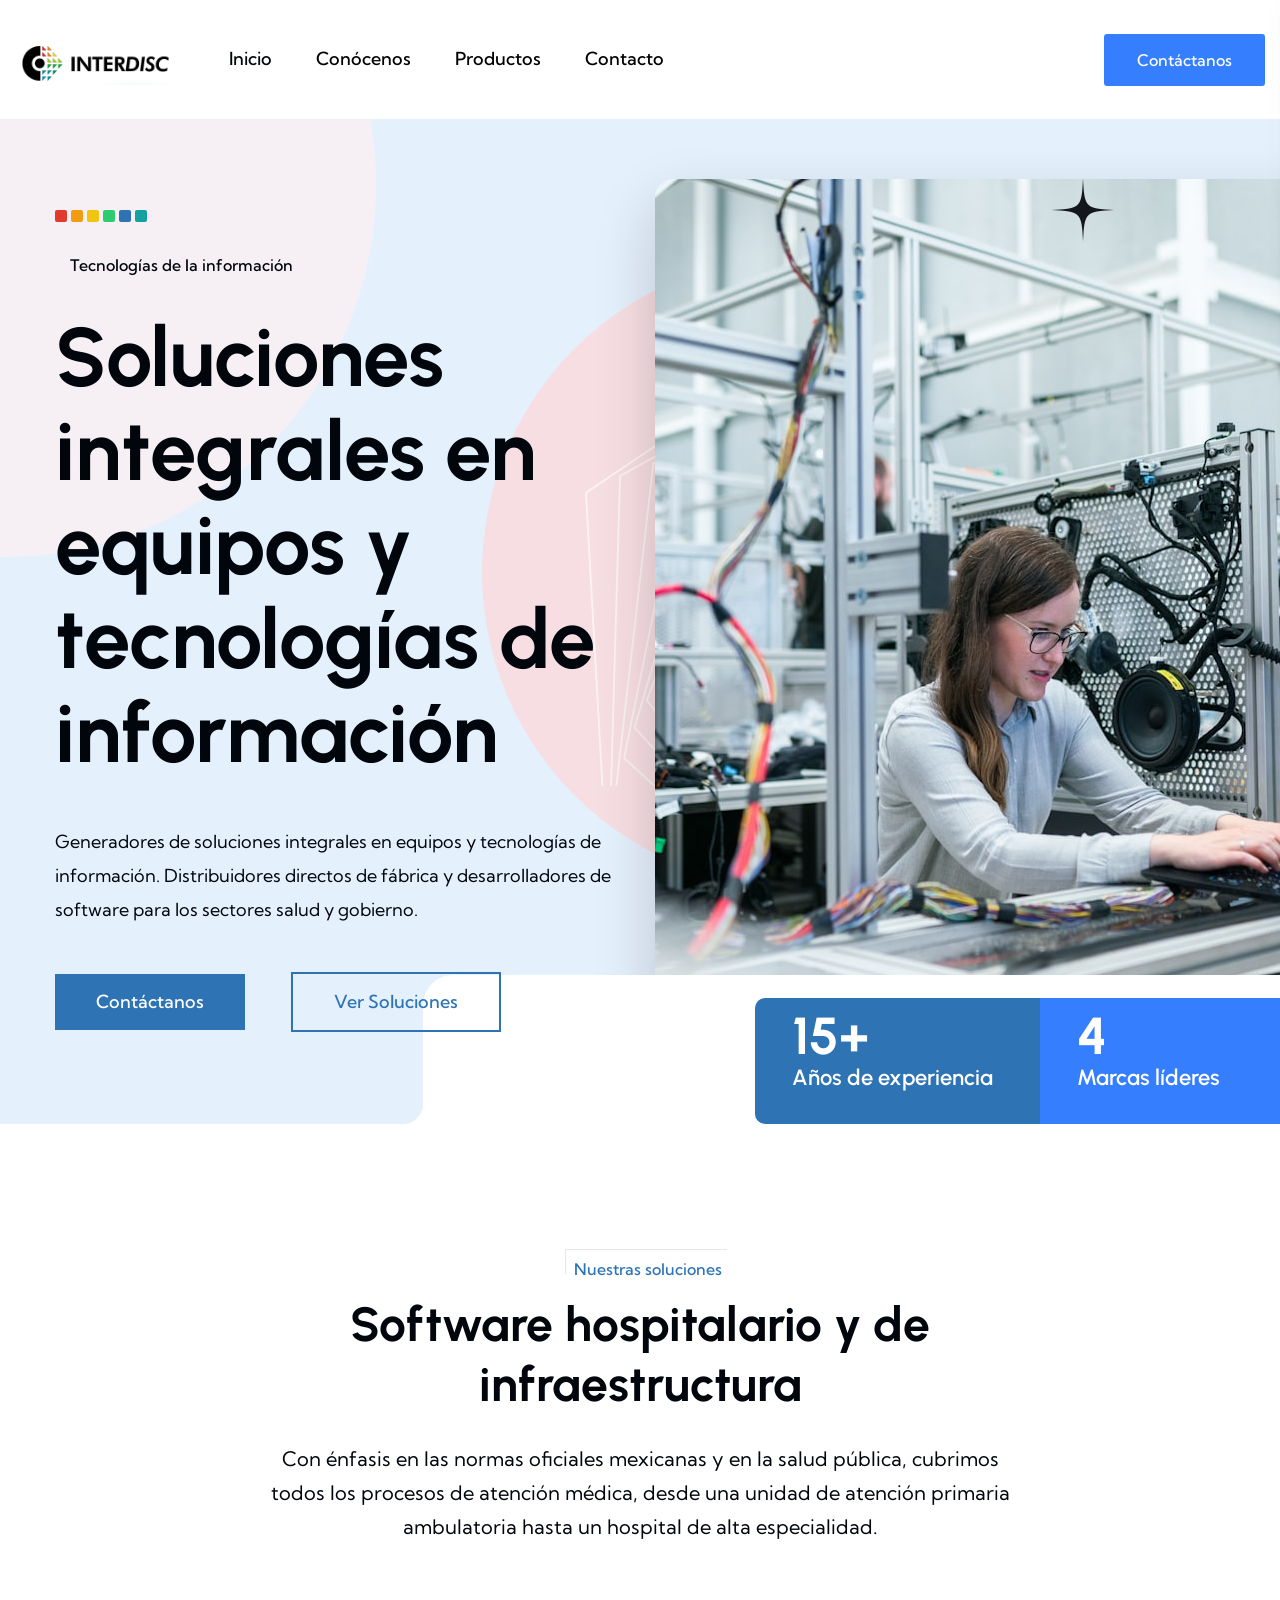
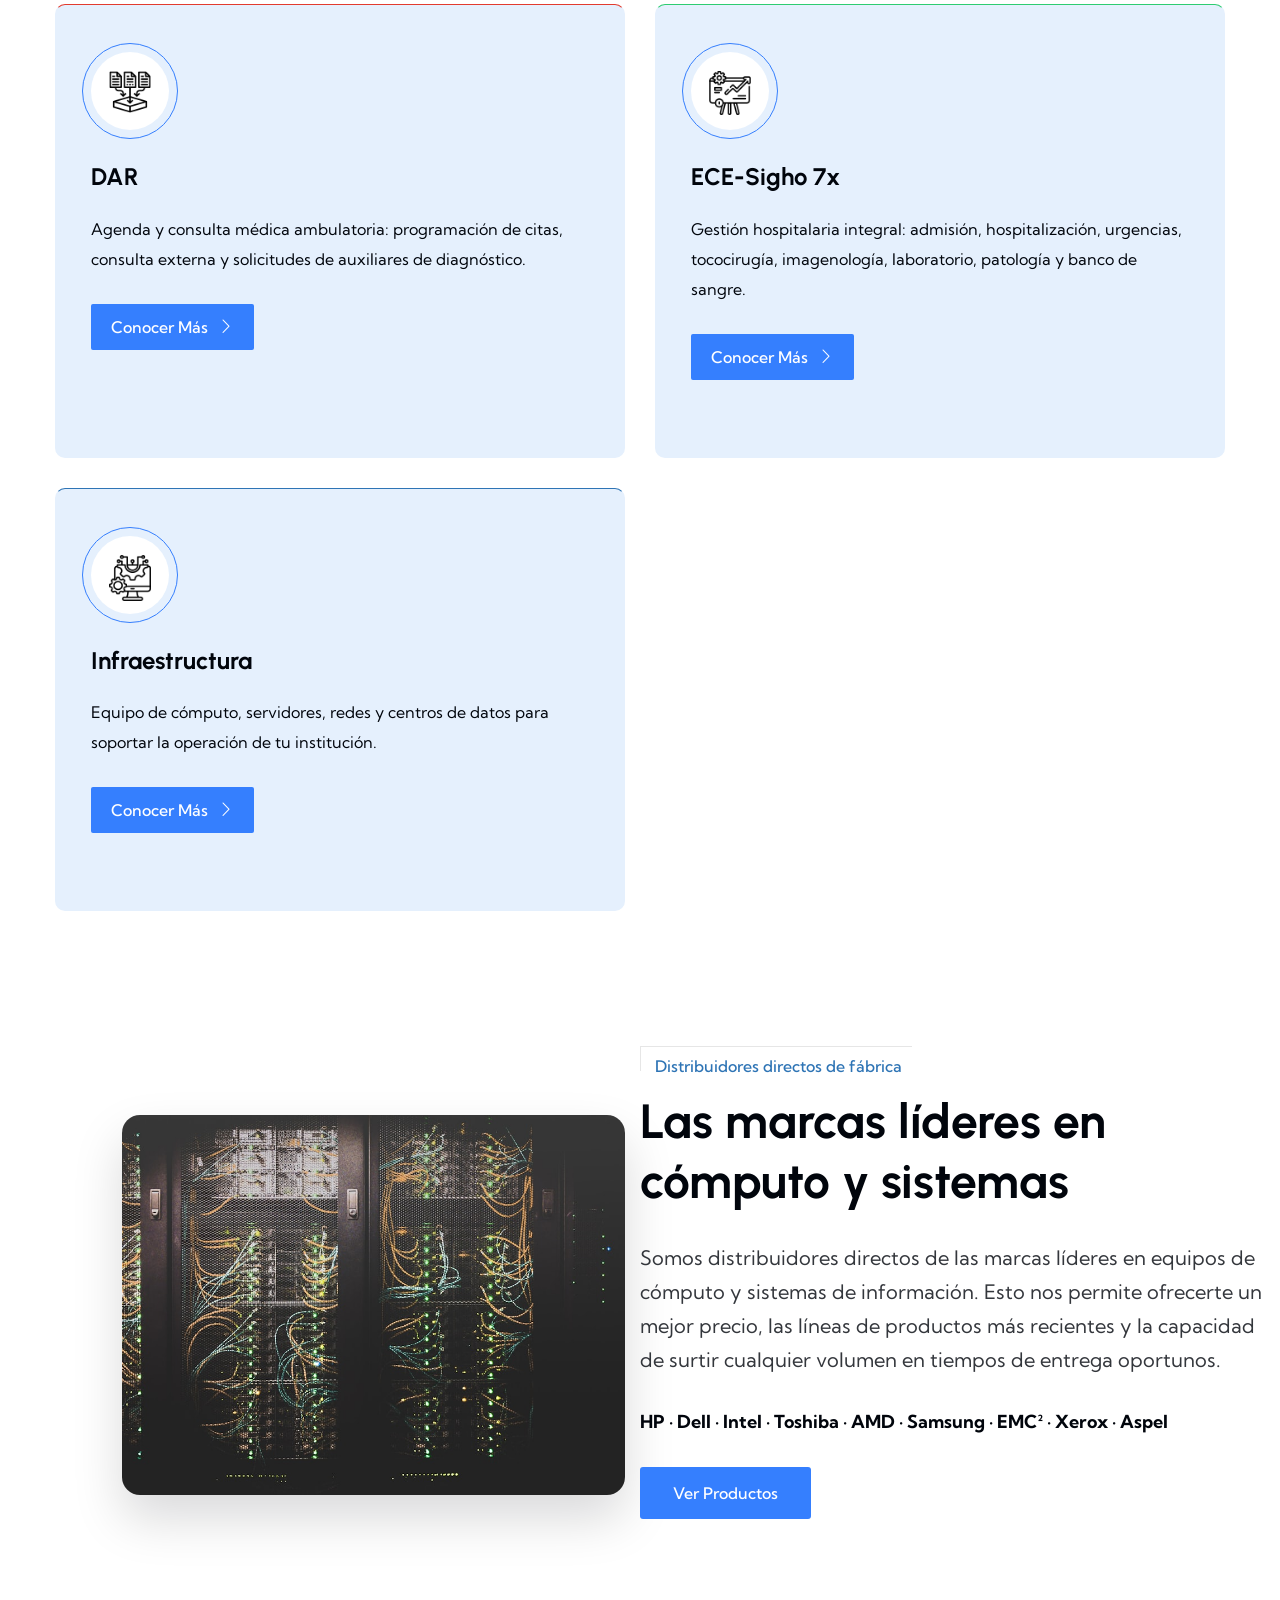
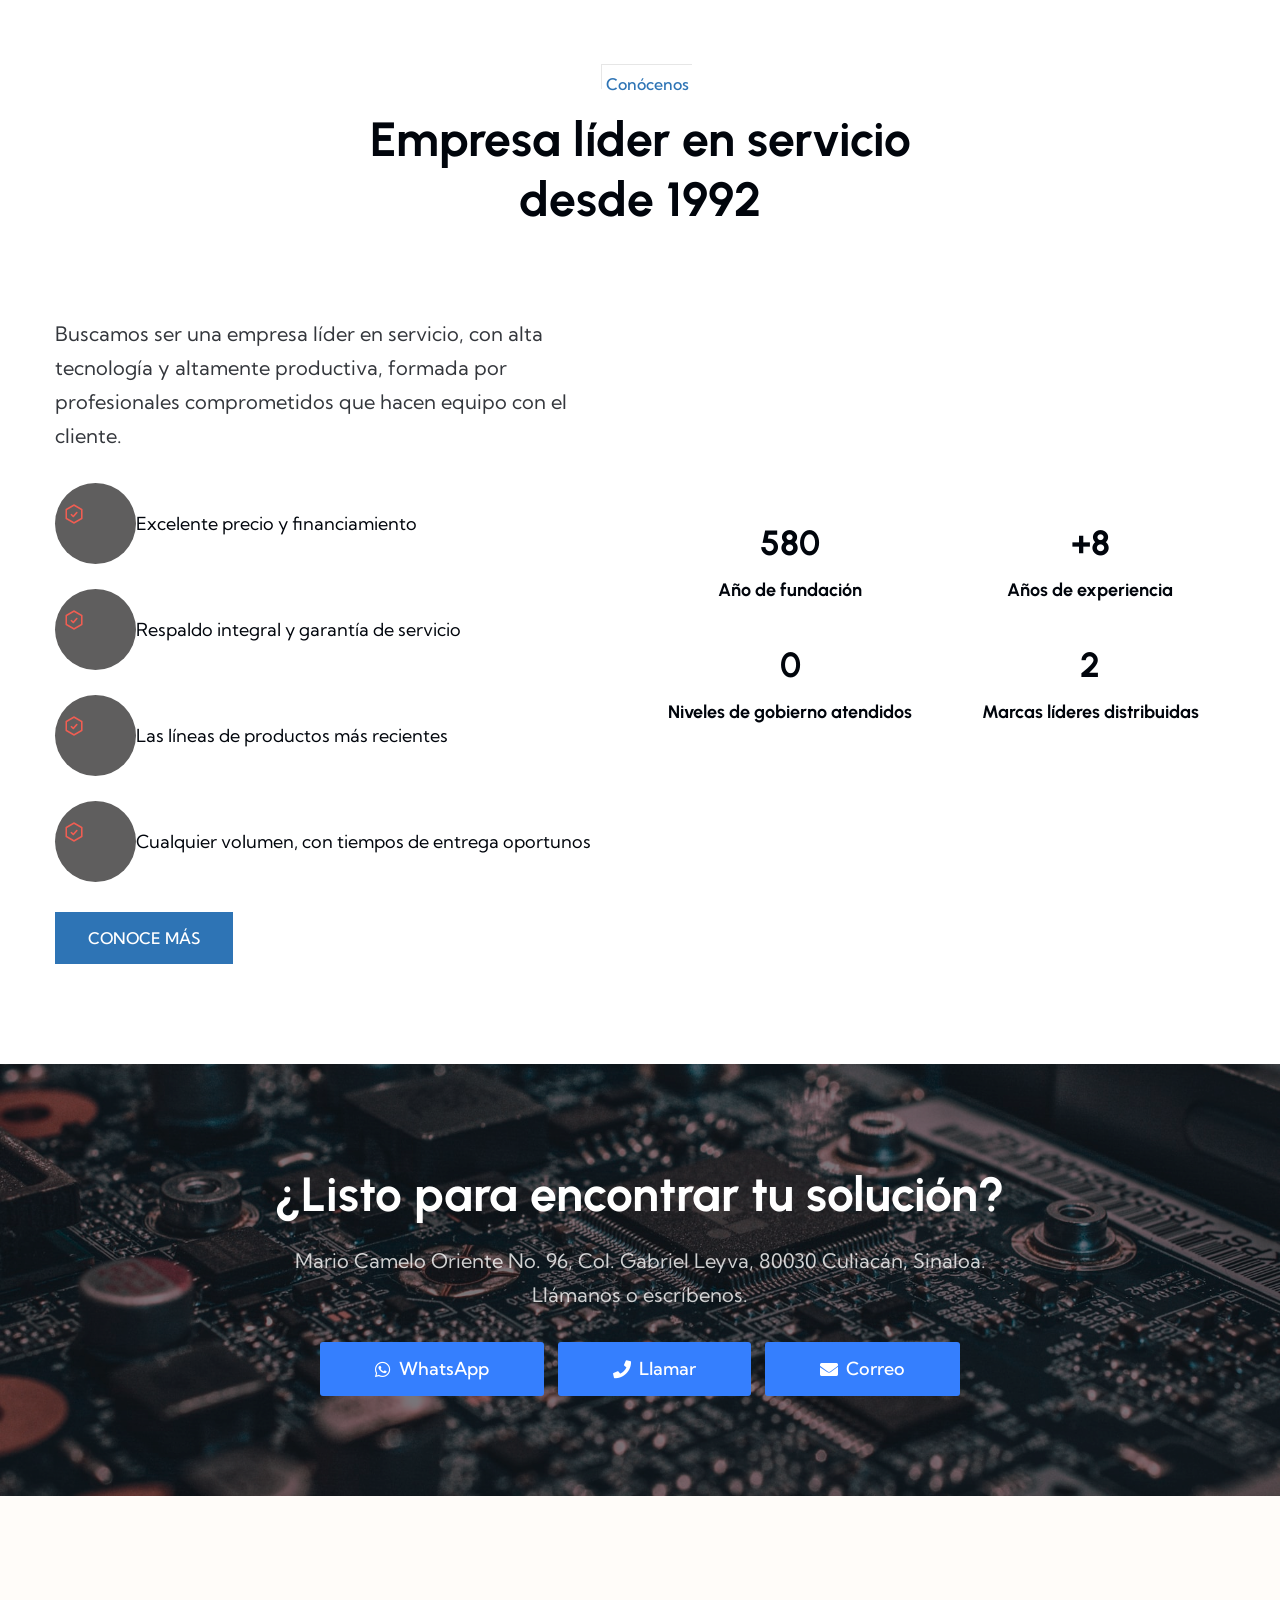
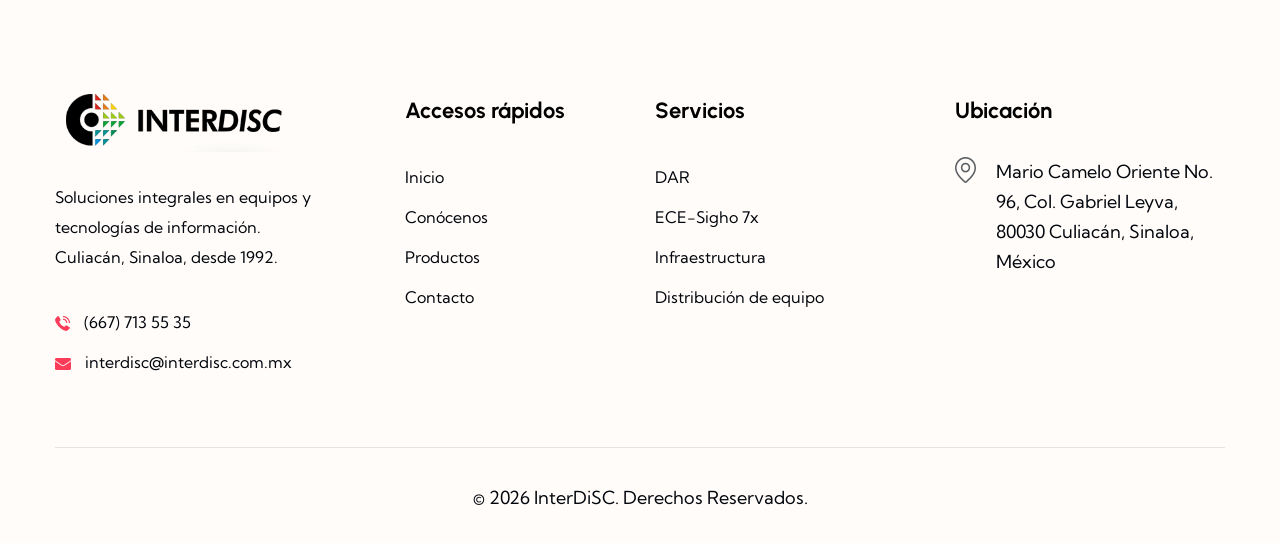
==== index.html @ 80133b86 "first commit" ====
<!DOCTYPE html>
<html class="no-js" lang="es-MX">

<head>
	<meta charset="utf-8">
	<meta http-equiv="x-ua-compatible" content="ie=edge">
	<meta name="keywords"
		content="interdisc, soluciones integrales, equipos de computo, software hospitalario, distribuidores, culiacan, sinaloa">
	<meta name="description"
		content="Distribuidores directos de fábrica y desarrolladores de software hospitalario para los sectores salud y gobierno. Culiacán, Sinaloa, desde 1992.">
	<title>InterDiSC — Soluciones integrales en equipos y tecnologías de información</title>
	<meta property="og:site_name" content="InterDiSC">
	<meta property="og:url" content="">
	<meta property="og:type" content="website">
	<meta property="og:title" content="InterDiSC — Soluciones integrales en equipos y tecnologías de información">
	<!-- For IE -->
	<meta http-equiv="X-UA-Compatible" content="IE=edge">
	<!-- For Responsive Device -->
	<meta name="viewport" content="width=device-width, initial-scale=1.0">
	<!-- For Window Tab Color -->
	<meta name="theme-color" content="#2e74b5">
	<meta name="msapplication-navbutton-color" content="#00040B">
	<meta name="apple-mobile-web-app-status-bar-style" content="#00040B">

	<link rel="shortcut icon" type="image/x-icon" href="assets/img/favicon.ico">

	<!-- CSS here -->
	<link rel="stylesheet" href="assets/css/bootstrap.min.css">
	<link rel="stylesheet" href="assets/fonts/bootstrap-icons/font-css.css">
	<link rel="stylesheet" href="assets/css/animate.min.css">
	<link rel="stylesheet" href="assets/css/swiper-bundle.min.css">
	<link rel="stylesheet" href="assets/css/slick.css">
	<link rel="stylesheet" href="assets/css/all.min.css">
	<link rel="stylesheet" href="assets/css/nice-select.css">
	<link rel="stylesheet" href="assets/css/magnific-popup.css">
	<link rel="stylesheet" href="assets/css/metisMenu.css">
	<link rel="stylesheet" href="assets/css/aos.css">
	<link rel="stylesheet" href="assets/css/spacing.css">
	<link rel="stylesheet" href="assets/css/main.css">
	<link rel="stylesheet" href="assets/css/interdisc.css">
</head>

<body>
	<!-- main-page-wrapper start -->
	<div class="main-page-wrapper">
		<!--[if lte IE 9]> <p class="browserupgrade"> Estás usando un navegador <strong>desactualizado</strong>. Por favor <a href="https://browsehappy.com/">actualiza tu navegador</a> para mejorar tu experiencia y seguridad. </p> <![endif]-->

		<!-- preloader -->
		<div id="preloader">
			<div class="preloader">
				<span></span>
				<span></span>
			</div>
		</div>
		<!-- preloader end  -->

		<!-- offcanvas start  -->
		<div class="offcanvas offcanvas-top theme-bg" tabindex="-1" id="offcanvasTop">
			<div class="offcanvas-header">
				<a data-bs-dismiss="offcanvas" aria-label="Cerrar">
					<i class="fas fa-times search-close" id="search-close"></i>
				</a>
			</div>
			<div class="offcanvas-body">
				<!-- Fullscreen search -->
				<div class="search-wrap">
					<form method="get">
						<input type="search" class="main-search-input" placeholder="Buscar...">
					</form>
				</div>
				<!-- end fullscreen search -->
			</div>
		</div>
		<!-- offcanvas end  -->

		<!-- slide-bar start -->
		<aside class="slide-bar">
			<div class="close-mobile-menu">
				<a href="javascript:void(0);">
					<i class="fas fa-times"></i>
				</a>
			</div>
			<!-- offset-sidebar start -->
			<div class="offset-sidebar">
				<div class="offset-widget offset-logo mb-30">
					<a href="index.html">
						<img src="assets/img/logo/interdisc-logo.png" alt="InterDiSC">
					</a>
				</div>
				<div class="mobile-menu"></div>
				<div class="offset-widget mb-40">
					<div class="info-widget">
						<h4 class="offset-title mb-20">InterDiSC</h4>
						<p class="mb-30">
							Soluciones integrales en equipos y tecnologías de información. Distribuidores directos de fábrica desde 1992.
						</p>
					</div>
				</div>
				<div class="offset-widget mb-30 pr-10">
					<div class="info-widget info-widget2">
						<h4 class="offset-title mb-20">Contacto</h4>
						<p>
							<i class="fal fa-address-book"></i>
							Mario Camelo Oriente No. 96, Col. Gabriel Leyva, 80030 Culiacán, Sinaloa, México</p>
						<p>
							<i class="fal fa-phone"></i>
							<a href="tel:+526677135535">(667) 713 55 35</a>
						</p>
						<p>
							<i class="fal fa-envelope-open"></i>
							<a href="mailto:interdisc@interdisc.com.mx">interdisc@interdisc.com.mx</a>
						</p>
					</div>
				</div>
			</div>
			<!-- offset-sidebar end -->
		</aside>
		<div class="body-overlay"></div>
		<!-- slide-bar end -->

		<!-- theme main menu start-->
		<header class="theme-main-menu theme-menu-one pt-10 pb-10 position-relative">
			<div class="main-header-area">
				<div class="container-fluid">
					<div class="row align-items-center">
						<div class="col-xxl-2 col-xl-2 d-none d-xl-inline-block">
							<div class="logo-area">
								<a class="front" href="index.html"><img src="assets/img/logo/interdisc-logo.png"
										alt="InterDiSC" style="max-height:54px"></a>
							</div>
						</div>
						<div class="col-xxl-5 col-xl-6 col-6 d-flex align-items-center">
							<div class="logo-area d-xl-none d-md-inline-block">
								<a class="front" href="index.html"><img src="assets/img/logo/interdisc-logo.png"
										alt="InterDiSC" style="max-height:48px"></a>
							</div>
							<div class="main-menu d-none d-xl-block">
								<nav id="mobile-menu">
									<ul class="menu-list ps-0">
										<li class="active">
											<a href="index.html">Inicio</a>
										</li>
										<li>
											<a href="conocenos.html">Conócenos</a>
										</li>
										<li>
											<a href="productos.html">Productos</a>
										</li>
										<li>
											<a href="contacto.html">Contacto</a>
										</li>
									</ul>
								</nav>
							</div>
						</div>
						<div class="col-xxl-5 col-xl-4 col-6 d-flex align-items-center justify-content-end">
							<div class="right-nav d-flex align-items-center justify-content-end">
								<div class="d-none d-xxl-inline-block">
									<div class="contact__info d-flex align-items-center">
										<div class="icon">
											<img src="assets/img/icon/header__icon__01.svg" alt="" class="">
										</div>
										<div class="info">
											<p>Llámanos</p>
											<a href="tel:+526677135535"><span>(667) 713 55 35</span></a>
										</div>
									</div>
								</div>
								<div class="quote__btn d-none d-xl-inline-block">
									<a href="contacto.html" class="ht_btn">
										<span>Contáctanos</span>
									</a>
								</div>
								<div class="hamburger-menu d-xl-none">
									<a class="round-menu" href="javascript:void(0);">
										<i class="far fa-bars"></i>
									</a>
								</div>
							</div>
						</div>
					</div>
				</div>
			</div>
			<!-- /.theme-main-menu -->
		</header>
		<!-- theme main menu end-->

		<main>
			<!-- Hero / theme__main__banner start -->
			<section class="theme__main__banner position-relative">
				<div class="swiper hero__slider__one" data-aos="fade-up">
					<div class="swiper-wrapper">
						<div class="swiper-slide">
							<div class="main__banner__bg">
								<div class="container-fluid position-relative">
									<div class="container">
										<div class="row align-items-center pt-60 pb-25">
											<div class="col-xl-6 pb-lg-40">
												<div class="theme__content text-xl-start text-lg-center">
													<div class="id-mosaic mb-10">
														<span></span><span></span><span></span><span></span><span></span><span></span>
													</div>
													<h5 class="section__sub__title mb-20">Tecnologías de la información</h5>
													<h1 class="banner__main__title mb-45">Soluciones integrales en equipos y tecnologías de información</h1>
													<div class="row">
														<div class="col-xxl-12">
															<p class="banner__description mb-45">Generadores de soluciones integrales en equipos y tecnologías de información. Distribuidores directos de fábrica y desarrolladores de software para los sectores salud y gobierno.</p>
														</div>
													</div>
													<div class="banner__button d-lg-flex align-items-center mb-45">
														<a href="contacto.html" class="ht_btn mb-md-30">
															<span>Contáctanos</span>
														</a>
														<a href="#soluciones" class="ht_btn ms-lg-3 ht_btn-outline">
															<span>Ver soluciones</span>
														</a>
													</div>
												</div>
											</div>
											<div class="col-xl-6">
												<div class="hero__img position-relative">
													<img src="assets/img/interdisc/hero.jpg" alt="Profesional de TI de InterDiSC">
													<div class="shapes developer__list d-lg-flex align-items-center">
														<div class="employer__list">
															<h4><span class="counter">30</span>+</h4>
															<h5>Años de experiencia</h5>
														</div>
														<div class="worker__list">
															<h4><span class="counter">9</span></h4>
															<h5>Marcas líderes</h5>
														</div>
													</div>
												</div>
											</div>
										</div>
									</div>
									<!-- badge decorativo del template (texto en inglés) eliminado -->
									<img src="assets/img/shape/home__02.svg" alt="" class="shapes shape__02">
									<img src="assets/img/shape/home__03.svg" alt="" class="shapes shape__03">
										<img src="assets/img/hero/hero__one__bg__02.png" alt="" class="shapes shape__05">
									<!-- placeholder decorativo eliminado -->
								</div>
							</div>
						</div>
					</div>
				</div>
			</section>
			<!-- Hero / theme__main__banner end -->

			<!-- Soluciones / offer__section start -->
			<section id="soluciones" class="offer__section pb-100 pb-lg-40 pt-120 pt-lg-40">
				<div class="offer__bg__wrapper" data-aos="fade-up">
					<div class="container">
						<div class="section__title mb-60">
							<div class="text-start text-lg-center">
								<h5 class="section__sub__title">Nuestras soluciones</h5>
								<div class="row">
									<div class="col-xl-7 col-lg-8 m-auto">
										<h2 class="section__title__main">Software hospitalario y de infraestructura</h2>
									</div>
								</div>
								<div class="row mt-20">
									<div class="col-xl-8 col-lg-10 m-auto">
										<p class="section__description">Con énfasis en las normas oficiales mexicanas y en la salud pública, cubrimos todos los procesos de atención médica, desde una unidad de atención primaria ambulatoria hasta un hospital de alta especialidad.</p>
									</div>
								</div>
							</div>
						</div>
						<div class="row align-items-stretch">
							<div class="col-xxl-4 col-xl-6 col-lg-6 mb-30">
								<div class="single__offer__box id-solution id-c1 h-100">
									<div class="icon mb-30">
										<img class="icon-front" src="assets/img/icon/offer__icon__01.svg" alt="icono">
									</div>
									<div class="offer__name">
										<h4 class="offer__title mb-20">DAR</h4>
										<p class="mb-30">Agenda y consulta médica ambulatoria: programación de citas, consulta externa y solicitudes de auxiliares de diagnóstico.</p>
										<a href="contacto.html" class="ht_btn">
											<span>Conocer más</span><i class="bi bi-chevron-right"></i>
										</a>
									</div>
								</div>
							</div>
							<div class="col-xxl-4 col-xl-6 col-lg-6 mb-30">
								<div class="single__offer__box id-solution id-c2 h-100">
									<div class="icon mb-30">
										<img class="icon-front" src="assets/img/icon/offer__icon__02.svg" alt="icono">
									</div>
									<div class="offer__name">
										<h4 class="offer__title mb-20">ECE-Sigho 7x</h4>
										<p class="mb-30">Gestión hospitalaria integral: admisión, hospitalización, urgencias, tococirugía, imagenología, laboratorio, patología y banco de sangre.</p>
										<a href="contacto.html" class="ht_btn">
											<span>Conocer más</span><i class="bi bi-chevron-right"></i>
										</a>
									</div>
								</div>
							</div>
							<div class="col-xxl-4 col-xl-6 col-lg-6 mb-30">
								<div class="single__offer__box id-solution id-c3 h-100">
									<div class="icon mb-30">
										<img class="icon-front" src="assets/img/icon/offer__icon__03.svg" alt="icono">
									</div>
									<div class="offer__name">
										<h4 class="offer__title mb-20">Infraestructura</h4>
										<p class="mb-30">Equipo de cómputo, servidores, redes y centros de datos para soportar la operación de tu institución.</p>
										<a href="contacto.html" class="ht_btn">
											<span>Conocer más</span><i class="bi bi-chevron-right"></i>
										</a>
									</div>
								</div>
							</div>
						</div>
					</div>
				</div>
				<img src="assets/img/bg/offer_bg__01.png" alt="" class="shapes offer_bg__01">
				<img src="assets/img/bg/offer_bg__02.png" alt="" class="shapes offer_bg__02">
			</section>
			<!-- Soluciones / offer__section end -->

			<!-- Distribuidores / choose__section start-->
			<section class="choose__section position-relative pb-60 pb-lg-40">
				<div class="container-fluid">
					<div class="row d-flex align-items-center" data-aos="fade-up">
						<div class="offset-xl-1 col-xl-5">
							<div class="choose__img__wrapper position-relative mb-30">
								<img class="choose__main__1" src="assets/img/interdisc/distribuidores.jpg" alt="Equipos y sistemas que distribuye InterDiSC">
								<!-- -->
								<!-- -->
								<!-- -->
								<!-- -->
							</div>
						</div>
						<div class="col-xl-6 ps-xl-0">
							<div class="container">
								<div class="row">
									<div class="col-xxl-8">
										<div class="choose__content__wrapper mb-80">
											<div class="section__title">
												<div class="text-start">
													<h5 class="section__sub__title">Distribuidores directos de fábrica</h5>
													<h2 class="section__title__main mb-30">Las marcas líderes en cómputo y sistemas</h2>
													<p class="section__description mb-30 opacity-8">Somos distribuidores directos de las marcas líderes en equipos de cómputo y sistemas de información. Esto nos permite ofrecerte un mejor precio, las líneas de productos más recientes y la capacidad de surtir cualquier volumen en tiempos de entrega oportunos.</p>
												</div>
											</div>
											<p class="mb-30"><strong>HP · Dell · Intel · Toshiba · AMD · Samsung · EMC² · Xerox · Aspel</strong></p>
											<div class="text-start">
												<div class="choose__btn position-relative">
													<a href="productos.html" class="ht_btn">
														<span>Ver productos</span>
													</a>
												</div>
											</div>
										</div>
									</div>
								</div>
							</div>
						</div>
					</div>
				</div>
				<!-- shape placeholder eliminado -->
			</section>
			<!-- Distribuidores / choose__section end -->

			<!-- Conócenos + contadores / about__section start -->
			<section class="project__section position-relative pb-100 pb-lg-40 id-about">
				<div class="container" data-aos="fade-up">
					<div class="section__title mb-60">
						<div class="text-start text-lg-center">
							<h5 class="section__sub__title">Conócenos</h5>
							<div class="row">
								<div class="col-xl-7 col-lg-8 m-auto">
									<h2 class="section__title__main">Empresa líder en servicio desde 1992</h2>
								</div>
							</div>
						</div>
					</div>
					<div class="row align-items-center pt-20">
						<div class="col-xl-6 pb-lg-40">
							<div class="section__title mb-30">
								<div class="text-start">
									<p class="section__description mb-30 opacity-8">Buscamos ser una empresa líder en servicio, con alta tecnología y altamente productiva, formada por profesionales comprometidos que hacen equipo con el cliente.</p>
								</div>
							</div>
							<ul class="mb-30">
								<li>
									<div class="choose__type mb-25 d-flex align-items-center">
										<div class="icon">
											<img src="assets/img/icon/choose__icon__01.svg" alt="icono">
										</div>
										<div class="choose__type__text">
											<p>Excelente precio y financiamiento</p>
										</div>
									</div>
								</li>
								<li>
									<div class="choose__type mb-25 d-flex align-items-center">
										<div class="icon">
											<img src="assets/img/icon/choose__icon__01.svg" alt="icono">
										</div>
										<div class="choose__type__text">
											<p>Respaldo integral y garantía de servicio</p>
										</div>
									</div>
								</li>
								<li>
									<div class="choose__type mb-25 d-flex align-items-center">
										<div class="icon">
											<img src="assets/img/icon/choose__icon__01.svg" alt="icono">
										</div>
										<div class="choose__type__text">
											<p>Las líneas de productos más recientes</p>
										</div>
									</div>
								</li>
								<li>
									<div class="choose__type mb-25 d-flex align-items-center">
										<div class="icon">
											<img src="assets/img/icon/choose__icon__01.svg" alt="icono">
										</div>
										<div class="choose__type__text">
											<p>Cualquier volumen, con tiempos de entrega oportunos</p>
										</div>
									</div>
								</li>
							</ul>
							<a href="conocenos.html" class="ht_btn">
								<span>Conoce más</span>
							</a>
						</div>
						<div class="col-xl-6">
							<div class="row">
								<div class="col-6 mb-30">
									<div class="single__offer__box text-center">
										<h2 class="mb-10"><span class="counter">1992</span></h2>
										<h5>Año de fundación</h5>
									</div>
								</div>
								<div class="col-6 mb-30">
									<div class="single__offer__box text-center">
										<h2 class="mb-10">+<span class="counter">30</span></h2>
										<h5>Años de experiencia</h5>
									</div>
								</div>
								<div class="col-6 mb-30">
									<div class="single__offer__box text-center">
										<h2 class="mb-10"><span class="counter">3</span></h2>
										<h5>Niveles de gobierno atendidos</h5>
									</div>
								</div>
								<div class="col-6 mb-30">
									<div class="single__offer__box text-center">
										<h2 class="mb-10"><span class="counter">9</span></h2>
										<h5>Marcas líderes distribuidas</h5>
									</div>
								</div>
							</div>
						</div>
					</div>
				</div>
			</section>
			<!-- Conócenos + contadores / about__section end -->

			<!-- CTA contacto / feature__section start-->
			<section class="feature__section position-relative">
				<div class="container" data-aos="fade-up">
					<div class="feature__rapper">
						<div class="text-start text-lg-center pt-100 pt-lg-30 pb-100 pb-lg-30">
							<div class="row">
								<div class="col-xl-8 col-lg-9 m-auto">
									<h2 class="section__title__main mb-20">¿Listo para encontrar tu solución?</h2>
									<p class="section__description mb-30 opacity-8">Mario Camelo Oriente No. 96, Col. Gabriel Leyva, 80030 Culiacán, Sinaloa. Llámanos o escríbenos.</p>
									<div class="id-contact-btns justify-content-center">
										<a href="https://wa.me/526677514421" class="ht_btn id-btn-whatsapp" target="_blank" rel="noopener">
											<i class="fab fa-whatsapp"></i> <span>WhatsApp</span>
										</a>
										<a href="tel:+526677135535" class="ht_btn">
											<i class="fas fa-phone"></i> <span>Llamar</span>
										</a>
										<a href="mailto:interdisc@interdisc.com.mx" class="ht_btn">
											<i class="fas fa-envelope"></i> <span>Correo</span>
										</a>
									</div>
								</div>
							</div>
						</div>
					</div>
				</div>
				<img src="assets/img/interdisc/cta.jpg" alt="" class="shapes feature__01">
			</section>
			<!-- CTA contacto / feature__section end -->

		</main>

		<!--footer-area start-->
		<footer class="footer-area">
			<div class="footer__bg__one">
				<div class="footer__wrapper__one position-relative pt-180 pt-lg-120">
					<img src="assets/img/shape/footer__01.png" alt="" class="shapes footer__01">
					<img src="assets/img/shape/footer__02.png" alt="" class="shapes footer__02">
					<img src="assets/img/footer/footer__one__bg__01.png" alt="" class="shapes footer__one__bg__01">
					<div class="container" data-aos="fade-up">
						<div class="row pb-35">
							<div class="col-xxl-3 col-xl-3 col-lg-3 col-md-6">
								<div class="footer__widget footer__widget__one mb-30">
									<a href="index.html" class="footer-logo d-inline-block mb-30">
										<img src="assets/img/logo/interdisc-logo.png" alt="InterDiSC">
									</a>
									<p class="mb-30">Soluciones integrales en equipos y tecnologías de información. Culiacán, Sinaloa, desde 1992.</p>
									<ul>
										<li>
											<a href="tel:+526677135535">
												<img src="assets/img/icon/call__icon.png" alt="" class="">
												<span>(667) 713 55 35</span>
											</a>
										</li>
										<li>
											<a href="mailto:interdisc@interdisc.com.mx">
												<img src="assets/img/icon/email__icon.png" alt="" class="">
												<span>interdisc@interdisc.com.mx</span>
											</a>
										</li>
									</ul>
								</div>
							</div>
							<div class="col-xxl-2 col-xl-2 col-lg-2 col-md-6 ms-auto">
								<div class="footer__widget mt-20">
									<h4 class="widget__title mb-30">Accesos rápidos</h4>
									<ul>
										<li>
											<a href="index.html">Inicio</a>
										</li>
										<li>
											<a href="conocenos.html">Conócenos</a>
										</li>
										<li>
											<a href="productos.html">Productos</a>
										</li>
										<li>
											<a href="contacto.html">Contacto</a>
										</li>
									</ul>
								</div>
							</div>
							<div class="col-xxl-3 col-xl-3 col-lg-3 col-md-6 ms-auto">
								<div class="footer__widget mt-20">
									<h4 class="widget__title mb-30">Servicios</h4>
									<ul>
										<li>
											<a href="index.html#soluciones">DAR</a>
										</li>
										<li>
											<a href="index.html#soluciones">ECE-Sigho 7x</a>
										</li>
										<li>
											<a href="index.html#soluciones">Infraestructura</a>
										</li>
										<li>
											<a href="productos.html">Distribución de equipo</a>
										</li>
									</ul>
								</div>
							</div>
							<div class="col-xxl-3 col-xl-3 col-lg-3 col-md-6">
								<div class="footer__widget footer__contact mb-30 mt-20">
									<h4 class="widget__title mb-30">Ubicación</h4>
									<div class="location">
										<img src="assets/img/icon/location__01.png" alt="" class="">
										<p>Mario Camelo Oriente No. 96, Col. Gabriel Leyva, 80030 Culiacán, Sinaloa, México</p>
									</div>
								</div>
							</div>
						</div>
						<div class="devider__line"></div>
						<div class="copyright__area pt-35">
							<div class="row">
								<div class="col-xl-12 text-center">
									<div class="copyright__text pb-30">
										<p>© 2026 InterDiSC. Derechos Reservados.</p>
									</div>
								</div>
							</div>
						</div>
					</div>
				</div>
			</div>
		</footer>
		<!--footer-area end-->

	</div>
	<!-- main-page-wrapper end -->

	<!-- JS here -->
	<script src="assets/js/vendor/jquery-2.2.4.min.js"></script>
	<script src="assets/js/vendor/popper.min.js"></script>
	<script src="assets/js/vendor/bootstrap.min.js"></script>
	<script src="assets/js/jquery.meanmenu.js"></script>
	<script src="assets/js/swiper-bundle.min.js"></script>
	<script src="assets/js/slick.min.js"></script>
	<script src="assets/js/jquery.easypiechart.min.js"></script>
	<script src="assets/js/jquery.counterup.min.js"></script>
	<script src="assets/js/jquery.magnific-popup.min.js"></script>
	<script src="assets/js/metisMenu.min.js"></script>
	<script src="assets/js/wow.min.js"></script>
	<script src="assets/js/jquery.waypoints.min.js"></script>
	<script src="assets/js/aos.js"></script>
	<script src="assets/js/jquery.nice-select.min.js"></script>
	<script src="assets/js/jquery-ui.js"></script>
	<script src="assets/js/jquery.scrollUp.min.js"></script>
	<script src="assets/js/plugins.js"></script>

	<!--Custom JS here -->
	<script src="assets/js/main.js"></script>

</body>

</html>
---- assets/fonts/bootstrap-icons/font-css.css ----
@font-face {
  font-family: "bootstrap-icons";
  src: url("fonts/bootstrap-icons.woff2") format("woff2"),
url("fonts/bootstrap-icons.woff") format("woff");
}

[class^="bi-"]::before,
[class*=" bi-"]::before {
  display: inline-block;
  font-family: bootstrap-icons !important;
  font-style: normal;
  font-weight: normal !important;
  font-variant: normal;
  text-transform: none;
  line-height: 1;
  vertical-align: -.125em;
  -webkit-font-smoothing: antialiased;
  -moz-osx-font-smoothing: grayscale;
}

.bi-alarm-fill::before { content: "\f101"; }
.bi-alarm::before { content: "\f102"; }
.bi-align-bottom::before { content: "\f103"; }
.bi-align-center::before { content: "\f104"; }
.bi-align-end::before { content: "\f105"; }
.bi-align-middle::before { content: "\f106"; }
.bi-align-start::before { content: "\f107"; }
.bi-align-top::before { content: "\f108"; }
.bi-alt::before { content: "\f109"; }
.bi-app-indicator::before { content: "\f10a"; }
.bi-app::before { content: "\f10b"; }
.bi-archive-fill::before { content: "\f10c"; }
.bi-archive::before { content: "\f10d"; }
.bi-arrow-90deg-down::before { content: "\f10e"; }
.bi-arrow-90deg-left::before { content: "\f10f"; }
.bi-arrow-90deg-right::before { content: "\f110"; }
.bi-arrow-90deg-up::before { content: "\f111"; }
.bi-arrow-bar-down::before { content: "\f112"; }
.bi-arrow-bar-left::before { content: "\f113"; }
.bi-arrow-bar-right::before { content: "\f114"; }
.bi-arrow-bar-up::before { content: "\f115"; }
.bi-arrow-clockwise::before { content: "\f116"; }
.bi-arrow-counterclockwise::before { content: "\f117"; }
.bi-arrow-down-circle-fill::before { content: "\f118"; }
.bi-arrow-down-circle::before { content: "\f119"; }
.bi-arrow-down-left-circle-fill::before { content: "\f11a"; }
.bi-arrow-down-left-circle::before { content: "\f11b"; }
.bi-arrow-down-left-square-fill::before { content: "\f11c"; }
.bi-arrow-down-left-square::before { content: "\f11d"; }
.bi-arrow-down-left::before { content: "\f11e"; }
.bi-arrow-down-right-circle-fill::before { content: "\f11f"; }
.bi-arrow-down-right-circle::before { content: "\f120"; }
.bi-arrow-down-right-square-fill::before { content: "\f121"; }
.bi-arrow-down-right-square::before { content: "\f122"; }
.bi-arrow-down-right::before { content: "\f123"; }
.bi-arrow-down-short::before { content: "\f124"; }
.bi-arrow-down-square-fill::before { content: "\f125"; }
.bi-arrow-down-square::before { content: "\f126"; }
.bi-arrow-down-up::before { content: "\f127"; }
.bi-arrow-down::before { content: "\f128"; }
.bi-arrow-left-circle-fill::before { content: "\f129"; }
.bi-arrow-left-circle::before { content: "\f12a"; }
.bi-arrow-left-right::before { content: "\f12b"; }
.bi-arrow-left-short::before { content: "\f12c"; }
.bi-arrow-left-square-fill::before { content: "\f12d"; }
.bi-arrow-left-square::before { content: "\f12e"; }
.bi-arrow-left::before { content: "\f12f"; }
.bi-arrow-repeat::before { content: "\f130"; }
.bi-arrow-return-left::before { content: "\f131"; }
.bi-arrow-return-right::before { content: "\f132"; }
.bi-arrow-right-circle-fill::before { content: "\f133"; }
.bi-arrow-right-circle::before { content: "\f134"; }
.bi-arrow-right-short::before { content: "\f135"; }
.bi-arrow-right-square-fill::before { content: "\f136"; }
.bi-arrow-right-square::before { content: "\f137"; }
.bi-arrow-right::before { content: "\f138"; }
.bi-arrow-up-circle-fill::before { content: "\f139"; }
.bi-arrow-up-circle::before { content: "\f13a"; }
.bi-arrow-up-left-circle-fill::before { content: "\f13b"; }
.bi-arrow-up-left-circle::before { content: "\f13c"; }
.bi-arrow-up-left-square-fill::before { content: "\f13d"; }
.bi-arrow-up-left-square::before { content: "\f13e"; }
.bi-arrow-up-left::before { content: "\f13f"; }
.bi-arrow-up-right-circle-fill::before { content: "\f140"; }
.bi-arrow-up-right-circle::before { content: "\f141"; }
.bi-arrow-up-right-square-fill::before { content: "\f142"; }
.bi-arrow-up-right-square::before { content: "\f143"; }
.bi-arrow-up-right::before { content: "\f144"; }
.bi-arrow-up-short::before { content: "\f145"; }
.bi-arrow-up-square-fill::before { content: "\f146"; }
.bi-arrow-up-square::before { content: "\f147"; }
.bi-arrow-up::before { content: "\f148"; }
.bi-arrows-angle-contract::before { content: "\f149"; }
.bi-arrows-angle-expand::before { content: "\f14a"; }
.bi-arrows-collapse::before { content: "\f14b"; }
.bi-arrows-expand::before { content: "\f14c"; }
.bi-arrows-fullscreen::before { content: "\f14d"; }
.bi-arrows-move::before { content: "\f14e"; }
.bi-aspect-ratio-fill::before { content: "\f14f"; }
.bi-aspect-ratio::before { content: "\f150"; }
.bi-asterisk::before { content: "\f151"; }
.bi-at::before { content: "\f152"; }
.bi-award-fill::before { content: "\f153"; }
.bi-award::before { content: "\f154"; }
.bi-back::before { content: "\f155"; }
.bi-backspace-fill::before { content: "\f156"; }
.bi-backspace-reverse-fill::before { content: "\f157"; }
.bi-backspace-reverse::before { content: "\f158"; }
.bi-backspace::before { content: "\f159"; }
.bi-badge-3d-fill::before { content: "\f15a"; }
.bi-badge-3d::before { content: "\f15b"; }
.bi-badge-4k-fill::before { content: "\f15c"; }
.bi-badge-4k::before { content: "\f15d"; }
.bi-badge-8k-fill::before { content: "\f15e"; }
.bi-badge-8k::before { content: "\f15f"; }
.bi-badge-ad-fill::before { content: "\f160"; }
.bi-badge-ad::before { content: "\f161"; }
.bi-badge-ar-fill::before { content: "\f162"; }
.bi-badge-ar::before { content: "\f163"; }
.bi-badge-cc-fill::before { content: "\f164"; }
.bi-badge-cc::before { content: "\f165"; }
.bi-badge-hd-fill::before { content: "\f166"; }
.bi-badge-hd::before { content: "\f167"; }
.bi-badge-tm-fill::before { content: "\f168"; }
.bi-badge-tm::before { content: "\f169"; }
.bi-badge-vo-fill::before { content: "\f16a"; }
.bi-badge-vo::before { content: "\f16b"; }
.bi-badge-vr-fill::before { content: "\f16c"; }
.bi-badge-vr::before { content: "\f16d"; }
.bi-badge-wc-fill::before { content: "\f16e"; }
.bi-badge-wc::before { content: "\f16f"; }
.bi-bag-check-fill::before { content: "\f170"; }
.bi-bag-check::before { content: "\f171"; }
.bi-bag-dash-fill::before { content: "\f172"; }
.bi-bag-dash::before { content: "\f173"; }
.bi-bag-fill::before { content: "\f174"; }
.bi-bag-plus-fill::before { content: "\f175"; }
.bi-bag-plus::before { content: "\f176"; }
.bi-bag-x-fill::before { content: "\f177"; }
.bi-bag-x::before { content: "\f178"; }
.bi-bag::before { content: "\f179"; }
.bi-bar-chart-fill::before { content: "\f17a"; }
.bi-bar-chart-line-fill::before { content: "\f17b"; }
.bi-bar-chart-line::before { content: "\f17c"; }
.bi-bar-chart-steps::before { content: "\f17d"; }
.bi-bar-chart::before { content: "\f17e"; }
.bi-basket-fill::before { content: "\f17f"; }
.bi-basket::before { content: "\f180"; }
.bi-basket2-fill::before { content: "\f181"; }
.bi-basket2::before { content: "\f182"; }
.bi-basket3-fill::before { content: "\f183"; }
.bi-basket3::before { content: "\f184"; }
.bi-battery-charging::before { content: "\f185"; }
.bi-battery-full::before { content: "\f186"; }
.bi-battery-half::before { content: "\f187"; }
.bi-battery::before { content: "\f188"; }
.bi-bell-fill::before { content: "\f189"; }
.bi-bell::before { content: "\f18a"; }
.bi-bezier::before { content: "\f18b"; }
.bi-bezier2::before { content: "\f18c"; }
.bi-bicycle::before { content: "\f18d"; }
.bi-binoculars-fill::before { content: "\f18e"; }
.bi-binoculars::before { content: "\f18f"; }
.bi-blockquote-left::before { content: "\f190"; }
.bi-blockquote-right::before { content: "\f191"; }
.bi-book-fill::before { content: "\f192"; }
.bi-book-half::before { content: "\f193"; }
.bi-book::before { content: "\f194"; }
.bi-bookmark-check-fill::before { content: "\f195"; }
.bi-bookmark-check::before { content: "\f196"; }
.bi-bookmark-dash-fill::before { content: "\f197"; }
.bi-bookmark-dash::before { content: "\f198"; }
.bi-bookmark-fill::before { content: "\f199"; }
.bi-bookmark-heart-fill::before { content: "\f19a"; }
.bi-bookmark-heart::before { content: "\f19b"; }
.bi-bookmark-plus-fill::before { content: "\f19c"; }
.bi-bookmark-plus::before { content: "\f19d"; }
.bi-bookmark-star-fill::before { content: "\f19e"; }
.bi-bookmark-star::before { content: "\f19f"; }
.bi-bookmark-x-fill::before { content: "\f1a0"; }
.bi-bookmark-x::before { content: "\f1a1"; }
.bi-bookmark::before { content: "\f1a2"; }
.bi-bookmarks-fill::before { content: "\f1a3"; }
.bi-bookmarks::before { content: "\f1a4"; }
.bi-bookshelf::before { content: "\f1a5"; }
.bi-bootstrap-fill::before { content: "\f1a6"; }
.bi-bootstrap-reboot::before { content: "\f1a7"; }
.bi-bootstrap::before { content: "\f1a8"; }
.bi-border-all::before { content: "\f1a9"; }
.bi-border-bottom::before { content: "\f1aa"; }
.bi-border-center::before { content: "\f1ab"; }
.bi-border-inner::before { content: "\f1ac"; }
.bi-border-left::before { content: "\f1ad"; }
.bi-border-middle::before { content: "\f1ae"; }
.bi-border-outer::before { content: "\f1af"; }
.bi-border-right::before { content: "\f1b0"; }
.bi-border-style::before { content: "\f1b1"; }
.bi-border-top::before { content: "\f1b2"; }
.bi-border-width::before { content: "\f1b3"; }
.bi-border::before { content: "\f1b4"; }
.bi-bounding-box-circles::before { content: "\f1b5"; }
.bi-bounding-box::before { content: "\f1b6"; }
.bi-box-arrow-down-left::before { content: "\f1b7"; }
.bi-box-arrow-down-right::before { content: "\f1b8"; }
.bi-box-arrow-down::before { content: "\f1b9"; }
.bi-box-arrow-in-down-left::before { content: "\f1ba"; }
.bi-box-arrow-in-down-right::before { content: "\f1bb"; }
.bi-box-arrow-in-down::before { content: "\f1bc"; }
.bi-box-arrow-in-left::before { content: "\f1bd"; }
.bi-box-arrow-in-right::before { content: "\f1be"; }
.bi-box-arrow-in-up-left::before { content: "\f1bf"; }
.bi-box-arrow-in-up-right::before { content: "\f1c0"; }
.bi-box-arrow-in-up::before { content: "\f1c1"; }
.bi-box-arrow-left::before { content: "\f1c2"; }
.bi-box-arrow-right::before { content: "\f1c3"; }
.bi-box-arrow-up-left::before { content: "\f1c4"; }
.bi-box-arrow-up-right::before { content: "\f1c5"; }
.bi-box-arrow-up::before { content: "\f1c6"; }
.bi-box-seam::before { content: "\f1c7"; }
.bi-box::before { content: "\f1c8"; }
.bi-braces::before { content: "\f1c9"; }
.bi-bricks::before { content: "\f1ca"; }
.bi-briefcase-fill::before { content: "\f1cb"; }
.bi-briefcase::before { content: "\f1cc"; }
.bi-brightness-alt-high-fill::before { content: "\f1cd"; }
.bi-brightness-alt-high::before { content: "\f1ce"; }
.bi-brightness-alt-low-fill::before { content: "\f1cf"; }
.bi-brightness-alt-low::before { content: "\f1d0"; }
.bi-brightness-high-fill::before { content: "\f1d1"; }
.bi-brightness-high::before { content: "\f1d2"; }
.bi-brightness-low-fill::before { content: "\f1d3"; }
.bi-brightness-low::before { content: "\f1d4"; }
.bi-broadcast-pin::before { content: "\f1d5"; }
.bi-broadcast::before { content: "\f1d6"; }
.bi-brush-fill::before { content: "\f1d7"; }
.bi-brush::before { content: "\f1d8"; }
.bi-bucket-fill::before { content: "\f1d9"; }
.bi-bucket::before { content: "\f1da"; }
.bi-bug-fill::before { content: "\f1db"; }
.bi-bug::before { content: "\f1dc"; }
.bi-building::before { content: "\f1dd"; }
.bi-bullseye::before { content: "\f1de"; }
.bi-calculator-fill::before { content: "\f1df"; }
.bi-calculator::before { content: "\f1e0"; }
.bi-calendar-check-fill::before { content: "\f1e1"; }
.bi-calendar-check::before { content: "\f1e2"; }
.bi-calendar-date-fill::before { content: "\f1e3"; }
.bi-calendar-date::before { content: "\f1e4"; }
.bi-calendar-day-fill::before { content: "\f1e5"; }
.bi-calendar-day::before { content: "\f1e6"; }
.bi-calendar-event-fill::before { content: "\f1e7"; }
.bi-calendar-event::before { content: "\f1e8"; }
.bi-calendar-fill::before { content: "\f1e9"; }
.bi-calendar-minus-fill::before { content: "\f1ea"; }
.bi-calendar-minus::before { content: "\f1eb"; }
.bi-calendar-month-fill::before { content: "\f1ec"; }
.bi-calendar-month::before { content: "\f1ed"; }
.bi-calendar-plus-fill::before { content: "\f1ee"; }
.bi-calendar-plus::before { content: "\f1ef"; }
.bi-calendar-range-fill::before { content: "\f1f0"; }
.bi-calendar-range::before { content: "\f1f1"; }
.bi-calendar-week-fill::before { content: "\f1f2"; }
.bi-calendar-week::before { content: "\f1f3"; }
.bi-calendar-x-fill::before { content: "\f1f4"; }
.bi-calendar-x::before { content: "\f1f5"; }
.bi-calendar::before { content: "\f1f6"; }
.bi-calendar2-check-fill::before { content: "\f1f7"; }
.bi-calendar2-check::before { content: "\f1f8"; }
.bi-calendar2-date-fill::before { content: "\f1f9"; }
.bi-calendar2-date::before { content: "\f1fa"; }
.bi-calendar2-day-fill::before { content: "\f1fb"; }
.bi-calendar2-day::before { content: "\f1fc"; }
.bi-calendar2-event-fill::before { content: "\f1fd"; }
.bi-calendar2-event::before { content: "\f1fe"; }
.bi-calendar2-fill::before { content: "\f1ff"; }
.bi-calendar2-minus-fill::before { content: "\f200"; }
.bi-calendar2-minus::before { content: "\f201"; }
.bi-calendar2-month-fill::before { content: "\f202"; }
.bi-calendar2-month::before { content: "\f203"; }
.bi-calendar2-plus-fill::before { content: "\f204"; }
.bi-calendar2-plus::before { content: "\f205"; }
.bi-calendar2-range-fill::before { content: "\f206"; }
.bi-calendar2-range::before { content: "\f207"; }
.bi-calendar2-week-fill::before { content: "\f208"; }
.bi-calendar2-week::before { content: "\f209"; }
.bi-calendar2-x-fill::before { content: "\f20a"; }
.bi-calendar2-x::before { content: "\f20b"; }
.bi-calendar2::before { content: "\f20c"; }
.bi-calendar3-event-fill::before { content: "\f20d"; }
.bi-calendar3-event::before { content: "\f20e"; }
.bi-calendar3-fill::before { content: "\f20f"; }
.bi-calendar3-range-fill::before { content: "\f210"; }
.bi-calendar3-range::before { content: "\f211"; }
.bi-calendar3-week-fill::before { content: "\f212"; }
.bi-calendar3-week::before { content: "\f213"; }
.bi-calendar3::before { content: "\f214"; }
.bi-calendar4-event::before { content: "\f215"; }
.bi-calendar4-range::before { content: "\f216"; }
.bi-calendar4-week::before { content: "\f217"; }
.bi-calendar4::before { content: "\f218"; }
.bi-camera-fill::before { content: "\f219"; }
.bi-camera-reels-fill::before { content: "\f21a"; }
.bi-camera-reels::before { content: "\f21b"; }
.bi-camera-video-fill::before { content: "\f21c"; }
.bi-camera-video-off-fill::before { content: "\f21d"; }
.bi-camera-video-off::before { content: "\f21e"; }
.bi-camera-video::before { content: "\f21f"; }
.bi-camera::before { content: "\f220"; }
.bi-camera2::before { content: "\f221"; }
.bi-capslock-fill::before { content: "\f222"; }
.bi-capslock::before { content: "\f223"; }
.bi-card-checklist::before { content: "\f224"; }
.bi-card-heading::before { content: "\f225"; }
.bi-card-image::before { content: "\f226"; }
.bi-card-list::before { content: "\f227"; }
.bi-card-text::before { content: "\f228"; }
.bi-caret-down-fill::before { content: "\f229"; }
.bi-caret-down-square-fill::before { content: "\f22a"; }
.bi-caret-down-square::before { content: "\f22b"; }
.bi-caret-down::before { content: "\f22c"; }
.bi-caret-left-fill::before { content: "\f22d"; }
.bi-caret-left-square-fill::before { content: "\f22e"; }
.bi-caret-left-square::before { content: "\f22f"; }
.bi-caret-left::before { content: "\f230"; }
.bi-caret-right-fill::before { content: "\f231"; }
.bi-caret-right-square-fill::before { content: "\f232"; }
.bi-caret-right-square::before { content: "\f233"; }
.bi-caret-right::before { content: "\f234"; }
.bi-caret-up-fill::before { content: "\f235"; }
.bi-caret-up-square-fill::before { content: "\f236"; }
.bi-caret-up-square::before { content: "\f237"; }
.bi-caret-up::before { content: "\f238"; }
.bi-cart-check-fill::before { content: "\f239"; }
.bi-cart-check::before { content: "\f23a"; }
.bi-cart-dash-fill::before { content: "\f23b"; }
.bi-cart-dash::before { content: "\f23c"; }
.bi-cart-fill::before { content: "\f23d"; }
.bi-cart-plus-fill::before { content: "\f23e"; }
.bi-cart-plus::before { content: "\f23f"; }
.bi-cart-x-fill::before { content: "\f240"; }
.bi-cart-x::before { content: "\f241"; }
.bi-cart::before { content: "\f242"; }
.bi-cart2::before { content: "\f243"; }
.bi-cart3::before { content: "\f244"; }
.bi-cart4::before { content: "\f245"; }
.bi-cash-stack::before { content: "\f246"; }
.bi-cash::before { content: "\f247"; }
.bi-cast::before { content: "\f248"; }
.bi-chat-dots-fill::before { content: "\f249"; }
.bi-chat-dots::before { content: "\f24a"; }
.bi-chat-fill::before { content: "\f24b"; }
.bi-chat-left-dots-fill::before { content: "\f24c"; }
.bi-chat-left-dots::before { content: "\f24d"; }
.bi-chat-left-fill::before { content: "\f24e"; }
.bi-chat-left-quote-fill::before { content: "\f24f"; }
.bi-chat-left-quote::before { content: "\f250"; }
.bi-chat-left-text-fill::before { content: "\f251"; }
.bi-chat-left-text::before { content: "\f252"; }
.bi-chat-left::before { content: "\f253"; }
.bi-chat-quote-fill::before { content: "\f254"; }
.bi-chat-quote::before { content: "\f255"; }
.bi-chat-right-dots-fill::before { content: "\f256"; }
.bi-chat-right-dots::before { content: "\f257"; }
.bi-chat-right-fill::before { content: "\f258"; }
.bi-chat-right-quote-fill::before { content: "\f259"; }
.bi-chat-right-quote::before { content: "\f25a"; }
.bi-chat-right-text-fill::before { content: "\f25b"; }
.bi-chat-right-text::before { content: "\f25c"; }
.bi-chat-right::before { content: "\f25d"; }
.bi-chat-square-dots-fill::before { content: "\f25e"; }
.bi-chat-square-dots::before { content: "\f25f"; }
.bi-chat-square-fill::before { content: "\f260"; }
.bi-chat-square-quote-fill::before { content: "\f261"; }
.bi-chat-square-quote::before { content: "\f262"; }
.bi-chat-square-text-fill::before { content: "\f263"; }
.bi-chat-square-text::before { content: "\f264"; }
.bi-chat-square::before { content: "\f265"; }
.bi-chat-text-fill::before { content: "\f266"; }
.bi-chat-text::before { content: "\f267"; }
.bi-chat::before { content: "\f268"; }
.bi-check-all::before { content: "\f269"; }
.bi-check-circle-fill::before { content: "\f26a"; }
.bi-check-circle::before { content: "\f26b"; }
.bi-check-square-fill::before { content: "\f26c"; }
.bi-check-square::before { content: "\f26d"; }
.bi-check::before { content: "\f26e"; }
.bi-check2-all::before { content: "\f26f"; }
.bi-check2-circle::before { content: "\f270"; }
.bi-check2-square::before { content: "\f271"; }
.bi-check2::before { content: "\f272"; }
.bi-chevron-bar-contract::before { content: "\f273"; }
.bi-chevron-bar-down::before { content: "\f274"; }
.bi-chevron-bar-expand::before { content: "\f275"; }
.bi-chevron-bar-left::before { content: "\f276"; }
.bi-chevron-bar-right::before { content: "\f277"; }
.bi-chevron-bar-up::before { content: "\f278"; }
.bi-chevron-compact-down::before { content: "\f279"; }
.bi-chevron-compact-left::before { content: "\f27a"; }
.bi-chevron-compact-right::before { content: "\f27b"; }
.bi-chevron-compact-up::before { content: "\f27c"; }
.bi-chevron-contract::before { content: "\f27d"; }
.bi-chevron-double-down::before { content: "\f27e"; }
.bi-chevron-double-left::before { content: "\f27f"; }
.bi-chevron-double-right::before { content: "\f280"; }
.bi-chevron-double-up::before { content: "\f281"; }
.bi-chevron-down::before { content: "\f282"; }
.bi-chevron-expand::before { content: "\f283"; }
.bi-chevron-left::before { content: "\f284"; }
.bi-chevron-right::before { content: "\f285"; }
.bi-chevron-up::before { content: "\f286"; }
.bi-circle-fill::before { content: "\f287"; }
.bi-circle-half::before { content: "\f288"; }
.bi-circle-square::before { content: "\f289"; }
.bi-circle::before { content: "\f28a"; }
.bi-clipboard-check::before { content: "\f28b"; }
.bi-clipboard-data::before { content: "\f28c"; }
.bi-clipboard-minus::before { content: "\f28d"; }
.bi-clipboard-plus::before { content: "\f28e"; }
.bi-clipboard-x::before { content: "\f28f"; }
.bi-clipboard::before { content: "\f290"; }
.bi-clock-fill::before { content: "\f291"; }
.bi-clock-history::before { content: "\f292"; }
.bi-clock::before { content: "\f293"; }
.bi-cloud-arrow-down-fill::before { content: "\f294"; }
.bi-cloud-arrow-down::before { content: "\f295"; }
.bi-cloud-arrow-up-fill::before { content: "\f296"; }
.bi-cloud-arrow-up::before { content: "\f297"; }
.bi-cloud-check-fill::before { content: "\f298"; }
.bi-cloud-check::before { content: "\f299"; }
.bi-cloud-download-fill::before { content: "\f29a"; }
.bi-cloud-download::before { content: "\f29b"; }
.bi-cloud-drizzle-fill::before { content: "\f29c"; }
.bi-cloud-drizzle::before { content: "\f29d"; }
.bi-cloud-fill::before { content: "\f29e"; }
.bi-cloud-fog-fill::before { content: "\f29f"; }
.bi-cloud-fog::before { content: "\f2a0"; }
.bi-cloud-fog2-fill::before { content: "\f2a1"; }
.bi-cloud-fog2::before { content: "\f2a2"; }
.bi-cloud-hail-fill::before { content: "\f2a3"; }
.bi-cloud-hail::before { content: "\f2a4"; }
.bi-cloud-haze-1::before { content: "\f2a5"; }
.bi-cloud-haze-fill::before { content: "\f2a6"; }
.bi-cloud-haze::before { content: "\f2a7"; }
.bi-cloud-haze2-fill::before { content: "\f2a8"; }
.bi-cloud-lightning-fill::before { content: "\f2a9"; }
.bi-cloud-lightning-rain-fill::before { content: "\f2aa"; }
.bi-cloud-lightning-rain::before { content: "\f2ab"; }
.bi-cloud-lightning::before { content: "\f2ac"; }
.bi-cloud-minus-fill::before { content: "\f2ad"; }
.bi-cloud-minus::before { content: "\f2ae"; }
.bi-cloud-moon-fill::before { content: "\f2af"; }
.bi-cloud-moon::before { content: "\f2b0"; }
.bi-cloud-plus-fill::before { content: "\f2b1"; }
.bi-cloud-plus::before { content: "\f2b2"; }
.bi-cloud-rain-fill::before { content: "\f2b3"; }
.bi-cloud-rain-heavy-fill::before { content: "\f2b4"; }
.bi-cloud-rain-heavy::before { content: "\f2b5"; }
.bi-cloud-rain::before { content: "\f2b6"; }
.bi-cloud-slash-fill::before { content: "\f2b7"; }
.bi-cloud-slash::before { content: "\f2b8"; }
.bi-cloud-sleet-fill::before { content: "\f2b9"; }
.bi-cloud-sleet::before { content: "\f2ba"; }
.bi-cloud-snow-fill::before { content: "\f2bb"; }
.bi-cloud-snow::before { content: "\f2bc"; }
.bi-cloud-sun-fill::before { content: "\f2bd"; }
.bi-cloud-sun::before { content: "\f2be"; }
.bi-cloud-upload-fill::before { content: "\f2bf"; }
.bi-cloud-upload::before { content: "\f2c0"; }
.bi-cloud::before { content: "\f2c1"; }
.bi-clouds-fill::before { content: "\f2c2"; }
.bi-clouds::before { content: "\f2c3"; }
.bi-cloudy-fill::before { content: "\f2c4"; }
.bi-cloudy::before { content: "\f2c5"; }
.bi-code-slash::before { content: "\f2c6"; }
.bi-code-square::before { content: "\f2c7"; }
.bi-code::before { content: "\f2c8"; }
.bi-collection-fill::before { content: "\f2c9"; }
.bi-collection-play-fill::before { content: "\f2ca"; }
.bi-collection-play::before { content: "\f2cb"; }
.bi-collection::before { content: "\f2cc"; }
.bi-columns-gap::before { content: "\f2cd"; }
.bi-columns::before { content: "\f2ce"; }
.bi-command::before { content: "\f2cf"; }
.bi-compass-fill::before { content: "\f2d0"; }
.bi-compass::before { content: "\f2d1"; }
.bi-cone-striped::before { content: "\f2d2"; }
.bi-cone::before { content: "\f2d3"; }
.bi-controller::before { content: "\f2d4"; }
.bi-cpu-fill::before { content: "\f2d5"; }
.bi-cpu::before { content: "\f2d6"; }
.bi-credit-card-2-back-fill::before { content: "\f2d7"; }
.bi-credit-card-2-back::before { content: "\f2d8"; }
.bi-credit-card-2-front-fill::before { content: "\f2d9"; }
.bi-credit-card-2-front::before { content: "\f2da"; }
.bi-credit-card-fill::before { content: "\f2db"; }
.bi-credit-card::before { content: "\f2dc"; }
.bi-crop::before { content: "\f2dd"; }
.bi-cup-fill::before { content: "\f2de"; }
.bi-cup-straw::before { content: "\f2df"; }
.bi-cup::before { content: "\f2e0"; }
.bi-cursor-fill::before { content: "\f2e1"; }
.bi-cursor-text::before { content: "\f2e2"; }
.bi-cursor::before { content: "\f2e3"; }
.bi-dash-circle-dotted::before { content: "\f2e4"; }
.bi-dash-circle-fill::before { content: "\f2e5"; }
.bi-dash-circle::before { content: "\f2e6"; }
.bi-dash-square-dotted::before { content: "\f2e7"; }
.bi-dash-square-fill::before { content: "\f2e8"; }
.bi-dash-square::before { content: "\f2e9"; }
.bi-dash::before { content: "\f2ea"; }
.bi-diagram-2-fill::before { content: "\f2eb"; }
.bi-diagram-2::before { content: "\f2ec"; }
.bi-diagram-3-fill::before { content: "\f2ed"; }
.bi-diagram-3::before { content: "\f2ee"; }
.bi-diamond-fill::before { content: "\f2ef"; }
.bi-diamond-half::before { content: "\f2f0"; }
.bi-diamond::before { content: "\f2f1"; }
.bi-dice-1-fill::before { content: "\f2f2"; }
.bi-dice-1::before { content: "\f2f3"; }
.bi-dice-2-fill::before { content: "\f2f4"; }
.bi-dice-2::before { content: "\f2f5"; }
.bi-dice-3-fill::before { content: "\f2f6"; }
.bi-dice-3::before { content: "\f2f7"; }
.bi-dice-4-fill::before { content: "\f2f8"; }
.bi-dice-4::before { content: "\f2f9"; }
.bi-dice-5-fill::before { content: "\f2fa"; }
.bi-dice-5::before { content: "\f2fb"; }
.bi-dice-6-fill::before { content: "\f2fc"; }
.bi-dice-6::before { content: "\f2fd"; }
.bi-disc-fill::before { content: "\f2fe"; }
.bi-disc::before { content: "\f2ff"; }
.bi-discord::before { content: "\f300"; }
.bi-display-fill::before { content: "\f301"; }
.bi-display::before { content: "\f302"; }
.bi-distribute-horizontal::before { content: "\f303"; }
.bi-distribute-vertical::before { content: "\f304"; }
.bi-door-closed-fill::before { content: "\f305"; }
.bi-door-closed::before { content: "\f306"; }
.bi-door-open-fill::before { content: "\f307"; }
.bi-door-open::before { content: "\f308"; }
.bi-dot::before { content: "\f309"; }
.bi-download::before { content: "\f30a"; }
.bi-droplet-fill::before { content: "\f30b"; }
.bi-droplet-half::before { content: "\f30c"; }
.bi-droplet::before { content: "\f30d"; }
.bi-earbuds::before { content: "\f30e"; }
.bi-easel-fill::before { content: "\f30f"; }
.bi-easel::before { content: "\f310"; }
.bi-egg-fill::before { content: "\f311"; }
.bi-egg-fried::before { content: "\f312"; }
.bi-egg::before { content: "\f313"; }
.bi-eject-fill::before { content: "\f314"; }
.bi-eject::before { content: "\f315"; }
.bi-emoji-angry-fill::before { content: "\f316"; }
.bi-emoji-angry::before { content: "\f317"; }
.bi-emoji-dizzy-fill::before { content: "\f318"; }
.bi-emoji-dizzy::before { content: "\f319"; }
.bi-emoji-expressionless-fill::before { content: "\f31a"; }
.bi-emoji-expressionless::before { content: "\f31b"; }
.bi-emoji-frown-fill::before { content: "\f31c"; }
.bi-emoji-frown::before { content: "\f31d"; }
.bi-emoji-heart-eyes-fill::before { content: "\f31e"; }
.bi-emoji-heart-eyes::before { content: "\f31f"; }
.bi-emoji-laughing-fill::before { content: "\f320"; }
.bi-emoji-laughing::before { content: "\f321"; }
.bi-emoji-neutral-fill::before { content: "\f322"; }
.bi-emoji-neutral::before { content: "\f323"; }
.bi-emoji-smile-fill::before { content: "\f324"; }
.bi-emoji-smile-upside-down-fill::before { content: "\f325"; }
.bi-emoji-smile-upside-down::before { content: "\f326"; }
.bi-emoji-smile::before { content: "\f327"; }
.bi-emoji-sunglasses-fill::before { content: "\f328"; }
.bi-emoji-sunglasses::before { content: "\f329"; }
.bi-emoji-wink-fill::before { content: "\f32a"; }
.bi-emoji-wink::before { content: "\f32b"; }
.bi-envelope-fill::before { content: "\f32c"; }
.bi-envelope-open-fill::before { content: "\f32d"; }
.bi-envelope-open::before { content: "\f32e"; }
.bi-envelope::before { content: "\f32f"; }
.bi-eraser-fill::before { content: "\f330"; }
.bi-eraser::before { content: "\f331"; }
.bi-exclamation-circle-fill::before { content: "\f332"; }
.bi-exclamation-circle::before { content: "\f333"; }
.bi-exclamation-diamond-fill::before { content: "\f334"; }
.bi-exclamation-diamond::before { content: "\f335"; }
.bi-exclamation-octagon-fill::before { content: "\f336"; }
.bi-exclamation-octagon::before { content: "\f337"; }
.bi-exclamation-square-fill::before { content: "\f338"; }
.bi-exclamation-square::before { content: "\f339"; }
.bi-exclamation-triangle-fill::before { content: "\f33a"; }
.bi-exclamation-triangle::before { content: "\f33b"; }
.bi-exclamation::before { content: "\f33c"; }
.bi-exclude::before { content: "\f33d"; }
.bi-eye-fill::before { content: "\f33e"; }
.bi-eye-slash-fill::before { content: "\f33f"; }
.bi-eye-slash::before { content: "\f340"; }
.bi-eye::before { content: "\f341"; }
.bi-eyedropper::before { content: "\f342"; }
.bi-eyeglasses::before { content: "\f343"; }
.bi-facebook::before { content: "\f344"; }
.bi-file-arrow-down-fill::before { content: "\f345"; }
.bi-file-arrow-down::before { content: "\f346"; }
.bi-file-arrow-up-fill::before { content: "\f347"; }
.bi-file-arrow-up::before { content: "\f348"; }
.bi-file-bar-graph-fill::before { content: "\f349"; }
.bi-file-bar-graph::before { content: "\f34a"; }
.bi-file-binary-fill::before { content: "\f34b"; }
.bi-file-binary::before { content: "\f34c"; }
.bi-file-break-fill::before { content: "\f34d"; }
.bi-file-break::before { content: "\f34e"; }
.bi-file-check-fill::before { content: "\f34f"; }
.bi-file-check::before { content: "\f350"; }
.bi-file-code-fill::before { content: "\f351"; }
.bi-file-code::before { content: "\f352"; }
.bi-file-diff-fill::before { content: "\f353"; }
.bi-file-diff::before { content: "\f354"; }
.bi-file-earmark-arrow-down-fill::before { content: "\f355"; }
.bi-file-earmark-arrow-down::before { content: "\f356"; }
.bi-file-earmark-arrow-up-fill::before { content: "\f357"; }
.bi-file-earmark-arrow-up::before { content: "\f358"; }
.bi-file-earmark-bar-graph-fill::before { content: "\f359"; }
.bi-file-earmark-bar-graph::before { content: "\f35a"; }
.bi-file-earmark-binary-fill::before { content: "\f35b"; }
.bi-file-earmark-binary::before { content: "\f35c"; }
.bi-file-earmark-break-fill::before { content: "\f35d"; }
.bi-file-earmark-break::before { content: "\f35e"; }
.bi-file-earmark-check-fill::before { content: "\f35f"; }
.bi-file-earmark-check::before { content: "\f360"; }
.bi-file-earmark-code-fill::before { content: "\f361"; }
.bi-file-earmark-code::before { content: "\f362"; }
.bi-file-earmark-diff-fill::before { content: "\f363"; }
.bi-file-earmark-diff::before { content: "\f364"; }
.bi-file-earmark-easel-fill::before { content: "\f365"; }
.bi-file-earmark-easel::before { content: "\f366"; }
.bi-file-earmark-excel-fill::before { content: "\f367"; }
.bi-file-earmark-excel::before { content: "\f368"; }
.bi-file-earmark-fill::before { content: "\f369"; }
.bi-file-earmark-font-fill::before { content: "\f36a"; }
.bi-file-earmark-font::before { content: "\f36b"; }
.bi-file-earmark-image-fill::before { content: "\f36c"; }
.bi-file-earmark-image::before { content: "\f36d"; }
.bi-file-earmark-lock-fill::before { content: "\f36e"; }
.bi-file-earmark-lock::before { content: "\f36f"; }
.bi-file-earmark-lock2-fill::before { content: "\f370"; }
.bi-file-earmark-lock2::before { content: "\f371"; }
.bi-file-earmark-medical-fill::before { content: "\f372"; }
.bi-file-earmark-medical::before { content: "\f373"; }
.bi-file-earmark-minus-fill::before { content: "\f374"; }
.bi-file-earmark-minus::before { content: "\f375"; }
.bi-file-earmark-music-fill::before { content: "\f376"; }
.bi-file-earmark-music::before { content: "\f377"; }
.bi-file-earmark-person-fill::before { content: "\f378"; }
.bi-file-earmark-person::before { content: "\f379"; }
.bi-file-earmark-play-fill::before { content: "\f37a"; }
.bi-file-earmark-play::before { content: "\f37b"; }
.bi-file-earmark-plus-fill::before { content: "\f37c"; }
.bi-file-earmark-plus::before { content: "\f37d"; }
.bi-file-earmark-post-fill::before { content: "\f37e"; }
.bi-file-earmark-post::before { content: "\f37f"; }
.bi-file-earmark-ppt-fill::before { content: "\f380"; }
.bi-file-earmark-ppt::before { content: "\f381"; }
.bi-file-earmark-richtext-fill::before { content: "\f382"; }
.bi-file-earmark-richtext::before { content: "\f383"; }
.bi-file-earmark-ruled-fill::before { content: "\f384"; }
.bi-file-earmark-ruled::before { content: "\f385"; }
.bi-file-earmark-slides-fill::before { content: "\f386"; }
.bi-file-earmark-slides::before { content: "\f387"; }
.bi-file-earmark-spreadsheet-fill::before { content: "\f388"; }
.bi-file-earmark-spreadsheet::before { content: "\f389"; }
.bi-file-earmark-text-fill::before { content: "\f38a"; }
.bi-file-earmark-text::before { content: "\f38b"; }
.bi-file-earmark-word-fill::before { content: "\f38c"; }
.bi-file-earmark-word::before { content: "\f38d"; }
.bi-file-earmark-x-fill::before { content: "\f38e"; }
.bi-file-earmark-x::before { content: "\f38f"; }
.bi-file-earmark-zip-fill::before { content: "\f390"; }
.bi-file-earmark-zip::before { content: "\f391"; }
.bi-file-earmark::before { content: "\f392"; }
.bi-file-easel-fill::before { content: "\f393"; }
.bi-file-easel::before { content: "\f394"; }
.bi-file-excel-fill::before { content: "\f395"; }
.bi-file-excel::before { content: "\f396"; }
.bi-file-fill::before { content: "\f397"; }
.bi-file-font-fill::before { content: "\f398"; }
.bi-file-font::before { content: "\f399"; }
.bi-file-image-fill::before { content: "\f39a"; }
.bi-file-image::before { content: "\f39b"; }
.bi-file-lock-fill::before { content: "\f39c"; }
.bi-file-lock::before { content: "\f39d"; }
.bi-file-lock2-fill::before { content: "\f39e"; }
.bi-file-lock2::before { content: "\f39f"; }
.bi-file-medical-fill::before { content: "\f3a0"; }
.bi-file-medical::before { content: "\f3a1"; }
.bi-file-minus-fill::before { content: "\f3a2"; }
.bi-file-minus::before { content: "\f3a3"; }
.bi-file-music-fill::before { content: "\f3a4"; }
.bi-file-music::before { content: "\f3a5"; }
.bi-file-person-fill::before { content: "\f3a6"; }
.bi-file-person::before { content: "\f3a7"; }
.bi-file-play-fill::before { content: "\f3a8"; }
.bi-file-play::before { content: "\f3a9"; }
.bi-file-plus-fill::before { content: "\f3aa"; }
.bi-file-plus::before { content: "\f3ab"; }
.bi-file-post-fill::before { content: "\f3ac"; }
.bi-file-post::before { content: "\f3ad"; }
.bi-file-ppt-fill::before { content: "\f3ae"; }
.bi-file-ppt::before { content: "\f3af"; }
.bi-file-richtext-fill::before { content: "\f3b0"; }
.bi-file-richtext::before { content: "\f3b1"; }
.bi-file-ruled-fill::before { content: "\f3b2"; }
.bi-file-ruled::before { content: "\f3b3"; }
.bi-file-slides-fill::before { content: "\f3b4"; }
.bi-file-slides::before { content: "\f3b5"; }
.bi-file-spreadsheet-fill::before { content: "\f3b6"; }
.bi-file-spreadsheet::before { content: "\f3b7"; }
.bi-file-text-fill::before { content: "\f3b8"; }
.bi-file-text::before { content: "\f3b9"; }
.bi-file-word-fill::before { content: "\f3ba"; }
.bi-file-word::before { content: "\f3bb"; }
.bi-file-x-fill::before { content: "\f3bc"; }
.bi-file-x::before { content: "\f3bd"; }
.bi-file-zip-fill::before { content: "\f3be"; }
.bi-file-zip::before { content: "\f3bf"; }
.bi-file::before { content: "\f3c0"; }
.bi-files-alt::before { content: "\f3c1"; }
.bi-files::before { content: "\f3c2"; }
.bi-film::before { content: "\f3c3"; }
.bi-filter-circle-fill::before { content: "\f3c4"; }
.bi-filter-circle::before { content: "\f3c5"; }
.bi-filter-left::before { content: "\f3c6"; }
.bi-filter-right::before { content: "\f3c7"; }
.bi-filter-square-fill::before { content: "\f3c8"; }
.bi-filter-square::before { content: "\f3c9"; }
.bi-filter::before { content: "\f3ca"; }
.bi-flag-fill::before { content: "\f3cb"; }
.bi-flag::before { content: "\f3cc"; }
.bi-flower1::before { content: "\f3cd"; }
.bi-flower2::before { content: "\f3ce"; }
.bi-flower3::before { content: "\f3cf"; }
.bi-folder-check::before { content: "\f3d0"; }
.bi-folder-fill::before { content: "\f3d1"; }
.bi-folder-minus::before { content: "\f3d2"; }
.bi-folder-plus::before { content: "\f3d3"; }
.bi-folder-symlink-fill::before { content: "\f3d4"; }
.bi-folder-symlink::before { content: "\f3d5"; }
.bi-folder-x::before { content: "\f3d6"; }
.bi-folder::before { content: "\f3d7"; }
.bi-folder2-open::before { content: "\f3d8"; }
.bi-folder2::before { content: "\f3d9"; }
.bi-fonts::before { content: "\f3da"; }
.bi-forward-fill::before { content: "\f3db"; }
.bi-forward::before { content: "\f3dc"; }
.bi-front::before { content: "\f3dd"; }
.bi-fullscreen-exit::before { content: "\f3de"; }
.bi-fullscreen::before { content: "\f3df"; }
.bi-funnel-fill::before { content: "\f3e0"; }
.bi-funnel::before { content: "\f3e1"; }
.bi-gear-fill::before { content: "\f3e2"; }
.bi-gear-wide-connected::before { content: "\f3e3"; }
.bi-gear-wide::before { content: "\f3e4"; }
.bi-gear::before { content: "\f3e5"; }
.bi-gem::before { content: "\f3e6"; }
.bi-geo-alt-fill::before { content: "\f3e7"; }
.bi-geo-alt::before { content: "\f3e8"; }
.bi-geo-fill::before { content: "\f3e9"; }
.bi-geo::before { content: "\f3ea"; }
.bi-gift-fill::before { content: "\f3eb"; }
.bi-gift::before { content: "\f3ec"; }
.bi-github::before { content: "\f3ed"; }
.bi-globe::before { content: "\f3ee"; }
.bi-globe2::before { content: "\f3ef"; }
.bi-google::before { content: "\f3f0"; }
.bi-graph-down::before { content: "\f3f1"; }
.bi-graph-up::before { content: "\f3f2"; }
.bi-grid-1x2-fill::before { content: "\f3f3"; }
.bi-grid-1x2::before { content: "\f3f4"; }
.bi-grid-3x2-gap-fill::before { content: "\f3f5"; }
.bi-grid-3x2-gap::before { content: "\f3f6"; }
.bi-grid-3x2::before { content: "\f3f7"; }
.bi-grid-3x3-gap-fill::before { content: "\f3f8"; }
.bi-grid-3x3-gap::before { content: "\f3f9"; }
.bi-grid-3x3::before { content: "\f3fa"; }
.bi-grid-fill::before { content: "\f3fb"; }
.bi-grid::before { content: "\f3fc"; }
.bi-grip-horizontal::before { content: "\f3fd"; }
.bi-grip-vertical::before { content: "\f3fe"; }
.bi-hammer::before { content: "\f3ff"; }
.bi-hand-index-fill::before { content: "\f400"; }
.bi-hand-index-thumb-fill::before { content: "\f401"; }
.bi-hand-index-thumb::before { content: "\f402"; }
.bi-hand-index::before { content: "\f403"; }
.bi-hand-thumbs-down-fill::before { content: "\f404"; }
.bi-hand-thumbs-down::before { content: "\f405"; }
.bi-hand-thumbs-up-fill::before { content: "\f406"; }
.bi-hand-thumbs-up::before { content: "\f407"; }
.bi-handbag-fill::before { content: "\f408"; }
.bi-handbag::before { content: "\f409"; }
.bi-hash::before { content: "\f40a"; }
.bi-hdd-fill::before { content: "\f40b"; }
.bi-hdd-network-fill::before { content: "\f40c"; }
.bi-hdd-network::before { content: "\f40d"; }
.bi-hdd-rack-fill::before { content: "\f40e"; }
.bi-hdd-rack::before { content: "\f40f"; }
.bi-hdd-stack-fill::before { content: "\f410"; }
.bi-hdd-stack::before { content: "\f411"; }
.bi-hdd::before { content: "\f412"; }
.bi-headphones::before { content: "\f413"; }
.bi-headset::before { content: "\f414"; }
.bi-heart-fill::before { content: "\f415"; }
.bi-heart-half::before { content: "\f416"; }
.bi-heart::before { content: "\f417"; }
.bi-heptagon-fill::before { content: "\f418"; }
.bi-heptagon-half::before { content: "\f419"; }
.bi-heptagon::before { content: "\f41a"; }
.bi-hexagon-fill::before { content: "\f41b"; }
.bi-hexagon-half::before { content: "\f41c"; }
.bi-hexagon::before { content: "\f41d"; }
.bi-hourglass-bottom::before { content: "\f41e"; }
.bi-hourglass-split::before { content: "\f41f"; }
.bi-hourglass-top::before { content: "\f420"; }
.bi-hourglass::before { content: "\f421"; }
.bi-house-door-fill::before { content: "\f422"; }
.bi-house-door::before { content: "\f423"; }
.bi-house-fill::before { content: "\f424"; }
.bi-house::before { content: "\f425"; }
.bi-hr::before { content: "\f426"; }
.bi-hurricane::before { content: "\f427"; }
.bi-image-alt::before { content: "\f428"; }
.bi-image-fill::before { content: "\f429"; }
.bi-image::before { content: "\f42a"; }
.bi-images::before { content: "\f42b"; }
.bi-inbox-fill::before { content: "\f42c"; }
.bi-inbox::before { content: "\f42d"; }
.bi-inboxes-fill::before { content: "\f42e"; }
.bi-inboxes::before { content: "\f42f"; }
.bi-info-circle-fill::before { content: "\f430"; }
.bi-info-circle::before { content: "\f431"; }
.bi-info-square-fill::before { content: "\f432"; }
.bi-info-square::before { content: "\f433"; }
.bi-info::before { content: "\f434"; }
.bi-input-cursor-text::before { content: "\f435"; }
.bi-input-cursor::before { content: "\f436"; }
.bi-instagram::before { content: "\f437"; }
.bi-intersect::before { content: "\f438"; }
.bi-journal-album::before { content: "\f439"; }
.bi-journal-arrow-down::before { content: "\f43a"; }
.bi-journal-arrow-up::before { content: "\f43b"; }
.bi-journal-bookmark-fill::before { content: "\f43c"; }
.bi-journal-bookmark::before { content: "\f43d"; }
.bi-journal-check::before { content: "\f43e"; }
.bi-journal-code::before { content: "\f43f"; }
.bi-journal-medical::before { content: "\f440"; }
.bi-journal-minus::before { content: "\f441"; }
.bi-journal-plus::before { content: "\f442"; }
.bi-journal-richtext::before { content: "\f443"; }
.bi-journal-text::before { content: "\f444"; }
.bi-journal-x::before { content: "\f445"; }
.bi-journal::before { content: "\f446"; }
.bi-journals::before { content: "\f447"; }
.bi-joystick::before { content: "\f448"; }
.bi-justify-left::before { content: "\f449"; }
.bi-justify-right::before { content: "\f44a"; }
.bi-justify::before { content: "\f44b"; }
.bi-kanban-fill::before { content: "\f44c"; }
.bi-kanban::before { content: "\f44d"; }
.bi-key-fill::before { content: "\f44e"; }
.bi-key::before { content: "\f44f"; }
.bi-keyboard-fill::before { content: "\f450"; }
.bi-keyboard::before { content: "\f451"; }
.bi-ladder::before { content: "\f452"; }
.bi-lamp-fill::before { content: "\f453"; }
.bi-lamp::before { content: "\f454"; }
.bi-laptop-fill::before { content: "\f455"; }
.bi-laptop::before { content: "\f456"; }
.bi-layer-backward::before { content: "\f457"; }
.bi-layer-forward::before { content: "\f458"; }
.bi-layers-fill::before { content: "\f459"; }
.bi-layers-half::before { content: "\f45a"; }
.bi-layers::before { content: "\f45b"; }
.bi-layout-sidebar-inset-reverse::before { content: "\f45c"; }
.bi-layout-sidebar-inset::before { content: "\f45d"; }
.bi-layout-sidebar-reverse::before { content: "\f45e"; }
.bi-layout-sidebar::before { content: "\f45f"; }
.bi-layout-split::before { content: "\f460"; }
.bi-layout-text-sidebar-reverse::before { content: "\f461"; }
.bi-layout-text-sidebar::before { content: "\f462"; }
.bi-layout-text-window-reverse::before { content: "\f463"; }
.bi-layout-text-window::before { content: "\f464"; }
.bi-layout-three-columns::before { content: "\f465"; }
.bi-layout-wtf::before { content: "\f466"; }
.bi-life-preserver::before { content: "\f467"; }
.bi-lightbulb-fill::before { content: "\f468"; }
.bi-lightbulb-off-fill::before { content: "\f469"; }
.bi-lightbulb-off::before { content: "\f46a"; }
.bi-lightbulb::before { content: "\f46b"; }
.bi-lightning-charge-fill::before { content: "\f46c"; }
.bi-lightning-charge::before { content: "\f46d"; }
.bi-lightning-fill::before { content: "\f46e"; }
.bi-lightning::before { content: "\f46f"; }
.bi-link-45deg::before { content: "\f470"; }
.bi-link::before { content: "\f471"; }
.bi-linkedin::before { content: "\f472"; }
.bi-list-check::before { content: "\f473"; }
.bi-list-nested::before { content: "\f474"; }
.bi-list-ol::before { content: "\f475"; }
.bi-list-stars::before { content: "\f476"; }
.bi-list-task::before { content: "\f477"; }
.bi-list-ul::before { content: "\f478"; }
.bi-list::before { content: "\f479"; }
.bi-lock-fill::before { content: "\f47a"; }
.bi-lock::before { content: "\f47b"; }
.bi-mailbox::before { content: "\f47c"; }
.bi-mailbox2::before { content: "\f47d"; }
.bi-map-fill::before { content: "\f47e"; }
.bi-map::before { content: "\f47f"; }
.bi-markdown-fill::before { content: "\f480"; }
.bi-markdown::before { content: "\f481"; }
.bi-mask::before { content: "\f482"; }
.bi-megaphone-fill::before { content: "\f483"; }
.bi-megaphone::before { content: "\f484"; }
.bi-menu-app-fill::before { content: "\f485"; }
.bi-menu-app::before { content: "\f486"; }
.bi-menu-button-fill::before { content: "\f487"; }
.bi-menu-button-wide-fill::before { content: "\f488"; }
.bi-menu-button-wide::before { content: "\f489"; }
.bi-menu-button::before { content: "\f48a"; }
.bi-menu-down::before { content: "\f48b"; }
.bi-menu-up::before { content: "\f48c"; }
.bi-mic-fill::before { content: "\f48d"; }
.bi-mic-mute-fill::before { content: "\f48e"; }
.bi-mic-mute::before { content: "\f48f"; }
.bi-mic::before { content: "\f490"; }
.bi-minecart-loaded::before { content: "\f491"; }
.bi-minecart::before { content: "\f492"; }
.bi-moisture::before { content: "\f493"; }
.bi-moon-fill::before { content: "\f494"; }
.bi-moon-stars-fill::before { content: "\f495"; }
.bi-moon-stars::before { content: "\f496"; }
.bi-moon::before { content: "\f497"; }
.bi-mouse-fill::before { content: "\f498"; }
.bi-mouse::before { content: "\f499"; }
.bi-mouse2-fill::before { content: "\f49a"; }
.bi-mouse2::before { content: "\f49b"; }
.bi-mouse3-fill::before { content: "\f49c"; }
.bi-mouse3::before { content: "\f49d"; }
.bi-music-note-beamed::before { content: "\f49e"; }
.bi-music-note-list::before { content: "\f49f"; }
.bi-music-note::before { content: "\f4a0"; }
.bi-music-player-fill::before { content: "\f4a1"; }
.bi-music-player::before { content: "\f4a2"; }
.bi-newspaper::before { content: "\f4a3"; }
.bi-node-minus-fill::before { content: "\f4a4"; }
.bi-node-minus::before { content: "\f4a5"; }
.bi-node-plus-fill::before { content: "\f4a6"; }
.bi-node-plus::before { content: "\f4a7"; }
.bi-nut-fill::before { content: "\f4a8"; }
.bi-nut::before { content: "\f4a9"; }
.bi-octagon-fill::before { content: "\f4aa"; }
.bi-octagon-half::before { content: "\f4ab"; }
.bi-octagon::before { content: "\f4ac"; }
.bi-option::before { content: "\f4ad"; }
.bi-outlet::before { content: "\f4ae"; }
.bi-paint-bucket::before { content: "\f4af"; }
.bi-palette-fill::before { content: "\f4b0"; }
.bi-palette::before { content: "\f4b1"; }
.bi-palette2::before { content: "\f4b2"; }
.bi-paperclip::before { content: "\f4b3"; }
.bi-paragraph::before { content: "\f4b4"; }
.bi-patch-check-fill::before { content: "\f4b5"; }
.bi-patch-check::before { content: "\f4b6"; }
.bi-patch-exclamation-fill::before { content: "\f4b7"; }
.bi-patch-exclamation::before { content: "\f4b8"; }
.bi-patch-minus-fill::before { content: "\f4b9"; }
.bi-patch-minus::before { content: "\f4ba"; }
.bi-patch-plus-fill::before { content: "\f4bb"; }
.bi-patch-plus::before { content: "\f4bc"; }
.bi-patch-question-fill::before { content: "\f4bd"; }
.bi-patch-question::before { content: "\f4be"; }
.bi-pause-btn-fill::before { content: "\f4bf"; }
.bi-pause-btn::before { content: "\f4c0"; }
.bi-pause-circle-fill::before { content: "\f4c1"; }
.bi-pause-circle::before { content: "\f4c2"; }
.bi-pause-fill::before { content: "\f4c3"; }
.bi-pause::before { content: "\f4c4"; }
.bi-peace-fill::before { content: "\f4c5"; }
.bi-peace::before { content: "\f4c6"; }
.bi-pen-fill::before { content: "\f4c7"; }
.bi-pen::before { content: "\f4c8"; }
.bi-pencil-fill::before { content: "\f4c9"; }
.bi-pencil-square::before { content: "\f4ca"; }
.bi-pencil::before { content: "\f4cb"; }
.bi-pentagon-fill::before { content: "\f4cc"; }
.bi-pentagon-half::before { content: "\f4cd"; }
.bi-pentagon::before { content: "\f4ce"; }
.bi-people-fill::before { content: "\f4cf"; }
.bi-people::before { content: "\f4d0"; }
.bi-percent::before { content: "\f4d1"; }
.bi-person-badge-fill::before { content: "\f4d2"; }
.bi-person-badge::before { content: "\f4d3"; }
.bi-person-bounding-box::before { content: "\f4d4"; }
.bi-person-check-fill::before { content: "\f4d5"; }
.bi-person-check::before { content: "\f4d6"; }
.bi-person-circle::before { content: "\f4d7"; }
.bi-person-dash-fill::before { content: "\f4d8"; }
.bi-person-dash::before { content: "\f4d9"; }
.bi-person-fill::before { content: "\f4da"; }
.bi-person-lines-fill::before { content: "\f4db"; }
.bi-person-plus-fill::before { content: "\f4dc"; }
.bi-person-plus::before { content: "\f4dd"; }
.bi-person-square::before { content: "\f4de"; }
.bi-person-x-fill::before { content: "\f4df"; }
.bi-person-x::before { content: "\f4e0"; }
.bi-person::before { content: "\f4e1"; }
.bi-phone-fill::before { content: "\f4e2"; }
.bi-phone-landscape-fill::before { content: "\f4e3"; }
.bi-phone-landscape::before { content: "\f4e4"; }
.bi-phone-vibrate-fill::before { content: "\f4e5"; }
.bi-phone-vibrate::before { content: "\f4e6"; }
.bi-phone::before { content: "\f4e7"; }
.bi-pie-chart-fill::before { content: "\f4e8"; }
.bi-pie-chart::before { content: "\f4e9"; }
.bi-pin-angle-fill::before { content: "\f4ea"; }
.bi-pin-angle::before { content: "\f4eb"; }
.bi-pin-fill::before { content: "\f4ec"; }
.bi-pin::before { content: "\f4ed"; }
.bi-pip-fill::before { content: "\f4ee"; }
.bi-pip::before { content: "\f4ef"; }
.bi-play-btn-fill::before { content: "\f4f0"; }
.bi-play-btn::before { content: "\f4f1"; }
.bi-play-circle-fill::before { content: "\f4f2"; }
.bi-play-circle::before { content: "\f4f3"; }
.bi-play-fill::before { content: "\f4f4"; }
.bi-play::before { content: "\f4f5"; }
.bi-plug-fill::before { content: "\f4f6"; }
.bi-plug::before { content: "\f4f7"; }
.bi-plus-circle-dotted::before { content: "\f4f8"; }
.bi-plus-circle-fill::before { content: "\f4f9"; }
.bi-plus-circle::before { content: "\f4fa"; }
.bi-plus-square-dotted::before { content: "\f4fb"; }
.bi-plus-square-fill::before { content: "\f4fc"; }
.bi-plus-square::before { content: "\f4fd"; }
.bi-plus::before { content: "\f4fe"; }
.bi-power::before { content: "\f4ff"; }
.bi-printer-fill::before { content: "\f500"; }
.bi-printer::before { content: "\f501"; }
.bi-puzzle-fill::before { content: "\f502"; }
.bi-puzzle::before { content: "\f503"; }
.bi-question-circle-fill::before { content: "\f504"; }
.bi-question-circle::before { content: "\f505"; }
.bi-question-diamond-fill::before { content: "\f506"; }
.bi-question-diamond::before { content: "\f507"; }
.bi-question-octagon-fill::before { content: "\f508"; }
.bi-question-octagon::before { content: "\f509"; }
.bi-question-square-fill::before { content: "\f50a"; }
.bi-question-square::before { content: "\f50b"; }
.bi-question::before { content: "\f50c"; }
.bi-rainbow::before { content: "\f50d"; }
.bi-receipt-cutoff::before { content: "\f50e"; }
.bi-receipt::before { content: "\f50f"; }
.bi-reception-0::before { content: "\f510"; }
.bi-reception-1::before { content: "\f511"; }
.bi-reception-2::before { content: "\f512"; }
.bi-reception-3::before { content: "\f513"; }
.bi-reception-4::before { content: "\f514"; }
.bi-record-btn-fill::before { content: "\f515"; }
.bi-record-btn::before { content: "\f516"; }
.bi-record-circle-fill::before { content: "\f517"; }
.bi-record-circle::before { content: "\f518"; }
.bi-record-fill::before { content: "\f519"; }
.bi-record::before { content: "\f51a"; }
.bi-record2-fill::before { content: "\f51b"; }
.bi-record2::before { content: "\f51c"; }
.bi-reply-all-fill::before { content: "\f51d"; }
.bi-reply-all::before { content: "\f51e"; }
.bi-reply-fill::before { content: "\f51f"; }
.bi-reply::before { content: "\f520"; }
.bi-rss-fill::before { content: "\f521"; }
.bi-rss::before { content: "\f522"; }
.bi-rulers::before { content: "\f523"; }
.bi-save-fill::before { content: "\f524"; }
.bi-save::before { content: "\f525"; }
.bi-save2-fill::before { content: "\f526"; }
.bi-save2::before { content: "\f527"; }
.bi-scissors::before { content: "\f528"; }
.bi-screwdriver::before { content: "\f529"; }
.bi-search::before { content: "\f52a"; }
.bi-segmented-nav::before { content: "\f52b"; }
.bi-server::before { content: "\f52c"; }
.bi-share-fill::before { content: "\f52d"; }
.bi-share::before { content: "\f52e"; }
.bi-shield-check::before { content: "\f52f"; }
.bi-shield-exclamation::before { content: "\f530"; }
.bi-shield-fill-check::before { content: "\f531"; }
.bi-shield-fill-exclamation::before { content: "\f532"; }
.bi-shield-fill-minus::before { content: "\f533"; }
.bi-shield-fill-plus::before { content: "\f534"; }
.bi-shield-fill-x::before { content: "\f535"; }
.bi-shield-fill::before { content: "\f536"; }
.bi-shield-lock-fill::before { content: "\f537"; }
.bi-shield-lock::before { content: "\f538"; }
.bi-shield-minus::before { content: "\f539"; }
.bi-shield-plus::before { content: "\f53a"; }
.bi-shield-shaded::before { content: "\f53b"; }
.bi-shield-slash-fill::before { content: "\f53c"; }
.bi-shield-slash::before { content: "\f53d"; }
.bi-shield-x::before { content: "\f53e"; }
.bi-shield::before { content: "\f53f"; }
.bi-shift-fill::before { content: "\f540"; }
.bi-shift::before { content: "\f541"; }
.bi-shop-window::before { content: "\f542"; }
.bi-shop::before { content: "\f543"; }
.bi-shuffle::before { content: "\f544"; }
.bi-signpost-2-fill::before { content: "\f545"; }
.bi-signpost-2::before { content: "\f546"; }
.bi-signpost-fill::before { content: "\f547"; }
.bi-signpost-split-fill::before { content: "\f548"; }
.bi-signpost-split::before { content: "\f549"; }
.bi-signpost::before { content: "\f54a"; }
.bi-sim-fill::before { content: "\f54b"; }
.bi-sim::before { content: "\f54c"; }
.bi-skip-backward-btn-fill::before { content: "\f54d"; }
.bi-skip-backward-btn::before { content: "\f54e"; }
.bi-skip-backward-circle-fill::before { content: "\f54f"; }
.bi-skip-backward-circle::before { content: "\f550"; }
.bi-skip-backward-fill::before { content: "\f551"; }
.bi-skip-backward::before { content: "\f552"; }
.bi-skip-end-btn-fill::before { content: "\f553"; }
.bi-skip-end-btn::before { content: "\f554"; }
.bi-skip-end-circle-fill::before { content: "\f555"; }
.bi-skip-end-circle::before { content: "\f556"; }
.bi-skip-end-fill::before { content: "\f557"; }
.bi-skip-end::before { content: "\f558"; }
.bi-skip-forward-btn-fill::before { content: "\f559"; }
.bi-skip-forward-btn::before { content: "\f55a"; }
.bi-skip-forward-circle-fill::before { content: "\f55b"; }
.bi-skip-forward-circle::before { content: "\f55c"; }
.bi-skip-forward-fill::before { content: "\f55d"; }
.bi-skip-forward::before { content: "\f55e"; }
.bi-skip-start-btn-fill::before { content: "\f55f"; }
.bi-skip-start-btn::before { content: "\f560"; }
.bi-skip-start-circle-fill::before { content: "\f561"; }
.bi-skip-start-circle::before { content: "\f562"; }
.bi-skip-start-fill::before { content: "\f563"; }
.bi-skip-start::before { content: "\f564"; }
.bi-slack::before { content: "\f565"; }
.bi-slash-circle-fill::before { content: "\f566"; }
.bi-slash-circle::before { content: "\f567"; }
.bi-slash-square-fill::before { content: "\f568"; }
.bi-slash-square::before { content: "\f569"; }
.bi-slash::before { content: "\f56a"; }
.bi-sliders::before { content: "\f56b"; }
.bi-smartwatch::before { content: "\f56c"; }
.bi-snow::before { content: "\f56d"; }
.bi-snow2::before { content: "\f56e"; }
.bi-snow3::before { content: "\f56f"; }
.bi-sort-alpha-down-alt::before { content: "\f570"; }
.bi-sort-alpha-down::before { content: "\f571"; }
.bi-sort-alpha-up-alt::before { content: "\f572"; }
.bi-sort-alpha-up::before { content: "\f573"; }
.bi-sort-down-alt::before { content: "\f574"; }
.bi-sort-down::before { content: "\f575"; }
.bi-sort-numeric-down-alt::before { content: "\f576"; }
.bi-sort-numeric-down::before { content: "\f577"; }
.bi-sort-numeric-up-alt::before { content: "\f578"; }
.bi-sort-numeric-up::before { content: "\f579"; }
.bi-sort-up-alt::before { content: "\f57a"; }
.bi-sort-up::before { content: "\f57b"; }
.bi-soundwave::before { content: "\f57c"; }
.bi-speaker-fill::before { content: "\f57d"; }
.bi-speaker::before { content: "\f57e"; }
.bi-speedometer::before { content: "\f57f"; }
.bi-speedometer2::before { content: "\f580"; }
.bi-spellcheck::before { content: "\f581"; }
.bi-square-fill::before { content: "\f582"; }
.bi-square-half::before { content: "\f583"; }
.bi-square::before { content: "\f584"; }
.bi-stack::before { content: "\f585"; }
.bi-star-fill::before { content: "\f586"; }
.bi-star-half::before { content: "\f587"; }
.bi-star::before { content: "\f588"; }
.bi-stars::before { content: "\f589"; }
.bi-stickies-fill::before { content: "\f58a"; }
.bi-stickies::before { content: "\f58b"; }
.bi-sticky-fill::before { content: "\f58c"; }
.bi-sticky::before { content: "\f58d"; }
.bi-stop-btn-fill::before { content: "\f58e"; }
.bi-stop-btn::before { content: "\f58f"; }
.bi-stop-circle-fill::before { content: "\f590"; }
.bi-stop-circle::before { content: "\f591"; }
.bi-stop-fill::before { content: "\f592"; }
.bi-stop::before { content: "\f593"; }
.bi-stoplights-fill::before { content: "\f594"; }
.bi-stoplights::before { content: "\f595"; }
.bi-stopwatch-fill::before { content: "\f596"; }
.bi-stopwatch::before { content: "\f597"; }
.bi-subtract::before { content: "\f598"; }
.bi-suit-club-fill::before { content: "\f599"; }
.bi-suit-club::before { content: "\f59a"; }
.bi-suit-diamond-fill::before { content: "\f59b"; }
.bi-suit-diamond::before { content: "\f59c"; }
.bi-suit-heart-fill::before { content: "\f59d"; }
.bi-suit-heart::before { content: "\f59e"; }
.bi-suit-spade-fill::before { content: "\f59f"; }
.bi-suit-spade::before { content: "\f5a0"; }
.bi-sun-fill::before { content: "\f5a1"; }
.bi-sun::before { content: "\f5a2"; }
.bi-sunglasses::before { content: "\f5a3"; }
.bi-sunrise-fill::before { content: "\f5a4"; }
.bi-sunrise::before { content: "\f5a5"; }
.bi-sunset-fill::before { content: "\f5a6"; }
.bi-sunset::before { content: "\f5a7"; }
.bi-symmetry-horizontal::before { content: "\f5a8"; }
.bi-symmetry-vertical::before { content: "\f5a9"; }
.bi-table::before { content: "\f5aa"; }
.bi-tablet-fill::before { content: "\f5ab"; }
.bi-tablet-landscape-fill::before { content: "\f5ac"; }
.bi-tablet-landscape::before { content: "\f5ad"; }
.bi-tablet::before { content: "\f5ae"; }
.bi-tag-fill::before { content: "\f5af"; }
.bi-tag::before { content: "\f5b0"; }
.bi-tags-fill::before { content: "\f5b1"; }
.bi-tags::before { content: "\f5b2"; }
.bi-telegram::before { content: "\f5b3"; }
.bi-telephone-fill::before { content: "\f5b4"; }
.bi-telephone-forward-fill::before { content: "\f5b5"; }
.bi-telephone-forward::before { content: "\f5b6"; }
.bi-telephone-inbound-fill::before { content: "\f5b7"; }
.bi-telephone-inbound::before { content: "\f5b8"; }
.bi-telephone-minus-fill::before { content: "\f5b9"; }
.bi-telephone-minus::before { content: "\f5ba"; }
.bi-telephone-outbound-fill::before { content: "\f5bb"; }
.bi-telephone-outbound::before { content: "\f5bc"; }
.bi-telephone-plus-fill::before { content: "\f5bd"; }
.bi-telephone-plus::before { content: "\f5be"; }
.bi-telephone-x-fill::before { content: "\f5bf"; }
.bi-telephone-x::before { content: "\f5c0"; }
.bi-telephone::before { content: "\f5c1"; }
.bi-terminal-fill::before { content: "\f5c2"; }
.bi-terminal::before { content: "\f5c3"; }
.bi-text-center::before { content: "\f5c4"; }
.bi-text-indent-left::before { content: "\f5c5"; }
.bi-text-indent-right::before { content: "\f5c6"; }
.bi-text-left::before { content: "\f5c7"; }
.bi-text-paragraph::before { content: "\f5c8"; }
.bi-text-right::before { content: "\f5c9"; }
.bi-textarea-resize::before { content: "\f5ca"; }
.bi-textarea-t::before { content: "\f5cb"; }
.bi-textarea::before { content: "\f5cc"; }
.bi-thermometer-half::before { content: "\f5cd"; }
.bi-thermometer-high::before { content: "\f5ce"; }
.bi-thermometer-low::before { content: "\f5cf"; }
.bi-thermometer-snow::before { content: "\f5d0"; }
.bi-thermometer-sun::before { content: "\f5d1"; }
.bi-thermometer::before { content: "\f5d2"; }
.bi-three-dots-vertical::before { content: "\f5d3"; }
.bi-three-dots::before { content: "\f5d4"; }
.bi-toggle-off::before { content: "\f5d5"; }
.bi-toggle-on::before { content: "\f5d6"; }
.bi-toggle2-off::before { content: "\f5d7"; }
.bi-toggle2-on::before { content: "\f5d8"; }
.bi-toggles::before { content: "\f5d9"; }
.bi-toggles2::before { content: "\f5da"; }
.bi-tools::before { content: "\f5db"; }
.bi-tornado::before { content: "\f5dc"; }
.bi-trash-fill::before { content: "\f5dd"; }
.bi-trash::before { content: "\f5de"; }
.bi-trash2-fill::before { content: "\f5df"; }
.bi-trash2::before { content: "\f5e0"; }
.bi-tree-fill::before { content: "\f5e1"; }
.bi-tree::before { content: "\f5e2"; }
.bi-triangle-fill::before { content: "\f5e3"; }
.bi-triangle-half::before { content: "\f5e4"; }
.bi-triangle::before { content: "\f5e5"; }
.bi-trophy-fill::before { content: "\f5e6"; }
.bi-trophy::before { content: "\f5e7"; }
.bi-tropical-storm::before { content: "\f5e8"; }
.bi-truck-flatbed::before { content: "\f5e9"; }
.bi-truck::before { content: "\f5ea"; }
.bi-tsunami::before { content: "\f5eb"; }
.bi-tv-fill::before { content: "\f5ec"; }
.bi-tv::before { content: "\f5ed"; }
.bi-twitch::before { content: "\f5ee"; }
.bi-twitter::before { content: "\f5ef"; }
.bi-type-bold::before { content: "\f5f0"; }
.bi-type-h1::before { content: "\f5f1"; }
.bi-type-h2::before { content: "\f5f2"; }
.bi-type-h3::before { content: "\f5f3"; }
.bi-type-italic::before { content: "\f5f4"; }
.bi-type-strikethrough::before { content: "\f5f5"; }
.bi-type-underline::before { content: "\f5f6"; }
.bi-type::before { content: "\f5f7"; }
.bi-ui-checks-grid::before { content: "\f5f8"; }
.bi-ui-checks::before { content: "\f5f9"; }
.bi-ui-radios-grid::before { content: "\f5fa"; }
.bi-ui-radios::before { content: "\f5fb"; }
.bi-umbrella-fill::before { content: "\f5fc"; }
.bi-umbrella::before { content: "\f5fd"; }
.bi-union::before { content: "\f5fe"; }
.bi-unlock-fill::before { content: "\f5ff"; }
.bi-unlock::before { content: "\f600"; }
.bi-upc-scan::before { content: "\f601"; }
.bi-upc::before { content: "\f602"; }
.bi-upload::before { content: "\f603"; }
.bi-vector-pen::before { content: "\f604"; }
.bi-view-list::before { content: "\f605"; }
.bi-view-stacked::before { content: "\f606"; }
.bi-vinyl-fill::before { content: "\f607"; }
.bi-vinyl::before { content: "\f608"; }
.bi-voicemail::before { content: "\f609"; }
.bi-volume-down-fill::before { content: "\f60a"; }
.bi-volume-down::before { content: "\f60b"; }
.bi-volume-mute-fill::before { content: "\f60c"; }
.bi-volume-mute::before { content: "\f60d"; }
.bi-volume-off-fill::before { content: "\f60e"; }
.bi-volume-off::before { content: "\f60f"; }
.bi-volume-up-fill::before { content: "\f610"; }
.bi-volume-up::before { content: "\f611"; }
.bi-vr::before { content: "\f612"; }
.bi-wallet-fill::before { content: "\f613"; }
.bi-wallet::before { content: "\f614"; }
.bi-wallet2::before { content: "\f615"; }
.bi-watch::before { content: "\f616"; }
.bi-water::before { content: "\f617"; }
.bi-whatsapp::before { content: "\f618"; }
.bi-wifi-1::before { content: "\f619"; }
.bi-wifi-2::before { content: "\f61a"; }
.bi-wifi-off::before { content: "\f61b"; }
.bi-wifi::before { content: "\f61c"; }
.bi-wind::before { content: "\f61d"; }
.bi-window-dock::before { content: "\f61e"; }
.bi-window-sidebar::before { content: "\f61f"; }
.bi-window::before { content: "\f620"; }
.bi-wrench::before { content: "\f621"; }
.bi-x-circle-fill::before { content: "\f622"; }
.bi-x-circle::before { content: "\f623"; }
.bi-x-diamond-fill::before { content: "\f624"; }
.bi-x-diamond::before { content: "\f625"; }
.bi-x-octagon-fill::before { content: "\f626"; }
.bi-x-octagon::before { content: "\f627"; }
.bi-x-square-fill::before { content: "\f628"; }
.bi-x-square::before { content: "\f629"; }
.bi-x::before { content: "\f62a"; }
.bi-youtube::before { content: "\f62b"; }
.bi-zoom-in::before { content: "\f62c"; }
.bi-zoom-out::before { content: "\f62d"; }
.bi-bank::before { content: "\f62e"; }
.bi-bank2::before { content: "\f62f"; }
.bi-bell-slash-fill::before { content: "\f630"; }
.bi-bell-slash::before { content: "\f631"; }
.bi-cash-coin::before { content: "\f632"; }
.bi-check-lg::before { content: "\f633"; }
.bi-coin::before { content: "\f634"; }
.bi-currency-bitcoin::before { content: "\f635"; }
.bi-currency-dollar::before { content: "\f636"; }
.bi-currency-euro::before { content: "\f637"; }
.bi-currency-exchange::before { content: "\f638"; }
.bi-currency-pound::before { content: "\f639"; }
.bi-currency-yen::before { content: "\f63a"; }
.bi-dash-lg::before { content: "\f63b"; }
.bi-exclamation-lg::before { content: "\f63c"; }
.bi-file-earmark-pdf-fill::before { content: "\f63d"; }
.bi-file-earmark-pdf::before { content: "\f63e"; }
.bi-file-pdf-fill::before { content: "\f63f"; }
.bi-file-pdf::before { content: "\f640"; }
.bi-gender-ambiguous::before { content: "\f641"; }
.bi-gender-female::before { content: "\f642"; }
.bi-gender-male::before { content: "\f643"; }
.bi-gender-trans::before { content: "\f644"; }
.bi-headset-vr::before { content: "\f645"; }
.bi-info-lg::before { content: "\f646"; }
.bi-mastodon::before { content: "\f647"; }
.bi-messenger::before { content: "\f648"; }
.bi-piggy-bank-fill::before { content: "\f649"; }
.bi-piggy-bank::before { content: "\f64a"; }
.bi-pin-map-fill::before { content: "\f64b"; }
.bi-pin-map::before { content: "\f64c"; }
.bi-plus-lg::before { content: "\f64d"; }
.bi-question-lg::before { content: "\f64e"; }
.bi-recycle::before { content: "\f64f"; }
.bi-reddit::before { content: "\f650"; }
.bi-safe-fill::before { content: "\f651"; }
.bi-safe2-fill::before { content: "\f652"; }
.bi-safe2::before { content: "\f653"; }
.bi-sd-card-fill::before { content: "\f654"; }
.bi-sd-card::before { content: "\f655"; }
.bi-skype::before { content: "\f656"; }
.bi-slash-lg::before { content: "\f657"; }
.bi-translate::before { content: "\f658"; }
.bi-x-lg::before { content: "\f659"; }
.bi-safe::before { content: "\f65a"; }
---- assets/css/metisMenu.css ----
.metismenu .arrow {
  float: right;
  line-height: 1.42857;
}
*[dir="rtl"] .metismenu .arrow {
  float: left;
}

/*
 * Require Bootstrap 3.x
 * https://github.com/twbs/bootstrap
*/

.metismenu .glyphicon.arrow:before {
  content: "\e079";
}
.metismenu .mm-active > a > .glyphicon.arrow:before {
  content: "\e114";
}

/*
 * Require Font-Awesome
 * http://fortawesome.github.io/Font-Awesome/
*/

.metismenu .fa.arrow:before {
  content: "\f104";
}
.metismenu .mm-active > a > .fa.arrow:before {
  content: "\f107";
}

/*
 * Require Ionicons
 * http://ionicons.com/
*/

.metismenu .ion.arrow:before {
  content: "\f3d2"
}
.metismenu .mm-active > a > .ion.arrow:before {
  content: "\f3d0";
}
.metismenu .plus-times {
  float: right;
}
*[dir="rtl"] .metismenu .plus-times {
  float: left;
}
.metismenu .fa.plus-times:before {
  content: "\f067";
}
.metismenu .mm-active > a > .fa.plus-times {
  transform: rotate(45deg);
}
.metismenu .plus-minus {
  float: right;
}
*[dir="rtl"] .metismenu .plus-minus {
  float: left;
}
.metismenu .fa.plus-minus:before {
  content: "\f067";
}
.metismenu .mm-active > a > .fa.plus-minus:before {
  content: "\f068";
}
.metismenu .mm-collapse:not(.mm-show) {
  display: none;
}

.metismenu .mm-collapsing {
  position: relative;
  height: 0;
  overflow: hidden;
  transition-timing-function: ease;
  transition-duration: .35s;
  transition-property: height, visibility;
}

.metismenu .has-arrow {
  position: relative;
}

.metismenu .has-arrow::after {
  position: absolute;
  content: '';
  width: .5em;
  height: .5em;
  border-width: 1px 0 0 1px;
  border-style: solid;
  border-color: initial;
  right: 1em;
  transform: rotate(-45deg) translate(0, -50%);
  transform-origin: top;
  top: 50%;
  transition: all .3s ease-out;
}

*[dir="rtl"] .metismenu .has-arrow::after {
  right: auto;
  left: 1em;
  transform: rotate(135deg) translate(0, -50%);
}

.metismenu .mm-active > .has-arrow::after,
.metismenu .has-arrow[aria-expanded="true"]::after {
  transform: rotate(-135deg) translate(0, -50%);
}

*[dir="rtl"] .metismenu .mm-active > .has-arrow::after,
*[dir="rtl"] .metismenu .has-arrow[aria-expanded="true"]::after {
  transform: rotate(225deg) translate(0, -50%);
}
---- assets/css/spacing.css ----
/* Margin Top */
.mt-5 {
  margin-top: 5px;
}

.mt-10 {
  margin-top: 10px;
}

.mt-15 {
  margin-top: 15px;
}

.mt-20 {
  margin-top: 20px;
}

.mt-25 {
  margin-top: 25px;
}

.mt-30 {
  margin-top: 30px;
}

.mt-35 {
  margin-top: 35px;
}

.mt-40 {
  margin-top: 40px;
}

.mt-45 {
  margin-top: 45px;
}

.mt-50 {
  margin-top: 50px;
}

.mt-55 {
  margin-top: 55px;
}

.mt-60 {
  margin-top: 60px;
}

.mt-65 {
  margin-top: 65px;
}

.mt-70 {
  margin-top: 70px;
}

.mt-75 {
  margin-top: 75px;
}

.mt-80 {
  margin-top: 80px;
}

.mt-85 {
  margin-top: 85px;
}

.mt-90 {
  margin-top: 90px;
}

.mt-95 {
  margin-top: 95px;
}

.mt-100 {
  margin-top: 100px;
}

.mt-105 {
  margin-top: 105px;
}

.mt-110 {
  margin-top: 110px;
}

.mt-115 {
  margin-top: 115px;
}

.mt-120 {
  margin-top: 120px;
}

.mt-125 {
  margin-top: 125px;
}

.mt-130 {
  margin-top: 130px;
}

.mt-135 {
  margin-top: 135px;
}

.mt-140 {
  margin-top: 140px;
}

.mt-145 {
  margin-top: 145px;
}

.mt-150 {
  margin-top: 150px;
}

.mt-155 {
  margin-top: 155px;
}

.mt-160 {
  margin-top: 160px;
}

.mt-165 {
  margin-top: 165px;
}

.mt-170 {
  margin-top: 170px;
}

.mt-175 {
  margin-top: 175px;
}

.mt-180 {
  margin-top: 180px;
}

.mt-185 {
  margin-top: 185px;
}

.mt-190 {
  margin-top: 190px;
}

.mt-195 {
  margin-top: 195px;
}

.mt-200 {
  margin-top: 200px;
}

.mt-205 {
  margin-top: 205px;
}

.mt-210 {
  margin-top: 210px;
}

.mt-215 {
  margin-top: 215px;
}

.mt-220 {
  margin-top: 220px;
}

.mt-225 {
  margin-top: 225px;
}

.mt-230 {
  margin-top: 230px;
}

.mt-235 {
  margin-top: 235px;
}

.mt-240 {
  margin-top: 240px;
}

.mt-245 {
  margin-top: 245px;
}

.mt-250 {
  margin-top: 250px;
}

.mt-255 {
  margin-top: 255px;
}

.mt-260 {
  margin-top: 260px;
}

.mt-265 {
  margin-top: 265px;
}

.mt-270 {
  margin-top: 270px;
}

.mt-275 {
  margin-top: 275px;
}

.mt-280 {
  margin-top: 280px;
}

.mt-285 {
  margin-top: 285px;
}

.mt-290 {
  margin-top: 290px;
}

.mt-295 {
  margin-top: 295px;
}

.mt-300 {
  margin-top: 300px;
}

.mt-305 {
  margin-top: 305px;
}

.mt-310 {
  margin-top: 310px;
}

.mt-315 {
  margin-top: 315px;
}

.mt-320 {
  margin-top: 320px;
}

.mt-325 {
  margin-top: 325px;
}

.mt--5 {
  margin-top: -5px;
}

.mt--10 {
  margin-top: -10px;
}

.mt--15 {
  margin-top: -15px;
}

.mt--20 {
  margin-top: -20px;
}

.mt--25 {
  margin-top: -25px;
}

.mt--30 {
  margin-top: -30px;
}

.mt--35 {
  margin-top: -35px;
}

.mt--40 {
  margin-top: -40px;
}

.mt--45 {
  margin-top: -45px;
}

.mt--50 {
  margin-top: -50px;
}

.mt--55 {
  margin-top: -55px;
}

.mt--60 {
  margin-top: -60px;
}

.mt--65 {
  margin-top: -65px;
}

.mt--70 {
  margin-top: -70px;
}

.mt--75 {
  margin-top: -75px;
}

.mt--80 {
  margin-top: -80px;
}

.mt--85 {
  margin-top: -85px;
}

.mt--90 {
  margin-top: -90px;
}

.mt--95 {
  margin-top: -95px;
}

.mt--100 {
  margin-top: -100px;
}

.mt--105 {
  margin-top: -105px;
}

.mt--110 {
  margin-top: -110px;
}

.mt--115 {
  margin-top: -115px;
}

.mt--120 {
  margin-top: -120px;
}

.mt--125 {
  margin-top: -125px;
}

.mt--130 {
  margin-top: -130px;
}

.mt--135 {
  margin-top: -135px;
}

.mt--140 {
  margin-top: -140px;
}

.mt--145 {
  margin-top: -145px;
}

.mt--150 {
  margin-top: -150px;
}

.mt--155 {
  margin-top: -155px;
}

.mt--160 {
  margin-top: -160px;
}

.mt--165 {
  margin-top: -165px;
}

.mt--170 {
  margin-top: -170px;
}

.mt--175 {
  margin-top: -175px;
}

.mt--180 {
  margin-top: -180px;
}

.mt--185 {
  margin-top: -185px;
}

.mt--190 {
  margin-top: -190px;
}

.mt--195 {
  margin-top: -195px;
}

.mt--200 {
  margin-top: -200px;
}

.mt--205 {
  margin-top: -205px;
}

.mt--210 {
  margin-top: -210px;
}

.mt--215 {
  margin-top: -215px;
}

.mt--220 {
  margin-top: -220px;
}

.mt--225 {
  margin-top: -225px;
}

.mt--230 {
  margin-top: -230px;
}

.mt--235 {
  margin-top: -235px;
}

.mt--240 {
  margin-top: -240px;
}

.mt--245 {
  margin-top: -245px;
}

.mt--250 {
  margin-top: -250px;
}

.mt--255 {
  margin-top: -255px;
}

.mt--260 {
  margin-top: -260px;
}

.mt--265 {
  margin-top: -265px;
}

.mt--270 {
  margin-top: -270px;
}

.mt--275 {
  margin-top: -275px;
}

.mt--280 {
  margin-top: -280px;
}

.mt--285 {
  margin-top: -285px;
}

.mt--290 {
  margin-top: -290px;
}

.mt--295 {
  margin-top: -295px;
}

.mt--300 {
  margin-top: -300px;
}

.mt--305 {
  margin-top: -305px;
}

.mt--310 {
  margin-top: -310px;
}

.mt--315 {
  margin-top: -315px;
}

.mt--320 {
  margin-top: -320px;
}

.mt--325 {
  margin-top: -325px;
}

/* Margin Bottom */
.mb-5 {
  margin-bottom: 5px;
}

.mb-10 {
  margin-bottom: 10px;
}

.mb-15 {
  margin-bottom: 15px;
}

.mb-20 {
  margin-bottom: 20px;
}

.mb-25 {
  margin-bottom: 25px;
}

.mb-30 {
  margin-bottom: 30px;
}

.mb-35 {
  margin-bottom: 35px;
}

.mb-40 {
  margin-bottom: 40px;
}

.mb-45 {
  margin-bottom: 45px;
}

.mb-50 {
  margin-bottom: 50px;
}

.mb-55 {
  margin-bottom: 55px;
}

.mb-60 {
  margin-bottom: 60px;
}

.mb-65 {
  margin-bottom: 65px;
}

.mb-70 {
  margin-bottom: 70px;
}

.mb-75 {
  margin-bottom: 75px;
}

.mb-80 {
  margin-bottom: 80px;
}

.mb-85 {
  margin-bottom: 85px;
}

.mb-90 {
  margin-bottom: 90px;
}

.mb-95 {
  margin-bottom: 95px;
}

.mb-100 {
  margin-bottom: 100px;
}

.mb-105 {
  margin-bottom: 105px;
}

.mb-110 {
  margin-bottom: 110px;
}

.mb-115 {
  margin-bottom: 115px;
}

.mb-120 {
  margin-bottom: 120px;
}

.mb-125 {
  margin-bottom: 125px;
}

.mb-130 {
  margin-bottom: 130px;
}

.mb-135 {
  margin-bottom: 135px;
}

.mb-140 {
  margin-bottom: 140px;
}

.mb-145 {
  margin-bottom: 145px;
}

.mb-150 {
  margin-bottom: 150px;
}

.mb-155 {
  margin-bottom: 155px;
}

.mb-160 {
  margin-bottom: 160px;
}

.mb-165 {
  margin-bottom: 165px;
}

.mb-170 {
  margin-bottom: 170px;
}

.mb-175 {
  margin-bottom: 175px;
}

.mb-180 {
  margin-bottom: 180px;
}

.mb-185 {
  margin-bottom: 185px;
}

.mb-190 {
  margin-bottom: 190px;
}

.mb-195 {
  margin-bottom: 195px;
}

.mb-200 {
  margin-bottom: 200px;
}

.mb-205 {
  margin-bottom: 205px;
}

.mb-210 {
  margin-bottom: 210px;
}

.mb-215 {
  margin-bottom: 215px;
}

.mb-220 {
  margin-bottom: 220px;
}

.mb-225 {
  margin-bottom: 225px;
}

.mb-230 {
  margin-bottom: 230px;
}

.mb-235 {
  margin-bottom: 235px;
}

.mb-240 {
  margin-bottom: 240px;
}

.mb-245 {
  margin-bottom: 245px;
}

.mb-250 {
  margin-bottom: 250px;
}

.mb-255 {
  margin-bottom: 255px;
}

.mb-260 {
  margin-bottom: 260px;
}

.mb-265 {
  margin-bottom: 265px;
}

.mb-270 {
  margin-bottom: 270px;
}

.mb-275 {
  margin-bottom: 275px;
}

.mb-280 {
  margin-bottom: 280px;
}

.mb-285 {
  margin-bottom: 285px;
}

.mb-290 {
  margin-bottom: 290px;
}

.mb-295 {
  margin-bottom: 295px;
}

.mb-300 {
  margin-bottom: 300px;
}

.mb-305 {
  margin-bottom: 305px;
}

.mb-310 {
  margin-bottom: 310px;
}

.mb-315 {
  margin-bottom: 315px;
}

.mb-320 {
  margin-bottom: 320px;
}

.mb-325 {
  margin-bottom: 325px;
}

.mb--5 {
  margin-bottom: -5px;
}

.mb--10 {
  margin-bottom: -10px;
}

.mb--15 {
  margin-bottom: -15px;
}

.mb--20 {
  margin-bottom: -20px;
}

.mb--25 {
  margin-bottom: -25px;
}

/* Margin Left */
.ml-5 {
  margin-left: 5px;
}

.ml-10 {
  margin-left: 10px;
}

.ml-15 {
  margin-left: 15px;
}

.ml-20 {
  margin-left: 20px;
}

.ml-25 {
  margin-left: 25px;
}

.ml-30 {
  margin-left: 30px;
}

.ml-35 {
  margin-left: 35px;
}

.ml-40 {
  margin-left: 40px;
}

.ml-45 {
  margin-left: 45px;
}

.ml-50 {
  margin-left: 50px;
}

.ml-55 {
  margin-left: 55px;
}

.ml-60 {
  margin-left: 60px;
}

.ml-65 {
  margin-left: 65px;
}

.ml-70 {
  margin-left: 70px;
}

.ml-75 {
  margin-left: 75px;
}

.ml-80 {
  margin-left: 80px;
}

.ml-85 {
  margin-left: 85px;
}

.ml-90 {
  margin-left: 90px;
}

.ml-95 {
  margin-left: 95px;
}

.ml-100 {
  margin-left: 100px;
}

.ml-105 {
  margin-left: 105px;
}

.ml-110 {
  margin-left: 110px;
}

.ml-115 {
  margin-left: 115px;
}

.ml-120 {
  margin-left: 120px;
}

.ml-125 {
  margin-left: 125px;
}

.ml-130 {
  margin-left: 130px;
}

.ml-135 {
  margin-left: 135px;
}

.ml-140 {
  margin-left: 140px;
}

.ml-145 {
  margin-left: 145px;
}

.ml-150 {
  margin-left: 150px;
}

.ml-155 {
  margin-left: 155px;
}

.ml-160 {
  margin-left: 160px;
}

.ml-165 {
  margin-left: 165px;
}

.ml-170 {
  margin-left: 170px;
}

.ml-175 {
  margin-left: 175px;
}

.ml-180 {
  margin-left: 180px;
}

.ml-185 {
  margin-left: 185px;
}

.ml-190 {
  margin-left: 190px;
}

.ml-195 {
  margin-left: 195px;
}

.ml-200 {
  margin-left: 200px;
}

.ml-205 {
  margin-left: 205px;
}

.ml-210 {
  margin-left: 210px;
}

.ml-215 {
  margin-left: 215px;
}

.ml-220 {
  margin-left: 220px;
}

.ml-225 {
  margin-left: 225px;
}

.ml-230 {
  margin-left: 230px;
}

.ml-235 {
  margin-left: 235px;
}

.ml-240 {
  margin-left: 240px;
}

.ml-245 {
  margin-left: 245px;
}

.ml-250 {
  margin-left: 250px;
}

.ml-255 {
  margin-left: 255px;
}

.ml-260 {
  margin-left: 260px;
}

.ml-265 {
  margin-left: 265px;
}

.ml-270 {
  margin-left: 270px;
}

.ml-275 {
  margin-left: 275px;
}

.ml-280 {
  margin-left: 280px;
}

.ml-285 {
  margin-left: 285px;
}

.ml-290 {
  margin-left: 290px;
}

.ml-295 {
  margin-left: 295px;
}

.ml-300 {
  margin-left: 300px;
}

.ml-305 {
  margin-left: 305px;
}

.ml-310 {
  margin-left: 310px;
}

.ml-315 {
  margin-left: 315px;
}

.ml-320 {
  margin-left: 320px;
}

.ml-325 {
  margin-left: 325px;
}

/* Margin Right */
.mr-5 {
  margin-right: 5px;
}

.mr-10 {
  margin-right: 10px;
}

.mr-15 {
  margin-right: 15px;
}

.mr-20 {
  margin-right: 20px;
}

.mr-25 {
  margin-right: 25px;
}

.mr-30 {
  margin-right: 30px;
}

.mr-35 {
  margin-right: 35px;
}

.mr-40 {
  margin-right: 40px;
}

.mr-45 {
  margin-right: 45px;
}

.mr-50 {
  margin-right: 50px;
}

.mr-55 {
  margin-right: 55px;
}

.mr-60 {
  margin-right: 60px;
}

.mr-65 {
  margin-right: 65px;
}

.mr-70 {
  margin-right: 70px;
}

.mr-75 {
  margin-right: 75px;
}

.mr-80 {
  margin-right: 80px;
}

.mr-85 {
  margin-right: 85px;
}

.mr-90 {
  margin-right: 90px;
}

.mr-95 {
  margin-right: 95px;
}

.mr-100 {
  margin-right: 100px;
}

.mr-105 {
  margin-right: 105px;
}

.mr-110 {
  margin-right: 110px;
}

.mr-115 {
  margin-right: 115px;
}

.mr-120 {
  margin-right: 120px;
}

.mr-125 {
  margin-right: 125px;
}

.mr-130 {
  margin-right: 130px;
}

.mr-135 {
  margin-right: 135px;
}

.mr-140 {
  margin-right: 140px;
}

.mr-145 {
  margin-right: 145px;
}

.mr-150 {
  margin-right: 150px;
}

.mr-155 {
  margin-right: 155px;
}

.mr-160 {
  margin-right: 160px;
}

.mr-165 {
  margin-right: 165px;
}

.mr-170 {
  margin-right: 170px;
}

.mr-175 {
  margin-right: 175px;
}

.mr-180 {
  margin-right: 180px;
}

.mr-185 {
  margin-right: 185px;
}

.mr-190 {
  margin-right: 190px;
}

.mr-195 {
  margin-right: 195px;
}

.mr-200 {
  margin-right: 200px;
}

.mr-205 {
  margin-right: 205px;
}

.mr-210 {
  margin-right: 210px;
}

.mr-215 {
  margin-right: 215px;
}

.mr-220 {
  margin-right: 220px;
}

.mr-225 {
  margin-right: 225px;
}

.mr-230 {
  margin-right: 230px;
}

.mr-235 {
  margin-right: 235px;
}

.mr-240 {
  margin-right: 240px;
}

.mr-245 {
  margin-right: 245px;
}

.mr-250 {
  margin-right: 250px;
}

.mr-255 {
  margin-right: 255px;
}

.mr-260 {
  margin-right: 260px;
}

.mr-265 {
  margin-right: 265px;
}

.mr-270 {
  margin-right: 270px;
}

.mr-275 {
  margin-right: 275px;
}

.mr-280 {
  margin-right: 280px;
}

.mr-285 {
  margin-right: 285px;
}

.mr-290 {
  margin-right: 290px;
}

.mr-295 {
  margin-right: 295px;
}

.mr-300 {
  margin-right: 300px;
}

.mr-305 {
  margin-right: 305px;
}

.mr-310 {
  margin-right: 310px;
}

.mr-315 {
  margin-right: 315px;
}

.mr-320 {
  margin-right: 320px;
}

.mr-325 {
  margin-right: 325px;
}

/* Padding Top */
.pt-5 {
  padding-top: 5px;
}

.pt-10 {
  padding-top: 10px;
}

.pt-15 {
  padding-top: 15px;
}

.pt-20 {
  padding-top: 20px;
}

.pt-25 {
  padding-top: 25px;
}

.pt-30 {
  padding-top: 30px;
}

.pt-35 {
  padding-top: 35px;
}

.pt-40 {
  padding-top: 40px;
}

.pt-45 {
  padding-top: 45px;
}

.pt-50 {
  padding-top: 50px;
}

.pt-55 {
  padding-top: 55px;
}

.pt-60 {
  padding-top: 60px;
}

.pt-65 {
  padding-top: 65px;
}

.pt-70 {
  padding-top: 70px;
}

.pt-75 {
  padding-top: 75px;
}

.pt-80 {
  padding-top: 80px;
}

.pt-85 {
  padding-top: 85px;
}

.pt-90 {
  padding-top: 90px;
}

.pt-95 {
  padding-top: 95px;
}

.pt-100 {
  padding-top: 100px;
}

.pt-105 {
  padding-top: 105px;
}

.pt-110 {
  padding-top: 110px;
}

.pt-115 {
  padding-top: 115px;
}

.pt-120 {
  padding-top: 120px;
}

.pt-125 {
  padding-top: 125px;
}

.pt-130 {
  padding-top: 130px;
}

.pt-135 {
  padding-top: 135px;
}

.pt-140 {
  padding-top: 140px;
}

.pt-145 {
  padding-top: 145px;
}

.pt-150 {
  padding-top: 150px;
}

.pt-155 {
  padding-top: 155px;
}

.pt-160 {
  padding-top: 160px;
}

.pt-165 {
  padding-top: 165px;
}

.pt-170 {
  padding-top: 170px;
}

.pt-175 {
  padding-top: 175px;
}

.pt-180 {
  padding-top: 180px;
}

.pt-185 {
  padding-top: 185px;
}

.pt-190 {
  padding-top: 190px;
}

.pt-195 {
  padding-top: 195px;
}

.pt-200 {
  padding-top: 200px;
}

.pt-205 {
  padding-top: 205px;
}

.pt-210 {
  padding-top: 210px;
}

.pt-215 {
  padding-top: 215px;
}

.pt-220 {
  padding-top: 220px;
}

.pt-225 {
  padding-top: 225px;
}

.pt-230 {
  padding-top: 230px;
}

.pt-235 {
  padding-top: 235px;
}

.pt-240 {
  padding-top: 240px;
}

.pt-245 {
  padding-top: 245px;
}

.pt-250 {
  padding-top: 250px;
}

.pt-255 {
  padding-top: 255px;
}

.pt-260 {
  padding-top: 260px;
}

.pt-265 {
  padding-top: 265px;
}

.pt-270 {
  padding-top: 270px;
}

.pt-275 {
  padding-top: 275px;
}

.pt-280 {
  padding-top: 280px;
}

.pt-285 {
  padding-top: 285px;
}

.pt-290 {
  padding-top: 290px;
}

.pt-295 {
  padding-top: 295px;
}

.pt-300 {
  padding-top: 300px;
}

.pt-305 {
  padding-top: 305px;
}

.pt-310 {
  padding-top: 310px;
}

.pt-315 {
  padding-top: 315px;
}

.pt-320 {
  padding-top: 320px;
}

.pt-325 {
  padding-top: 325px;
}

.pt-330 {
  padding-top: 330px;
}

.pt-335 {
  padding-top: 335px;
}

.pt-340 {
  padding-top: 340px;
}

.pt-345 {
  padding-top: 345px;
}

.pt-350 {
  padding-top: 350px;
}

.pt-355 {
  padding-top: 355px;
}

.pt-360 {
  padding-top: 360px;
}

.pt-365 {
  padding-top: 365px;
}

.pt-370 {
  padding-top: 370px;
}

.pt-375 {
  padding-top: 375px;
}

.pt-380 {
  padding-top: 380px;
}

.pt-385 {
  padding-top: 385px;
}

.pt-390 {
  padding-top: 390px;
}

.pt-395 {
  padding-top: 395px;
}

.pt-400 {
  padding-top: 400px;
}

.pt-405 {
  padding-top: 405px;
}

.pt-410 {
  padding-top: 410px;
}

.pt-415 {
  padding-top: 415px;
}

.pt-420 {
  padding-top: 420px;
}

.pt-425 {
  padding-top: 425px;
}

.pt-430 {
  padding-top: 430px;
}

.pt-435 {
  padding-top: 435px;
}

.pt-440 {
  padding-top: 440px;
}

.pt-445 {
  padding-top: 445px;
}

.pt-450 {
  padding-top: 450px;
}

.pt-455 {
  padding-top: 455px;
}

.pt-460 {
  padding-top: 460px;
}

.pt-465 {
  padding-top: 465px;
}

.pt-470 {
  padding-top: 470px;
}

.pt-475 {
  padding-top: 475px;
}

.pt-480 {
  padding-top: 480px;
}

.pt-485 {
  padding-top: 485px;
}

.pt-490 {
  padding-top: 490px;
}

.pt-495 {
  padding-top: 495px;
}

.pt-500 {
  padding-top: 500px;
}

.pt--5 {
  padding-top: -5px;
}

.pt--10 {
  padding-top: -10px;
}

.pt--15 {
  padding-top: -15px;
}

.pt--20 {
  padding-top: -20px;
}

.pt--25 {
  padding-top: -25px;
}

/* Padding Bottom */
.pb-5 {
  padding-bottom: 5px;
}

.pb-10 {
  padding-bottom: 10px;
}

.pb-15 {
  padding-bottom: 15px;
}

.pb-20 {
  padding-bottom: 20px;
}

.pb-25 {
  padding-bottom: 25px;
}

.pb-30 {
  padding-bottom: 30px;
}

.pb-35 {
  padding-bottom: 35px;
}

.pb-40 {
  padding-bottom: 40px;
}

.pb-45 {
  padding-bottom: 45px;
}

.pb-50 {
  padding-bottom: 50px;
}

.pb-55 {
  padding-bottom: 55px;
}

.pb-60 {
  padding-bottom: 60px;
}

.pb-65 {
  padding-bottom: 65px;
}

.pb-70 {
  padding-bottom: 70px;
}

.pb-75 {
  padding-bottom: 75px;
}

.pb-80 {
  padding-bottom: 80px;
}

.pb-85 {
  padding-bottom: 85px;
}

.pb-90 {
  padding-bottom: 90px;
}

.pb-95 {
  padding-bottom: 95px;
}

.pb-100 {
  padding-bottom: 100px;
}

.pb-105 {
  padding-bottom: 105px;
}

.pb-110 {
  padding-bottom: 110px;
}

.pb-115 {
  padding-bottom: 115px;
}

.pb-120 {
  padding-bottom: 120px;
}

.pb-125 {
  padding-bottom: 125px;
}

.pb-130 {
  padding-bottom: 130px;
}

.pb-135 {
  padding-bottom: 135px;
}

.pb-140 {
  padding-bottom: 140px;
}

.pb-145 {
  padding-bottom: 145px;
}

.pb-150 {
  padding-bottom: 150px;
}

.pb-155 {
  padding-bottom: 155px;
}

.pb-160 {
  padding-bottom: 160px;
}

.pb-165 {
  padding-bottom: 165px;
}

.pb-170 {
  padding-bottom: 170px;
}

.pb-175 {
  padding-bottom: 175px;
}

.pb-180 {
  padding-bottom: 180px;
}

.pb-185 {
  padding-bottom: 185px;
}

.pb-190 {
  padding-bottom: 190px;
}

.pb-195 {
  padding-bottom: 195px;
}

.pb-200 {
  padding-bottom: 200px;
}

.pb-205 {
  padding-bottom: 205px;
}

.pb-210 {
  padding-bottom: 210px;
}

.pb-215 {
  padding-bottom: 215px;
}

.pb-220 {
  padding-bottom: 220px;
}

.pb-225 {
  padding-bottom: 225px;
}

.pb-230 {
  padding-bottom: 230px;
}

.pb-235 {
  padding-bottom: 235px;
}

.pb-240 {
  padding-bottom: 240px;
}

.pb-245 {
  padding-bottom: 245px;
}

.pb-250 {
  padding-bottom: 250px;
}

.pb-255 {
  padding-bottom: 255px;
}

.pb-260 {
  padding-bottom: 260px;
}

.pb-265 {
  padding-bottom: 265px;
}

.pb-270 {
  padding-bottom: 270px;
}

.pb-275 {
  padding-bottom: 275px;
}

.pb-280 {
  padding-bottom: 280px;
}

.pb-285 {
  padding-bottom: 285px;
}

.pb-290 {
  padding-bottom: 290px;
}

.pb-295 {
  padding-bottom: 295px;
}

.pb-300 {
  padding-bottom: 300px;
}

.pb-305 {
  padding-bottom: 305px;
}

.pb-310 {
  padding-bottom: 310px;
}

.pb-315 {
  padding-bottom: 315px;
}

.pb-320 {
  padding-bottom: 320px;
}

.pb-325 {
  padding-bottom: 325px;
}

.pb-330 {
  padding-bottom: 330px;
}

.pb-335 {
  padding-bottom: 335px;
}

.pb-340 {
  padding-bottom: 340px;
}

.pb-345 {
  padding-bottom: 345px;
}

.pb-350 {
  padding-bottom: 350px;
}

.pb-355 {
  padding-bottom: 355px;
}

.pb-360 {
  padding-bottom: 360px;
}

.pb-365 {
  padding-bottom: 365px;
}

.pb-370 {
  padding-bottom: 370px;
}

.pb-375 {
  padding-bottom: 375px;
}

.pb-380 {
  padding-bottom: 380px;
}

.pb-385 {
  padding-bottom: 385px;
}

.pb-390 {
  padding-bottom: 390px;
}

.pb-395 {
  padding-bottom: 395px;
}

.pb-400 {
  padding-bottom: 400px;
}

.pb-405 {
  padding-bottom: 405px;
}

.pb-410 {
  padding-bottom: 410px;
}

.pb-415 {
  padding-bottom: 415px;
}

.pb-420 {
  padding-bottom: 420px;
}

.pb-425 {
  padding-bottom: 425px;
}

.pb-430 {
  padding-bottom: 430px;
}

.pb-435 {
  padding-bottom: 435px;
}

.pb-440 {
  padding-bottom: 440px;
}

.pb-445 {
  padding-bottom: 445px;
}

.pb-450 {
  padding-bottom: 450px;
}

.pb-455 {
  padding-bottom: 455px;
}

.pb-460 {
  padding-bottom: 460px;
}

.pb-465 {
  padding-bottom: 465px;
}

.pb-470 {
  padding-bottom: 470px;
}

.pb-475 {
  padding-bottom: 475px;
}

.pb-480 {
  padding-bottom: 480px;
}

.pb-485 {
  padding-bottom: 485px;
}

.pb-490 {
  padding-bottom: 490px;
}

.pb-495 {
  padding-bottom: 495px;
}

.pb-500 {
  padding-bottom: 500px;
}

.pb--5 {
  padding-bottom: -5px;
}

.pb--10 {
  padding-bottom: -10px;
}

.pb--15 {
  padding-bottom: -15px;
}

.pb--20 {
  padding-bottom: -20px;
}

.pb--25 {
  padding-bottom: -25px;
}

/* Padding Left */
.pl-5 {
  padding-left: 5px;
}

.pl-5 {
  padding-left: 5px;
}

.pl-10 {
  padding-left: 10px;
}

.pl-10 {
  padding-left: 10px;
}

.pl-15 {
  padding-left: 15px;
}

.pl-15 {
  padding-left: 15px;
}

.pl-20 {
  padding-left: 20px;
}

.pl-20 {
  padding-left: 20px;
}

.pl-25 {
  padding-left: 25px;
}

.pl-25 {
  padding-left: 25px;
}

.pl-30 {
  padding-left: 30px;
}

.pl-30 {
  padding-left: 30px;
}

.pl-35 {
  padding-left: 35px;
}

.pl-35 {
  padding-left: 35px;
}

.pl-40 {
  padding-left: 40px;
}

.pl-40 {
  padding-left: 40px;
}

.pl-45 {
  padding-left: 45px;
}

.pl-45 {
  padding-left: 45px;
}

.pl-50 {
  padding-left: 50px;
}

.pl-50 {
  padding-left: 50px;
}

.pl-55 {
  padding-left: 55px;
}

.pl-55 {
  padding-left: 55px;
}

.pl-60 {
  padding-left: 60px;
}

.pl-60 {
  padding-left: 60px;
}

.pl-65 {
  padding-left: 65px;
}

.pl-65 {
  padding-left: 65px;
}

.pl-70 {
  padding-left: 70px;
}

.pl-70 {
  padding-left: 70px;
}

.pl-75 {
  padding-left: 75px;
}

.pl-75 {
  padding-left: 75px;
}

.pl-80 {
  padding-left: 80px;
}

.pl-80 {
  padding-left: 80px;
}

.pl-85 {
  padding-left: 85px;
}

.pl-85 {
  padding-left: 85px;
}

.pl-90 {
  padding-left: 90px;
}

.pl-90 {
  padding-left: 90px;
}

.pl-95 {
  padding-left: 95px;
}

.pl-95 {
  padding-left: 95px;
}

.pl-100 {
  padding-left: 100px;
}

.pl-100 {
  padding-left: 100px;
}

.pl-105 {
  padding-left: 105px;
}

.pl-105 {
  padding-left: 105px;
}

.pl-110 {
  padding-left: 110px;
}

.pl-110 {
  padding-left: 110px;
}

.pl-115 {
  padding-left: 115px;
}

.pl-115 {
  padding-left: 115px;
}

.pl-120 {
  padding-left: 120px;
}

.pl-120 {
  padding-left: 120px;
}

.pl-125 {
  padding-left: 125px;
}

.pl-125 {
  padding-left: 125px;
}

.pl-130 {
  padding-left: 130px;
}

.pl-130 {
  padding-left: 130px;
}

.pl-135 {
  padding-left: 135px;
}

.pl-135 {
  padding-left: 135px;
}

.pl-140 {
  padding-left: 140px;
}

.pl-140 {
  padding-left: 140px;
}

.pl-145 {
  padding-left: 145px;
}

.pl-145 {
  padding-left: 145px;
}

.pl-150 {
  padding-left: 150px;
}

.pl-150 {
  padding-left: 150px;
}

.pl-155 {
  padding-left: 155px;
}

.pl-155 {
  padding-left: 155px;
}

.pl-160 {
  padding-left: 160px;
}

.pl-160 {
  padding-left: 160px;
}

.pl-165 {
  padding-left: 165px;
}

.pl-165 {
  padding-left: 165px;
}

.pl-170 {
  padding-left: 170px;
}

.pl-170 {
  padding-left: 170px;
}

.pl-175 {
  padding-left: 175px;
}

.pl-175 {
  padding-left: 175px;
}

.pl-180 {
  padding-left: 180px;
}

.pl-180 {
  padding-left: 180px;
}

.pl-185 {
  padding-left: 185px;
}

.pl-185 {
  padding-left: 185px;
}

.pl-190 {
  padding-left: 190px;
}

.pl-190 {
  padding-left: 190px;
}

.pl-195 {
  padding-left: 195px;
}

.pl-195 {
  padding-left: 195px;
}

.pl-200 {
  padding-left: 200px;
}

.pl-200 {
  padding-left: 200px;
}

.pl-205 {
  padding-left: 205px;
}

.pl-205 {
  padding-left: 205px;
}

.pl-210 {
  padding-left: 210px;
}

.pl-210 {
  padding-left: 210px;
}

.pl-215 {
  padding-left: 215px;
}

.pl-215 {
  padding-left: 215px;
}

.pl-220 {
  padding-left: 220px;
}

.pl-220 {
  padding-left: 220px;
}

.pl-225 {
  padding-left: 225px;
}

.pl-225 {
  padding-left: 225px;
}

.pl-230 {
  padding-left: 230px;
}

.pl-230 {
  padding-left: 230px;
}

.pl-235 {
  padding-left: 235px;
}

.pl-235 {
  padding-left: 235px;
}

.pl-240 {
  padding-left: 240px;
}

.pl-240 {
  padding-left: 240px;
}

.pl-245 {
  padding-left: 245px;
}

.pl-245 {
  padding-left: 245px;
}

.pl-250 {
  padding-left: 250px;
}

.pl-250 {
  padding-left: 250px;
}

.pl-255 {
  padding-left: 255px;
}

.pl-255 {
  padding-left: 255px;
}

.pl-260 {
  padding-left: 260px;
}

.pl-260 {
  padding-left: 260px;
}

.pl-265 {
  padding-left: 265px;
}

.pl-265 {
  padding-left: 265px;
}

.pl-270 {
  padding-left: 270px;
}

.pl-270 {
  padding-left: 270px;
}

.pl-275 {
  padding-left: 275px;
}

.pl-275 {
  padding-left: 275px;
}

.pl-280 {
  padding-left: 280px;
}

.pl-280 {
  padding-left: 280px;
}

.pl-285 {
  padding-left: 285px;
}

.pl-285 {
  padding-left: 285px;
}

.pl-290 {
  padding-left: 290px;
}

.pl-290 {
  padding-left: 290px;
}

.pl-295 {
  padding-left: 295px;
}

.pl-295 {
  padding-left: 295px;
}

.pl-300 {
  padding-left: 300px;
}

.pl-300 {
  padding-left: 300px;
}

.pl-305 {
  padding-left: 305px;
}

.pl-305 {
  padding-left: 305px;
}

.pl-310 {
  padding-left: 310px;
}

.pl-310 {
  padding-left: 310px;
}

.pl-315 {
  padding-left: 315px;
}

.pl-315 {
  padding-left: 315px;
}

.pl-320 {
  padding-left: 320px;
}

.pl-320 {
  padding-left: 320px;
}

.pl-325 {
  padding-left: 325px;
}

.pl-325 {
  padding-left: 325px;
}

/* Padding Right */
.pr-5 {
  padding-right: 5px;
}

.pr-5 {
  padding-right: 5px;
}

.pr-10 {
  padding-right: 10px;
}

.pr-10 {
  padding-right: 10px;
}

.pr-15 {
  padding-right: 15px;
}

.pr-15 {
  padding-right: 15px;
}

.pr-20 {
  padding-right: 20px;
}

.pr-20 {
  padding-right: 20px;
}

.pr-25 {
  padding-right: 25px;
}

.pr-25 {
  padding-right: 25px;
}

.pr-30 {
  padding-right: 30px;
}

.pr-30 {
  padding-right: 30px;
}

.pr-35 {
  padding-right: 35px;
}

.pr-35 {
  padding-right: 35px;
}

.pr-40 {
  padding-right: 40px;
}

.pr-40 {
  padding-right: 40px;
}

.pr-45 {
  padding-right: 45px;
}

.pr-45 {
  padding-right: 45px;
}

.pr-50 {
  padding-right: 50px;
}

.pr-50 {
  padding-right: 50px;
}

.pr-55 {
  padding-right: 55px;
}

.pr-55 {
  padding-right: 55px;
}

.pr-60 {
  padding-right: 60px;
}

.pr-60 {
  padding-right: 60px;
}

.pr-65 {
  padding-right: 65px;
}

.pr-65 {
  padding-right: 65px;
}

.pr-70 {
  padding-right: 70px;
}

.pr-70 {
  padding-right: 70px;
}

.pr-75 {
  padding-right: 75px;
}

.pr-75 {
  padding-right: 75px;
}

.pr-80 {
  padding-right: 80px;
}

.pr-80 {
  padding-right: 80px;
}

.pr-85 {
  padding-right: 85px;
}

.pr-85 {
  padding-right: 85px;
}

.pr-90 {
  padding-right: 90px;
}

.pr-90 {
  padding-right: 90px;
}

.pr-95 {
  padding-right: 95px;
}

.pr-95 {
  padding-right: 95px;
}

.pr-100 {
  padding-right: 100px;
}

.pr-100 {
  padding-right: 100px;
}

.pr-105 {
  padding-right: 105px;
}

.pr-105 {
  padding-right: 105px;
}

.pr-110 {
  padding-right: 110px;
}

.pr-110 {
  padding-right: 110px;
}

.pr-115 {
  padding-right: 115px;
}

.pr-115 {
  padding-right: 115px;
}

.pr-120 {
  padding-right: 120px;
}

.pr-120 {
  padding-right: 120px;
}

.pr-125 {
  padding-right: 125px;
}

.pr-125 {
  padding-right: 125px;
}

.pr-130 {
  padding-right: 130px;
}

.pr-130 {
  padding-right: 130px;
}

.pr-135 {
  padding-right: 135px;
}

.pr-135 {
  padding-right: 135px;
}

.pr-140 {
  padding-right: 140px;
}

.pr-140 {
  padding-right: 140px;
}

.pr-145 {
  padding-right: 145px;
}

.pr-145 {
  padding-right: 145px;
}

.pr-150 {
  padding-right: 150px;
}

.pr-150 {
  padding-right: 150px;
}

.pr-155 {
  padding-right: 155px;
}

.pr-155 {
  padding-right: 155px;
}

.pr-160 {
  padding-right: 160px;
}

.pr-160 {
  padding-right: 160px;
}

.pr-165 {
  padding-right: 165px;
}

.pr-165 {
  padding-right: 165px;
}

.pr-170 {
  padding-right: 170px;
}

.pr-170 {
  padding-right: 170px;
}

.pr-175 {
  padding-right: 175px;
}

.pr-175 {
  padding-right: 175px;
}

.pr-180 {
  padding-right: 180px;
}

.pr-180 {
  padding-right: 180px;
}

.pr-185 {
  padding-right: 185px;
}

.pr-185 {
  padding-right: 185px;
}

.pr-190 {
  padding-right: 190px;
}

.pr-190 {
  padding-right: 190px;
}

.pr-195 {
  padding-right: 195px;
}

.pr-195 {
  padding-right: 195px;
}

.pr-200 {
  padding-right: 200px;
}

.pr-200 {
  padding-right: 200px;
}

.pr-205 {
  padding-right: 205px;
}

.pr-205 {
  padding-right: 205px;
}

.pr-210 {
  padding-right: 210px;
}

.pr-210 {
  padding-right: 210px;
}

.pr-215 {
  padding-right: 215px;
}

.pr-215 {
  padding-right: 215px;
}

.pr-220 {
  padding-right: 220px;
}

.pr-220 {
  padding-right: 220px;
}

.pr-225 {
  padding-right: 225px;
}

.pr-225 {
  padding-right: 225px;
}

.pr-230 {
  padding-right: 230px;
}

.pr-230 {
  padding-right: 230px;
}

.pr-235 {
  padding-right: 235px;
}

.pr-235 {
  padding-right: 235px;
}

.pr-240 {
  padding-right: 240px;
}

.pr-240 {
  padding-right: 240px;
}

.pr-245 {
  padding-right: 245px;
}

.pr-245 {
  padding-right: 245px;
}

.pr-250 {
  padding-right: 250px;
}

.pr-250 {
  padding-right: 250px;
}

.pr-255 {
  padding-right: 255px;
}

.pr-255 {
  padding-right: 255px;
}

.pr-260 {
  padding-right: 260px;
}

.pr-260 {
  padding-right: 260px;
}

.pr-265 {
  padding-right: 265px;
}

.pr-265 {
  padding-right: 265px;
}

.pr-270 {
  padding-right: 270px;
}

.pr-270 {
  padding-right: 270px;
}

.pr-275 {
  padding-right: 275px;
}

.pr-275 {
  padding-right: 275px;
}

.pr-280 {
  padding-right: 280px;
}

.pr-280 {
  padding-right: 280px;
}

.pr-285 {
  padding-right: 285px;
}

.pr-285 {
  padding-right: 285px;
}

.pr-290 {
  padding-right: 290px;
}

.pr-290 {
  padding-right: 290px;
}

.pr-295 {
  padding-right: 295px;
}

.pr-295 {
  padding-right: 295px;
}

.pr-300 {
  padding-right: 300px;
}

.pr-300 {
  padding-right: 300px;
}

.pr-305 {
  padding-right: 305px;
}

.pr-305 {
  padding-right: 305px;
}

.pr-310 {
  padding-right: 310px;
}

.pr-310 {
  padding-right: 310px;
}

.pr-315 {
  padding-right: 315px;
}

.pr-315 {
  padding-right: 315px;
}

.pr-320 {
  padding-right: 320px;
}

.pr-320 {
  padding-right: 320px;
}

.pr-325 {
  padding-right: 325px;
}

.pr-325 {
  padding-right: 325px;
}

/* Margin + Padding LG */
@media (max-width: 1200px) {
  .mt-lg-5 {
    margin-top: 5px;
  }

  .mt-lg-10 {
    margin-top: 10px;
  }

  .mt-lg-15 {
    margin-top: 15px;
  }

  .mt-lg-20 {
    margin-top: 20px;
  }

  .mt-lg-25 {
    margin-top: 25px;
  }

  .mt-lg-30 {
    margin-top: 30px;
  }

  .mt-lg-35 {
    margin-top: 35px;
  }

  .mt-lg-40 {
    margin-top: 40px;
  }

  .mt-lg-45 {
    margin-top: 45px;
  }

  .mt-lg-50 {
    margin-top: 50px;
  }

  .mt-lg-55 {
    margin-top: 55px;
  }

  .mt-lg-60 {
    margin-top: 60px;
  }

  .mt-lg-65 {
    margin-top: 65px;
  }

  .mt-lg-70 {
    margin-top: 70px;
  }

  .mt-lg-75 {
    margin-top: 75px;
  }

  .mt-lg-80 {
    margin-top: 80px;
  }

  .mt-lg-85 {
    margin-top: 85px;
  }

  .mt-lg-90 {
    margin-top: 90px;
  }

  .mt-lg-95 {
    margin-top: 95px;
  }

  .mt-lg-100 {
    margin-top: 100px;
  }

  .mt-lg-105 {
    margin-top: 105px;
  }

  .mt-lg-110 {
    margin-top: 110px;
  }

  .mt-lg-115 {
    margin-top: 115px;
  }

  .mt-lg-120 {
    margin-top: 120px;
  }

  .mt-lg-125 {
    margin-top: 125px;
  }

  .mt-lg-130 {
    margin-top: 130px;
  }

  .mt-lg-135 {
    margin-top: 135px;
  }

  .mt-lg-140 {
    margin-top: 140px;
  }

  .mt-lg-145 {
    margin-top: 145px;
  }

  .mt-lg-150 {
    margin-top: 150px;
  }

  .mt-lg-155 {
    margin-top: 155px;
  }

  .mt-lg-160 {
    margin-top: 160px;
  }

  .mt-lg-165 {
    margin-top: 165px;
  }

  .mt-lg-170 {
    margin-top: 170px;
  }

  .mt-lg-175 {
    margin-top: 175px;
  }

  .mt-lg-180 {
    margin-top: 180px;
  }

  .mt-lg-185 {
    margin-top: 185px;
  }

  .mt-lg-190 {
    margin-top: 190px;
  }

  .mt-lg-195 {
    margin-top: 195px;
  }

  .mt-lg-200 {
    margin-top: 200px;
  }

  .mt-lg-205 {
    margin-top: 205px;
  }

  .mt-lg-210 {
    margin-top: 210px;
  }

  .mt-lg-215 {
    margin-top: 215px;
  }

  .mt-lg-220 {
    margin-top: 220px;
  }

  .mt-lg-225 {
    margin-top: 225px;
  }

  .mt-lg-230 {
    margin-top: 230px;
  }

  .mt-lg-235 {
    margin-top: 235px;
  }

  .mt-lg-240 {
    margin-top: 240px;
  }

  .mt-lg-245 {
    margin-top: 245px;
  }

  .mt-lg-250 {
    margin-top: 250px;
  }

  .mt-lg-255 {
    margin-top: 255px;
  }

  .mt-lg-260 {
    margin-top: 260px;
  }

  .mt-lg-265 {
    margin-top: 265px;
  }

  .mt-lg-270 {
    margin-top: 270px;
  }

  .mt-lg-275 {
    margin-top: 275px;
  }

  .mt-lg-280 {
    margin-top: 280px;
  }

  .mt-lg-285 {
    margin-top: 285px;
  }

  .mt-lg-290 {
    margin-top: 290px;
  }

  .mt-lg-295 {
    margin-top: 295px;
  }

  .mt-lg-300 {
    margin-top: 300px;
  }

  .mt-lg-305 {
    margin-top: 305px;
  }

  .mt-lg-310 {
    margin-top: 310px;
  }

  .mt-lg-315 {
    margin-top: 315px;
  }

  .mt-lg-320 {
    margin-top: 320px;
  }

  .mt-lg-325 {
    margin-top: 325px;
  }

  .mb-lg-5 {
    margin-bottom: 5px;
  }

  .mb-lg-10 {
    margin-bottom: 10px;
  }

  .mb-lg-15 {
    margin-bottom: 15px;
  }

  .mb-lg-20 {
    margin-bottom: 20px;
  }

  .mb-lg-25 {
    margin-bottom: 25px;
  }

  .mb-lg-30 {
    margin-bottom: 30px;
  }

  .mb-lg-35 {
    margin-bottom: 35px;
  }

  .mb-lg-40 {
    margin-bottom: 40px;
  }

  .mb-lg-45 {
    margin-bottom: 45px;
  }

  .mb-lg-50 {
    margin-bottom: 50px;
  }

  .mb-lg-55 {
    margin-bottom: 55px;
  }

  .mb-lg-60 {
    margin-bottom: 60px;
  }

  .mb-lg-65 {
    margin-bottom: 65px;
  }

  .mb-lg-70 {
    margin-bottom: 70px;
  }

  .mb-lg-75 {
    margin-bottom: 75px;
  }

  .mb-lg-80 {
    margin-bottom: 80px;
  }

  .mb-lg-85 {
    margin-bottom: 85px;
  }

  .mb-lg-90 {
    margin-bottom: 90px;
  }

  .mb-lg-95 {
    margin-bottom: 95px;
  }

  .mb-lg-100 {
    margin-bottom: 100px;
  }

  .mb-lg-105 {
    margin-bottom: 105px;
  }

  .mb-lg-110 {
    margin-bottom: 110px;
  }

  .mb-lg-115 {
    margin-bottom: 115px;
  }

  .mb-lg-120 {
    margin-bottom: 120px;
  }

  .mb-lg-125 {
    margin-bottom: 125px;
  }

  .mb-lg-130 {
    margin-bottom: 130px;
  }

  .mb-lg-135 {
    margin-bottom: 135px;
  }

  .mb-lg-140 {
    margin-bottom: 140px;
  }

  .mb-lg-145 {
    margin-bottom: 145px;
  }

  .mb-lg-150 {
    margin-bottom: 150px;
  }

  .mb-lg-155 {
    margin-bottom: 155px;
  }

  .mb-lg-160 {
    margin-bottom: 160px;
  }

  .mb-lg-165 {
    margin-bottom: 165px;
  }

  .mb-lg-170 {
    margin-bottom: 170px;
  }

  .mb-lg-175 {
    margin-bottom: 175px;
  }

  .mb-lg-180 {
    margin-bottom: 180px;
  }

  .mb-lg-185 {
    margin-bottom: 185px;
  }

  .mb-lg-190 {
    margin-bottom: 190px;
  }

  .mb-lg-195 {
    margin-bottom: 195px;
  }

  .mb-lg-200 {
    margin-bottom: 200px;
  }

  .mb-lg-205 {
    margin-bottom: 205px;
  }

  .mb-lg-210 {
    margin-bottom: 210px;
  }

  .mb-lg-215 {
    margin-bottom: 215px;
  }

  .mb-lg-220 {
    margin-bottom: 220px;
  }

  .mb-lg-225 {
    margin-bottom: 225px;
  }

  .mb-lg-230 {
    margin-bottom: 230px;
  }

  .mb-lg-235 {
    margin-bottom: 235px;
  }

  .mb-lg-240 {
    margin-bottom: 240px;
  }

  .mb-lg-245 {
    margin-bottom: 245px;
  }

  .mb-lg-250 {
    margin-bottom: 250px;
  }

  .mb-lg-255 {
    margin-bottom: 255px;
  }

  .mb-lg-260 {
    margin-bottom: 260px;
  }

  .mb-lg-265 {
    margin-bottom: 265px;
  }

  .mb-lg-270 {
    margin-bottom: 270px;
  }

  .mb-lg-275 {
    margin-bottom: 275px;
  }

  .mb-lg-280 {
    margin-bottom: 280px;
  }

  .mb-lg-285 {
    margin-bottom: 285px;
  }

  .mb-lg-290 {
    margin-bottom: 290px;
  }

  .mb-lg-295 {
    margin-bottom: 295px;
  }

  .mb-lg-300 {
    margin-bottom: 300px;
  }

  .mb-lg-305 {
    margin-bottom: 305px;
  }

  .mb-lg-310 {
    margin-bottom: 310px;
  }

  .mb-lg-315 {
    margin-bottom: 315px;
  }

  .mb-lg-320 {
    margin-bottom: 320px;
  }

  .mb-lg-325 {
    margin-bottom: 325px;
  }

  .ml-lg-5 {
    margin-left: 5px;
  }

  .ml-lg-10 {
    margin-left: 10px;
  }

  .ml-lg-15 {
    margin-left: 15px;
  }

  .ml-lg-20 {
    margin-left: 20px;
  }

  .ml-lg-25 {
    margin-left: 25px;
  }

  .ml-lg-30 {
    margin-left: 30px;
  }

  .ml-lg-35 {
    margin-left: 35px;
  }

  .ml-lg-40 {
    margin-left: 40px;
  }

  .ml-lg-45 {
    margin-left: 45px;
  }

  .ml-lg-50 {
    margin-left: 50px;
  }

  .ml-lg-55 {
    margin-left: 55px;
  }

  .ml-lg-60 {
    margin-left: 60px;
  }

  .ml-lg-65 {
    margin-left: 65px;
  }

  .ml-lg-70 {
    margin-left: 70px;
  }

  .ml-lg-75 {
    margin-left: 75px;
  }

  .ml-lg-80 {
    margin-left: 80px;
  }

  .ml-lg-85 {
    margin-left: 85px;
  }

  .ml-lg-90 {
    margin-left: 90px;
  }

  .ml-lg-95 {
    margin-left: 95px;
  }

  .ml-lg-100 {
    margin-left: 100px;
  }

  .ml-lg-105 {
    margin-left: 105px;
  }

  .ml-lg-110 {
    margin-left: 110px;
  }

  .ml-lg-115 {
    margin-left: 115px;
  }

  .ml-lg-120 {
    margin-left: 120px;
  }

  .ml-lg-125 {
    margin-left: 125px;
  }

  .ml-lg-130 {
    margin-left: 130px;
  }

  .ml-lg-135 {
    margin-left: 135px;
  }

  .ml-lg-140 {
    margin-left: 140px;
  }

  .ml-lg-145 {
    margin-left: 145px;
  }

  .ml-lg-150 {
    margin-left: 150px;
  }

  .ml-lg-155 {
    margin-left: 155px;
  }

  .ml-lg-160 {
    margin-left: 160px;
  }

  .ml-lg-165 {
    margin-left: 165px;
  }

  .ml-lg-170 {
    margin-left: 170px;
  }

  .ml-lg-175 {
    margin-left: 175px;
  }

  .ml-lg-180 {
    margin-left: 180px;
  }

  .ml-lg-185 {
    margin-left: 185px;
  }

  .ml-lg-190 {
    margin-left: 190px;
  }

  .ml-lg-195 {
    margin-left: 195px;
  }

  .ml-lg-200 {
    margin-left: 200px;
  }

  .mr-lg-5 {
    margin-right: 5px;
  }

  .mr-lg-10 {
    margin-right: 10px;
  }

  .mr-lg-15 {
    margin-right: 15px;
  }

  .mr-lg-20 {
    margin-right: 20px;
  }

  .mr-lg-25 {
    margin-right: 25px;
  }

  .mr-lg-30 {
    margin-right: 30px;
  }

  .mr-lg-35 {
    margin-right: 35px;
  }

  .mr-lg-40 {
    margin-right: 40px;
  }

  .mr-lg-45 {
    margin-right: 45px;
  }

  .mr-lg-50 {
    margin-right: 50px;
  }

  .mr-lg-55 {
    margin-right: 55px;
  }

  .mr-lg-60 {
    margin-right: 60px;
  }

  .mr-lg-65 {
    margin-right: 65px;
  }

  .mr-lg-70 {
    margin-right: 70px;
  }

  .mr-lg-75 {
    margin-right: 75px;
  }

  .mr-lg-80 {
    margin-right: 80px;
  }

  .mr-lg-85 {
    margin-right: 85px;
  }

  .mr-lg-90 {
    margin-right: 90px;
  }

  .mr-lg-95 {
    margin-right: 95px;
  }

  .mr-lg-100 {
    margin-right: 100px;
  }

  .mr-lg-105 {
    margin-right: 105px;
  }

  .mr-lg-110 {
    margin-right: 110px;
  }

  .mr-lg-115 {
    margin-right: 115px;
  }

  .mr-lg-120 {
    margin-right: 120px;
  }

  .mr-lg-125 {
    margin-right: 125px;
  }

  .mr-lg-130 {
    margin-right: 130px;
  }

  .mr-lg-135 {
    margin-right: 135px;
  }

  .mr-lg-140 {
    margin-right: 140px;
  }

  .mr-lg-145 {
    margin-right: 145px;
  }

  .mr-lg-150 {
    margin-right: 150px;
  }

  .mr-lg-155 {
    margin-right: 155px;
  }

  .mr-lg-160 {
    margin-right: 160px;
  }

  .mr-lg-165 {
    margin-right: 165px;
  }

  .mr-lg-170 {
    margin-right: 170px;
  }

  .mr-lg-175 {
    margin-right: 175px;
  }

  .mr-lg-180 {
    margin-right: 180px;
  }

  .mr-lg-185 {
    margin-right: 185px;
  }

  .mr-lg-190 {
    margin-right: 190px;
  }

  .mr-lg-195 {
    margin-right: 195px;
  }

  .mr-lg-200 {
    margin-right: 200px;
  }

  .mt-lg-0 {
    margin-top: 0;
  }

  .mb-lg-0 {
    margin-bottom: 0;
  }

  .ml-lg-0 {
    margin-left: 0;
  }

  .mr-lg-0 {
    margin-right: 0;
  }

  .pt-lg-5 {
    padding-top: 5px;
  }

  .pt-lg-10 {
    padding-top: 10px;
  }

  .pt-lg-15 {
    padding-top: 15px;
  }

  .pt-lg-20 {
    padding-top: 20px;
  }

  .pt-lg-25 {
    padding-top: 25px;
  }

  .pt-lg-30 {
    padding-top: 30px;
  }

  .pt-lg-35 {
    padding-top: 35px;
  }

  .pt-lg-40 {
    padding-top: 40px;
  }

  .pt-lg-45 {
    padding-top: 45px;
  }

  .pt-lg-50 {
    padding-top: 50px;
  }

  .pt-lg-55 {
    padding-top: 55px;
  }

  .pt-lg-60 {
    padding-top: 60px;
  }

  .pt-lg-65 {
    padding-top: 65px;
  }

  .pt-lg-70 {
    padding-top: 70px;
  }

  .pt-lg-75 {
    padding-top: 75px;
  }

  .pt-lg-80 {
    padding-top: 80px;
  }

  .pt-lg-85 {
    padding-top: 85px;
  }

  .pt-lg-90 {
    padding-top: 90px;
  }

  .pt-lg-95 {
    padding-top: 95px;
  }

  .pt-lg-100 {
    padding-top: 100px;
  }

  .pt-lg-105 {
    padding-top: 105px;
  }

  .pt-lg-110 {
    padding-top: 110px;
  }

  .pt-lg-115 {
    padding-top: 115px;
  }

  .pt-lg-120 {
    padding-top: 120px;
  }

  .pt-lg-125 {
    padding-top: 125px;
  }

  .pt-lg-130 {
    padding-top: 130px;
  }

  .pt-lg-135 {
    padding-top: 135px;
  }

  .pt-lg-140 {
    padding-top: 140px;
  }

  .pt-lg-145 {
    padding-top: 145px;
  }

  .pt-lg-150 {
    padding-top: 150px;
  }

  .pt-lg-155 {
    padding-top: 155px;
  }

  .pt-lg-160 {
    padding-top: 160px;
  }

  .pt-lg-165 {
    padding-top: 165px;
  }

  .pt-lg-170 {
    padding-top: 170px;
  }

  .pt-lg-175 {
    padding-top: 175px;
  }

  .pt-lg-180 {
    padding-top: 180px;
  }

  .pt-lg-185 {
    padding-top: 185px;
  }

  .pt-lg-190 {
    padding-top: 190px;
  }

  .pt-lg-195 {
    padding-top: 195px;
  }

  .pt-lg-200 {
    padding-top: 200px;
  }

  .pt-lg-205 {
    padding-top: 205px;
  }

  .pt-lg-210 {
    padding-top: 210px;
  }

  .pt-lg-215 {
    padding-top: 215px;
  }

  .pt-lg-220 {
    padding-top: 220px;
  }

  .pt-lg-225 {
    padding-top: 225px;
  }

  .pt-lg-230 {
    padding-top: 230px;
  }

  .pt-lg-235 {
    padding-top: 235px;
  }

  .pt-lg-240 {
    padding-top: 240px;
  }

  .pt-lg-245 {
    padding-top: 245px;
  }

  .pt-lg-250 {
    padding-top: 250px;
  }

  .pt-lg-255 {
    padding-top: 255px;
  }

  .pt-lg-260 {
    padding-top: 260px;
  }

  .pt-lg-265 {
    padding-top: 265px;
  }

  .pt-lg-270 {
    padding-top: 270px;
  }

  .pt-lg-275 {
    padding-top: 275px;
  }

  .pt-lg-280 {
    padding-top: 280px;
  }

  .pt-lg-285 {
    padding-top: 285px;
  }

  .pt-lg-290 {
    padding-top: 290px;
  }

  .pt-lg-295 {
    padding-top: 295px;
  }

  .pt-lg-300 {
    padding-top: 300px;
  }

  .pt-lg-305 {
    padding-top: 305px;
  }

  .pt-lg-310 {
    padding-top: 310px;
  }

  .pt-lg-315 {
    padding-top: 315px;
  }

  .pt-lg-320 {
    padding-top: 320px;
  }

  .pt-lg-325 {
    padding-top: 325px;
  }

  .pb-lg-5 {
    padding-bottom: 5px;
  }

  .pb-lg-10 {
    padding-bottom: 10px;
  }

  .pb-lg-15 {
    padding-bottom: 15px;
  }

  .pb-lg-20 {
    padding-bottom: 20px;
  }

  .pb-lg-25 {
    padding-bottom: 25px;
  }

  .pb-lg-30 {
    padding-bottom: 30px;
  }

  .pb-lg-35 {
    padding-bottom: 35px;
  }

  .pb-lg-40 {
    padding-bottom: 40px;
  }

  .pb-lg-45 {
    padding-bottom: 45px;
  }

  .pb-lg-50 {
    padding-bottom: 50px;
  }

  .pb-lg-55 {
    padding-bottom: 55px;
  }

  .pb-lg-60 {
    padding-bottom: 60px;
  }

  .pb-lg-65 {
    padding-bottom: 65px;
  }

  .pb-lg-70 {
    padding-bottom: 70px;
  }

  .pb-lg-75 {
    padding-bottom: 75px;
  }

  .pb-lg-80 {
    padding-bottom: 80px;
  }

  .pb-lg-85 {
    padding-bottom: 85px;
  }

  .pb-lg-90 {
    padding-bottom: 90px;
  }

  .pb-lg-95 {
    padding-bottom: 95px;
  }

  .pb-lg-100 {
    padding-bottom: 100px;
  }

  .pb-lg-105 {
    padding-bottom: 105px;
  }

  .pb-lg-110 {
    padding-bottom: 110px;
  }

  .pb-lg-115 {
    padding-bottom: 115px;
  }

  .pb-lg-120 {
    padding-bottom: 120px;
  }

  .pb-lg-125 {
    padding-bottom: 125px;
  }

  .pb-lg-130 {
    padding-bottom: 130px;
  }

  .pb-lg-135 {
    padding-bottom: 135px;
  }

  .pb-lg-140 {
    padding-bottom: 140px;
  }

  .pb-lg-145 {
    padding-bottom: 145px;
  }

  .pb-lg-150 {
    padding-bottom: 150px;
  }

  .pb-lg-155 {
    padding-bottom: 155px;
  }

  .pb-lg-160 {
    padding-bottom: 160px;
  }

  .pb-lg-165 {
    padding-bottom: 165px;
  }

  .pb-lg-170 {
    padding-bottom: 170px;
  }

  .pb-lg-175 {
    padding-bottom: 175px;
  }

  .pb-lg-180 {
    padding-bottom: 180px;
  }

  .pb-lg-185 {
    padding-bottom: 185px;
  }

  .pb-lg-190 {
    padding-bottom: 190px;
  }

  .pb-lg-195 {
    padding-bottom: 195px;
  }

  .pb-lg-200 {
    padding-bottom: 200px;
  }

  .pb-lg-205 {
    padding-bottom: 205px;
  }

  .pb-lg-210 {
    padding-bottom: 210px;
  }

  .pb-lg-215 {
    padding-bottom: 215px;
  }

  .pb-lg-220 {
    padding-bottom: 220px;
  }

  .pb-lg-225 {
    padding-bottom: 225px;
  }

  .pb-lg-230 {
    padding-bottom: 230px;
  }

  .pb-lg-235 {
    padding-bottom: 235px;
  }

  .pb-lg-240 {
    padding-bottom: 240px;
  }

  .pb-lg-245 {
    padding-bottom: 245px;
  }

  .pb-lg-250 {
    padding-bottom: 250px;
  }

  .pb-lg-255 {
    padding-bottom: 255px;
  }

  .pb-lg-260 {
    padding-bottom: 260px;
  }

  .pb-lg-265 {
    padding-bottom: 265px;
  }

  .pb-lg-270 {
    padding-bottom: 270px;
  }

  .pb-lg-275 {
    padding-bottom: 275px;
  }

  .pb-lg-280 {
    padding-bottom: 280px;
  }

  .pb-lg-285 {
    padding-bottom: 285px;
  }

  .pb-lg-290 {
    padding-bottom: 290px;
  }

  .pb-lg-295 {
    padding-bottom: 295px;
  }

  .pb-lg-300 {
    padding-bottom: 300px;
  }

  .pb-lg-305 {
    padding-bottom: 305px;
  }

  .pb-lg-310 {
    padding-bottom: 310px;
  }

  .pb-lg-315 {
    padding-bottom: 315px;
  }

  .pb-lg-320 {
    padding-bottom: 320px;
  }

  .pb-lg-325 {
    padding-bottom: 325px;
  }

  .pl-lg-5 {
    padding-left: 5px;
  }

  .pl-lg-10 {
    padding-left: 10px;
  }

  .pl-lg-15 {
    padding-left: 15px;
  }

  .pl-lg-20 {
    padding-left: 20px;
  }

  .pl-lg-25 {
    padding-left: 25px;
  }

  .pl-lg-30 {
    padding-left: 30px;
  }

  .pl-lg-35 {
    padding-left: 35px;
  }

  .pl-lg-40 {
    padding-left: 40px;
  }

  .pl-lg-45 {
    padding-left: 45px;
  }

  .pl-lg-50 {
    padding-left: 50px;
  }

  .pl-lg-55 {
    padding-left: 55px;
  }

  .pl-lg-60 {
    padding-left: 60px;
  }

  .pl-lg-65 {
    padding-left: 65px;
  }

  .pl-lg-70 {
    padding-left: 70px;
  }

  .pl-lg-75 {
    padding-left: 75px;
  }

  .pl-lg-80 {
    padding-left: 80px;
  }

  .pl-lg-85 {
    padding-left: 85px;
  }

  .pl-lg-90 {
    padding-left: 90px;
  }

  .pl-lg-95 {
    padding-left: 95px;
  }

  .pl-lg-100 {
    padding-left: 100px;
  }

  .pl-lg-105 {
    padding-left: 105px;
  }

  .pl-lg-110 {
    padding-left: 110px;
  }

  .pl-lg-115 {
    padding-left: 115px;
  }

  .pl-lg-120 {
    padding-left: 120px;
  }

  .pl-lg-125 {
    padding-left: 125px;
  }

  .pl-lg-130 {
    padding-left: 130px;
  }

  .pl-lg-135 {
    padding-left: 135px;
  }

  .pl-lg-140 {
    padding-left: 140px;
  }

  .pl-lg-145 {
    padding-left: 145px;
  }

  .pl-lg-150 {
    padding-left: 150px;
  }

  .pl-lg-155 {
    padding-left: 155px;
  }

  .pl-lg-160 {
    padding-left: 160px;
  }

  .pl-lg-165 {
    padding-left: 165px;
  }

  .pl-lg-170 {
    padding-left: 170px;
  }

  .pl-lg-175 {
    padding-left: 175px;
  }

  .pl-lg-180 {
    padding-left: 180px;
  }

  .pl-lg-185 {
    padding-left: 185px;
  }

  .pl-lg-190 {
    padding-left: 190px;
  }

  .pl-lg-195 {
    padding-left: 195px;
  }

  .pl-lg-200 {
    padding-left: 200px;
  }

  .pr-lg-5 {
    padding-right: 5px;
  }

  .pr-lg-10 {
    padding-right: 10px;
  }

  .pr-lg-15 {
    padding-right: 15px;
  }

  .pr-lg-20 {
    padding-right: 20px;
  }

  .pr-lg-25 {
    padding-right: 25px;
  }

  .pr-lg-30 {
    padding-right: 30px;
  }

  .pr-lg-35 {
    padding-right: 35px;
  }

  .pr-lg-40 {
    padding-right: 40px;
  }

  .pr-lg-45 {
    padding-right: 45px;
  }

  .pr-lg-50 {
    padding-right: 50px;
  }

  .pr-lg-55 {
    padding-right: 55px;
  }

  .pr-lg-60 {
    padding-right: 60px;
  }

  .pr-lg-65 {
    padding-right: 65px;
  }

  .pr-lg-70 {
    padding-right: 70px;
  }

  .pr-lg-75 {
    padding-right: 75px;
  }

  .pr-lg-80 {
    padding-right: 80px;
  }

  .pr-lg-85 {
    padding-right: 85px;
  }

  .pr-lg-90 {
    padding-right: 90px;
  }

  .pr-lg-95 {
    padding-right: 95px;
  }

  .pr-lg-100 {
    padding-right: 100px;
  }

  .pr-lg-105 {
    padding-right: 105px;
  }

  .pr-lg-110 {
    padding-right: 110px;
  }

  .pr-lg-115 {
    padding-right: 115px;
  }

  .pr-lg-120 {
    padding-right: 120px;
  }

  .pr-lg-125 {
    padding-right: 125px;
  }

  .pr-lg-130 {
    padding-right: 130px;
  }

  .pr-lg-135 {
    padding-right: 135px;
  }

  .pr-lg-140 {
    padding-right: 140px;
  }

  .pr-lg-145 {
    padding-right: 145px;
  }

  .pr-lg-150 {
    padding-right: 150px;
  }

  .pr-lg-155 {
    padding-right: 155px;
  }

  .pr-lg-160 {
    padding-right: 160px;
  }

  .pr-lg-165 {
    padding-right: 165px;
  }

  .pr-lg-170 {
    padding-right: 170px;
  }

  .pr-lg-175 {
    padding-right: 175px;
  }

  .pr-lg-180 {
    padding-right: 180px;
  }

  .pr-lg-185 {
    padding-right: 185px;
  }

  .pr-lg-190 {
    padding-right: 190px;
  }

  .pr-lg-195 {
    padding-right: 195px;
  }

  .pr-lg-200 {
    padding-right: 200px;
  }

  .pt-lg-0 {
    padding-top: 0;
  }

  .pb-lg-0 {
    padding-bottom: 0;
  }

  .pl-lg-0 {
    padding-left: 0;
  }

  .pr-lg-0 {
    padding-right: 0;
  }
}
/* Margin + Padding MD */
@media (max-width: 991.98px) {
  .mt-md-5 {
    margin-top: 5px;
  }

  .mt-md-10 {
    margin-top: 10px;
  }

  .mt-md-15 {
    margin-top: 15px;
  }

  .mt-md-20 {
    margin-top: 20px;
  }

  .mt-md-25 {
    margin-top: 25px;
  }

  .mt-md-30 {
    margin-top: 30px;
  }

  .mt-md-35 {
    margin-top: 35px;
  }

  .mt-md-40 {
    margin-top: 40px;
  }

  .mt-md-45 {
    margin-top: 45px;
  }

  .mt-md-50 {
    margin-top: 50px;
  }

  .mt-md-55 {
    margin-top: 55px;
  }

  .mt-md-60 {
    margin-top: 60px;
  }

  .mt-md-65 {
    margin-top: 65px;
  }

  .mt-md-70 {
    margin-top: 70px;
  }

  .mt-md-75 {
    margin-top: 75px;
  }

  .mt-md-80 {
    margin-top: 80px;
  }

  .mt-md-85 {
    margin-top: 85px;
  }

  .mt-md-90 {
    margin-top: 90px;
  }

  .mt-md-95 {
    margin-top: 95px;
  }

  .mt-md-100 {
    margin-top: 100px;
  }

  .mt-md-105 {
    margin-top: 105px;
  }

  .mt-md-110 {
    margin-top: 110px;
  }

  .mt-md-115 {
    margin-top: 115px;
  }

  .mt-md-120 {
    margin-top: 120px;
  }

  .mt-md-125 {
    margin-top: 125px;
  }

  .mt-md-130 {
    margin-top: 130px;
  }

  .mt-md-135 {
    margin-top: 135px;
  }

  .mt-md-140 {
    margin-top: 140px;
  }

  .mt-md-145 {
    margin-top: 145px;
  }

  .mt-md-150 {
    margin-top: 150px;
  }

  .mt-md-155 {
    margin-top: 155px;
  }

  .mt-md-160 {
    margin-top: 160px;
  }

  .mt-md-165 {
    margin-top: 165px;
  }

  .mt-md-170 {
    margin-top: 170px;
  }

  .mt-md-175 {
    margin-top: 175px;
  }

  .mt-md-180 {
    margin-top: 180px;
  }

  .mt-md-185 {
    margin-top: 185px;
  }

  .mt-md-190 {
    margin-top: 190px;
  }

  .mt-md-195 {
    margin-top: 195px;
  }

  .mt-md-200 {
    margin-top: 200px;
  }

  .mb-md-5 {
    margin-bottom: 5px;
  }

  .mb-md-10 {
    margin-bottom: 10px;
  }

  .mb-md-15 {
    margin-bottom: 15px;
  }

  .mb-md-20 {
    margin-bottom: 20px;
  }

  .mb-md-25 {
    margin-bottom: 25px;
  }

  .mb-md-30 {
    margin-bottom: 30px;
  }

  .mb-md-35 {
    margin-bottom: 35px;
  }

  .mb-md-40 {
    margin-bottom: 40px;
  }

  .mb-md-45 {
    margin-bottom: 45px;
  }

  .mb-md-50 {
    margin-bottom: 50px;
  }

  .mb-md-55 {
    margin-bottom: 55px;
  }

  .mb-md-60 {
    margin-bottom: 60px;
  }

  .mb-md-65 {
    margin-bottom: 65px;
  }

  .mb-md-70 {
    margin-bottom: 70px;
  }

  .mb-md-75 {
    margin-bottom: 75px;
  }

  .mb-md-80 {
    margin-bottom: 80px;
  }

  .mb-md-85 {
    margin-bottom: 85px;
  }

  .mb-md-90 {
    margin-bottom: 90px;
  }

  .mb-md-95 {
    margin-bottom: 95px;
  }

  .mb-md-100 {
    margin-bottom: 100px;
  }

  .mb-md-105 {
    margin-bottom: 105px;
  }

  .mb-md-110 {
    margin-bottom: 110px;
  }

  .mb-md-115 {
    margin-bottom: 115px;
  }

  .mb-md-120 {
    margin-bottom: 120px;
  }

  .mb-md-125 {
    margin-bottom: 125px;
  }

  .mb-md-130 {
    margin-bottom: 130px;
  }

  .mb-md-135 {
    margin-bottom: 135px;
  }

  .mb-md-140 {
    margin-bottom: 140px;
  }

  .mb-md-145 {
    margin-bottom: 145px;
  }

  .mb-md-150 {
    margin-bottom: 150px;
  }

  .mb-md-155 {
    margin-bottom: 155px;
  }

  .mb-md-160 {
    margin-bottom: 160px;
  }

  .mb-md-165 {
    margin-bottom: 165px;
  }

  .mb-md-170 {
    margin-bottom: 170px;
  }

  .mb-md-175 {
    margin-bottom: 175px;
  }

  .mb-md-180 {
    margin-bottom: 180px;
  }

  .mb-md-185 {
    margin-bottom: 185px;
  }

  .mb-md-190 {
    margin-bottom: 190px;
  }

  .mb-md-195 {
    margin-bottom: 195px;
  }

  .mb-md-200 {
    margin-bottom: 200px;
  }

  .ml-md-5 {
    margin-left: 5px;
  }

  .ml-md-10 {
    margin-left: 10px;
  }

  .ml-md-15 {
    margin-left: 15px;
  }

  .ml-md-20 {
    margin-left: 20px;
  }

  .ml-md-25 {
    margin-left: 25px;
  }

  .ml-md-30 {
    margin-left: 30px;
  }

  .ml-md-35 {
    margin-left: 35px;
  }

  .ml-md-40 {
    margin-left: 40px;
  }

  .ml-md-45 {
    margin-left: 45px;
  }

  .ml-md-50 {
    margin-left: 50px;
  }

  .ml-md-55 {
    margin-left: 55px;
  }

  .ml-md-60 {
    margin-left: 60px;
  }

  .ml-md-65 {
    margin-left: 65px;
  }

  .ml-md-70 {
    margin-left: 70px;
  }

  .ml-md-75 {
    margin-left: 75px;
  }

  .ml-md-80 {
    margin-left: 80px;
  }

  .ml-md-85 {
    margin-left: 85px;
  }

  .ml-md-90 {
    margin-left: 90px;
  }

  .ml-md-95 {
    margin-left: 95px;
  }

  .ml-md-100 {
    margin-left: 100px;
  }

  .mr-md-5 {
    margin-right: 5px;
  }

  .mr-md-10 {
    margin-right: 10px;
  }

  .mr-md-15 {
    margin-right: 15px;
  }

  .mr-md-20 {
    margin-right: 20px;
  }

  .mr-md-25 {
    margin-right: 25px;
  }

  .mr-md-30 {
    margin-right: 30px;
  }

  .mr-md-35 {
    margin-right: 35px;
  }

  .mr-md-40 {
    margin-right: 40px;
  }

  .mr-md-45 {
    margin-right: 45px;
  }

  .mr-md-50 {
    margin-right: 50px;
  }

  .mr-md-55 {
    margin-right: 55px;
  }

  .mr-md-60 {
    margin-right: 60px;
  }

  .mr-md-65 {
    margin-right: 65px;
  }

  .mr-md-70 {
    margin-right: 70px;
  }

  .mr-md-75 {
    margin-right: 75px;
  }

  .mr-md-80 {
    margin-right: 80px;
  }

  .mr-md-85 {
    margin-right: 85px;
  }

  .mr-md-90 {
    margin-right: 90px;
  }

  .mr-md-95 {
    margin-right: 95px;
  }

  .mr-md-100 {
    margin-right: 100px;
  }

  .mt-md-0 {
    margin-top: 0;
  }

  .mb-md-0 {
    margin-bottom: 0;
  }

  .ml-md-0 {
    margin-left: 0;
  }

  .mr-md-0 {
    margin-right: 0;
  }

  .pt-md-5 {
    padding-top: 5px;
  }

  .pt-md-10 {
    padding-top: 10px;
  }

  .pt-md-15 {
    padding-top: 15px;
  }

  .pt-md-20 {
    padding-top: 20px;
  }

  .pt-md-25 {
    padding-top: 25px;
  }

  .pt-md-30 {
    padding-top: 30px;
  }

  .pt-md-35 {
    padding-top: 35px;
  }

  .pt-md-40 {
    padding-top: 40px;
  }

  .pt-md-45 {
    padding-top: 45px;
  }

  .pt-md-50 {
    padding-top: 50px;
  }

  .pt-md-55 {
    padding-top: 55px;
  }

  .pt-md-60 {
    padding-top: 60px;
  }

  .pt-md-65 {
    padding-top: 65px;
  }

  .pt-md-70 {
    padding-top: 70px;
  }

  .pt-md-75 {
    padding-top: 75px;
  }

  .pt-md-80 {
    padding-top: 80px;
  }

  .pt-md-85 {
    padding-top: 85px;
  }

  .pt-md-90 {
    padding-top: 90px;
  }

  .pt-md-95 {
    padding-top: 95px;
  }

  .pt-md-100 {
    padding-top: 100px;
  }

  .pt-md-105 {
    padding-top: 105px;
  }

  .pt-md-110 {
    padding-top: 110px;
  }

  .pt-md-115 {
    padding-top: 115px;
  }

  .pt-md-120 {
    padding-top: 120px;
  }

  .pt-md-125 {
    padding-top: 125px;
  }

  .pt-md-130 {
    padding-top: 130px;
  }

  .pt-md-135 {
    padding-top: 135px;
  }

  .pt-md-140 {
    padding-top: 140px;
  }

  .pt-md-145 {
    padding-top: 145px;
  }

  .pt-md-150 {
    padding-top: 150px;
  }

  .pt-md-155 {
    padding-top: 155px;
  }

  .pt-md-160 {
    padding-top: 160px;
  }

  .pt-md-165 {
    padding-top: 165px;
  }

  .pt-md-170 {
    padding-top: 170px;
  }

  .pt-md-175 {
    padding-top: 175px;
  }

  .pt-md-180 {
    padding-top: 180px;
  }

  .pt-md-185 {
    padding-top: 185px;
  }

  .pt-md-190 {
    padding-top: 190px;
  }

  .pt-md-195 {
    padding-top: 195px;
  }

  .pt-md-200 {
    padding-top: 200px;
  }

  .pb-md-5 {
    padding-bottom: 5px;
  }

  .pb-md-10 {
    padding-bottom: 10px;
  }

  .pb-md-15 {
    padding-bottom: 15px;
  }

  .pb-md-20 {
    padding-bottom: 20px;
  }

  .pb-md-25 {
    padding-bottom: 25px;
  }

  .pb-md-30 {
    padding-bottom: 30px;
  }

  .pb-md-35 {
    padding-bottom: 35px;
  }

  .pb-md-40 {
    padding-bottom: 40px;
  }

  .pb-md-45 {
    padding-bottom: 45px;
  }

  .pb-md-50 {
    padding-bottom: 50px;
  }

  .pb-md-55 {
    padding-bottom: 55px;
  }

  .pb-md-60 {
    padding-bottom: 60px;
  }

  .pb-md-65 {
    padding-bottom: 65px;
  }

  .pb-md-70 {
    padding-bottom: 70px;
  }

  .pb-md-75 {
    padding-bottom: 75px;
  }

  .pb-md-80 {
    padding-bottom: 80px;
  }

  .pb-md-85 {
    padding-bottom: 85px;
  }

  .pb-md-90 {
    padding-bottom: 90px;
  }

  .pb-md-95 {
    padding-bottom: 95px;
  }

  .pb-md-100 {
    padding-bottom: 100px;
  }

  .pb-md-105 {
    padding-bottom: 105px;
  }

  .pb-md-110 {
    padding-bottom: 110px;
  }

  .pb-md-115 {
    padding-bottom: 115px;
  }

  .pb-md-120 {
    padding-bottom: 120px;
  }

  .pb-md-125 {
    padding-bottom: 125px;
  }

  .pb-md-130 {
    padding-bottom: 130px;
  }

  .pb-md-135 {
    padding-bottom: 135px;
  }

  .pb-md-140 {
    padding-bottom: 140px;
  }

  .pb-md-145 {
    padding-bottom: 145px;
  }

  .pb-md-150 {
    padding-bottom: 150px;
  }

  .pb-md-155 {
    padding-bottom: 155px;
  }

  .pb-md-160 {
    padding-bottom: 160px;
  }

  .pb-md-165 {
    padding-bottom: 165px;
  }

  .pb-md-170 {
    padding-bottom: 170px;
  }

  .pb-md-175 {
    padding-bottom: 175px;
  }

  .pb-md-180 {
    padding-bottom: 180px;
  }

  .pb-md-185 {
    padding-bottom: 185px;
  }

  .pb-md-190 {
    padding-bottom: 190px;
  }

  .pb-md-195 {
    padding-bottom: 195px;
  }

  .pb-md-200 {
    padding-bottom: 200px;
  }

  .pl-md-5 {
    padding-left: 5px;
  }

  .pl-md-10 {
    padding-left: 10px;
  }

  .pl-md-15 {
    padding-left: 15px;
  }

  .pl-md-20 {
    padding-left: 20px;
  }

  .pl-md-25 {
    padding-left: 25px;
  }

  .pl-md-30 {
    padding-left: 30px;
  }

  .pl-md-35 {
    padding-left: 35px;
  }

  .pl-md-40 {
    padding-left: 40px;
  }

  .pl-md-45 {
    padding-left: 45px;
  }

  .pl-md-50 {
    padding-left: 50px;
  }

  .pl-md-55 {
    padding-left: 55px;
  }

  .pl-md-60 {
    padding-left: 60px;
  }

  .pl-md-65 {
    padding-left: 65px;
  }

  .pl-md-70 {
    padding-left: 70px;
  }

  .pl-md-75 {
    padding-left: 75px;
  }

  .pl-md-80 {
    padding-left: 80px;
  }

  .pl-md-85 {
    padding-left: 85px;
  }

  .pl-md-90 {
    padding-left: 90px;
  }

  .pl-md-95 {
    padding-left: 95px;
  }

  .pl-md-100 {
    padding-left: 100px;
  }

  .pr-md-5 {
    padding-right: 5px;
  }

  .pr-md-10 {
    padding-right: 10px;
  }

  .pr-md-15 {
    padding-right: 15px;
  }

  .pr-md-20 {
    padding-right: 20px;
  }

  .pr-md-25 {
    padding-right: 25px;
  }

  .pr-md-30 {
    padding-right: 30px;
  }

  .pr-md-35 {
    padding-right: 35px;
  }

  .pr-md-40 {
    padding-right: 40px;
  }

  .pr-md-45 {
    padding-right: 45px;
  }

  .pr-md-50 {
    padding-right: 50px;
  }

  .pr-md-55 {
    padding-right: 55px;
  }

  .pr-md-60 {
    padding-right: 60px;
  }

  .pr-md-65 {
    padding-right: 65px;
  }

  .pr-md-70 {
    padding-right: 70px;
  }

  .pr-md-75 {
    padding-right: 75px;
  }

  .pr-md-80 {
    padding-right: 80px;
  }

  .pr-md-85 {
    padding-right: 85px;
  }

  .pr-md-90 {
    padding-right: 90px;
  }

  .pr-md-95 {
    padding-right: 95px;
  }

  .pr-md-100 {
    padding-right: 100px;
  }

  .pt-md-0 {
    padding-top: 0;
  }

  .pb-md-0 {
    padding-bottom: 0;
  }

  .pl-md-0 {
    padding-left: 0;
  }

  .pr-md-0 {
    padding-right: 0;
  }
}
/* Margin XS */
@media (max-width: 767.98px) {
  .mt-sm-5 {
    margin-top: 5px;
  }

  .mt-sm-10 {
    margin-top: 10px;
  }

  .mt-sm-15 {
    margin-top: 15px;
  }

  .mt-sm-20 {
    margin-top: 20px;
  }

  .mt-sm-25 {
    margin-top: 25px;
  }

  .mt-sm-30 {
    margin-top: 30px;
  }

  .mt-sm-35 {
    margin-top: 35px;
  }

  .mt-sm-40 {
    margin-top: 40px;
  }

  .mt-sm-45 {
    margin-top: 45px;
  }

  .mt-sm-50 {
    margin-top: 50px;
  }

  .mt-sm-55 {
    margin-top: 55px;
  }

  .mt-sm-60 {
    margin-top: 60px;
  }

  .mt-sm-65 {
    margin-top: 65px;
  }

  .mt-sm-70 {
    margin-top: 70px;
  }

  .mt-sm-75 {
    margin-top: 75px;
  }

  .mt-sm-80 {
    margin-top: 80px;
  }

  .mt-sm-85 {
    margin-top: 85px;
  }

  .mt-sm-90 {
    margin-top: 90px;
  }

  .mt-sm-95 {
    margin-top: 95px;
  }

  .mt-sm-100 {
    margin-top: 100px;
  }

  .mt-sm-105 {
    margin-top: 105px;
  }

  .mt-sm-110 {
    margin-top: 110px;
  }

  .mt-sm-115 {
    margin-top: 115px;
  }

  .mt-sm-120 {
    margin-top: 120px;
  }

  .mt-sm-125 {
    margin-top: 125px;
  }

  .mt-sm-130 {
    margin-top: 130px;
  }

  .mt-sm-135 {
    margin-top: 135px;
  }

  .mt-sm-140 {
    margin-top: 140px;
  }

  .mt-sm-145 {
    margin-top: 145px;
  }

  .mt-sm-150 {
    margin-top: 150px;
  }

  .mb-sm-5 {
    margin-bottom: 5px;
  }

  .mb-sm-10 {
    margin-bottom: 10px;
  }

  .mb-sm-15 {
    margin-bottom: 15px;
  }

  .mb-sm-20 {
    margin-bottom: 20px;
  }

  .mb-sm-25 {
    margin-bottom: 25px;
  }

  .mb-sm-30 {
    margin-bottom: 30px;
  }

  .mb-sm-35 {
    margin-bottom: 35px;
  }

  .mb-sm-40 {
    margin-bottom: 40px;
  }

  .mb-sm-45 {
    margin-bottom: 45px;
  }

  .mb-sm-50 {
    margin-bottom: 50px;
  }

  .mb-sm-55 {
    margin-bottom: 55px;
  }

  .mb-sm-60 {
    margin-bottom: 60px;
  }

  .mb-sm-65 {
    margin-bottom: 65px;
  }

  .mb-sm-70 {
    margin-bottom: 70px;
  }

  .mb-sm-75 {
    margin-bottom: 75px;
  }

  .mb-sm-80 {
    margin-bottom: 80px;
  }

  .mb-sm-85 {
    margin-bottom: 85px;
  }

  .mb-sm-90 {
    margin-bottom: 90px;
  }

  .mb-sm-95 {
    margin-bottom: 95px;
  }

  .mb-sm-100 {
    margin-bottom: 100px;
  }

  .mb-sm-105 {
    margin-bottom: 105px;
  }

  .mb-sm-110 {
    margin-bottom: 110px;
  }

  .mb-sm-115 {
    margin-bottom: 115px;
  }

  .mb-sm-120 {
    margin-bottom: 120px;
  }

  .mb-sm-125 {
    margin-bottom: 125px;
  }

  .mb-sm-130 {
    margin-bottom: 130px;
  }

  .mb-sm-135 {
    margin-bottom: 135px;
  }

  .mb-sm-140 {
    margin-bottom: 140px;
  }

  .mb-sm-145 {
    margin-bottom: 145px;
  }

  .mb-sm-150 {
    margin-bottom: 150px;
  }

  .ml-sm-5 {
    margin-left: 5px;
  }

  .ml-sm-10 {
    margin-left: 10px;
  }

  .ml-sm-15 {
    margin-left: 15px;
  }

  .ml-sm-20 {
    margin-left: 20px;
  }

  .ml-sm-25 {
    margin-left: 25px;
  }

  .ml-sm-30 {
    margin-left: 30px;
  }

  .ml-sm-35 {
    margin-left: 35px;
  }

  .ml-sm-40 {
    margin-left: 40px;
  }

  .ml-sm-45 {
    margin-left: 45px;
  }

  .ml-sm-50 {
    margin-left: 50px;
  }

  .mr-sm-5 {
    margin-right: 5px;
  }

  .mr-sm-10 {
    margin-right: 10px;
  }

  .mr-sm-15 {
    margin-right: 15px;
  }

  .mr-sm-20 {
    margin-right: 20px;
  }

  .mr-sm-25 {
    margin-right: 25px;
  }

  .mr-sm-30 {
    margin-right: 30px;
  }

  .mr-sm-35 {
    margin-right: 35px;
  }

  .mr-sm-40 {
    margin-right: 40px;
  }

  .mr-sm-45 {
    margin-right: 45px;
  }

  .mr-sm-50 {
    margin-right: 50px;
  }

  .mt-sm-0 {
    margin-top: 0;
  }

  .mb-sm-0 {
    margin-bottom: 0;
  }

  .ml-sm-0 {
    margin-left: 0;
  }

  .mr-sm-0 {
    margin-right: 0;
  }

  .pt-sm-5 {
    padding-top: 5px;
  }

  .pt-sm-10 {
    padding-top: 10px;
  }

  .pt-sm-15 {
    padding-top: 15px;
  }

  .pt-sm-20 {
    padding-top: 20px;
  }

  .pt-sm-25 {
    padding-top: 25px;
  }

  .pt-sm-30 {
    padding-top: 30px;
  }

  .pt-sm-35 {
    padding-top: 35px;
  }

  .pt-sm-40 {
    padding-top: 40px;
  }

  .pt-sm-45 {
    padding-top: 45px;
  }

  .pt-sm-50 {
    padding-top: 50px;
  }

  .pt-sm-55 {
    padding-top: 55px;
  }

  .pt-sm-60 {
    padding-top: 60px;
  }

  .pt-sm-65 {
    padding-top: 65px;
  }

  .pt-sm-70 {
    padding-top: 70px;
  }

  .pt-sm-75 {
    padding-top: 75px;
  }

  .pt-sm-80 {
    padding-top: 80px;
  }

  .pt-sm-85 {
    padding-top: 85px;
  }

  .pt-sm-90 {
    padding-top: 90px;
  }

  .pt-sm-95 {
    padding-top: 95px;
  }

  .pt-sm-100 {
    padding-top: 100px;
  }

  .pt-sm-105 {
    padding-top: 105px;
  }

  .pt-sm-110 {
    padding-top: 110px;
  }

  .pt-sm-115 {
    padding-top: 115px;
  }

  .pt-sm-120 {
    padding-top: 120px;
  }

  .pt-sm-125 {
    padding-top: 125px;
  }

  .pt-sm-130 {
    padding-top: 130px;
  }

  .pt-sm-135 {
    padding-top: 135px;
  }

  .pt-sm-140 {
    padding-top: 140px;
  }

  .pt-sm-145 {
    padding-top: 145px;
  }

  .pt-sm-150 {
    padding-top: 150px;
  }

  .pb-sm-5 {
    padding-bottom: 5px;
  }

  .pb-sm-10 {
    padding-bottom: 10px;
  }

  .pb-sm-15 {
    padding-bottom: 15px;
  }

  .pb-sm-20 {
    padding-bottom: 20px;
  }

  .pb-sm-25 {
    padding-bottom: 25px;
  }

  .pb-sm-30 {
    padding-bottom: 30px;
  }

  .pb-sm-35 {
    padding-bottom: 35px;
  }

  .pb-sm-40 {
    padding-bottom: 40px;
  }

  .pb-sm-45 {
    padding-bottom: 45px;
  }

  .pb-sm-50 {
    padding-bottom: 50px;
  }

  .pb-sm-55 {
    padding-bottom: 55px;
  }

  .pb-sm-60 {
    padding-bottom: 60px;
  }

  .pb-sm-65 {
    padding-bottom: 65px;
  }

  .pb-sm-70 {
    padding-bottom: 70px;
  }

  .pb-sm-75 {
    padding-bottom: 75px;
  }

  .pb-sm-80 {
    padding-bottom: 80px;
  }

  .pb-sm-85 {
    padding-bottom: 85px;
  }

  .pb-sm-90 {
    padding-bottom: 90px;
  }

  .pb-sm-95 {
    padding-bottom: 95px;
  }

  .pb-sm-100 {
    padding-bottom: 100px;
  }

  .pb-sm-105 {
    padding-bottom: 105px;
  }

  .pb-sm-110 {
    padding-bottom: 110px;
  }

  .pb-sm-115 {
    padding-bottom: 115px;
  }

  .pb-sm-120 {
    padding-bottom: 120px;
  }

  .pb-sm-125 {
    padding-bottom: 125px;
  }

  .pb-sm-130 {
    padding-bottom: 130px;
  }

  .pb-sm-135 {
    padding-bottom: 135px;
  }

  .pb-sm-140 {
    padding-bottom: 140px;
  }

  .pb-sm-145 {
    padding-bottom: 145px;
  }

  .pb-sm-150 {
    padding-bottom: 150px;
  }

  .pl-sm-5 {
    padding-left: 5px;
  }

  .pl-sm-10 {
    padding-left: 10px;
  }

  .pl-sm-15 {
    padding-left: 15px;
  }

  .pl-sm-20 {
    padding-left: 20px;
  }

  .pl-sm-25 {
    padding-left: 25px;
  }

  .pl-sm-30 {
    padding-left: 30px;
  }

  .pl-sm-35 {
    padding-left: 35px;
  }

  .pl-sm-40 {
    padding-left: 40px;
  }

  .pl-sm-45 {
    padding-left: 45px;
  }

  .pl-sm-50 {
    padding-left: 50px;
  }

  .pr-sm-5 {
    padding-right: 5px;
  }

  .pr-sm-10 {
    padding-right: 10px;
  }

  .pr-sm-15 {
    padding-right: 15px;
  }

  .pr-sm-20 {
    padding-right: 20px;
  }

  .pr-sm-25 {
    padding-right: 25px;
  }

  .pr-sm-30 {
    padding-right: 30px;
  }

  .pr-sm-35 {
    padding-right: 35px;
  }

  .pr-sm-40 {
    padding-right: 40px;
  }

  .pr-sm-45 {
    padding-right: 45px;
  }

  .pr-sm-50 {
    padding-right: 50px;
  }

  .pt-sm-0 {
    padding-top: 0;
  }

  .pb-sm-0 {
    padding-bottom: 0;
  }

  .pl-sm-0 {
    padding-left: 0;
  }

  .pr-xs-0 {
    padding-right: 0;
  }
}
@media (max-width: 575.98px) {
  .mt-xs-5 {
    margin-top: 5px;
  }

  .mt-xs-10 {
    margin-top: 10px;
  }

  .mt-xs-15 {
    margin-top: 15px;
  }

  .mt-xs-20 {
    margin-top: 20px;
  }

  .mt-xs-25 {
    margin-top: 25px;
  }

  .mt-xs-30 {
    margin-top: 30px;
  }

  .mt-xs-35 {
    margin-top: 35px;
  }

  .mt-xs-40 {
    margin-top: 40px;
  }

  .mt-xs-45 {
    margin-top: 45px;
  }

  .mt-xs-50 {
    margin-top: 50px;
  }

  .mt-xs-55 {
    margin-top: 55px;
  }

  .mt-xs-60 {
    margin-top: 60px;
  }

  .mt-xs-65 {
    margin-top: 65px;
  }

  .mt-xs-70 {
    margin-top: 70px;
  }

  .mt-xs-75 {
    margin-top: 75px;
  }

  .mt-xs-80 {
    margin-top: 80px;
  }

  .mt-xs-85 {
    margin-top: 85px;
  }

  .mt-xs-90 {
    margin-top: 90px;
  }

  .mt-xs-95 {
    margin-top: 95px;
  }

  .mt-xs-100 {
    margin-top: 100px;
  }

  .mt-xs-105 {
    margin-top: 105px;
  }

  .mt-xs-110 {
    margin-top: 110px;
  }

  .mt-xs-115 {
    margin-top: 115px;
  }

  .mt-xs-120 {
    margin-top: 120px;
  }

  .mt-xs-125 {
    margin-top: 125px;
  }

  .mt-xs-130 {
    margin-top: 130px;
  }

  .mt-xs-135 {
    margin-top: 135px;
  }

  .mt-xs-140 {
    margin-top: 140px;
  }

  .mt-xs-145 {
    margin-top: 145px;
  }

  .mt-xs-150 {
    margin-top: 150px;
  }

  .mb-xs-5 {
    margin-bottom: 5px;
  }

  .mb-xs-10 {
    margin-bottom: 10px;
  }

  .mb-xs-15 {
    margin-bottom: 15px;
  }

  .mb-xs-20 {
    margin-bottom: 20px;
  }

  .mb-xs-25 {
    margin-bottom: 25px;
  }

  .mb-xs-30 {
    margin-bottom: 30px;
  }

  .mb-xs-35 {
    margin-bottom: 35px;
  }

  .mb-xs-40 {
    margin-bottom: 40px;
  }

  .mb-xs-45 {
    margin-bottom: 45px;
  }

  .mb-xs-50 {
    margin-bottom: 50px;
  }

  .mb-xs-55 {
    margin-bottom: 55px;
  }

  .mb-xs-60 {
    margin-bottom: 60px;
  }

  .mb-xs-65 {
    margin-bottom: 65px;
  }

  .mb-xs-70 {
    margin-bottom: 70px;
  }

  .mb-xs-75 {
    margin-bottom: 75px;
  }

  .mb-xs-80 {
    margin-bottom: 80px;
  }

  .mb-xs-85 {
    margin-bottom: 85px;
  }

  .mb-xs-90 {
    margin-bottom: 90px;
  }

  .mb-xs-95 {
    margin-bottom: 95px;
  }

  .mb-xs-100 {
    margin-bottom: 100px;
  }

  .mb-xs-105 {
    margin-bottom: 105px;
  }

  .mb-xs-110 {
    margin-bottom: 110px;
  }

  .mb-xs-115 {
    margin-bottom: 115px;
  }

  .mb-xs-120 {
    margin-bottom: 120px;
  }

  .mb-xs-125 {
    margin-bottom: 125px;
  }

  .mb-xs-130 {
    margin-bottom: 130px;
  }

  .mb-xs-135 {
    margin-bottom: 135px;
  }

  .mb-xs-140 {
    margin-bottom: 140px;
  }

  .mb-xs-145 {
    margin-bottom: 145px;
  }

  .mb-xs-150 {
    margin-bottom: 150px;
  }

  .ml-xs-5 {
    margin-left: 5px;
  }

  .ml-xs-10 {
    margin-left: 10px;
  }

  .ml-xs-15 {
    margin-left: 15px;
  }

  .ml-xs-20 {
    margin-left: 20px;
  }

  .ml-xs-25 {
    margin-left: 25px;
  }

  .ml-xs-30 {
    margin-left: 30px;
  }

  .ml-xs-35 {
    margin-left: 35px;
  }

  .ml-xs-40 {
    margin-left: 40px;
  }

  .ml-xs-45 {
    margin-left: 45px;
  }

  .ml-xs-50 {
    margin-left: 50px;
  }

  .mr-xs-5 {
    margin-right: 5px;
  }

  .mr-xs-10 {
    margin-right: 10px;
  }

  .mr-xs-15 {
    margin-right: 15px;
  }

  .mr-xs-20 {
    margin-right: 20px;
  }

  .mr-xs-25 {
    margin-right: 25px;
  }

  .mr-xs-30 {
    margin-right: 30px;
  }

  .mr-xs-35 {
    margin-right: 35px;
  }

  .mr-xs-40 {
    margin-right: 40px;
  }

  .mr-xs-45 {
    margin-right: 45px;
  }

  .mr-xs-50 {
    margin-right: 50px;
  }

  .mt-xs-0 {
    margin-top: 0;
  }

  .mb-xs-0 {
    margin-bottom: 0;
  }

  .ml-xs-0 {
    margin-left: 0;
  }

  .mr-xs-0 {
    margin-right: 0;
  }

  .pt-xs-5 {
    padding-top: 5px;
  }

  .pt-xs-10 {
    padding-top: 10px;
  }

  .pt-xs-15 {
    padding-top: 15px;
  }

  .pt-xs-20 {
    padding-top: 20px;
  }

  .pt-xs-25 {
    padding-top: 25px;
  }

  .pt-xs-30 {
    padding-top: 30px;
  }

  .pt-xs-35 {
    padding-top: 35px;
  }

  .pt-xs-40 {
    padding-top: 40px;
  }

  .pt-xs-45 {
    padding-top: 45px;
  }

  .pt-xs-50 {
    padding-top: 50px;
  }

  .pt-xs-55 {
    padding-top: 55px;
  }

  .pt-xs-60 {
    padding-top: 60px;
  }

  .pt-xs-65 {
    padding-top: 65px;
  }

  .pt-xs-70 {
    padding-top: 70px;
  }

  .pt-xs-75 {
    padding-top: 75px;
  }

  .pt-xs-80 {
    padding-top: 80px;
  }

  .pt-xs-85 {
    padding-top: 85px;
  }

  .pt-xs-90 {
    padding-top: 90px;
  }

  .pt-xs-95 {
    padding-top: 95px;
  }

  .pt-xs-100 {
    padding-top: 100px;
  }

  .pt-xs-105 {
    padding-top: 105px;
  }

  .pt-xs-110 {
    padding-top: 110px;
  }

  .pt-xs-115 {
    padding-top: 115px;
  }

  .pt-xs-120 {
    padding-top: 120px;
  }

  .pt-xs-125 {
    padding-top: 125px;
  }

  .pt-xs-130 {
    padding-top: 130px;
  }

  .pt-xs-135 {
    padding-top: 135px;
  }

  .pt-xs-140 {
    padding-top: 140px;
  }

  .pt-xs-145 {
    padding-top: 145px;
  }

  .pt-xs-150 {
    padding-top: 150px;
  }

  .pb-xs-5 {
    padding-bottom: 5px;
  }

  .pb-xs-10 {
    padding-bottom: 10px;
  }

  .pb-xs-15 {
    padding-bottom: 15px;
  }

  .pb-xs-20 {
    padding-bottom: 20px;
  }

  .pb-xs-25 {
    padding-bottom: 25px;
  }

  .pb-xs-30 {
    padding-bottom: 30px;
  }

  .pb-xs-35 {
    padding-bottom: 35px;
  }

  .pb-xs-40 {
    padding-bottom: 40px;
  }

  .pb-xs-45 {
    padding-bottom: 45px;
  }

  .pb-xs-50 {
    padding-bottom: 50px;
  }

  .pb-xs-55 {
    padding-bottom: 55px;
  }

  .pb-xs-60 {
    padding-bottom: 60px;
  }

  .pb-xs-65 {
    padding-bottom: 65px;
  }

  .pb-xs-70 {
    padding-bottom: 70px;
  }

  .pb-xs-75 {
    padding-bottom: 75px;
  }

  .pb-xs-80 {
    padding-bottom: 80px;
  }

  .pb-xs-85 {
    padding-bottom: 85px;
  }

  .pb-xs-90 {
    padding-bottom: 90px;
  }

  .pb-xs-95 {
    padding-bottom: 95px;
  }

  .pb-xs-100 {
    padding-bottom: 100px;
  }

  .pb-xs-105 {
    padding-bottom: 105px;
  }

  .pb-xs-110 {
    padding-bottom: 110px;
  }

  .pb-xs-115 {
    padding-bottom: 115px;
  }

  .pb-xs-120 {
    padding-bottom: 120px;
  }

  .pb-xs-125 {
    padding-bottom: 125px;
  }

  .pb-xs-130 {
    padding-bottom: 130px;
  }

  .pb-xs-135 {
    padding-bottom: 135px;
  }

  .pb-xs-140 {
    padding-bottom: 140px;
  }

  .pb-xs-145 {
    padding-bottom: 145px;
  }

  .pb-xs-150 {
    padding-bottom: 150px;
  }

  .pl-xs-5 {
    padding-left: 5px;
  }

  .pl-xs-10 {
    padding-left: 10px;
  }

  .pl-xs-15 {
    padding-left: 15px;
  }

  .pl-xs-20 {
    padding-left: 20px;
  }

  .pl-xs-25 {
    padding-left: 25px;
  }

  .pl-xs-30 {
    padding-left: 30px;
  }

  .pl-xs-35 {
    padding-left: 35px;
  }

  .pl-xs-40 {
    padding-left: 40px;
  }

  .pl-xs-45 {
    padding-left: 45px;
  }

  .pl-xs-50 {
    padding-left: 50px;
  }

  .pr-xs-5 {
    padding-right: 5px;
  }

  .pr-xs-10 {
    padding-right: 10px;
  }

  .pr-xs-15 {
    padding-right: 15px;
  }

  .pr-xs-20 {
    padding-right: 20px;
  }

  .pr-xs-25 {
    padding-right: 25px;
  }

  .pr-xs-30 {
    padding-right: 30px;
  }

  .pr-xs-35 {
    padding-right: 35px;
  }

  .pr-xs-40 {
    padding-right: 40px;
  }

  .pr-xs-45 {
    padding-right: 45px;
  }

  .pr-xs-50 {
    padding-right: 50px;
  }

  .pt-xs-0 {
    padding-top: 0;
  }

  .pb-xs-0 {
    padding-bottom: 0;
  }

  .pl-xs-0 {
    padding-left: 0;
  }

  .pr-xs-0 {
    padding-right: 0;
  }
}
---- assets/css/main.css ----
/*-----------------------------------------------------------------------------------

    Template Name :  Ntec - Saas & Software HTML5 Template 
    Author : template_mr
    Developed By :sayfurrahaman265@gmail.com
    Version : 1.0
    Created on   : 29/02/2024.

-----------------------------------------------------------------------------------

    CSS INDEX
    ===================

    01. Theme default CSS
	02. variables
    03. mixins
    04. common
    05. overlay
    06. header
    07. breadcrumb 
    08. mean-menu
    09. mobile-menu
    10. typography
    11. search
    12. custom-animation
    13. btn
    14. section-title
    15. theme-banner
    16. slider-nav
    17. about
    18. service
    19. chose
    20. counter
    21. video
    22. case
    23. work-process
    24. faq
    25. blog
    26. testimonial
    27. widget
    28. brand
    29. team
    30. price
    31. contact
    32. footer

-----------------------------------------------------------------------------------*/
/*----------------------------------------*/
/*  01. Theme default font
/*----------------------------------------*/
@import url("https://fonts.googleapis.com/css2?family=Kumbh+Sans:wght@300;400;500;600;700;800;900&display=swap");
@import url("https://fonts.googleapis.com/css2?family=Urbanist:wght@400;500;600;700;800;900&display=swap");
/* 1. Theme default css */
body {
  font-family: "Kumbh Sans", sans-serif;
  font-size: 18px;
  line-height: 30px;
  font-weight: 500;
  font-style: normal;
  color: #01050c;
}

.main-page-wrapper {
  overflow-x: hidden;
}

@media (min-width: 1200px) {
  .container,
  .container-lg,
  .container-md,
  .container-sm,
  .container-xl,
  .container-xxl {
    max-width: 1170px;
    padding-left: 0;
    padding-right: 0;
  }
}
.img, img {
  max-width: 100%;
  -webkit-transition: all 0.3s ease 0s;
  -moz-transition: all 0.3s ease 0s;
  -ms-transition: all 0.3s ease 0s;
  -o-transition: all 0.3s ease 0s;
  transition: all 0.3s ease 0s;
}

.fix {
  overflow: hidden;
}

a,
.button {
  -webkit-transition: all 0.3s ease 0s;
  -moz-transition: all 0.3s ease 0s;
  -ms-transition: all 0.3s ease 0s;
  -o-transition: all 0.3s ease 0s;
  transition: all 0.3s ease 0s;
}

a:focus,
.button:focus {
  text-decoration: none;
  outline: none;
}

a:focus,
a:hover {
  color: inherit;
  text-decoration: none;
}

a,
button {
  color: inherit;
  outline: medium none;
  text-decoration: none;
}

ul, li {
  list-style: none;
  padding: 0;
  margin: 0;
}

button:focus,
input:focus,
input:focus,
textarea,
textarea:focus {
  outline: 0;
}

.uppercase {
  text-transform: uppercase;
}

.capitalize {
  text-transform: capitalize;
}

h1,
.h1,
h2,
.h2,
h3,
.h3,
h4,
.h4,
h5,
.h5,
h6,
.h6 {
  font-family: "Urbanist", sans-serif;
  color: #01050c;
  line-height: 1.4;
  font-style: normal;
  font-weight: 700;
  text-transform: normal;
}

h1 a,
h2 a,
h3 a,
h4 a,
h5 a,
h6 a {
  color: inherit;
  text-decoration: none;
}

h1 {
  font-size: 40px;
}

h2 {
  font-size: 35px;
}

h3 {
  font-size: 28px;
}

h4 {
  font-size: 22px;
}

h5 {
  font-size: 18px;
}

h6 {
  font-size: 16px;
}

.list-none {
  margin: 0px;
  padding: 0px;
}

p {
  font-size: 18px;
  font-weight: 400;
  line-height: 30px;
  color: #01050c;
  margin-bottom: 0;
}

.opacity-8 {
  opacity: 0.8;
}

.opacity-7 {
  opacity: 0.7;
}

.opacity-6 {
  opacity: 0.6;
}

.opacity-5 {
  opacity: 0.5;
}

.pe-0 {
  padding-right: 1px !important;
}

.ps-0 {
  padding-left: 1px !important;
}

hr {
  border-bottom: 1px solid rgba(0, 0, 0, 0.1);
  border-top: 0 none;
  margin: 30px 0;
  padding: 0;
}

label {
  cursor: pointer;
  font-size: 18px;
  font-weight: 500;
  color: #01050c;
}

*::-moz-selection {
  background: black;
  color: white;
  text-shadow: none;
}

::-moz-selection {
  background: black;
  color: white;
  text-shadow: none;
}

::selection {
  background: black;
  color: white;
  text-shadow: none;
}

/*--
    - Input Placeholder
-----------------------------------------*/
*::-moz-placeholder {
  color: black;
  font-size: 14px;
  opacity: 1;
}

*::placeholder {
  color: black;
  font-size: 14px;
  opacity: 1;
}

/*--
    - Common Classes
-----------------------------------------*/
.fix {
  overflow: hidden;
}

.clear {
  clear: both;
}

.overlay-bg {
  position: relative;
  z-index: 2;
}
.overlay-bg::before {
  content: "";
  position: absolute;
  z-index: -1;
  left: 0;
  top: 0;
  width: 100%;
  height: 100%;
}

.devider__line {
  width: 100%;
  height: 1px;
  background: rgba(0, 0, 0, 0.1);
}

.watch__video {
  position: absolute;
  right: 40px;
  bottom: 40px;
}
.watch__video span {
  color: white;
  font-size: 20px;
  font-weight: 700;
  line-height: 24px;
  margin-right: 20px;
}

.popup-video {
  color: #2e74b5;
  background: white;
  border-radius: 50%;
  font-size: 24px;
  line-height: 70px;
  display: inline-block;
  width: 75px;
  height: 75px;
  text-align: center;
  -webkit-transition: all 0.4s ease-out 0s;
  -moz-transition: all 0.4s ease-out 0s;
  -ms-transition: all 0.4s ease-out 0s;
  -o-transition: all 0.4s ease-out 0s;
  transition: all 0.4s ease-out 0s;
  position: relative;
  z-index: 1;
  animation: pulseBig infinite 5s linear;
}
.popup-video:hover {
  color: white;
  background: #357ffe;
}

.dark #preloader {
  background-color: #232323;
}

#preloader {
  position: fixed;
  top: 0;
  left: 0;
  right: 0;
  bottom: 0;
  background-color: #f7f7f7;
  z-index: 999999;
}

.preloader {
  width: 50px;
  height: 50px;
  display: inline-block;
  padding: 0px;
  text-align: left;
  box-sizing: border-box;
  position: absolute;
  top: 50%;
  left: 50%;
  margin-left: -25px;
  margin-top: -25px;
}

.preloader span {
  position: absolute;
  display: inline-block;
  width: 50px;
  height: 50px;
  border-radius: 100%;
  background: #2e74b5;
  -webkit-animation: preloader 1.3s linear infinite;
  animation: preloader 1.3s linear infinite;
}

.preloader span:last-child {
  animation-delay: -0.8s;
  -webkit-animation-delay: -0.8s;
}

@keyframes preloader {
  0% {
    transform: scale(0, 0);
    opacity: 0.5;
  }

  100% {
    transform: scale(1, 1);
    opacity: 0;
  }
}
@-webkit-keyframes preloader {
  0% {
    -webkit-transform: scale(0, 0);
    opacity: 0.5;
  }

  100% {
    -webkit-transform: scale(1, 1);
    opacity: 0;
  }
}
#scrollUp {
  background: #2e74b5;
  width: 40px;
  height: 40px;
  position: absolute;
  right: 20px;
  bottom: 40px;
  border-radius: 50%;
  line-height: 40px;
  text-align: center;
}
#scrollUp i {
  color: white;
}

.shapes {
  position: absolute;
}

/*--
    - Overlay
------------------------------------------*/
.overlay-soft {
  position: relative;
  z-index: 1;
}
.overlay-soft::after {
  content: '';
  position: absolute;
  background: rgba(0, 0, 0, 0.2);
  height: 100%;
  width: 100%;
  left: 0;
  top: 0;
  z-index: -1;
}

[data-overlay] {
  position: relative;
  background-size: cover;
  background-repeat: no-repeat;
  background-position: center center;
}
[data-overlay]::before {
  position: absolute;
  left: 0;
  top: 0;
  right: 0;
  bottom: 0;
  content: "";
}

/*-- Overlay Color --*/
[data-overlay="light"]::before {
  background-color: white;
}

[data-overlay="dark"]::before {
  background-color: #2e74b5;
}

/*-- Overlay Opacity --*/
[data-opacity="1"]::before {
  opacity: 0.1;
}

[data-opacity="2"]::before {
  opacity: 0.2;
}

[data-opacity="3"]::before {
  opacity: 0.3;
}

[data-opacity="4"]::before {
  opacity: 0.4;
}

[data-opacity="5"]::before {
  opacity: 0.5;
}

[data-opacity="6"]::before {
  opacity: 0.6;
}

[data-opacity="7"]::before {
  opacity: 0.7;
}

[data-opacity="8"]::before {
  opacity: 0.8;
}

[data-opacity="9"]::before {
  opacity: 0.9;
}

.header-custom-container {
  max-width: 1480px;
}

.main-header-area {
  position: relative;
  width: 100%;
  left: 0;
  z-index: 999;
}

.logo-area img {
  max-width: 100%;
}
.logo-area .front {
  display: inline-block;
  -webkit-transition: all 0.3s ease 0s;
  -moz-transition: all 0.3s ease 0s;
  -ms-transition: all 0.3s ease 0s;
  -o-transition: all 0.3s ease 0s;
  transition: all 0.3s ease 0s;
}
.logo-area .back {
  display: none;
  transform: scale(0);
  -webkit-transform: scale(0);
  -moz-transform: scale(0);
  -ms-transform: scale(0);
  -o-transform: scale(0);
  width: 0;
  -webkit-transition: all 0.3s ease 0s;
  -moz-transition: all 0.3s ease 0s;
  -ms-transition: all 0.3s ease 0s;
  -o-transition: all 0.3s ease 0s;
  transition: all 0.3s ease 0s;
}

.contact__info {
  margin-right: 30px;
}
.contact__info .nav__shape {
  width: 1px;
  height: 50px;
  background: black;
  opacity: 0.2;
}
.contact__info .icon {
  width: 57px;
  height: 57px;
  background: #F7F5F5;
  text-align: center;
  line-height: 3;
  margin-right: 20px;
  border-radius: 50%;
  -webkit-transition: all 0.3s ease 0s;
  -moz-transition: all 0.3s ease 0s;
  -ms-transition: all 0.3s ease 0s;
  -o-transition: all 0.3s ease 0s;
  transition: all 0.3s ease 0s;
}
.contact__info .icon:hover {
  background: #2e74b5;
}
.contact__info .icon:hover img {
  -webkit-transition: all 0.3s ease 0s;
  -moz-transition: all 0.3s ease 0s;
  -ms-transition: all 0.3s ease 0s;
  -o-transition: all 0.3s ease 0s;
  transition: all 0.3s ease 0s;
  filter: invert(100%);
}
.contact__info p {
  font-size: 15px;
  line-height: 26px;
}
.contact__info span {
  font-size: 17px;
  line-height: 26px;
  font-weight: 700;
}

/* Hamburger-menu */
.hamburger-menu {
  display: inline-block;
}

.round-menu {
  display: inline-block;
  border: 2px solid #ff471a;
  width: 46px;
  height: 46px;
  border-radius: 50%;
  text-align: center;
  position: relative;
  line-height: 42px;
}
.round-menu i {
  color: #2e74b5;
}

.offset-sidebar {
  display: block;
  margin-top: 30px;
}

.main-menu {
  position: relative;
  z-index: 11;
}
.main-menu ul {
  padding: 0;
  margin: 0;
}
.main-menu ul li {
  list-style: none;
  position: relative;
  z-index: 1;
  display: inline-block;
}
.main-menu ul li:last-child a {
  margin-right: 0;
}
.main-menu ul li:last-child a:before {
  display: none;
}
.main-menu ul li.active {
  color: #01050c;
}
.main-menu ul li.active a {
  color: #01050c;
}
.main-menu ul li a {
  color: black;
  font-family: "Kumbh Sans", sans-serif;
  font-size: 18px;
  font-weight: 500;
  line-height: 50px;
  display: inline-block;
  position: relative;
  margin: 0 55px 0 0;
  padding: 19px 0 20px 0;
}
@media only screen and (max-width: 1600px) {
  .main-menu ul li a {
    margin: 0 40px 0 0;
  }
}
.main-menu ul li:hover > a {
  color: #2e74b5;
}
.main-menu ul li ul.sub-menu {
  border: 0;
  position: absolute;
  z-index: 5;
  background-color: #fff;
  border-radius: 0 15px 15px 15px;
  display: block;
  right: 0;
  left: 0;
  padding: 0 30px;
  top: 85%;
  visibility: hidden;
  transform: scaleY(0);
  opacity: 0;
  min-width: 223px;
  box-shadow: 0px 30px 70px 0px rgba(0, 0, 0, 0.05);
  margin: 0;
  transform-origin: 0 0;
  -webkit-transition: all 0.3s ease-in-out;
  -moz-transition: all 0.3s ease-in-out;
  -ms-transition: all 0.3s ease-in-out;
  -o-transition: all 0.3s ease-in-out;
  transition: all 0.3s ease-in-out;
}
.main-menu ul li ul.sub-menu li {
  display: block;
  position: relative;
  border-bottom: 1px solid #d7d8d9;
}
.main-menu ul li ul.sub-menu li:last-child {
  border: none;
}
.main-menu ul li ul.sub-menu li ul.sub-menu {
  position: absolute;
  right: 0;
  left: 100%;
  top: 0;
}
.main-menu ul li ul.sub-menu li a {
  color: #01050c;
  font-size: 16px;
  position: relative;
  font-family: "Kumbh Sans", sans-serif;
  font-weight: 500;
  padding: 10px 0 10px 20px;
  display: block;
  transition: all 0.3s ease-in-out;
  width: 100%;
}
.main-menu ul li ul.sub-menu li a::before {
  content: "\2022";
  font-weight: bold;
  display: inline-block;
  position: absolute;
  font-size: 50px;
  left: 0px;
  top: 10px;
}
.main-menu ul li ul.sub-menu li a .sub-menu-arrow {
  float: right;
}
.main-menu ul li ul.sub-menu li a:hover, .main-menu ul li ul.sub-menu li a.active {
  color: #2e74b5;
  background-color: transparent;
}
.main-menu ul li:hover > .sub-menu {
  opacity: 1;
  visibility: visible;
  transform: scale(1);
  -webkit-transform: scale(1);
  -moz-transform: scale(1);
  -ms-transform: scale(1);
  -o-transform: scale(1);
}

.sticky-menu {
  position: fixed;
  background: white;
  top: 0;
  animation: 300ms ease-in-out 0s normal none 1 running fadeInDown;
  box-shadow: 0 0 10px 3px rgba(0, 0, 0, 0.05);
  padding-top: 0;
  padding-bottom: 0;
  z-index: 999999;
}
.sticky-menu .hamburger-menu {
  top: 17px;
}
@media only screen and (min-width: 768px) and (max-width: 991px) {
  .sticky-menu .hamburger-menu {
    top: 35px;
  }
}

.theme-menu-one {
  position: absolute;
  left: 0;
  right: 0;
  margin: 0 auto;
  top: 0;
  z-index: 111;
}
.theme-menu-one .custom-container-header {
  max-width: 1480px;
}
.theme-menu-one .main-menu ul li a {
  padding: 24px 0 25px 0;
}
.theme-menu-one .main-menu ul li a::before {
  top: 25px;
}
@media only screen and (max-width: 1200px) {
  .theme-menu-one .main-menu ul li a {
    margin-right: 25px;
  }
}
.theme-menu-one .sticky-menu {
  padding: 15px 0;
}
.theme-menu-one .sticky-menu .menu-list {
  margin: 0;
}
.theme-menu-one .header-info {
  position: relative;
  z-index: 1010;
}
.theme-menu-one .main-header-area {
  padding-left: 75px;
  padding-right: 75px;
}
.theme-menu-one .quote__btn .ht_btn {
  background: #357ffe;
  color: white;
  text-transform: capitalize;
  border-radius: 3px;
}
.theme-menu-one .quote__btn .nav__two__btn {
  border: 1px solid black;
  background: none;
  color: black;
  -webkit-transition: all 0.3s ease 0s;
  -moz-transition: all 0.3s ease 0s;
  -ms-transition: all 0.3s ease 0s;
  -o-transition: all 0.3s ease 0s;
  transition: all 0.3s ease 0s;
}
.theme-menu-one .quote__btn .nav__two__btn::before {
  background: #2e74b5;
}
.theme-menu-one .quote__btn .nav__two__btn:hover {
  color: white;
  border: 1px solid transparent;
}
@media only screen and (min-width: 1601px) and (max-width: 1800px) {
  .theme-menu-one .main-header-area {
    padding-left: 0;
    padding-right: 0;
  }
}
@media only screen and (max-width: 1600px) {
  .theme-menu-one .main-header-area {
    padding-left: 0;
    padding-right: 0;
  }
}
@media only screen and (max-width: 1200px) {
  .theme-menu-one .main-header-area {
    padding: 20px 0;
  }
  .theme-menu-one .logo-area img {
    max-width: 90%;
  }
}
@media only screen and (min-width: 1200px) and (max-width: 1600px) {
  .theme-menu-one .right-nav {
    justify-content: start;
  }
}
.theme-menu-one .sticky-menu .quote__btn::before {
  display: none;
}

.header__info-box {
  display: flex;
  align-items: center;
}
.header__info-box .icon {
  margin-right: 15px;
}
.header__info-box .text-content span {
  color: white;
  font-size: 14px;
  font-weight: 400;
  font-family: "Kumbh Sans", sans-serif;
}
.header__info-box .text-content h6 {
  color: white;
  font-size: 16px;
  line-height: 16px;
  font-family: "Kumbh Sans", sans-serif;
}
.header__info-box .right-language .language-btn {
  font-size: 16px;
}
.header__info-box .right-language .language-btn::after {
  display: none;
}
.header__info-box.location__info {
  padding-left: 100px;
  padding-right: 100px;
  position: relative;
  z-index: 1;
}
.header__info-box.location__info::before {
  content: "";
  position: absolute;
  background: rgba(255, 255, 255, 0.3);
  width: 3px;
  height: 100%;
  z-index: 1;
  left: 50px;
  top: 0;
}
.header__info-box.location__info::after {
  content: "";
  position: absolute;
  background: rgba(255, 255, 255, 0.3);
  width: 3px;
  height: 100%;
  z-index: 1;
  right: 50px;
  top: 0;
}
@media only screen and (max-width: 1600px) {
  .header__info-box .icon {
    margin-right: 5px;
  }
  .header__info-box.location__info {
    padding-left: 50px;
    padding-right: 50px;
  }
  .header__info-box.location__info::before {
    display: none;
  }
  .header__info-box.location__info::after {
    display: none;
  }
}
@media only screen and (max-width: 991.98px) {
  .header__info-box .icon {
    margin-right: 5px;
  }
}

.right-language .dropdown {
  line-height: 1;
}
.right-language .language-btn {
  color: white;
  font-size: 18px;
  font-weight: 700;
  line-height: 18px;
}
.right-language .language-btn i {
  color: white;
  font-size: 14px;
  font-weight: 300;
}
.right-language .language-btn::after {
  color: #01050c;
}
.right-language .dropdown-menu {
  min-width: 170px;
  padding: 10px 0;
  background: white;
  box-shadow: 0px 25px 50px 0px rgba(213, 216, 223, 0.5);
  border: 1px solid #f8f8f8;
  border-radius: 0;
  top: 20px;
  text-align: left;
}
.right-language .dropdown-menu li {
  display: block;
}
.right-language .dropdown-menu li a {
  display: block;
  padding: 0 15px;
  font-size: 15px;
  color: #01050c;
  line-height: 35px;
  text-transform: uppercase;
}
.right-language .dropdown-menu li a:hover {
  color: white;
  background: #2e74b5;
}

.social_media a {
  color: white;
  font-size: 18px;
  line-height: 45px;
  text-align: center;
  display: inline-block;
  margin-left: 5px;
  width: 45px;
  height: 45px;
  border-radius: 50%;
  background: #357ffe;
  -webkit-transition: all 0.3s ease 0s;
  -moz-transition: all 0.3s ease 0s;
  -ms-transition: all 0.3s ease 0s;
  -o-transition: all 0.3s ease 0s;
  transition: all 0.3s ease 0s;
}
.social_media a:nth-child(1) {
  background: #55ACEE;
}
.social_media a:nth-child(2) {
  background: #BD081C;
}
.social_media a:nth-child(3) {
  background: #3B5999;
}
.social_media a:nth-child(4) {
  background: #EA4C89;
}
.social_media a:hover {
  color: white;
  background: #2e74b5;
}
@media only screen and (max-width: 1200px) {
  .social_media a {
    margin-bottom: 10px;
  }
}

.top__header {
  background: #F6F6F6;
  padding: 16px 75px;
}
.top__header .top__left__header ul {
  display: inline-block;
}
.top__header .top__left__header ul li {
  margin-right: 20px;
  display: inline-block;
}
.top__header .top__left__header ul li a {
  -webkit-transition: all 0.3s ease 0s;
  -moz-transition: all 0.3s ease 0s;
  -ms-transition: all 0.3s ease 0s;
  -o-transition: all 0.3s ease 0s;
  transition: all 0.3s ease 0s;
}
.top__header .top__left__header ul li a:hover {
  color: #357ffe;
}
.top__header .top__left__header .ht_btn {
  background: black;
  color: white;
  border-radius: 5px;
  padding: 10px 22px;
  text-transform: capitalize;
}
.top__header .top__left__header .ht_btn::before {
  background: #2e74b5;
}
.top__header .top__left__header .ht_btn:hover {
  color: white;
}
.top__header .top__left__header ul li i {
  margin-right: 10px;
}
.top__header .top__left__header p {
  font-size: 14px;
  font-weight: 500;
  color: black;
  padding: 9px 21px;
  background: #F3F7FF;
  border: 1px solid #CCD3DF;
}
.top__header .top__left__header span {
  font-size: 15px;
  font-weight: 400;
}
.top__header .top__right__header ul {
  display: inline-block;
}
.top__header .top__right__header ul li {
  margin-left: 20px;
  display: inline-block;
  -webkit-transition: all 0.3s ease 0s;
  -moz-transition: all 0.3s ease 0s;
  -ms-transition: all 0.3s ease 0s;
  -o-transition: all 0.3s ease 0s;
  transition: all 0.3s ease 0s;
}
.top__header .top__right__header ul li:hover {
  color: #357ffe;
}
.top__header .top__right__header ul li img {
  margin-right: 10px;
}
.top__header .top__right__header .border-left {
  width: 1px;
  height: 24px;
  background: #EAEAEA;
}
.top__header .top__right__header span {
  font-size: 15px;
  font-weight: 400;
}

.theme-menu-two {
  background: linear-gradient(135deg, #181818 0.7%, rgba(24, 24, 24, 0.7) 100%);
  position: absolute;
  width: 100%;
  top: 0;
  left: 0;
  right: 0;
  margin: 0 auto;
  z-index: 111;
}
.theme-menu-two .custom-container-header {
  max-width: 1480px;
}
.theme-menu-two .main-header-area {
  border-top: 2px solid rgba(255, 255, 255, 0.2);
  border-bottom: 2px solid rgba(255, 255, 255, 0.2);
}
.theme-menu-two .sticky-menu {
  padding-top: 10px;
  padding-bottom: 5px;
}
@media only screen and (max-width: 1200px) {
  .theme-menu-two .main-menu ul li a {
    margin: 0 30px 0 0;
  }
}

.theme-menu-three .main-header-area {
  border-bottom: 2px solid rgba(24, 24, 24, 0.05);
}
.theme-menu-three .sticky-menu {
  background: white;
  padding-top: 10px;
  padding-bottom: 10px;
}
.theme-menu-three .main-menu {
  padding-left: 65px;
}
.theme-menu-three .main-menu ul li:last-child a {
  margin-right: 0;
}
.theme-menu-three .main-menu ul li a {
  color: #01050c;
}
@media only screen and (max-width: 1200px) {
  .theme-menu-three .main-menu ul li a {
    margin-right: 30px;
  }
}
@media only screen and (max-width: 1600px) {
  .theme-menu-three .main-menu {
    padding-left: 0;
  }
}
.theme-menu-three .round-menu {
  border: 2px solid #01050c;
  width: 40px;
  height: 40px;
  line-height: 37px;
}
.theme-menu-three .round-menu i {
  color: #01050c;
}
.theme-menu-three .quote__btn {
  position: relative;
  z-index: 1;
  margin-right: 50px;
}
.theme-menu-three .quote__btn::before {
  content: "";
  position: absolute;
  z-index: 1;
  width: 2px;
  height: 106px;
  display: inline-block;
  right: -50px;
  top: -27%;
  background: rgba(24, 24, 24, 0.05);
}
.theme-menu-three .quote__btn .ht_btn::before {
  background: #01050c;
}
@media only screen and (max-width: 1600px) {
  .theme-menu-three .quote__btn {
    display: none;
  }
}

/*! #######################################################################

	MeanMenu 2.0.7
	--------

	To be used with jquery.meanmenu.js by Chris Wharton (http://www.meanthemes.com/plugins/meanmenu/)

####################################################################### */
/* hide the link until viewport size is reached */
a.meanmenu-reveal {
  display: none;
}

/* when under viewport size, .mean-container is added to body */
.mean-container .mean-bar {
  float: left;
  width: 100%;
  position: relative;
  background: none;
  padding: 4px 0;
  min-height: 42px;
  z-index: 999999;
}

.mean-container a.meanmenu-reveal {
  width: 22px;
  height: 22px;
  padding: 13px 13px 11px 13px;
  position: absolute;
  top: 0;
  right: 0;
  cursor: pointer;
  color: #fff;
  text-decoration: none;
  font-size: 16px;
  text-indent: -9999em;
  line-height: 22px;
  font-size: 1px;
  display: none !important;
  font-family: Arial, Helvetica, sans-serif;
  font-weight: 700;
}

.mean-container a.meanmenu-reveal span {
  display: block;
  background: #fff;
  height: 3px;
  margin-top: 3px;
}

.mean-container .mean-nav {
  float: left;
  width: 100%;
  background: none;
  margin-top: 0;
}

.mean-container .mean-nav > ul {
  padding: 0;
  margin: 0;
  width: 100%;
  list-style-type: none;
  display: block !important;
}

.mean-container .mean-nav ul li {
  position: relative;
  float: left;
  width: 100%;
  list-style: none;
}

.mean-container .mean-nav ul li a {
  display: block;
  float: left;
  width: 90%;
  padding: 1em 5%;
  margin: 0;
  text-align: left;
  color: #fff;
  /* border-top: 1px solid #383838;
  border-top: 1px solid rgba(255, 255, 255, 0.5); */
  text-decoration: none;
  text-transform: uppercase;
}

.mean-container .mean-nav ul li li a {
  width: 80%;
  padding: 0.5em 4%;
  border-top: 1px solid #f1f1f1;
  border-top: 1px solid rgba(255, 255, 255, 0.25);
  opacity: 0.75;
  /* filter: alpha(opacity=75);
  text-shadow: none !important; */
  visibility: visible;
  font-size: 16px;
}

.mean-container .mean-nav ul li.mean-last a {
  border-bottom: none;
  margin-bottom: 0;
}

.mean-container .mean-nav ul li li li a {
  width: 70%;
  padding: 1em 15%;
}

.mean-container .mean-nav ul li li li li a {
  width: 60%;
  padding: 1em 20%;
}

.mean-container .mean-nav ul li li li li li a {
  width: 50%;
  padding: 1em 25%;
}

.mean-container .mean-nav ul li a:hover {
  background: #252525;
  background: rgba(255, 255, 255, 0.1);
}

.mean-container .mean-nav ul li a.mean-expand {
  margin-top: 1px;
  width: 26px;
  height: 32px;
  padding: 12px !important;
  text-align: center;
  position: absolute;
  right: 0;
  top: 0;
  z-index: 2;
  font-weight: 700;
  background: rgba(255, 255, 255, 0.1);
  border: none !important;
  /* border-left: 1px solid rgba(255, 255, 255, 0.4) !important;
  border-bottom: 1px solid rgba(255, 255, 255, 0.2) !important; */
}

.mean-container .mean-nav ul li a.mean-expand:hover {
  background: rgba(0, 0, 0, 0.9);
}

.mean-container .mean-push {
  float: left;
  width: 100%;
  padding: 0;
  margin: 0;
  clear: both;
}

.mean-nav .wrapper {
  width: 100%;
  padding: 0;
  margin: 0;
}

/* Fix for box sizing on Foundation Framework etc. */
.mean-container .mean-bar,
.mean-container .mean-bar * {
  -webkit-box-sizing: content-box;
  -moz-box-sizing: content-box;
  box-sizing: content-box;
}

.mean-remove {
  display: none !important;
}

.slide-bar {
  position: fixed;
  overflow-y: auto;
  top: 0;
  right: -370px;
  width: 350px;
  padding: 25px 30px;
  height: 100%;
  display: block;
  background-color: #01050c;
  z-index: 1900;
  -webkit-transition: all 600ms cubic-bezier(0.785, 0.135, 0.15, 0.86);
  -moz-transition: all 600ms cubic-bezier(0.785, 0.135, 0.15, 0.86);
  transition: all 600ms cubic-bezier(0.785, 0.135, 0.15, 0.86);
  box-shadow: -5px 0 20px -5px rgba(0, 0, 0, 0.5);
}
@media only screen and (min-width: 576px) and (max-width: 767px) {
  .slide-bar {
    width: 350px;
  }
}
@media (max-width: 767px) {
  .slide-bar {
    width: 310px;
    padding: 25px 20px;
  }
}

.slide-bar.show {
  right: 0;
}

.open-mobile-menu {
  display: inline-block;
}
.open-mobile-menu a {
  display: block;
  width: 50px;
  height: 50px;
  background: #212121;
  text-align: center;
  line-height: 50px;
  font-size: 20px;
  margin-left: 20px;
  color: #fff;
}
.open-mobile-menu a:hover {
  background: #2e74b5;
}
.open-mobile-menu a.active {
  background: #2e74b5;
}

.close-mobile-menu a {
  color: white;
  position: relative;
  z-index: 2;
  font-size: 16px;
  top: -10px;
  left: 0;
}
.close-mobile-menu a:hover {
  color: #ff0000;
}

.on-side {
  overflow: hidden;
}

.body-overlay {
  background-color: rgba(0, 0, 0, 0.5);
  height: 100%;
  width: 100%;
  position: fixed;
  top: 0;
  z-index: 1010;
  left: 0;
  opacity: 0;
  display: none;
  -webkit-transition: all 0.3s ease 0s;
  -moz-transition: all 0.3s ease 0s;
  -ms-transition: all 0.3s ease 0s;
  -o-transition: all 0.3s ease 0s;
  transition: all 0.3s ease 0s;
}

.body-overlay.active {
  opacity: 1;
  display: block;
}

.offset-widget.offset-logo {
  border-bottom: 1px solid #eeecec;
  padding-bottom: 20px;
}
.offset-widget .info-widget .offset-title {
  font-size: 20px;
  font-weight: 800;
  color: white;
}
.offset-widget .info-widget p {
  color: white;
}
.offset-widget .info-widget.info-widget2 p {
  margin-bottom: 15px;
}
.offset-widget .info-widget.info-widget2 p i {
  margin-right: 7px;
  color: white;
}

.fw-exbold {
  font-weight: 800;
}

.fw-bold {
  font-weight: 700;
}

.fw-semi {
  font-weight: 600;
}

.fw-medium {
  font-weight: 500;
}

.fw-normal {
  font-weight: 400;
}

.fw-light {
  font-weight: 300;
}

.fw-thin {
  font-weight: 100;
}

.fs-20 {
  font-size: 20px;
}

.fs-18 {
  font-size: 18px;
}

.fs-17 {
  font-size: 17px !important;
}

.fs-14 {
  font-size: 14px;
}

.fs-13 {
  font-size: 13px;
}

.fs-12 {
  font-size: 12px;
}

/*--
    - Background color
-----------------------------------------*/
.grey-bg {
  background: #f4e9eb;
}

.white-bg {
  background: white;
}

.black-bg {
  background: #01050c;
}

.heding-bg {
  background: #01050c;
}

.theme-bg {
  background: #2e74b5;
}

/*--
    - color
-----------------------------------------*/
.text-white {
  color: white;
}

.text-prime {
  color: #2e74b5;
}

.text-black {
  color: black;
}

.text-theme {
  color: #2e74b5;
}

.text-body {
  color: #01050c;
}

.text-heding {
  color: #01050c;
}

/*--
    - fonts
-----------------------------------------*/
.body-font {
  font-family: "Kumbh Sans", sans-serif;
}

.heding-font {
  font-family: "Urbanist", sans-serif;
}

.uppercase {
  text-transform: uppercase;
}

.capitalize {
  text-transform: capitalize;
}

.capitalize {
  text-transform: lowercase;
}

.bg-none {
  background: none;
}

.subscribe__section {
  position: relative;
  top: 100px;
  z-index: 4;
}
@media only screen and (max-width: 1200px) {
  .subscribe__section {
    top: 40px;
  }
}
.subscribe__section .subscriber__rapper {
  overflow: hidden;
  background: #FFE0E5;
  padding: 30px 0;
  border-radius: 3px;
}
.subscribe__section .subscriber__rapper h3 {
  color: black;
  font-size: 34px;
  font-weight: 600;
  line-height: 43px;
}
@media only screen and (max-width: 1200px) {
  .subscribe__section .subscriber__rapper h3 {
    font-size: 25px;
  }
}
.subscribe__section .subscriber__rapper h5 {
  font-size: 22px;
  font-weight: 500;
  line-height: 43px;
  color: black;
}
.subscribe__section .subscriber__rapper p {
  font-size: 16px;
  color: black;
}
.subscribe__section .subscriber__rapper span {
  font-size: 24px;
  line-height: 43px;
  font-weight: 600;
  color: black;
}
@media only screen and (max-width: 1200px) {
  .subscribe__section .subscriber__rapper span {
    font-size: 20px;
  }
}
.subscribe__section .review__text {
  margin-left: 30px;
}
@media only screen and (max-width: 1200px) {
  .subscribe__section .review__text {
    margin-left: 0px;
  }
}
.subscribe__section .main__content {
  z-index: 2;
  padding: 0px 20px;
}
.subscribe__section .subscribe__01 {
  border: 5px solid white;
}
@media only screen and (max-width: 1200px) {
  .subscribe__section .subscribe__01 {
    display: none;
  }
}
.subscribe__section .footer__03 {
  top: 36px;
  left: 36%;
  -webkit-transition: all 0.3s ease 0s;
  -moz-transition: all 0.3s ease 0s;
  -ms-transition: all 0.3s ease 0s;
  -o-transition: all 0.3s ease 0s;
  transition: all 0.3s ease 0s;
  animation: scale-up-one 1s ease-in-out 0s infinite alternate-reverse both;
}
@media only screen and (max-width: 1800px) {
  .subscribe__section .footer__03 {
    display: none;
  }
}
.subscribe__section .subscribe__02 {
  bottom: -65px;
  left: 65px;
  z-index: 1;
}
@media only screen and (max-width: 1800px) {
  .subscribe__section .subscribe__02 {
    display: none;
  }
}

.subscribe__section__two .subscriber__rapper {
  background: #2e74b5;
  z-index: 1;
}
.subscribe__section__two .subscriber__rapper h3 {
  color: white;
  font-size: 34px;
  font-weight: 700;
  line-height: normal;
}
@media only screen and (max-width: 1200px) {
  .subscribe__section__two .subscriber__rapper h3 {
    font-size: 25px;
  }
}
.subscribe__section__two .subscriber__rapper h5 {
  font-size: 22px;
  font-weight: 500;
  line-height: normal;
  color: white;
}
.subscribe__section__two .subscriber__rapper p {
  font-size: 16px;
  color: white;
}
.subscribe__section__two .subscriber__rapper span {
  font-size: 24px;
  line-height: normal;
  font-weight: 600;
  color: white;
}
@media only screen and (max-width: 1200px) {
  .subscribe__section__two .subscriber__rapper span {
    font-size: 20px;
  }
}
.subscribe__section__two .user__review {
  z-index: 3;
}
.subscribe__section__two .user__review::before {
  position: absolute;
  content: '';
  width: 372px;
  height: 372px;
  background: #ff506a;
  z-index: -1;
  left: -66px;
  border-radius: 50%;
}
@media only screen and (max-width: 1800px) {
  .subscribe__section__two .user__review::before {
    display: none;
  }
}
.subscribe__section__two .review__text {
  background: #f42e4c;
  margin-left: -34px;
  position: relative;
  z-index: -1;
  padding: 20px 53px;
}
@media only screen and (max-width: 1200px) {
  .subscribe__section__two .review__text {
    background: none;
  }
}
.subscribe__section__two .subscribe__01 {
  border: 10px solid #ff5c75;
}
.subscribe__section__two .user__form::before {
  position: absolute;
  content: '';
  width: 108px;
  height: 108px;
  border-radius: 50%;
  background: #357ffe;
  right: -90px;
  top: -100px;
}
@media only screen and (max-width: 1800px) {
  .subscribe__section__two .user__form::before {
    display: none;
  }
}
.subscribe__section__two .user__form::after {
  position: absolute;
  content: '';
  width: 108px;
  height: 108px;
  border-radius: 50%;
  background: #fcd2d7;
  right: -90px;
  bottom: -125px;
}
@media only screen and (max-width: 1800px) {
  .subscribe__section__two .user__form::after {
    display: none;
  }
}
.subscribe__section__two .subscribe__form input {
  color: rgba(255, 255, 255, 0.7) !important;
  border: 1px solid white;
  background: transparent;
}
.subscribe__section__two .subscribe__form input::-moz-placeholder {
  color: rgba(255, 255, 255, 0.7) !important;
}
.subscribe__section__two .subscribe__form input::-o-placeholder {
  color: rgba(255, 255, 255, 0.7) !important;
}
.subscribe__section__two .subscribe__form input::-ms-placeholder {
  color: rgba(255, 255, 255, 0.7) !important;
}
.subscribe__section__two .subscribe__form input::-webkit-placeholder {
  color: rgba(255, 255, 255, 0.7) !important;
}
.subscribe__section__two .subscribe__form input::placeholder {
  color: rgba(255, 255, 255, 0.7) !important;
}
.subscribe__section__two .subscribe__form .submit-btn {
  background: white;
  color: black;
  font-weight: 700;
  position: absolute;
  top: 4px;
  right: 4px;
  height: 52px;
  display: inline-block;
  line-height: 52px;
  border: 0;
  padding: 0 25px;
  border-radius: 5px;
  -webkit-transition: all 0.3s ease 0s;
  -moz-transition: all 0.3s ease 0s;
  -ms-transition: all 0.3s ease 0s;
  -o-transition: all 0.3s ease 0s;
  transition: all 0.3s ease 0s;
}
.subscribe__section__two .subscribe__form .submit-btn::before {
  background: black;
}
.subscribe__section__two .subscribe__form .submit-btn:hover {
  color: white;
}
@media only screen and (max-width: 991.98px) {
  .subscribe__section__two .subscribe__form .submit-btn {
    display: none;
  }
}

.subscribe__section__three .subscriber__rapper {
  background: #fff6f7;
  z-index: 1;
}
.subscribe__section__three .subscriber__rapper h5, .subscribe__section__three .subscriber__rapper h3, .subscribe__section__three .subscriber__rapper p, .subscribe__section__three .subscriber__rapper span {
  color: black;
}
.subscribe__section__three .user__review::before {
  display: none;
}
.subscribe__section__three .subscribe__01 {
  border: 10px solid rgba(255, 255, 255, 0.5);
}
.subscribe__section__three .review__text {
  background: none;
}
.subscribe__section__three .subscribe__form input {
  color: rgba(0, 0, 0, 0.7) !important;
  border: 1px solid black;
  background: transparent;
}
.subscribe__section__three .subscribe__form input::-moz-placeholder {
  color: rgba(0, 0, 0, 0.7) !important;
}
.subscribe__section__three .subscribe__form input::-o-placeholder {
  color: rgba(0, 0, 0, 0.7) !important;
}
.subscribe__section__three .subscribe__form input::-ms-placeholder {
  color: rgba(0, 0, 0, 0.7) !important;
}
.subscribe__section__three .subscribe__form input::-webkit-placeholder {
  color: rgba(0, 0, 0, 0.7) !important;
}
.subscribe__section__three .subscribe__form input::placeholder {
  color: rgba(0, 0, 0, 0.7) !important;
}
.subscribe__section__three .subscribe__form .submit-btn {
  background: black;
  color: white;
  font-weight: 700;
  position: absolute;
  top: 4px;
  right: 4px;
  display: inline-block;
  line-height: 52px;
  height: 52px;
  border: 0;
  padding: 0 25px;
  border-radius: 5px;
  -webkit-transition: all 0.3s ease 0s;
  -moz-transition: all 0.3s ease 0s;
  -ms-transition: all 0.3s ease 0s;
  -o-transition: all 0.3s ease 0s;
  transition: all 0.3s ease 0s;
}
.subscribe__section__three .subscribe__form .submit-btn::before {
  background: #2e74b5;
}
.subscribe__section__three .subscribe__form .submit-btn:hover {
  color: white;
}
@media only screen and (max-width: 991.98px) {
  .subscribe__section__three .subscribe__form .submit-btn {
    display: none;
  }
}

@keyframes progress-forward-one {
  0% {
    width: 0%;
  }

  50% {
    width: 88%;
  }
}
@keyframes progress-forward-two {
  0% {
    width: 0%;
  }

  75% {
    width: 80%;
  }
}
@keyframes progress-forward-three {
  0% {
    width: 0%;
  }

  100% {
    width: 95%;
  }
}
@-webkit-keyframes rotated {
  0% {
    -webkit-transform: rotateY(0);
    transform: rotateY(0);
  }

  100% {
    -webkit-transform: rotateY(360deg);
    transform: rotateY(360deg);
  }
}
@keyframes rotated {
  0% {
    -webkit-transform: rotateY(0);
    transform: rotateY(0);
  }

  100% {
    -webkit-transform: rotateY(360deg);
    transform: rotateY(360deg);
  }
}
@-webkit-keyframes rotatedHalf {
  0% {
    -webkit-transform: rotate(0);
    transform: rotate(0);
  }

  50% {
    -webkit-transform: rotate(90deg);
    transform: rotate(90deg);
  }

  100% {
    -webkit-transform: rotate(0);
    transform: rotate(0);
  }
}
@keyframes rotatedHalf {
  0% {
    -webkit-transform: rotate(0);
    transform: rotate(0);
  }

  50% {
    -webkit-transform: rotate(90deg);
    transform: rotate(90deg);
  }

  100% {
    -webkit-transform: rotate(0);
    transform: rotate(0);
  }
}
@-webkit-keyframes rotatedHalfTwo {
  0% {
    -webkit-transform: rotate(-90deg);
    transform: rotate(-90deg);
  }

  100% {
    -webkit-transform: rotate(90deg);
    transform: rotate(90deg);
  }
}
@keyframes rotatedHalfTwo {
  0% {
    -webkit-transform: rotate(-90deg);
    transform: rotate(-90deg);
  }

  100% {
    -webkit-transform: rotate(90deg);
    transform: rotate(90deg);
  }
}
@-webkit-keyframes scale-upOne {
  0% {
    -webkit-transform: scale(1);
    transform: scale(1);
  }

  100% {
    -webkit-transform: scale(0.2);
    transform: scale(0.2);
  }
}
@keyframes scale-upOne {
  0% {
    -webkit-transform: scale(1);
    transform: scale(1);
  }

  100% {
    -webkit-transform: scale(0.2);
    transform: scale(0.2);
  }
}
@-webkit-keyframes scale-right {
  0% {
    -webkit-transform: translateX(-50%);
    transform: translateX(-50%);
  }

  50% {
    -webkit-transform: translateX(50%);
    transform: translateX(50%);
  }

  100% {
    -webkit-transform: translateX(-50%);
    transform: translateX(-50%);
  }
}
@keyframes scale-right {
  0% {
    -webkit-transform: translateX(-50%);
    transform: translateX(-50%);
  }

  50% {
    -webkit-transform: translateX(50%);
    transform: translateX(50%);
  }

  100% {
    -webkit-transform: translateX(-50%);
    transform: translateX(-50%);
  }
}
@-webkit-keyframes fade-in {
  0% {
    opacity: 0.5;
  }

  40% {
    opacity: 1;
  }

  100% {
    opacity: 0.7;
  }
}
@keyframes fade-in {
  0% {
    opacity: 0.5;
  }

  40% {
    opacity: 1;
  }

  100% {
    opacity: 0.7;
  }
}
@keyframes hvr-ripple-out {
  0% {
    top: 0px;
    right: 0px;
    bottom: 0px;
    left: 0px;
    opacity: 1;
  }

  100% {
    top: -6px;
    right: -6px;
    bottom: -6px;
    left: -6px;
    opacity: 0;
  }
}
@keyframes hvr-ripple-out-two {
  0% {
    top: 0;
    right: 0;
    bottom: 0;
    left: 0;
    opacity: 1;
  }

  100% {
    top: -12px;
    right: -12px;
    bottom: -12px;
    left: -12px;
    opacity: 0;
  }
}
@-webkit-keyframes scale-up-one {
  0% {
    -webkit-transform: scale(1);
    transform: scale(1);
  }

  40% {
    -webkit-transform: scale(0.5);
    transform: scale(0.5);
  }

  100% {
    -webkit-transform: scale(1);
    transform: scale(1);
  }
}
@keyframes scale-up-one {
  0% {
    -webkit-transform: scale(1);
    transform: scale(1);
  }

  40% {
    -webkit-transform: scale(0.5);
    transform: scale(0.5);
  }

  100% {
    -webkit-transform: scale(1);
    transform: scale(1);
  }
}
@-webkit-keyframes scale-up-one-1 {
  0% {
    -webkit-transform: scale(1);
    transform: scale(1);
  }

  40% {
    -webkit-transform: scale(0.8);
    transform: scale(0.8);
  }

  100% {
    -webkit-transform: scale(1);
    transform: scale(1);
  }
}
@keyframes scale-up-one-1 {
  0% {
    -webkit-transform: scale(1);
    transform: scale(1);
  }

  40% {
    -webkit-transform: scale(0.8);
    transform: scale(0.8);
  }

  100% {
    -webkit-transform: scale(1);
    transform: scale(1);
  }
}
@keyframes animationFramesOne {
  0% {
    transform: translate(0px, 0px) rotate(0deg);
  }

  20% {
    transform: translate(73px, -1px) rotate(36deg);
  }

  40% {
    transform: translate(141px, 72px) rotate(72deg);
  }

  60% {
    transform: translate(83px, 122px) rotate(108deg);
  }

  80% {
    transform: translate(-40px, 72px) rotate(144deg);
  }

  100% {
    transform: translate(0px, 0px) rotate(0deg);
  }
}
@-webkit-keyframes animationFramesOne {
  0% {
    -webkit-transform: translate(0px, 0px) rotate(0deg);
  }

  20% {
    -webkit-transform: translate(73px, -1px) rotate(36deg);
  }

  40% {
    -webkit-transform: translate(141px, 72px) rotate(72deg);
  }

  60% {
    -webkit-transform: translate(83px, 122px) rotate(108deg);
  }

  80% {
    -webkit-transform: translate(-40px, 72px) rotate(144deg);
  }

  100% {
    -webkit-transform: translate(0px, 0px) rotate(0deg);
  }
}
/* Move frame*/
@keyframes moveRound {
  0% {
    background-color: #eee3ff;
    left: -24px;
    top: 0px;
  }

  25% {
    background-color: #feddfc;
    left: 100px;
    top: 0px;
  }

  50% {
    background-color: #efe4ff;
    left: 100px;
    top: 100px;
  }

  75% {
    background-color: #e2fcf4;
    left: -24px;
    top: 200px;
  }

  100% {
    background-color: #eee3ff;
    left: -24px;
    top: 0px;
  }
}
@-webkit-keyframes moveRound {
  0% {
    background-color: #eee3ff;
    left: -24px;
    top: 0px;
  }

  25% {
    background-color: #feddfc;
    left: 100px;
    top: 0px;
  }

  50% {
    background-color: #efe4ff;
    left: 100px;
    top: 200px;
  }

  75% {
    background-color: #e2fcf4;
    left: -24px;
    top: 100px;
  }

  100% {
    background-color: #eee3ff;
    left: -24px;
    top: 0px;
  }
}
@keyframes moveShap {
  0% {
    left: 0px;
    top: 0px;
  }

  25% {
    left: 100px;
    top: 0px;
  }

  50% {
    left: 100px;
    top: 100px;
  }

  75% {
    left: 0px;
    top: 200px;
  }

  100% {
    left: 0px;
    top: 0px;
  }
}
@keyframes moveShap2 {
  0% {
    right: 0px;
    top: 0px;
  }

  25% {
    right: 100px;
    top: 0px;
  }

  50% {
    right: 100px;
    top: 100px;
  }

  75% {
    right: 0px;
    top: 200px;
  }

  100% {
    right: 0px;
    top: 0px;
  }
}
/* Heartbeat frame*/
@-webkit-keyframes heartbeat {
  to {
    -webkit-transform: scale(1.2);
    transform: scale(1.2);
  }
}
@keyframes heartbeat {
  to {
    -webkit-transform: scale(1.2);
    transform: scale(1.2);
  }
}
/* Rotation frame*/
@keyframes rotation {
  to {
    transform: rotate(360deg);
  }
}
/* pulseBig */
@keyframes pulseBig {
  0% {
    box-shadow: 0 0 0 0 rgba(55, 140, 255, 0.5);
  }

  50% {
    box-shadow: 0 0 0 30px rgba(1, 93, 199, 0);
  }

  100% {
    box-shadow: 0 0 0 0 rgba(1, 93, 199, 0);
  }
}
/* pulseBig two*/
@keyframes pulseBig__two {
  0% {
    box-shadow: 0 0 0 0 rgba(255, 0, 0, 0.5);
  }

  50% {
    box-shadow: 0 0 0 30px rgba(1, 93, 199, 0);
  }

  100% {
    box-shadow: 0 0 0 0 rgba(1, 93, 199, 0);
  }
}
.scaleUp1 {
  -webkit-animation-name: scaleUp1;
  animation-name: scaleUp1;
  -webkit-animation-duration: 3s;
  animation-duration: 3s;
  -webkit-animation-iteration-count: infinite;
  animation-iteration-count: infinite;
  -webkit-animation-timing-function: linear;
  animation-timing-function: linear;
}

@-webkit-keyframes scaleUp1 {
  0% {
    -webkit-transform: translateY(1);
    transform: translateY(1);
  }

  20% {
    -webkit-transform: translateY(-15px);
    transform: translateY(-15px);
  }

  40% {
    -webkit-transform: translateY(1);
    transform: translateY(1);
  }

  80% {
    -webkit-transform: translateY(-15px);
    transform: translateY(-15px);
  }

  100% {
    -webkit-transform: translateY(1);
    transform: translateY(1);
  }
}
@keyframes scaleUp1 {
  0% {
    -webkit-transform: translateY(1);
    transform: translateY(1);
  }

  20% {
    -webkit-transform: translateY(-15px);
    transform: translateY(-15px);
  }

  40% {
    -webkit-transform: translateY(1);
    transform: translateY(1);
  }

  80% {
    -webkit-transform: translateY(-15px);
    transform: translateY(-15px);
  }

  100% {
    -webkit-transform: translateY(1);
    transform: translateY(1);
  }
}
@keyframes runs {
  0% {
    transform: translateY(0) rotate(90deg);
  }

  50% {
    transform: translateY(300px) rotate(90deg);
  }

  100% {
    transform: translateY(-300px) rotate(180deg);
  }
}
@-webkit-keyframes runs {
  0% {
    transform: translateY(0) rotate(90deg);
  }

  50% {
    transform: translateY(300px) rotate(90deg);
  }

  100% {
    transform: translateY(-300px) rotate(180deg);
  }
}
@-moz-keyframes runs {
  0% {
    transform: translateY(0) rotate(90deg);
  }

  50% {
    transform: translateY(300px) rotate(90deg);
  }

  100% {
    transform: translateY(-300px) rotate(180deg);
  }
}
@-o-keyframes runs {
  0% {
    transform: translateY(0) rotate(90deg);
  }

  50% {
    transform: translateY(300px) rotate(90deg);
  }

  100% {
    transform: translateY(-300px) rotate(180deg);
  }
}
@keyframes zoomIncolor {
  0% {
    transform: scale(0.8);
  }

  50% {
    transform: scale(1);
    background: #2e74b5;
    opacity: 0.5;
  }

  100% {
    transform: scale(1.3);
    background: #2e74b5;
    opacity: 0.8;
  }
}
@-webkit-keyframes zoomIncolor {
  0% {
    transform: scale(0.8);
  }

  50% {
    transform: scale(1);
    background: #2e74b5;
    opacity: 0.5;
  }

  100% {
    transform: scale(1.3);
    background: #2e74b5;
    opacity: 0.8;
  }
}
@-moz-keyframes zoomIncolor {
  0% {
    transform: scale(0.8);
  }

  50% {
    transform: scale(1);
    background: #2e74b5;
    opacity: 0.5;
  }

  100% {
    transform: scale(1.3);
    background: #2e74b5;
    opacity: 0.8;
  }
}
@keyframes squareMove {
  0% {
    transform: translateX(0px) rotate(0deg);
  }

  33% {
    transform: translateY(-100px) rotate(180deg);
  }

  66% {
    transform: translateX(200px) rotate(-90deg);
  }

  100% {
    transform: translateX(0px) rotate(0deg);
  }
}
@-webkit-keyframes squareMove {
  0% {
    transform: translateX(0px);
  }

  33% {
    transform: translateY(-100px);
  }

  66% {
    transform: translateX(200px);
  }

  100% {
    transform: translateX(0px);
  }
}
@-moz-keyframes squareMove {
  0% {
    transform: translateX(0px);
  }

  33% {
    transform: translateY(-100px);
  }

  66% {
    transform: translateX(200px);
  }

  100% {
    transform: translateX(0px);
  }
}
@keyframes float-bob {
  0% {
    transform: translateY(0px);
    -webkit-transform: translateY(0px);
    -moz-transform: translateY(0px);
    -ms-transform: translateY(0px);
    -o-transform: translateY(0px);
  }

  50% {
    transform: translateY(-100px);
    -webkit-transform: translateY(-100px);
    -moz-transform: translateY(-100px);
    -ms-transform: translateY(-100px);
    -o-transform: translateY(-100px);
  }

  100% {
    transform: translateY(0px);
    -webkit-transform: translateY(0px);
    -moz-transform: translateY(0px);
    -ms-transform: translateY(0px);
    -o-transform: translateY(0px);
  }
}
@keyframes rotate__new__one {
  0% {
    transform: rotate(0);
  }

  100% {
    transform: rotate(360deg);
  }
}
@keyframes PopUpBg {
  0% {
    transform: scale3d(1.3, 1.3, 1.3);
  }

  100% {
    transform: scale3d(1, 1, 1);
  }
}
@keyframes sliderText {
  0% {
    opacity: 0;
    transform: translateX(-250px);
  }

  100% {
    opacity: 1;
    transform: translateX(0);
  }
}
/*--
	-theme-btn  section  style are here
----------------------------------------*/
.ht_btn {
  overflow: hidden;
  color: white;
  background: #2e74b5;
  font-size: 16px;
  font-family: "Kumbh Sans", sans-serif;
  font-weight: 500;
  line-height: 16px;
  padding: 18px 33px;
  display: inline-block;
  text-align: center;
  position: relative;
  z-index: 2;
  cursor: pointer;
  text-decoration: none;
  transition: all;
  text-transform: uppercase;
  z-index: 3;
  vertical-align: middle;
}
.ht_btn img {
  margin-top: -2px;
  -webkit-transition: all 0.3s ease 0s;
  -moz-transition: all 0.3s ease 0s;
  -ms-transition: all 0.3s ease 0s;
  -o-transition: all 0.3s ease 0s;
  transition: all 0.3s ease 0s;
}
.ht_btn::before {
  content: "";
  background: #01050c;
  position: absolute;
  z-index: -1;
  left: 0;
  top: 0;
  width: 0;
  height: 100%;
  -webkit-transition: all 0.3s ease 0s;
  -moz-transition: all 0.3s ease 0s;
  -ms-transition: all 0.3s ease 0s;
  -o-transition: all 0.3s ease 0s;
  transition: all 0.3s ease 0s;
}
.ht_btn:hover {
  color: white;
}
.ht_btn:hover::before {
  width: 100%;
}
.ht_btn.hover-bg::before {
  background: #01050c;
}
.ht_btn.hover-bg:hover::before {
  width: 100%;
}

.blog_btn {
  font-family: "Kumbh Sans", sans-serif;
  color: #2e74b5;
  font-size: 18px;
  line-height: 18px;
  display: inline-block;
}
.blog_btn:hover {
  color: white;
  border-bottom: 1px solid white;
}

.blog_btn2 {
  font-family: "Kumbh Sans", sans-serif;
  color: white;
  font-size: 20px;
  text-transform: uppercase;
  font-weight: 500;
  letter-spacing: 2px;
  line-height: 18px;
  display: inline-block;
  position: relative;
  z-index: 2;
}
.blog_btn2:hover {
  color: white;
  border-bottom: 1px solid white;
}

.ht_btn2 {
  font-family: "Kumbh Sans", sans-serif;
  color: #01050c;
  font-size: 20px;
  font-weight: 500;
  line-height: 1;
  display: inline-block;
  position: relative;
  z-index: 1;
  background: none;
  padding: 22px 33px;
  text-transform: uppercase;
}
.ht_btn2:hover {
  color: #2e74b5;
}

.banner__main__title {
  font-size: 85px;
  font-weight: 700;
  line-height: 94px;
  position: relative;
}
@media only screen and (min-width: 1200px) and (max-width: 1600px) {
  .banner__main__title {
    font-size: 83px;
  }
}
@media only screen and (max-width: 1200px) {
  .banner__main__title {
    font-size: 62px;
    line-height: 70px;
  }
}
@media only screen and (max-width: 575.98px) {
  .banner__main__title {
    font-size: 40px;
    line-height: 50px;
  }
}

.banner__sub__title {
  font-size: 20px;
  font-weight: 500;
  line-height: 80px;
}
@media only screen and (max-width: 575.98px) {
  .banner__sub__title {
    line-height: 40px;
  }
}

.banner__description {
  font-family: "Kumbh Sans", sans-serif;
  font-weight: 400;
  font-size: 20px;
  line-height: 34px;
}
@media only screen and (max-width: 575.98px) {
  .banner__description {
    font-size: 18px;
    line-height: 32px;
  }
}

.section__title__main {
  font-size: 48px;
  font-weight: 700;
  line-height: 60px;
}
@media only screen and (max-width: 1200px) {
  .section__title__main {
    font-size: 35px;
    line-height: 50px;
  }
}
@media only screen and (max-width: 575.98px) {
  .section__title__main {
    font-size: 1.8rem;
    line-height: 40px;
  }
}

.section__sub__title {
  font-family: "Kumbh Sans", sans-serif;
  font-size: 16px;
  font-weight: 500;
  line-height: 50px;
  margin-left: 15px;
}
@media only screen and (max-width: 575.98px) {
  .section__sub__title {
    line-height: 40px;
  }
}

.section__sub__title__two {
  font-family: "Kumbh Sans", sans-serif;
  font-size: 16px;
  font-weight: 500;
  position: relative;
  display: inline-block;
  color: #2e74b5;
  text-transform: uppercase;
  line-height: 50px;
  margin-left: 10px;
}
@media only screen and (max-width: 575.98px) {
  .section__sub__title__two {
    line-height: 40px;
  }
}
.section__sub__title__two::before {
  position: absolute;
  left: -11px;
  content: url(../img/shape/sub__title__01.png);
  top: 11%;
}
.section__sub__title__two::after {
  position: absolute;
  right: -11px;
  content: url(../img/shape/sub__title__02.png);
  top: 11%;
}

.section__description {
  font-family: "Kumbh Sans", sans-serif;
  font-weight: 400;
  font-size: 20px;
  line-height: 34px;
}
@media only screen and (max-width: 575.98px) {
  .section__description {
    font-size: 18px;
    line-height: 32px;
  }
}

.theme__main__banner {
  background: url(../img/hero/hero__one__bg__01.png) no-repeat, #e5f0fd;
  background-size: cover;
  background-position: center center;
}
@media only screen and (max-width: 1200px) {
  .theme__main__banner {
    background: none;
  }
}
.theme__main__banner .banner__description {
  font-size: 18px;
}
.theme__main__banner .shape__01 {
  position: absolute;
  left: 52%;
  top: 220px;
  -webkit-transition: all 0.3s ease 0s;
  -moz-transition: all 0.3s ease 0s;
  -ms-transition: all 0.3s ease 0s;
  -o-transition: all 0.3s ease 0s;
  transition: all 0.3s ease 0s;
  animation: scaleUp1 2s ease-in-out 0s infinite alternate-reverse both;
}
@media only screen and (max-width: 1200px) {
  .theme__main__banner .shape__01 {
    display: none;
  }
}
.theme__main__banner .shape__02 {
  position: absolute;
  right: 13%;
  top: 137px;
  z-index: -1;
}
@media only screen and (max-width: 1200px) {
  .theme__main__banner .shape__02 {
    display: none;
  }
}
.theme__main__banner .shape__03 {
  position: absolute;
  right: 13%;
  top: 6%;
  -webkit-transition: all 0.3s ease 0s;
  -moz-transition: all 0.3s ease 0s;
  -ms-transition: all 0.3s ease 0s;
  -o-transition: all 0.3s ease 0s;
  transition: all 0.3s ease 0s;
  animation: scale-up-one 1s ease-in-out 0s infinite alternate-reverse both;
}
@media only screen and (max-width: 1200px) {
  .theme__main__banner .shape__03 {
    display: none;
  }
}
.theme__main__banner .shape__04 {
  position: absolute;
  right: 22.8%;
  top: 36rem;
}
@media only screen and (max-width: 1200px) {
  .theme__main__banner .shape__04 {
    display: none;
  }
}
.theme__main__banner .shape__05 {
  position: absolute;
  right: 0%;
  bottom: -46px;
}
@media only screen and (max-width: 1200px) {
  .theme__main__banner .shape__05 {
    display: none;
  }
}
.theme__main__banner .shape__06 {
  left: 2%;
  top: -20%;
  z-index: -1;
}
@media only screen and (max-width: 1200px) {
  .theme__main__banner .shape__06 {
    display: none;
  }
}
.theme__main__banner .banner__button a {
  margin-right: 30px;
}
.theme__main__banner .banner__button .popup-video {
  background: #357ffe;
  -webkit-transition: all 0.3s ease 0s;
  -moz-transition: all 0.3s ease 0s;
  -ms-transition: all 0.3s ease 0s;
  -o-transition: all 0.3s ease 0s;
  transition: all 0.3s ease 0s;
}
.theme__main__banner .banner__button .popup-video:hover {
  background: #2e74b5;
}
.theme__main__banner .banner__button .ht_btn {
  padding: 20px 41px;
  font-size: 18px;
  text-transform: capitalize;
}
@media only screen and (max-width: 1200px) {
  .theme__main__banner .user__review {
    display: none;
  }
}
.theme__main__banner .user__review img {
  margin-left: -10px;
}
.theme__main__banner .user__review .review__text {
  margin-left: 30px;
}
.theme__main__banner .user__review h4 {
  font-size: 43px;
  font-weight: 600;
  line-height: 32px;
}
.theme__main__banner .user__review h5 {
  font-family: "Kumbh Sans", sans-serif;
  font-size: 18px;
  font-weight: 500;
  line-height: 32px;
}
.theme__main__banner .hero__img {
  width: 100%;
}
.theme__main__banner .hero__img img {
  position: relative;
  max-width: 916px;
}
@media only screen and (max-width: 1200px) {
  .theme__main__banner .hero__img img {
    max-width: 100%;
  }
}
.theme__main__banner .developer__list {
  left: 100px;
  bottom: -25px;
  z-index: 1;
  width: 100%;
}
@media only screen and (max-width: 991.98px) {
  .theme__main__banner .developer__list {
    display: inline-block;
    left: 0;
    position: relative;
    top: 0px;
  }
}
.theme__main__banner .developer__list .employer__list {
  background: #2e74b5;
  padding: 22px 37px;
  width: 50%;
  border-radius: 10px 0 0 10px;
}
@media only screen and (max-width: 991.98px) {
  .theme__main__banner .developer__list .employer__list {
    width: 100%;
    border-radius: 0;
    text-align: center;
  }
}
.theme__main__banner .developer__list .worker__list {
  background: #357ffe;
  padding: 22px 37px;
  width: 50%;
  border-radius: 0 10px 10px 0;
}
@media only screen and (max-width: 991.98px) {
  .theme__main__banner .developer__list .worker__list {
    width: 100%;
    border-radius: 0;
    text-align: center;
  }
}
.theme__main__banner .developer__list h4 {
  font-size: 52px;
  font-weight: 700;
  line-height: 32px;
  color: white;
  margin-bottom: 10px;
}
.theme__main__banner .developer__list h5 {
  font-size: 22px;
  font-weight: 600;
  line-height: 32px;
  color: white;
}

.theme__two__banner .banner__sub__title {
  position: relative;
  color: white;
  background: #2e74b5;
  display: inline;
  padding: 8px  16px;
  border-radius: 20px;
}
.theme__two__banner .banner__sub__title span {
  background: #357ffe;
  padding: 8px 16px;
  border-radius: 20px;
  position: relative;
  left: -17px;
}
.theme__two__banner .banner__main__title {
  color: white;
}
.theme__two__banner .banner__description {
  color: white;
}
.theme__two__banner .ht_btn {
  border-radius: 3px;
  background: #2e74b5;
  text-transform: capitalize;
}
.theme__two__banner .ht_btn::before {
  background: #357ffe;
}
@media only screen and (max-width: 575.98px) {
  .theme__two__banner .ht_btn {
    margin-bottom: 20px;
    display: block;
  }
}
.theme__two__banner .custom__btn {
  background: transparent;
  border: 1px solid white;
  border-radius: 3px;
}
@media only screen and (max-width: 575.98px) {
  .theme__two__banner .custom__btn {
    display: block;
  }
}
.theme__two__banner .hero__img {
  bottom: -80px;
  left: -60px;
}
@media only screen and (max-width: 1200px) {
  .theme__two__banner .hero__img {
    bottom: 0;
    left: 0;
  }
}
.theme__two__banner .main__banner__bg {
  background: rgba(0, 0, 0, 0.5);
  background-size: cover;
  overflow: hidden;
}
.theme__two__banner .banner__scale__img {
  position: absolute;
  left: 0;
  top: 0;
  width: 100%;
  height: auto;
  background-repeat: no-repeat;
  background-position: center;
  background-size: cover;
  transform: scale3d(1.3, 1.3, 1.3);
  -webkit-transition: all 0.3s ease 0s;
  -moz-transition: all 0.3s ease 0s;
  -ms-transition: all 0.3s ease 0s;
  -o-transition: all 0.3s ease 0s;
  transition: all 0.3s ease 0s;
  z-index: -2;
  animation: PopUpBg 2s ease 0s 3 normal forwards;
}
.theme__two__banner .banner__scale__img__two {
  position: absolute;
  left: 0;
  top: 0;
  width: 100%;
  height: auto;
  transform: scale3d(1.3, 1.3, 1.3);
  background-repeat: no-repeat;
  background-position: center;
  background-size: cover;
  -webkit-transition: all 0.3s ease 0s;
  -moz-transition: all 0.3s ease 0s;
  -ms-transition: all 0.3s ease 0s;
  -o-transition: all 0.3s ease 0s;
  transition: all 0.3s ease 0s;
  z-index: -1;
  animation: PopUpBg 2s ease 0s 3 normal forwards;
}
.theme__two__banner .theme__content {
  opacity: 0;
  animation: sliderText 2s ease 0s 1 normal forwards;
}
.theme__two__banner .swiper-slide-active .theme__content {
  opacity: 1;
}
.theme__two__banner .swiper-slide-active .banner__scale__img__two,
.theme__two__banner .swiper-slide-active .banner__scale__img {
  opacity: 1;
}
.theme__two__banner .right__banner__content .rotate__img__one {
  -webkit-transition: all 0.5s ease 0s;
  -moz-transition: all 0.5s ease 0s;
  -ms-transition: all 0.5s ease 0s;
  -o-transition: all 0.5s ease 0s;
  transition: all 0.5s ease 0s;
  animation: rotation 6s infinite linear;
  top: 90px;
  position: relative;
}
@media only screen and (max-width: 1200px) {
  .theme__two__banner .right__banner__content .rotate__img__one {
    display: none;
  }
}
.theme__two__banner .popup-video {
  position: absolute;
  right: 16%;
  top: 73%;
  background: #2e74b5;
  -webkit-transition: all 0.3s ease 0s;
  -moz-transition: all 0.3s ease 0s;
  -ms-transition: all 0.3s ease 0s;
  -o-transition: all 0.3s ease 0s;
  transition: all 0.3s ease 0s;
  animation: pulseBig__two infinite 5s linear;
}
@media only screen and (max-width: 1200px) {
  .theme__two__banner .popup-video {
    left: 0;
  }
}
.theme__two__banner .swiper-button-next {
  left: 77%;
  top: 75%;
  font-size: 24px;
  color: white;
  background: #357ffe;
  width: 60px;
  height: 60px;
  -webkit-transition: all 0.3s ease 0s;
  -moz-transition: all 0.3s ease 0s;
  -ms-transition: all 0.3s ease 0s;
  -o-transition: all 0.3s ease 0s;
  transition: all 0.3s ease 0s;
}
.theme__two__banner .swiper-button-next:hover {
  background: #2e74b5;
}
@media only screen and (max-width: 1200px) {
  .theme__two__banner .swiper-button-next {
    display: none;
  }
}
.theme__two__banner .swiper-button-prev {
  left: 77%;
  top: 84%;
  font-size: 24px;
  color: white;
  background: #2e74b5;
  width: 60px;
  height: 60px;
  -webkit-transition: all 0.3s ease 0s;
  -moz-transition: all 0.3s ease 0s;
  -ms-transition: all 0.3s ease 0s;
  -o-transition: all 0.3s ease 0s;
  transition: all 0.3s ease 0s;
}
.theme__two__banner .swiper-button-prev:hover {
  background: #357ffe;
}
@media only screen and (max-width: 1200px) {
  .theme__two__banner .swiper-button-prev {
    display: none;
  }
}
.theme__two__banner .swiper-button-next:after, .theme__two__banner .swiper-button-prev:after {
  display: none;
}
.theme__two__banner .banner__below__rapper {
  bottom: -100px;
  position: absolute;
  z-index: 2;
}
@media only screen and (max-width: 1200px) {
  .theme__two__banner .banner__below__rapper {
    position: relative;
  }
}
.theme__two__banner .banner__below__rapper .service__type {
  background: #F4E9EB;
  width: 400px;
  padding: 30px 20px;
  -webkit-transition: all 0.3s ease 0s;
  -moz-transition: all 0.3s ease 0s;
  -ms-transition: all 0.3s ease 0s;
  -o-transition: all 0.3s ease 0s;
  transition: all 0.3s ease 0s;
}
@media only screen and (max-width: 1200px) {
  .theme__two__banner .banner__below__rapper .service__type {
    width: 100%;
  }
}
.theme__two__banner .banner__below__rapper .service__type:hover {
  background: #EEF4FF;
}
.theme__two__banner .banner__below__rapper .icon {
  width: 100%;
  margin-right: 20px;
}
.theme__two__banner .banner__below__rapper .img__bg {
  width: 81px;
  height: 81px;
  line-height: 81px;
  background: white;
  border-radius: 50%;
  text-align: center;
}
.theme__two__banner .banner__below__rapper .service__type_text {
  width: 100%;
}
.theme__two__banner .banner__below__rapper h5 {
  font-size: 24px;
  font-weight: 700;
  line-height: 25px;
  -webkit-transition: all 0.3s ease 0s;
  -moz-transition: all 0.3s ease 0s;
  -ms-transition: all 0.3s ease 0s;
  -o-transition: all 0.3s ease 0s;
  transition: all 0.3s ease 0s;
}
@media only screen and (max-width: 1200px) {
  .theme__two__banner .banner__below__rapper h5 {
    font-size: 20px;
  }
}
.theme__two__banner .banner__below__rapper h5:hover {
  color: #2e74b5;
}
.theme__two__banner .banner__below__rapper p {
  font-size: 18px;
  line-height: 32px;
  opacity: 0.8;
}

.theme__three__banner .banner__bg__two::before {
  position: absolute;
  content: url(../img/hero/banner__three__shape__01.png);
  left: -20px;
  top: 171px;
  z-index: 1;
  opacity: 0.4;
  transform: translateX(-100%);
  -webkit-transition: all 2s ease 0s;
  -moz-transition: all 2s ease 0s;
  -ms-transition: all 2s ease 0s;
  -o-transition: all 2s ease 0s;
  transition: all 2s ease 0s;
}
@media only screen and (max-width: 1800px) {
  .theme__three__banner .banner__bg__two::before {
    display: none;
  }
}
.theme__three__banner .banner__bg__two::after {
  position: absolute;
  content: url(../img/hero/banner__three__shape__02.png);
  right: -3px;
  top: -245px;
  z-index: 1;
  opacity: 0.4;
  transform: translateX(100%);
  -webkit-transition: all 2s ease 0s;
  -moz-transition: all 2s ease 0s;
  -ms-transition: all 2s ease 0s;
  -o-transition: all 2s ease 0s;
  transition: all 2s ease 0s;
}
@media only screen and (max-width: 1800px) {
  .theme__three__banner .banner__bg__two::after {
    display: none;
  }
}
.theme__three__banner .swiper-slide-active .banner__bg__two::before {
  transform: translate(0%);
}
.theme__three__banner .swiper-slide-active .banner__bg__two::after {
  transform: translate(0%);
  right: -3px;
}
.theme__three__banner .ht_btn {
  border-radius: 3px;
  background: #2e74b5;
  text-transform: capitalize;
}
.theme__three__banner .ht_btn::before {
  background: #357ffe;
}
.theme__three__banner .custom__btn {
  background: transparent;
  border: 1px solid white;
  border-radius: 3px;
}
.theme__three__banner .popup-video {
  position: relative;
  left: 20px;
  background: #357ffe;
}
.theme__three__banner .popup-video:hover {
  background: #2e74b5;
}
.theme__three__banner .swiper-pagination {
  bottom: 50px;
}
.theme__three__banner .swiper-pagination-bullet {
  position: relative;
  width: 9px;
  height: 9px;
  background: white;
  border: 2px solid #2e74b5;
  opacity: 1;
  -webkit-transition: all 0.3s ease 0s;
  -moz-transition: all 0.3s ease 0s;
  -ms-transition: all 0.3s ease 0s;
  -o-transition: all 0.3s ease 0s;
  transition: all 0.3s ease 0s;
}
.theme__three__banner .swiper-horizontal > .swiper-pagination-bullets .swiper-pagination-bullet,
.theme__three__banner .swiper-pagination-horizontal.swiper-pagination-bullets .swiper-pagination-bullet {
  margin: 0 var(--swiper-pagination-bullet-horizontal-gap, 10px);
  bottom: 0;
}
.theme__three__banner .swiper-pagination-bullet-active {
  outline: 1px solid #CBCBCB;
  outline-offset: 10px;
  -webkit-transition: all 0.3s ease 0s;
  -moz-transition: all 0.3s ease 0s;
  -ms-transition: all 0.3s ease 0s;
  -o-transition: all 0.3s ease 0s;
  transition: all 0.3s ease 0s;
}

.search-wrap form {
  display: flex;
  justify-content: center;
}

input.main-search-input {
  width: 50%;
  height: 66px;
  text-align: center;
  font-size: 25px;
  line-height: 40px;
  display: flex;
  align-items: center;
  justify-content: center;
  border-radius: 10px;
  border: none;
  outline: none;
}
input.main-search-input::placeholder {
  font-size: 25px;
  line-height: 40px;
}
input.main-search-input::-moz-placeholder {
  font-size: 25px;
  line-height: 40px;
}
input.main-search-input::-webkit-placeholder {
  font-size: 25px;
  line-height: 40px;
}
input.main-search-input::-o-placeholder {
  font-size: 25px;
  line-height: 40px;
}

.offcanvas-header {
  justify-content: end;
}

.widget__title {
  color: black;
  font-size: 22px;
}
@media only screen and (max-width: 991.98px) {
  .widget__title {
    font-size: 20px;
  }
}

.widget__title__two {
  font-size: 30px;
}
@media only screen and (max-width: 1200px) {
  .widget__title__two {
    font-size: 28px;
  }
}
@media only screen and (max-width: 991.98px) {
  .widget__title__two {
    font-size: 22px;
  }
}

.widget-right-section {
  background: #ebf0e5;
  padding: 20px 20px;
  border-radius: 5px;
}
.widget-right-section h5 {
  font-size: 22px;
  line-height: 32px;
  margin-left: 10px;
}

.service-widget {
  list-style: none;
}
.service-widget li:last-child a {
  margin-bottom: 0;
}
.service-widget li a {
  border-radius: 10px;
  color: #01050c;
  border-radius: 10px;
  font-size: 16px;
  font-weight: 600;
  line-height: 30px;
  padding: 12px 36px;
  background: white;
  margin-bottom: 20px;
  display: block;
  position: relative;
  z-index: 1;
}
.service-widget li a::before {
  content: "";
  position: absolute;
  background: #2e74b5;
  height: 100%;
  width: 0px;
  left: 0;
  top: 0;
  z-index: -1;
  -webkit-transition: all 0.3s ease 0s;
  -moz-transition: all 0.3s ease 0s;
  -ms-transition: all 0.3s ease 0s;
  -o-transition: all 0.3s ease 0s;
  transition: all 0.3s ease 0s;
}
.service-widget li a::after {
  content: "";
  position: absolute;
  background: #2e74b5;
  height: 100%;
  width: 0px;
  right: 0;
  top: 0;
  z-index: -1;
  -webkit-transition: all 0.3s ease 0s;
  -moz-transition: all 0.3s ease 0s;
  -ms-transition: all 0.3s ease 0s;
  -o-transition: all 0.3s ease 0s;
  transition: all 0.3s ease 0s;
}
.service-widget li a i {
  font-size: 18px;
  font-weight: 700;
  line-height: 30px;
  margin-right: 10px;
}
.service-widget li a span {
  color: #2e74b5;
}
.service-widget li a:hover {
  color: white;
}
.service-widget li a:hover span {
  color: white;
}
.service-widget li a:hover::before, .service-widget li a:hover::after {
  width: 52%;
}
@media only screen and (max-width: 1200px) {
  .service-widget li a {
    font-size: 16px;
    padding: 15px 15px;
  }
}
@media only screen and (max-width: 1200px) {
  .service-widget {
    padding: 40px 5px;
  }
}

.widget-Live {
  padding: 20px 23px;
  border-radius: 5px;
}
.widget-Live .project__details__05 {
  position: absolute;
  left: 0;
  top: -9%;
  z-index: -1;
  border-radius: 5px;
}
@media only screen and (max-width: 1200px) {
  .widget-Live .project__details__05 {
    display: none;
  }
}
.widget-Live .ht_btn {
  background: black;
  text-transform: capitalize;
  border-radius: 5px;
}
.widget-Live .ht_btn::before {
  background: #2e74b5;
}

.widget-form p {
  color: #01050c;
}
.widget-form input,
.widget-form textarea {
  border: 2px solid rgba(255, 255, 255, 0.1);
  background: transparent;
  color: #01050c;
  font-size: 16px;
  display: block;
  height: 60px;
  width: 100%;
  padding-left: 20px;
  margin-bottom: 20px;
}
.widget-form input:focus,
.widget-form textarea:focus {
  color: #01050c;
  outline: none;
  border-color: #2e74b5;
}
.widget-form input::placeholder,
.widget-form textarea::placeholder {
  color: #01050c;
  font-size: 16px;
}
.widget-form input::-moz-placeholder,
.widget-form textarea::-moz-placeholder {
  color: #01050c;
  font-size: 16px;
}
.widget-form input::-webkit-placeholder,
.widget-form textarea::-webkit-placeholder {
  color: #01050c;
  font-size: 16px;
}
.widget-form input::-o-placeholder,
.widget-form textarea::-o-placeholder {
  color: #01050c;
  font-size: 16px;
}
.widget-form input::-ms-placeholder,
.widget-form textarea::-ms-placeholder {
  color: #01050c;
  font-size: 16px;
}
.widget-form textarea {
  height: 146px;
  resize: none;
  padding-top: 10px;
}
.widget-form .widget-btn {
  color: white;
  font-size: 16px;
  line-height: 19px;
  font-family: "Kumbh Sans", sans-serif;
  font-weight: 700;
  border: 0;
  background: #2e74b5;
  width: 100%;
  padding: 21px 0 20px 0;
}
.widget-form .widget-btn:hover {
  color: #01050c;
  background: white;
}
@media (max-width: 1200px) {
  .widget-form {
    padding: 40px 15px;
  }
}

.widget__subscribe,
.widget__search {
  background: rgba(255, 227, 193, 0.1);
  padding: 40px;
}
.widget__subscribe .subscribe-form,
.widget__search .subscribe-form {
  position: relative;
  z-index: 1;
  border-radius: 5px;
}
.widget__subscribe .subscribe-form input,
.widget__search .subscribe-form input {
  color: rgba(1, 5, 12, 0.5);
  font-size: 16px;
  height: 60px;
  width: 100%;
  border-radius: 50px;
  line-height: 50px;
  padding-left: 25px;
  border: 0;
  background: white;
  box-shadow: 11px 25px 83px -17px rgba(0, 0, 0, 0.1);
  -webkit-box-shadow: 11px 25px 83px -17px rgba(0, 0, 0, 0.1);
  -moz-box-shadow: 11px 25px 83px -17px rgba(0, 0, 0, 0.1);
}
.widget__subscribe .subscribe-form input::placeholder,
.widget__search .subscribe-form input::placeholder {
  color: rgba(1, 5, 12, 0.5);
}
.widget__subscribe .subscribe-form input::-moz-placeholder,
.widget__search .subscribe-form input::-moz-placeholder {
  color: rgba(1, 5, 12, 0.5);
}
.widget__subscribe .subscribe-form input::-webkit-placeholder,
.widget__search .subscribe-form input::-webkit-placeholder {
  color: rgba(1, 5, 12, 0.5);
}
.widget__subscribe .subscribe-form input::-o-placeholder,
.widget__search .subscribe-form input::-o-placeholder {
  color: rgba(1, 5, 12, 0.5);
}
.widget__subscribe .subscribe-form .ht_btn,
.widget__search .subscribe-form .ht_btn {
  border-radius: 50px;
}
@media only screen and (max-width: 1200px) {
  .widget__subscribe,
  .widget__search {
    padding: 40px 15px;
  }
}

.widget-post {
  padding: 35px 40px;
}
.widget-post .post-list li {
  padding: 0;
  margin: 0;
  list-style: none;
  display: inline-block;
}
.widget-post .post__thumb {
  display: inline-block;
}
.widget-post .post__content h5 {
  color: #01050c;
  font-size: 20px;
  font-family: "Kumbh Sans", sans-serif;
  font-weight: 600;
  margin-bottom: 0;
}
.widget-post .post__content h5 a:hover {
  color: #2e74b5;
}
.widget-post .post__content p {
  color: black;
}
.widget-post .post__content span {
  color: #01050c;
  font-weight: 500;
  display: inline-block;
  margin-bottom: 4px;
}
@media (max-width: 1599.98px) {
  .widget-post .post__content h5 {
    font-size: 16px;
  }
}
@media only screen and (max-width: 1200px) {
  .widget-post {
    padding: 35px 15px;
  }
}

.widget-categories {
  padding: 40px;
}
.widget-categories .service-widget {
  padding: 0;
}
@media only screen and (max-width: 1200px) {
  .widget-categories {
    padding: 40px 15px;
  }
}

.widget-categories-tag {
  padding: 35px 40px 30px 40px;
}
@media only screen and (max-width: 1200px) {
  .widget-categories-tag {
    padding: 40px 15px;
  }
}

.tag-list a {
  color: #01050c;
  font-size: 16px;
  font-weight: 400;
  background: rgba(255, 114, 58, 0.1);
  display: inline-block;
  padding: 10px 15px;
  margin: 10px 5px;
  line-height: 1;
  -webkit-transition: all 0.3s ease 0s;
  -moz-transition: all 0.3s ease 0s;
  -ms-transition: all 0.3s ease 0s;
  -o-transition: all 0.3s ease 0s;
  transition: all 0.3s ease 0s;
  position: relative;
  z-index: 1;
}
.tag-list a::before {
  content: "";
  position: absolute;
  z-index: 1;
  background: white;
  width: 1px;
  height: 100%;
  left: 0;
  bottom: 0;
  -webkit-transition: all 0.3s ease 0s;
  -moz-transition: all 0.3s ease 0s;
  -ms-transition: all 0.3s ease 0s;
  -o-transition: all 0.3s ease 0s;
  transition: all 0.3s ease 0s;
  z-index: -1;
}
.tag-list a:hover {
  color: white;
}
.tag-list a:hover::before {
  width: 100%;
  background: #2e74b5;
}
@media only screen and (max-width: 1600px) {
  .tag-list a {
    padding: 16px 14px;
    margin: 5px 2px;
  }
}
@media only screen and (max-width: 767.98px) {
  .tag-list a {
    padding: 16px 10px;
    margin: 5px 2px;
  }
}

@media only screen and (max-width: 767.98px) {
  .page-navigation {
    padding-right: 0;
  }
}
.page-navigation .page-link {
  display: inline-block;
  color: #01050c;
  background: transparent;
  font-size: 16px;
  font-weight: 500;
  border: 2px solid rgba(24, 24, 24, 0.1);
  width: 40px;
  height: 40px;
  line-height: 38px;
  text-align: center;
  margin-right: 20px;
  padding: 0;
}
.page-navigation .page-link:hover, .page-navigation .page-link:focus {
  color: white;
  background: #2e74b5;
  border-color: #2e74b5;
  box-shadow: none;
}
.page-navigation .page-item:first-child .page-link {
  border-top-left-radius: 0;
  border-bottom-left-radius: 0;
}
.page-navigation .page-item:last-child .page-link {
  border-top-right-radius: 0;
  border-bottom-right-radius: 0;
  margin-right: 0;
  padding-right: 0;
}

.color__link {
  color: #2e74b5;
  text-decoration: underline;
  -webkit-transition: all 0.3s ease 0s;
  -moz-transition: all 0.3s ease 0s;
  -ms-transition: all 0.3s ease 0s;
  -o-transition: all 0.3s ease 0s;
  transition: all 0.3s ease 0s;
}

.feature__section .section__title__main {
  color: white;
}
.feature__section .section__description {
  color: white;
}
.feature__section .feature__01 {
  top: 0;
  z-index: -1;
  background-size: cover;
  min-height: 100%;
}
.feature__section .ht_btn {
  border-radius: 3px;
  background: #357ffe;
  padding: 18px 55px;
  text-transform: capitalize;
  font-size: 18px;
}
.feature__section .ht_btn::before {
  background: #2e74b5;
}

.about__section .about__img__wrapper__two {
  position: relative;
}
.about__section .about__img__wrapper__two .about__main__1 {
  position: absolute;
  z-index: 2;
  max-width: 852px;
  right: 0;
}
@media only screen and (max-width: 1800px) {
  .about__section .about__img__wrapper__two .about__main__1 {
    width: 100%;
    left: 0;
  }
}
.about__section .about__img__wrapper__two .about__main__2 {
  position: absolute;
  z-index: 1;
  max-width: 885px;
  right: 0;
}
@media only screen and (max-width: 1800px) {
  .about__section .about__img__wrapper__two .about__main__2 {
    position: relative;
    width: 100%;
    left: 0;
  }
}
.about__section .about__content__wrapper {
  padding-left: 60px;
}
@media only screen and (max-width: 1800px) {
  .about__section .about__content__wrapper {
    padding-left: 0px;
  }
}
.about__section .about__content__wrapper ul {
  padding-left: 20px;
}
@media only screen and (max-width: 1800px) {
  .about__section .about__content__wrapper ul {
    padding-left: 0px;
  }
}
.about__section .about__content__wrapper .icon {
  background: #2e74b5;
  border-radius: 50%;
  text-align: center;
  margin-left: -7px;
  padding: 15px;
  outline-offset: 10px;
  outline: 2px dashed rgba(27, 33, 47, 0.1);
}
.about__section .about__content__wrapper .icon:before {
  position: absolute;
  content: '';
  height: 37px;
  border-left: 2px dashed rgba(27, 33, 47, 0.1);
  bottom: -47px;
  left: 38px;
}
.about__section .about__content__wrapper .icon__two {
  background-color: #FF723A;
}
.about__section .about__content__wrapper .icon__three {
  background-color: #8E66FF;
}
.about__section .about__content__wrapper .icon__three:before {
  display: none;
}
.about__section .about__content__wrapper .about__type_text {
  padding-left: 45px;
}
.about__section .about__content__wrapper .about__type_text h5 {
  font-size: 28px;
  font-weight: 700;
}
.about__section .about__content__wrapper .about__type_text p {
  font-size: 16px;
}

.about__section__two {
  background: url(../img/about/about__two__bg__01.png) no-repeat;
  background-size: auto;
  background-position: 60% 87%;
}
.about__section__two .about__content__wrapper {
  padding-left: 0;
  padding-right: 80px;
}
@media only screen and (max-width: 1800px) {
  .about__section__two .about__content__wrapper {
    padding-right: 0;
  }
}
.about__section__two .about__content__wrapper ul {
  padding-left: 0;
}
.about__section__two .about__content__wrapper .icon {
  border-radius: 10px;
  outline: none;
  padding: 40px;
  background: white;
  box-shadow: 5px 15px 60px -17px rgba(0, 0, 0, 0.23);
  -webkit-box-shadow: 5px 15px 60px -17px rgba(0, 0, 0, 0.23);
  -moz-box-shadow: 5px 15px 60px -17px rgba(0, 0, 0, 0.23);
}
.about__section__two .about__content__wrapper .icon::before {
  position: absolute;
  content: '';
  bottom: 45px;
  left: 130px;
  width: 0;
  height: 0;
  border-top: 13px solid transparent;
  border-bottom: 13px solid transparent;
  border-left: 13px solid white;
}
.about__section__two .about__content__wrapper .icon img {
  width: 50px;
  height: 50px;
}
.about__section__two .about__content__wrapper .icon__three:before {
  display: block;
}
.about__section__two .about__content__wrapper .about__type_text {
  border-radius: 10px;
  background: white;
  width: 70%;
  margin-left: 30px;
  padding: 15px 30px;
  box-shadow: 5px 15px 60px -17px rgba(0, 0, 0, 0.23);
  -webkit-box-shadow: 5px 15px 60px -17px rgba(0, 0, 0, 0.23);
  -moz-box-shadow: 5px 15px 60px -17px rgba(0, 0, 0, 0.23);
  -webkit-transition: all 0.3s ease 0s;
  -moz-transition: all 0.3s ease 0s;
  -ms-transition: all 0.3s ease 0s;
  -o-transition: all 0.3s ease 0s;
  transition: all 0.3s ease 0s;
}
.about__section__two .about__content__wrapper .about__type_text:hover {
  background: #2e74b5;
}
.about__section__two .about__content__wrapper .about__type_text:hover h5 {
  color: white;
}
.about__section__two .about__content__wrapper .about__type_text:hover p {
  color: white;
}
.about__section__two .about__content__wrapper .about__type_text h5 {
  font-size: 24px;
  font-weight: 700;
  line-height: 29px;
  color: black;
  -webkit-transition: all 0.3s ease 0s;
  -moz-transition: all 0.3s ease 0s;
  -ms-transition: all 0.3s ease 0s;
  -o-transition: all 0.3s ease 0s;
  transition: all 0.3s ease 0s;
}
.about__section__two .about__content__wrapper .about__type_text p {
  font-size: 16px;
  line-height: 28px;
  color: black;
  -webkit-transition: all 0.3s ease 0s;
  -moz-transition: all 0.3s ease 0s;
  -ms-transition: all 0.3s ease 0s;
  -o-transition: all 0.3s ease 0s;
  transition: all 0.3s ease 0s;
}
.about__section__two .about__img__wrapper__two {
  gap: 20px;
  margin-left: -40px;
}

.about__section__three {
  top: -100px;
  z-index: 1;
  background: url("../img/service/service__three__bg.png") rgba(255, 227, 193, 0.1) no-repeat;
  background-size: cover;
}
@media only screen and (max-width: 1200px) {
  .about__section__three {
    top: 0;
  }
}
.about__section__three .sub__title__two {
  font-size: 20px;
  line-height: 20px;
  font-weight: 700;
  text-transform: uppercase;
}
.about__section__three .about__type {
  background: white;
  border-radius: 10px;
  padding: 25px;
  box-shadow: 2px 1px 20px -13px rgba(0, 0, 0, 0.75);
  -webkit-box-shadow: 2px 1px 20px -13px rgba(0, 0, 0, 0.75);
  -moz-box-shadow: 2px 1px 20px -13px rgba(0, 0, 0, 0.75);
}
.about__section__three .about__type .icon {
  background: white;
  width: 161px;
  height: 90px;
  border: 2px solid rgba(252, 60, 89, 0.1);
  border-radius: 10px;
  text-align: center;
  line-height: 90px;
  margin-right: 20px;
  -webkit-transition: all 0.3s ease 0s;
  -moz-transition: all 0.3s ease 0s;
  -ms-transition: all 0.3s ease 0s;
  -o-transition: all 0.3s ease 0s;
  transition: all 0.3s ease 0s;
}
.about__section__three .about__type .icon:hover {
  color: white;
  background: #2e74b5;
}
.about__section__three .about__type .icon:hover img {
  color: white;
  filter: brightness(100) contrast(1) hue-rotate(121deg) invert(0) saturate(1) sepia(1);
}
.about__section__three .about__type .icon img {
  color: #2e74b5;
  transition: filter 0.3s;
  filter: brightness(100%);
}
.about__section__three .about__type .about__type_text h5 {
  font-size: 24px;
  font-weight: 700;
  line-height: 29px;
}
.about__section__three .about__type .about__type_text p {
  font-size: 16px;
  line-height: 28px;
}

.about__banner {
  background: rgba(0, 0, 0, 0.5);
}
.about__banner .about__content {
  position: absolute;
  top: 45%;
  z-index: 2;
  left: 0;
}
.about__banner .about__content h3 {
  font-size: 48px;
  font-weight: 700;
  line-height: normal;
  color: white;
}
@media only screen and (max-width: 1200px) {
  .about__banner .about__content h3 {
    font-size: 40px;
  }
}
@media only screen and (max-width: 991.98px) {
  .about__banner .about__content h3 {
    font-size: 35px;
  }
}
.about__banner .about__content p {
  font-size: 18px;
  line-height: normal;
  color: white;
}
.about__banner .about__content p a {
  -webkit-transition: all 0.3s ease 0s;
  -moz-transition: all 0.3s ease 0s;
  -ms-transition: all 0.3s ease 0s;
  -o-transition: all 0.3s ease 0s;
  transition: all 0.3s ease 0s;
}
.about__banner .about__content p a:hover {
  color: #2e74b5;
}
.about__banner .about__banner__01 {
  position: relative;
  top: 0;
  left: 0;
  z-index: -1;
  width: 100%;
  max-height: 526px;
  background-size: cover;
}
@media only screen and (max-width: 991.98px) {
  .about__banner .about__banner__01 {
    min-height: 200px;
  }
}

.counter__section {
  background: url("../img/counter/counter__one__bg__o1.png") no-repeat center center;
  background-size: auto;
  z-index: 1;
}
@media only screen and (max-width: 1200px) {
  .counter__section {
    background: #f4e9eb;
  }
}
.counter__section .counter__wrapper {
  padding: 30px 30px;
}
@media only screen and (max-width: 1800px) {
  .counter__section .counter__wrapper {
    padding: 0;
  }
}
@media only screen and (max-width: 1200px) {
  .counter__section .counter__wrapper {
    padding: 30px 150px;
  }
}
@media only screen and (max-width: 991.98px) {
  .counter__section .counter__wrapper {
    padding: 30px 200px;
  }
}
@media only screen and (max-width: 767.98px) {
  .counter__section .counter__wrapper {
    padding: 30px 90px;
  }
}
@media only screen and (min-width: 576px) and (max-width: 767.98px) {
  .counter__section .counter__wrapper {
    padding: 30px 70px;
  }
}
@media only screen and (max-width: 575.98px) {
  .counter__section .counter__wrapper {
    padding: 30px 0px;
  }
}
.counter__section .counter__wrapper .counter__number {
  color: white;
  font-size: 46px;
  font-weight: 900;
}
.counter__section .counter__wrapper .counter__title {
  color: white;
  font-size: 22px;
  font-weight: 500;
}
.counter__section .counter__wrapper .screen__04 {
  position: absolute;
  top: -46px;
  z-index: -1;
  left: 10px;
  max-width: 258px;
}
.counter__section .counter__wrapper .screen__05 {
  position: absolute;
  top: -60px;
  z-index: -1;
  left: 9px;
  max-width: 262px;
}
.counter__section .counter__wrapper .screen__06 {
  position: absolute;
  top: -125px;
  z-index: -1;
  left: -65px;
  max-width: 383px;
}
.counter__section .counter__wrapper .screen__07 {
  position: absolute;
  top: -146px;
  z-index: -1;
  right: -84px;
  max-width: 438px;
}
.counter__section .counter__wrapper .shape__006 {
  position: absolute;
  left: -212px;
  top: -123px;
  z-index: -2;
}
.counter__section .counter__wrapper_text {
  padding: 0 0 0 133px;
}
@media only screen and (max-width: 1200px) {
  .counter__section .counter__wrapper_text {
    padding: 0;
  }
}
.counter__section .counter__wrapper_text .counter__btn .ht_btn {
  border-radius: 5px;
}
.counter__section .counter__wrapper_text .accordion-button:not(.collapsed) {
  border-radius: 5px;
  color: black;
  background: white;
  transition: all 0.3s ease-in-out;
  padding: 15px 18px;
  font-size: 18px;
  font-style: normal;
  font-weight: 700;
  line-height: 36px;
  padding-left: 60px;
  box-shadow: 5px 15px 60px -17px rgba(0, 0, 0, 0.23);
  -webkit-box-shadow: 5px 15px 60px -17px rgba(0, 0, 0, 0.23);
  -moz-box-shadow: 5px 15px 60px -17px rgba(0, 0, 0, 0.23);
  -webkit-transition: all 0.3s ease 0s;
  -moz-transition: all 0.3s ease 0s;
  -ms-transition: all 0.3s ease 0s;
  -o-transition: all 0.3s ease 0s;
  transition: all 0.3s ease 0s;
}
.counter__section .counter__wrapper_text .accordion-button:focus {
  border: none;
  outline: none;
  box-shadow: none;
}
.counter__section .counter__wrapper_text .accordion-button.collapsed {
  border-radius: 5px;
  color: black;
  background: white;
  transition: all 0.3s ease-in-out;
  padding: 15px 18px;
  font-size: 18px;
  font-weight: 700;
  line-height: 36px;
  padding-left: 60px;
  -webkit-transition: all 0.3s ease 0s;
  -moz-transition: all 0.3s ease 0s;
  -ms-transition: all 0.3s ease 0s;
  -o-transition: all 0.3s ease 0s;
  transition: all 0.3s ease 0s;
  box-shadow: 5px 15px 60px -17px rgba(0, 0, 0, 0.23);
  -webkit-box-shadow: 5px 15px 60px -17px rgba(0, 0, 0, 0.23);
  -moz-box-shadow: 5px 15px 60px -17px rgba(0, 0, 0, 0.23);
}
.counter__section .counter__wrapper_text .accordion-button {
  position: relative;
}
.counter__section .counter__wrapper_text .accordion-button::after {
  position: absolute;
  background: none;
  content: '+';
  height: auto;
  font-size: 25px;
  transition: all 0.3s ease-in-out;
  line-height: initial;
  left: 5%;
  top: 15px;
  -webkit-transition: all 0.3s ease 0s;
  -moz-transition: all 0.3s ease 0s;
  -ms-transition: all 0.3s ease 0s;
  -o-transition: all 0.3s ease 0s;
  transition: all 0.3s ease 0s;
}
.counter__section .counter__wrapper_text .accordion-button:not(.collapsed) {
  position: relative;
}
.counter__section .counter__wrapper_text .accordion-button:not(.collapsed)::after {
  position: absolute;
  background: none;
  content: '_';
  height: auto;
  font-size: 25px;
  transition: all 0.3s ease-in-out;
  line-height: initial;
  left: 5%;
  top: 20px;
  -webkit-transition: all 0.3s ease 0s;
  -moz-transition: all 0.3s ease 0s;
  -ms-transition: all 0.3s ease 0s;
  -o-transition: all 0.3s ease 0s;
  transition: all 0.3s ease 0s;
}
.counter__section .counter__wrapper_text .accordion-item {
  background: white;
  border: none;
  transition: all 0.3s ease-in-out;
  border-radius: 5px;
}
.counter__section .counter__wrapper_text .accordion-body {
  padding: 30px 7px 20px 18px;
  box-shadow: 5px 15px 60px -17px rgba(0, 0, 0, 0.23);
  -webkit-box-shadow: 5px 15px 60px -17px rgba(0, 0, 0, 0.23);
  -moz-box-shadow: 5px 15px 60px -17px rgba(0, 0, 0, 0.23);
}
.counter__section .counter__wrapper_text .accordion-body p {
  font-size: 18px;
  font-weight: 400;
  line-height: 32px;
}

.counter__section__two {
  background: url("../img/counter/counter__two__bg__01.png") no-repeat;
  background-size: auto;
  background-position: -11% 25%;
}
@media only screen and (max-width: 1200px) {
  .counter__section__two {
    background: none;
  }
}
.counter__section__two .counter__wrapper {
  padding: 0;
}
.counter__section__two .counter__wrapper .watch__video {
  position: absolute;
  right: 40px;
  bottom: 40px;
}
.counter__section__two .counter__wrapper .watch__video span {
  color: white;
  font-size: 20px;
  font-weight: 700;
  line-height: 24px;
  margin-right: 20px;
}
.counter__section__two .counter__wrapper_text {
  padding: 0 0 0 91px;
}
@media only screen and (max-width: 1800px) {
  .counter__section__two .counter__wrapper_text {
    padding: 0 0 0 0;
  }
}
.counter__section__two .counter__wrapper_text ul li {
  color: black;
  font-size: 18px;
  font-weight: 700;
  line-height: 22px;
  padding: 20px;
  width: 100%;
  border-radius: 5px;
  margin-bottom: 20px;
  background: white;
  box-shadow: 5px 15px 60px -17px rgba(0, 0, 0, 0.23);
  -webkit-box-shadow: 5px 15px 60px -17px rgba(0, 0, 0, 0.23);
  -moz-box-shadow: 5px 15px 60px -17px rgba(0, 0, 0, 0.23);
  -webkit-transition: all 0.3s ease 0s;
  -moz-transition: all 0.3s ease 0s;
  -ms-transition: all 0.3s ease 0s;
  -o-transition: all 0.3s ease 0s;
  transition: all 0.3s ease 0s;
}
.counter__section__two .counter__wrapper_text ul li:hover {
  background: #2e74b5;
  color: white;
}

.offer__section {
  position: relative;
}
.offer__section .section__sub__title {
  position: relative;
  color: #2e74b5;
  display: inline;
}
.offer__section .section__sub__title::before {
  position: absolute;
  content: '';
  width: 110%;
  height: 25px;
  border-top: 1px solid #E6E6E6;
  border-left: 1px solid #E6E6E6;
  top: -10px;
  left: -6%;
  z-index: -1;
}
.offer__section .single__offer__box {
  border-radius: 10px;
  height: 399px;
  padding: 47px 35px;
  background: #E5F0FD;
  border: 1px solid transparent;
  -webkit-transition: all 0.3s ease 0s;
  -moz-transition: all 0.3s ease 0s;
  -ms-transition: all 0.3s ease 0s;
  -o-transition: all 0.3s ease 0s;
  transition: all 0.3s ease 0s;
}
.offer__section .single__offer__box:hover {
  background: #F4E9EB;
  border: 1px solid black;
  overflow: hidden;
}
@media only screen and (max-width: 1800px) {
  .offer__section .single__offer__box {
    width: 100%;
    margin-bottom: 30px;
  }
}
.offer__section .single__offer__box .icon {
  position: relative;
  width: 78px;
  height: 78px;
  border-radius: 50%;
  background: white;
  padding: 19px 18px;
}
.offer__section .single__offer__box .icon::after {
  position: absolute;
  content: '';
  width: 96px;
  height: 96px;
  border: 1px solid #357ffe;
  left: -9px;
  top: -9px;
  border-radius: 50%;
}
.offer__section .single__offer__box .icon-two {
  background: rgba(255, 62, 74, 0.2);
}
.offer__section .single__offer__box .icon-three {
  background: rgba(255, 135, 0, 0.2);
}
.offer__section .single__offer__box .icon-three {
  background: rgba(40, 120, 235, 0.2);
}
.offer__section .single__offer__box .offer__title {
  font-size: 24px;
  font-weight: 700;
  -webkit-transition: all 0.3s ease 0s;
  -moz-transition: all 0.3s ease 0s;
  -ms-transition: all 0.3s ease 0s;
  -o-transition: all 0.3s ease 0s;
  transition: all 0.3s ease 0s;
}
.offer__section .single__offer__box .offer__title:hover {
  color: #2e74b5;
}
.offer__section .single__offer__box p {
  font-size: 16px;
}
.offer__section .single__offer__box .ht_btn {
  text-transform: capitalize;
  background: #357ffe;
  padding: 15px 20px;
  border-radius: 2px;
}
.offer__section .single__offer__box .ht_btn::before {
  background: #2e74b5;
}
.offer__section .single__offer__box .ht_btn span {
  margin-right: 10px;
}
.offer__section .offer_bg__01 {
  left: 0;
  top: -25%;
  z-index: -2;
}
@media only screen and (max-width: 1800px) {
  .offer__section .offer_bg__01 {
    display: none;
  }
}
.offer__section .offer_bg__02 {
  right: 0;
  top: 40px;
  z-index: -1;
}
@media only screen and (max-width: 1800px) {
  .offer__section .offer_bg__02 {
    display: none;
  }
}

.offer__section__two .offer__bg__wrapper {
  overflow: hidden;
}
.offer__section__two .offer__bg__wrapper::after {
  position: absolute;
  content: '';
  left: 0;
  top: 0;
  background: #F5ECEE;
  width: 100%;
  height: 890px;
  z-index: -1;
  opacity: 0.6;
}
@media only screen and (max-width: 1200px) {
  .offer__section__two .offer__bg__wrapper::after {
    height: 100%;
  }
}
.offer__section__two .offer__bg__wrapper .offer__two__bg__01 {
  position: absolute;
  left: 0;
  z-index: -2;
}
@media only screen and (max-width: 1800px) {
  .offer__section__two .offer__bg__wrapper .offer__two__bg__01 {
    display: none;
  }
}
.offer__section__two .single__offer__box {
  background: white;
  height: 456px;
  vertical-align: middle;
  padding: 65px 45px;
}
.offer__section__two .offer__title {
  font-size: 26px;
}
.offer__section__two .icon {
  display: inline-block;
}
.offer__section__two .custom__shape {
  position: relative;
  -webkit-transition: all 0.3s ease 0s;
  -moz-transition: all 0.3s ease 0s;
  -ms-transition: all 0.3s ease 0s;
  -o-transition: all 0.3s ease 0s;
  transition: all 0.3s ease 0s;
}
.offer__section__two .custom__shape:hover .round__shape {
  background: #2e74b5;
}
.offer__section__two .custom__shape .round__shape {
  width: 52px;
  height: 52px;
  background: #FBF0F0;
  border-radius: 50%;
  display: inline-block;
  -webkit-transition: all 0.3s ease 0s;
  -moz-transition: all 0.3s ease 0s;
  -ms-transition: all 0.3s ease 0s;
  -o-transition: all 0.3s ease 0s;
  transition: all 0.3s ease 0s;
}
.offer__section__two .custom__shape span {
  position: relative;
  left: -40px;
  font-size: 16px;
  font-weight: 700;
}
.offer__section__two .custom__shape i {
  position: relative;
  left: -30px;
  font-size: 20px;
  font-weight: normal;
  top: 3px;
}
.offer__section__two .our__mission h5 {
  font-size: 40px;
  font-weight: 700;
  line-height: 50px;
}
@media only screen and (max-width: 1800px) {
  .offer__section__two .our__mission h5 {
    font-size: 30px;
    line-height: 40px;
  }
}
@media only screen and (max-width: 991.98px) {
  .offer__section__two .our__mission h5 {
    font-size: 25px;
    line-height: 30px;
  }
}
.offer__section__two .our__mission .offer__two__bg__02 {
  position: absolute;
  left: 0;
  z-index: -2;
}
@media only screen and (max-width: 991.98px) {
  .offer__section__two .our__mission .left__mission {
    padding-left: 60px;
  }
}
.offer__section__two .our__mission .left__mission::before {
  position: absolute;
  background: #F3D5D9;
  content: '';
  width: 100vw;
  height: 345px;
  right: 0;
  top: 0;
  z-index: -1;
  border-radius: 5px;
}
@media only screen and (max-width: 1800px) {
  .offer__section__two .our__mission .left__mission::before {
    left: 0;
  }
}
.offer__section__two .our__mission .left__mission::after {
  position: absolute;
  background: url(../img/offer/offer__two__bg__01.png);
  content: '';
  width: 100vw;
  height: 345px;
  right: 0;
  top: 0;
  z-index: -1;
  border-radius: 5px;
}
@media only screen and (max-width: 991.98px) {
  .offer__section__two .our__mission .left__mission::after {
    left: 0;
  }
}
.offer__section__two .our__mission .left__mission .offer__01 {
  left: -51%;
  top: 20%;
}
@media only screen and (max-width: 1800px) {
  .offer__section__two .our__mission .left__mission .offer__01 {
    display: none;
  }
}
.offer__section__two .our__mission .right__mission {
  color: white;
  padding-left: 60px;
}
.offer__section__two .our__mission .right__mission h5 {
  color: white;
}
.offer__section__two .our__mission .right__mission::before {
  position: absolute;
  background: #0a44a8;
  content: '';
  width: 100vw;
  height: 345px;
  left: 0;
  top: 0;
  z-index: -1;
  border-radius: 5px;
}
.offer__section__two .our__mission .right__mission .round__shape {
  background: #2e74b5;
}
.offer__section__two .our__mission .right__mission .round__shape__two {
  width: 166px;
  height: 166px;
  background: white;
  border-radius: 50%;
  bottom: -60%;
  left: -17%;
  text-align: center;
  line-height: 140px;
}
@media only screen and (max-width: 1800px) {
  .offer__section__two .our__mission .right__mission .round__shape__two {
    display: none;
  }
}
.offer__section__two .our__mission .right__mission .offer__02 {
  left: 0%;
  top: 0%;
  max-width: 948px;
  z-index: -1;
  opacity: 0.2;
}
.offer__section__two .our__mission__two h5 {
  color: white;
}
.offer__section__two .our__mission__two p {
  color: white;
}
.offer__section__two .our__mission__two .popup-video {
  right: -37rem;
  top: -11rem;
  background: #357ffe;
}
.offer__section__two .our__mission__two .right__mission::before {
  min-height: 713px;
}
.offer__section__two .our__mission__two .left__mission::before {
  position: absolute;
  background: rgba(3, 14, 33, 0.5);
  content: '';
  width: 100vw;
  min-height: 713px;
  right: 0;
  top: 0;
  z-index: -1;
  border-radius: 5px;
}
.offer__section__two .our__mission__two .offer__01 {
  left: -70%;
  top: 0%;
  max-width: 970px;
  z-index: -2;
}

.offer__section__three .section__title__main {
  margin: 0 auto;
  width: 90%;
}
@media only screen and (max-width: 1800px) {
  .offer__section__three .section__title__main {
    width: 100%;
  }
}
.offer__section__three .offer__bg__wrapper {
  overflow: visible;
}
.offer__section__three .offer__bg__wrapper::after {
  display: none;
}
.offer__section__three .single__offer__box {
  height: 399px;
  padding: 50px 30px;
  -webkit-box-shadow: 2px 6px 35px -18px rgba(0, 0, 0, 0.62);
  -moz-box-shadow: 2px 6px 35px -18px rgba(0, 0, 0, 0.62);
  box-shadow: 2px 6px 35px -18px rgba(0, 0, 0, 0.62);
}
@media (min-width: 1500px) {
  .offer__section__three .our__mission__two .mission-container {
    position: static;
    max-width: 1450px;
    width: 100%;
    padding: 0px 15px;
    margin: 0 auto;
  }
}
.offer__section__three .our__mission__two h3 {
  color: white;
  font-size: 60px;
}
@media only screen and (max-width: 1800px) {
  .offer__section__three .our__mission__two h3 {
    font-size: 40px;
  }
}
@media only screen and (max-width: 1200px) {
  .offer__section__three .our__mission__two h3 {
    font-size: 30px;
  }
}
.offer__section__three .our__mission__two p {
  color: white;
}
.offer__section__three .our__mission__two .popup-video {
  right: -44rem;
  top: -11rem;
  background: #357ffe;
}
.offer__section__three .our__mission__two .popup-video::before {
  position: absolute;
  content: '';
  width: 130px;
  height: 130px;
  line-height: 130px;
  display: inline-block;
  border-radius: 50%;
  top: -29px;
  left: -26px;
  border: 1px solid rgba(255, 255, 255, 0.5);
}
@media only screen and (max-width: 1800px) {
  .offer__section__three .our__mission__two .popup-video::before {
    display: none;
  }
}
@media only screen and (max-width: 1800px) {
  .offer__section__three .our__mission__two .popup-video {
    display: none;
  }
}
@media only screen and (max-width: 1800px) {
  .offer__section__three .our__mission__two .right__mission {
    overflow: hidden;
    padding: 30px 20px;
  }
}
.offer__section__three .our__mission__two .right__mission::before {
  min-height: 713px;
  left: -15px;
  border-radius: 0px;
  top: 11px;
  background: #030e21;
}
@media only screen and (max-width: 1800px) {
  .offer__section__three .our__mission__two .right__mission::before {
    height: 100%;
  }
}
.offer__section__three .our__mission__two .right__mission .offer__02 {
  left: 0%;
  top: 0%;
  max-width: 948px;
  z-index: -1;
  opacity: 1;
}
@media only screen and (max-width: 1800px) {
  .offer__section__three .our__mission__two .right__mission .offer__02 {
    display: none;
  }
}
@media only screen and (max-width: 1800px) {
  .offer__section__three .our__mission__two .left__mission {
    overflow: hidden;
    padding: 30px 20px;
  }
}
.offer__section__three .our__mission__two .left__mission::before {
  position: absolute;
  background: rgba(3, 14, 33, 0.5);
  content: '';
  width: 100vw;
  min-height: 713px;
  right: -15px;
  top: 0;
  z-index: -1;
  border-radius: 0px;
}
@media only screen and (max-width: 1800px) {
  .offer__section__three .our__mission__two .left__mission::before {
    height: 100%;
  }
}
.offer__section__three .our__mission__two .left__mission::after {
  display: none;
}
.offer__section__three .our__mission__two .left__mission .offer__01 {
  left: -37.4%;
  top: 0%;
  max-width: 970px;
  z-index: -2;
}
.offer__section__three .our__mission__two .left__mission .ht_btn {
  background: #357ffe;
  color: white;
  text-transform: capitalize;
  font-size: 15px;
  font-weight: 500;
}

.about__page__offer .mission__one h4 {
  font-size: 48px;
  line-height: 62px;
  color: black;
}
.about__page__offer .mission__one p {
  font-size: 24px;
  line-height: 36px;
  color: black;
}
.about__page__offer .about__mission__two h5 {
  font-size: 28px;
  font-weight: 700;
  line-height: 50px;
  color: white;
}
.about__page__offer .about__mission__two p {
  font-size: 16px;
  color: white;
}
.about__page__offer .about__mission__two .offer__two__bg__02 {
  position: absolute;
  left: 0;
  z-index: -2;
}
.about__page__offer .about__mission__two .about__page__icon {
  width: 20%;
  margin-right: 30px;
}
.about__page__offer .about__mission__two .about__page__icon .icon {
  background: rgba(91, 151, 253, 0.8);
  width: 96px;
  height: 105px;
  text-align: center;
  line-height: 105px;
  border-radius: 20px;
}
.about__page__offer .about__mission__two .about__page__icon .icon__two {
  background: rgba(252, 82, 108, 0.9);
}
.about__page__offer .about__mission__two .left__mission {
  background: #357ffe;
  padding: 40px;
  border-radius: 3px;
}
.about__page__offer .about__mission__two .right__mission {
  color: white;
  background: #2e74b5;
  padding: 40px;
  border-radius: 3px;
}
.about__page__offer .about__mission__two .right__mission h5 {
  color: white;
}
.about__page__offer .about__mission__two .right__mission .round__shape {
  background: #2e74b5;
}
@media only screen and (max-width: 1800px) {
  .about__page__offer .about__mission__two .right__mission .round__shape {
    display: none;
  }
}
.about__page__offer .about__mission__two .right__mission .round__shape__two {
  width: 120px;
  height: 120px;
  background: #f9f7f2;
  border-radius: 50%;
  display: inline-block;
  bottom: -30%;
  left: -10%;
  text-align: center;
  line-height: 120px;
}
@media only screen and (max-width: 1800px) {
  .about__page__offer .about__mission__two .right__mission .round__shape__two {
    display: none;
  }
}

.portfolio__section .portfolio__btn .ht_btn {
  border-radius: 5px;
}
.portfolio__section .portfolio__wrapper:hover .portfolio__icon__wrapper {
  opacity: 1;
  visibility: visible;
  transform: translateY(0px);
}
.portfolio__section .portfolio__wrapper .portfolio__icon__wrapper {
  opacity: 0;
  visibility: hidden;
  -webkit-transition: all 0.3s ease 0s;
  -moz-transition: all 0.3s ease 0s;
  -ms-transition: all 0.3s ease 0s;
  -o-transition: all 0.3s ease 0s;
  transition: all 0.3s ease 0s;
  transform: translateY(-50px);
}
.portfolio__section .portfolio__wrapper .portfolio__thumb__left {
  background: rgba(252, 60, 89, 0.1);
  padding: 74px 17px;
  z-index: 1;
  height: 450px;
}
@media only screen and (max-width: 1200px) {
  .portfolio__section .portfolio__wrapper .portfolio__thumb__left {
    height: auto;
  }
}
.portfolio__section .portfolio__wrapper .portfolio__thumb__right {
  background: rgba(142, 102, 255, 0.1);
  padding: 36px 17px;
  z-index: 1;
  height: 450px;
}
@media only screen and (max-width: 1200px) {
  .portfolio__section .portfolio__wrapper .portfolio__thumb__right {
    height: auto;
  }
}
.portfolio__section .portfolio__wrapper .portfolio__icon__wrapper {
  position: absolute;
  background: white;
  padding: 20px;
  left: 20px;
  bottom: 30px;
  z-index: 2;
  width: 66%;
}
.portfolio__section .portfolio__wrapper .portfolio__designation {
  font-size: 16px;
}
.portfolio__section .portfolio__wrapper .portfolio__content {
  padding-right: 30px;
}
.portfolio__section .portfolio__wrapper .portfolio__social__media {
  -webkit-transition: all 0.3s ease 0s;
  -moz-transition: all 0.3s ease 0s;
  -ms-transition: all 0.3s ease 0s;
  -o-transition: all 0.3s ease 0s;
  transition: all 0.3s ease 0s;
}
.portfolio__section .portfolio__wrapper .portfolio__social__media:hover a {
  color: white;
  background: black;
}
.portfolio__section .portfolio__wrapper .portfolio__social__media a {
  background: #2e74b5;
  line-height: 1;
  display: inline-block;
  color: white;
  padding: 14px 17px;
  border-radius: 5px;
  -webkit-transition: all 0.3s ease 0s;
  -moz-transition: all 0.3s ease 0s;
  -ms-transition: all 0.3s ease 0s;
  -o-transition: all 0.3s ease 0s;
  transition: all 0.3s ease 0s;
}

.portfolio__section__two {
  background: url(../img/portfolio/portfolio__two__bg__01.png) no-repeat;
  background-size: auto;
  background-position: 48% 65px;
}
.portfolio__section__two .portfolio__wrapper .portfolio__thumb__left {
  background: none;
  height: auto;
  padding: 0;
}
.portfolio__section__two .portfolio__wrapper .portfolio__thumb__right {
  background: none;
  height: auto;
  padding: 0;
}
.portfolio__section__two .portfolio__wrapper .portfolio__icon__wrapper {
  width: 91%;
}

.portfolio__section__three {
  background: none;
}
.portfolio__section__three .sub__title__two {
  text-transform: uppercase;
  font-weight: 700;
}
.portfolio__section__three .portfolio__wrapper {
  background: rgba(255, 227, 193, 0.1);
  padding: 40px 0 40px 40px;
  -webkit-transition: all 0.3s ease 0s;
  -moz-transition: all 0.3s ease 0s;
  -ms-transition: all 0.3s ease 0s;
  -o-transition: all 0.3s ease 0s;
  transition: all 0.3s ease 0s;
}
.portfolio__section__three .portfolio__wrapper:hover {
  background: white;
  box-shadow: 2px 1px 20px -13px rgba(0, 0, 0, 0.75);
  -webkit-box-shadow: 2px 1px 20px -13px rgba(0, 0, 0, 0.75);
  -moz-box-shadow: 2px 1px 20px -13px rgba(0, 0, 0, 0.75);
}
.portfolio__section__three .portfolio__wrapper:hover .portfolio__social__media a {
  color: white;
  background: #2e74b5;
}
.portfolio__section__three .portfolio__icon__wrapper {
  padding: 20px 0;
  left: 20px;
  bottom: 30px;
  z-index: 2;
  width: 100%;
}
.portfolio__section__three .portfolio__designation {
  font-size: 16px;
}
.portfolio__section__three .portfolio__content {
  padding-right: 30px;
}
.portfolio__section__three .portfolio__social__media {
  -webkit-transition: all 0.3s ease 0s;
  -moz-transition: all 0.3s ease 0s;
  -ms-transition: all 0.3s ease 0s;
  -o-transition: all 0.3s ease 0s;
  transition: all 0.3s ease 0s;
}
.portfolio__section__three .portfolio__social__media a {
  background: white;
  line-height: 1;
  display: inline-block;
  color: #2e74b5;
  padding: 14px 17px;
  border-radius: 5px;
  -webkit-transition: all 0.3s ease 0s;
  -moz-transition: all 0.3s ease 0s;
  -ms-transition: all 0.3s ease 0s;
  -o-transition: all 0.3s ease 0s;
  transition: all 0.3s ease 0s;
}

.project__section {
  background: url(../img/project/project__bg__01.png) no-repeat;
  z-index: 1;
}
@media only screen and (max-width: 1800px) {
  .project__section {
    background: none;
  }
}
.project__section .section__sub__title {
  position: relative;
  color: #2e74b5;
  display: inline;
}
.project__section .section__sub__title::before {
  position: absolute;
  content: '';
  width: 110%;
  height: 25px;
  border-top: 1px solid #E6E6E6;
  border-left: 1px solid #E6E6E6;
  top: -10px;
  left: -6%;
}
.project__section .project-container {
  max-width: 1470px;
  margin: auto;
}
.project__section .project__icon__wrapper {
  position: absolute;
  width: 100%;
  bottom: -28px;
  border-radius: 0 20px 0 0;
  padding: 20px 20px;
  background: white;
  box-shadow: -2px 5px 14px -7px rgba(0, 0, 0, 0.75);
  -webkit-box-shadow: -2px 5px 14px -7px rgba(0, 0, 0, 0.75);
  -moz-box-shadow: -2px 5px 14px -7px rgba(0, 0, 0, 0.75);
}
.project__section .project__title {
  font-size: 24px;
  font-weight: 700;
  line-height: 30px;
  -webkit-transition: all 0.3s ease 0s;
  -moz-transition: all 0.3s ease 0s;
  -ms-transition: all 0.3s ease 0s;
  -o-transition: all 0.3s ease 0s;
  transition: all 0.3s ease 0s;
}
.project__section .project__title:hover {
  color: #2e74b5;
}
.project__section .project__designation {
  font-size: 16px;
}
.project__section .icon {
  display: inline-block;
  background: #5F5E5E;
  width: 81px;
  height: 81px;
  padding: 20px 10px;
  border-radius: 50%;
  color: white;
  line-height: 1;
  -webkit-transition: all 0.3s ease 0s;
  -moz-transition: all 0.3s ease 0s;
  -ms-transition: all 0.3s ease 0s;
  -o-transition: all 0.3s ease 0s;
  transition: all 0.3s ease 0s;
}
.project__section .icon:hover {
  background: #2e74b5;
}
.project__section .icon span {
  font-size: 16px;
  font-weight: 500;
}
.project__section .icon i {
  font-size: 30px;
  margin-top: 2px;
  display: inline-block;
}
.project__section .swiper-pagination-bullet {
  position: relative;
  width: 9px;
  height: 9px;
  background: white;
  border: 2px solid #2e74b5;
  opacity: 1;
  -webkit-transition: all 0.3s ease 0s;
  -moz-transition: all 0.3s ease 0s;
  -ms-transition: all 0.3s ease 0s;
  -o-transition: all 0.3s ease 0s;
  transition: all 0.3s ease 0s;
}
.project__section .swiper-horizontal > .swiper-pagination-bullets .swiper-pagination-bullet,
.project__section .swiper-pagination-horizontal.swiper-pagination-bullets .swiper-pagination-bullet {
  margin: 0 var(--swiper-pagination-bullet-horizontal-gap, 10px);
}
.project__section .swiper-pagination-bullet-active {
  outline: 1px solid #CBCBCB;
  outline-offset: 10px;
  -webkit-transition: all 0.3s ease 0s;
  -moz-transition: all 0.3s ease 0s;
  -ms-transition: all 0.3s ease 0s;
  -o-transition: all 0.3s ease 0s;
  transition: all 0.3s ease 0s;
}
.project__section .pagination li {
  display: inline-block;
  margin-right: 20px;
}
.project__section .pagination li a {
  width: 50px;
  height: 50px;
  background: #e5e6e7;
  color: #01050c;
  border-radius: 50%;
  text-align: center;
  line-height: 50px;
  display: inline-block;
  -webkit-transition: all 0.3s ease 0s;
  -moz-transition: all 0.3s ease 0s;
  -ms-transition: all 0.3s ease 0s;
  -o-transition: all 0.3s ease 0s;
  transition: all 0.3s ease 0s;
}
.project__section .pagination li a:hover {
  background: #2e74b5;
  color: white;
}

.project__section__two {
  background: none;
  overflow: hidden;
}
.project__section__two .project__icon__wrapper {
  position: absolute;
  width: 420px;
  height: 196px;
  border-radius: 0;
  padding: 0 0;
  background: url(../img/project/project__two__bg__01.png) no-repeat;
  background-position: center center;
  left: 0;
  bottom: 0;
  box-shadow: -2px 5px 14px -7px rgba(0, 0, 0, 0.75);
  -webkit-box-shadow: -2px 5px 14px -7px rgba(0, 0, 0, 0.75);
  -moz-box-shadow: -2px 5px 14px -7px rgba(0, 0, 0, 0.75);
}
.project__section__two .project__main__content {
  padding: 77px 0 0 30px;
}
.project__section__two .project__content::before {
  position: absolute;
  content: '';
  background: white;
  width: 3px;
  height: 50px;
  left: -10px;
  top: 8px;
}
.project__section__two .project__title {
  font-size: 24px;
  font-weight: 700;
  color: white;
  line-height: 30px;
  -webkit-transition: all 0.3s ease 0s;
  -moz-transition: all 0.3s ease 0s;
  -ms-transition: all 0.3s ease 0s;
  -o-transition: all 0.3s ease 0s;
  transition: all 0.3s ease 0s;
}
.project__section__two .project__title:hover {
  color: #2e74b5;
}
.project__section__two .project__designation {
  font-size: 16px;
  color: white;
}
.project__section__two .project__icon {
  height: 120px;
  width: 54px;
  line-height: 120px;
  display: inline-block;
  background: url(../img/project/project__icon__bg__01.png) no-repeat;
  -webkit-transition: all 0.3s ease 0s;
  -moz-transition: all 0.3s ease 0s;
  -ms-transition: all 0.3s ease 0s;
  -o-transition: all 0.3s ease 0s;
  transition: all 0.3s ease 0s;
}
.project__section__two .project__icon i {
  font-size: 30px;
  margin-top: 2px;
  color: white;
  display: inline-block;
}
.project__section__two .project__icon:hover {
  background: url(../img/project/project__icon__bg__02.png) no-repeat;
}
.project__section__two .service___box .project__two__01 {
  position: relative;
  left: 4rem;
  max-width: 888px;
}
@media only screen and (max-width: 1200px) {
  .project__section__two .service___box .project__two__01 {
    background: none;
    left: 0;
    width: 100%;
    background-size: cover;
  }
}
.project__section__two .service___box .service__type__four {
  position: absolute;
  left: 9%;
  bottom: -1%;
  background: #2e74b5;
  padding: 20px;
}
.project__section__two .service___box .counter__img {
  width: 50%;
  margin-right: 15px;
}
.project__section__two .service___box p {
  font-size: 18px;
  font-weight: 600;
  color: black;
  line-height: 34px;
  color: white;
}
.project__section__two .service___box span {
  width: 19px;
  height: 2px;
  margin-right: 10px;
  background: white;
}
.project__section__two .service___box b {
  font-size: 18px;
  font-weight: 600;
  line-height: 30px;
  margin-right: 10px;
  color: white;
}
.project__section__two .service___box small {
  font-size: 16px;
  line-height: 30px;
  color: white;
}
.project__section__two .project-container-two {
  max-width: 1770px;
}

.project__section__three .project__icon__wrapper {
  padding: 13px 20px;
}
.project__section__three .project__content {
  position: relative;
  bottom: -12px;
}
.project__section__three .project__content::before {
  position: absolute;
  content: '';
  width: 5px;
  height: 130%;
  background: black;
  left: -20px;
  bottom: 0;
}
@media only screen and (max-width: 1800px) {
  .project__section__three .project__content::before {
    display: none;
  }
}
.project__section__three .project__content::after {
  position: absolute;
  content: '';
  width: 15%;
  height: 5px;
  background: black;
  left: -20px;
  bottom: -1px;
}
@media only screen and (max-width: 1800px) {
  .project__section__three .project__content::after {
    display: none;
  }
}
.project__section__three .icon {
  display: inline-block;
  background: #357ffe;
  width: 81px;
  height: 81px;
  padding: 20px 10px;
  border-radius: 20px 0 0 20px;
  right: 0;
  bottom: 0;
  position: absolute;
}
@media only screen and (max-width: 1800px) {
  .project__section__three .bg__02 {
    display: none;
  }
}

.project__details h3 {
  font-size: 48px;
}
@media only screen and (max-width: 1200px) {
  .project__details h3 {
    font-size: 35px;
  }
}
@media only screen and (max-width: 991.98px) {
  .project__details h3 {
    font-size: 25px;
  }
}
.project__details h4 {
  font-size: 26px;
}
.project__details h5 {
  font-size: 22px;
}
.project__details h5 img {
  margin-right: 20px;
}
.project__details h6 {
  font-size: 20px;
}
.project__details p {
  font-size: 16px;
  line-height: 30px;
}
.project__details span {
  font-size: 18px;
  font-weight: 500;
}
.project__details .box__one {
  background: #dfeafd;
  padding: 8px 77px;
  position: absolute;
  display: block;
  width: 97.5%;
  bottom: 0;
}
@media only screen and (max-width: 1200px) {
  .project__details .box__one {
    position: relative;
    width: 100%;
    padding: 20px 10px;
    left: 0;
  }
}
.project__details .box__two {
  background: white;
  padding: 29px 50px;
  border-radius: 5px;
  position: absolute;
  bottom: 0px;
  left: 51px;
}
.project__details .box__two .icon {
  width: auto;
  margin-right: 20px;
}
@media only screen and (max-width: 1200px) {
  .project__details .box__two {
    position: relative;
    left: 0;
    padding: 30px 0px;
  }
}
.project__details .box__four::before {
  position: absolute;
  content: '';
  background: #357ffe;
  width: 3px;
  height: 222px;
  left: 15px;
  top: 0;
}
@media only screen and (max-width: 1800px) {
  .project__details .box__four::before {
    display: none;
  }
}
.project__details .box__five span {
  font-size: 20px;
  font-weight: 600;
  margin-right: 10px;
}
.project__details .box__six .icon {
  width: 72px;
  height: 72px;
  background: #f9f0f2;
  border-radius: 50%;
  text-align: center;
  line-height: 70px;
  -webkit-transition: all 0.3s ease 0s;
  -moz-transition: all 0.3s ease 0s;
  -ms-transition: all 0.3s ease 0s;
  -o-transition: all 0.3s ease 0s;
  transition: all 0.3s ease 0s;
}
.project__details .box__six .icon:hover {
  background: #2e74b5;
}

.process__wrapper__bg {
  position: relative;
  z-index: 1;
}
.process__wrapper__bg .process__bg__map {
  position: absolute;
  z-index: -1;
  max-width: 1220px;
  text-align: center;
}
.process__wrapper__bg .btn__section {
  padding: 0;
  margin: 0;
  list-style: none;
  margin-bottom: -9px;
}
.process__wrapper__bg .btn__section li:last-child .ht_btn {
  color: #01050c;
  background: white;
}
.process__wrapper__bg .btn__section li:last-child .ht_btn::before {
  background: #2e74b5;
}
.process__wrapper__bg .btn__section li:last-child .ht_btn:hover {
  color: white;
}

.process__step {
  overflow: hidden;
}
.process__step .icon {
  display: inline-block;
  background: #2e74b5;
  width: 70px;
  height: 70px;
  border-radius: 50%;
  text-align: center;
  line-height: 70px;
  float: left;
  margin-top: 3%;
  margin-left: 15px;
}
@media only screen and (max-width: 1200px) {
  .process__step .icon {
    margin-top: 1.5%;
  }
}
@media only screen and (max-width: 767.98px) {
  .process__step .icon {
    margin-left: 0;
  }
}
.process__step .process__title {
  color: #01050c;
  font-size: 28px;
  font-weight: 600;
  background: #f4e9eb;
  padding: 32px 30px 32px 55px;
  border: 2px solid #f4e9eb;
  margin-left: 50px;
}
.process__step .process__title span {
  color: #01050c;
  font-size: 18px;
  font-weight: 400;
  margin-top: 7px;
}
@media only screen and (max-width: 1200px) {
  .process__step .process__title {
    font-size: 22px;
    padding: 25px 30px 25px 55px;
  }
}
@media only screen and (max-width: 991.98px) {
  .process__step .process__title {
    font-size: 18px;
    padding: 25px 5px 25px 25px;
  }
  .process__step .process__title span {
    margin-top: 0;
  }
}
.process__step:hover .process__title {
  border-color: #01050c;
  background: white;
  box-shadow: 5px 15px 40px 0px rgba(24, 24, 24, 0.05);
}

.get__in__touch {
  background: #fee0e5;
  padding: 50px;
  border-radius: 10px;
  position: relative;
  z-index: 1;
}
.get__in__touch h5 {
  font-size: 24px;
  font-weight: 700;
  line-height: 60px;
}
.get__in__touch .single__info__box {
  position: relative;
}
.get__in__touch .single__info__box .contact__01 {
  position: absolute;
  top: -3.5rem;
  left: 7.8rem;
}
.get__in__touch .icon {
  position: relative;
  width: 77px;
  height: 77px;
  border: 5px solid;
  display: inline-block;
  background: black;
  border-radius: 50%;
  color: white;
  text-align: center;
  line-height: 70px;
  font-size: 25px;
  margin-right: 30px;
  z-index: 2;
  -webkit-transition: all 0.3s ease 0s;
  -moz-transition: all 0.3s ease 0s;
  -ms-transition: all 0.3s ease 0s;
  -o-transition: all 0.3s ease 0s;
  transition: all 0.3s ease 0s;
}
.get__in__touch .icon:hover {
  background: #2e74b5;
}
.get__in__touch span {
  font-size: 20px;
  line-height: 30px;
  color: black;
}

.subscribe__form {
  z-index: 1;
  display: inline-block;
  width: 100%;
  max-width: 555px;
}
.subscribe__form input {
  font-family: "Kumbh Sans", sans-serif !important;
  color: rgba(19, 23, 29, 0.7) !important;
  font-size: 16px !important;
  font-weight: 500;
  line-height: 1;
  height: 60px;
  width: 100%;
  max-width: 555px;
  padding-left: 30px;
  border-radius: 5px;
  border: 1px solid #000;
  background: transparent;
}
.subscribe__form input::-moz-placeholder {
  font-family: "Kumbh Sans", sans-serif !important;
  color: rgba(19, 23, 29, 0.7) !important;
  font-size: 16px !important;
}
.subscribe__form input::-o-placeholder {
  font-family: "Kumbh Sans", sans-serif !important;
  color: rgba(19, 23, 29, 0.7) !important;
  font-size: 16px !important;
}
.subscribe__form input::-ms-placeholder {
  font-family: "Kumbh Sans", sans-serif !important;
  color: rgba(19, 23, 29, 0.7) !important;
  font-size: 16px !important;
}
.subscribe__form input::-webkit-placeholder {
  font-family: "Kumbh Sans", sans-serif !important;
  color: rgba(19, 23, 29, 0.7) !important;
  font-size: 16px !important;
}
.subscribe__form input::placeholder {
  font-family: "Kumbh Sans", sans-serif !important;
  color: rgba(19, 23, 29, 0.7) !important;
  font-size: 16px !important;
}
@media only screen and (max-width: 991.98px) {
  .subscribe__form input {
    max-width: 100%;
  }
}
.subscribe__form .submit-btn {
  background: black;
  color: white;
  font-weight: 700;
  position: absolute;
  top: 4px;
  right: 4px;
  height: 52px;
  display: inline-block;
  line-height: 52px;
  border: 0;
  padding: 0 25px;
  border-radius: 5px;
}
.subscribe__form .submit-btn::before {
  background: #2e74b5;
}
@media only screen and (max-width: 767.98px) {
  .subscribe__form .submit-btn {
    display: none;
  }
}

.submit__form {
  padding: 40px;
}
.submit__form .input__box label {
  color: white;
  font-size: 18px;
  display: inline-block;
  margin-bottom: 15px;
}
.submit__form .input__box input {
  color: rgba(255, 255, 255, 0.3);
  font-size: 16px;
  font-weight: 400;
  display: block;
  background: transparent;
  border: 0;
  border-bottom: 2px solid rgba(255, 255, 255, 0.2);
  height: 60px;
  width: 100%;
}
.submit__form .input__box input::placeholder {
  color: rgba(255, 255, 255, 0.3);
  font-size: 16px;
}
.submit__form .input__check label {
  color: #fff;
  font-size: 16px;
  font-weight: 400;
  margin-top: 3px;
  margin-left: 7px;
}
.submit__form .input__check .form-check-input {
  background: transparent;
  border: 2px solid rgba(255, 255, 255, 0.2);
  border-radius: 0px;
  width: 30px;
  height: 30px;
  line-height: 30;
}
.submit__form .input__check .form-check-input:focus {
  box-shadow: none;
}
.submit__form .input__check .form-check-input:checked {
  background: #2e74b5;
}
@media only screen and (max-width: 991.98px) {
  .submit__form {
    padding-left: 15px;
    padding-right: 15px;
  }
}
@media only screen and (max-width: 767.98px) {
  .submit__form {
    padding-left: 15px;
    padding-right: 15px;
  }
}

.form__title__one {
  color: white;
  font-size: 32px;
}
@media only screen and (max-width: 1200px) {
  .form__title__one {
    font-size: 26px;
  }
}
@media only screen and (max-width: 991.98px) {
  .form__title__one {
    font-size: 24px;
  }
}

.cta__wrapper__one {
  position: relative;
  z-index: 5;
  margin-bottom: -140px;
}
.cta__wrapper__one .pattern__1 {
  position: absolute;
  z-index: -1;
  top: 0;
  left: 0;
}
.cta__wrapper__one .pattern__2 {
  position: absolute;
  z-index: -1;
  right: 0;
  top: 0;
}
.cta__wrapper__one .pattern__3 {
  position: absolute;
  z-index: -1;
  bottom: 0;
  right: 48%;
}
.cta__wrapper__one .pattern__4 {
  position: absolute;
  z-index: -1;
  top: 0;
  right: 35%;
}
@media only screen and (max-width: 1200px) {
  .cta__wrapper__one {
    margin-bottom: 80px;
    padding-left: 15px;
    padding-right: 15px;
  }
}

.shipping__section {
  position: relative;
  z-index: 5;
  margin-bottom: -390px;
}
@media only screen and (max-width: 1200px) {
  .shipping__section {
    margin-bottom: 100px;
  }
}

.shpping__form__wrapper__bg {
  border: 2px solid rgba(24, 24, 24, 0.02);
  border-radius: 24px;
}
.shpping__form__wrapper__bg .btn__section {
  list-style: none;
  padding: 0;
  margin: 0;
}
.shpping__form__wrapper__bg .btn__section .ht_btn {
  border-radius: 30px;
  text-transform: capitalize;
}
.shpping__form__wrapper__bg .form__title__one {
  color: #01050c;
}
.shpping__form__wrapper__bg .submit__form .input__box label {
  color: #01050c;
}
.shpping__form__wrapper__bg .submit__form .input__box input {
  color: rgba(24, 24, 24, 0.3);
  border-bottom: 2px solid rgba(24, 24, 24, 0.3);
}
.shpping__form__wrapper__bg .submit__form .input__box input::placeholder {
  color: rgba(24, 24, 24, 0.3);
}
.shpping__form__wrapper__bg .submit__form .input__box input::-moz-placeholder {
  color: rgba(24, 24, 24, 0.3);
}
.shpping__form__wrapper__bg .submit__form .input__box input::-ms-placeholder {
  color: rgba(24, 24, 24, 0.3);
}
.shpping__form__wrapper__bg .submit__form .input__box input::-webkit-placeholder {
  color: rgba(24, 24, 24, 0.3);
}
.shpping__form__wrapper__bg .submit__form .input__box input::-o-placeholder {
  color: rgba(24, 24, 24, 0.3);
}
.shpping__form__wrapper__bg .submit__form .input__check .form-check-input {
  border-color: rgba(24, 24, 24, 0.2);
}
.shpping__form__wrapper__bg .submit__form .input__check label {
  color: #01050c;
}
.shpping__form__wrapper__bg .submit__form button {
  text-transform: capitalize;
  border-radius: 5px;
}
.shpping__form__wrapper__bg .shipping__right__section img {
  border-radius: 0 24px 24px 0;
}
.shpping__form__wrapper__bg .shipping__right__section .img-small-2 {
  border-radius: 24px;
}

.address__wrapper {
  background-color: #f4e9eb;
  padding: 40px 10px 15px 10px;
  -webkit-transition: all 0.3s ease 0s;
  -moz-transition: all 0.3s ease 0s;
  -ms-transition: all 0.3s ease 0s;
  -o-transition: all 0.3s ease 0s;
  transition: all 0.3s ease 0s;
}
.address__wrapper .address__icon {
  width: 80px;
  height: 80px;
  border-radius: 50%;
  background: rgba(232, 17, 43, 0.1);
  text-align: center;
  line-height: 80px;
  margin: 0 auto;
  margin-bottom: 25px;
  -webkit-transition: all 0.3s ease 0s;
  -moz-transition: all 0.3s ease 0s;
  -ms-transition: all 0.3s ease 0s;
  -o-transition: all 0.3s ease 0s;
  transition: all 0.3s ease 0s;
}
.address__wrapper .address__icon .front_icon {
  -webkit-transition: all 0.3s ease 0s;
  -moz-transition: all 0.3s ease 0s;
  -ms-transition: all 0.3s ease 0s;
  -o-transition: all 0.3s ease 0s;
  transition: all 0.3s ease 0s;
}
.address__wrapper .address__icon .back_icon {
  visibility: hidden;
  opacity: 0;
  transform: scale(0);
  display: none;
  -webkit-transition: all 0.3s ease 0s;
  -moz-transition: all 0.3s ease 0s;
  -ms-transition: all 0.3s ease 0s;
  -o-transition: all 0.3s ease 0s;
  transition: all 0.3s ease 0s;
}
.address__wrapper .address__title {
  font-size: 24px;
}
@media only screen and (max-width: 1200px) {
  .address__wrapper .address__title {
    font-size: 20px;
  }
}
.address__wrapper p {
  font-size: 20px;
  color: #01050c;
}
@media only screen and (max-width: 1200px) {
  .address__wrapper p {
    font-size: 18px;
  }
}
@media only screen and (max-width: 1200px) {
  .address__wrapper {
    padding-left: 0;
    padding-right: 0;
  }
}
@media only screen and (max-width: 991.98px) {
  .address__wrapper {
    padding-left: 15px;
    padding-right: 15px;
  }
}
.address__wrapper:hover {
  background: white;
  box-shadow: 5px 15px 40px 0px rgba(24, 24, 24, 0.05);
}
.address__wrapper:hover .address__icon {
  background: #2e74b5;
}
.address__wrapper:hover .address__icon .front_icon {
  visibility: hidden;
  opacity: 0;
  transform: scale(0);
  display: none;
}
.address__wrapper:hover .address__icon .back_icon {
  visibility: visible;
  opacity: 1;
  transform: scale(1);
  display: inline-block;
}

.contact__info__section .single__info__box {
  background: #f4e9eb;
  text-align: center;
  padding: 33px 0 32px 0;
  -webkit-transition: all 0.3s ease 0s;
  -moz-transition: all 0.3s ease 0s;
  -ms-transition: all 0.3s ease 0s;
  -o-transition: all 0.3s ease 0s;
  transition: all 0.3s ease 0s;
}
.contact__info__section .single__info__box .icon {
  color: #2e74b5;
  font-size: 35px;
  background: rgba(252, 60, 89, 0.1);
  width: 80px;
  height: 80px;
  display: inline-block;
  border-radius: 50%;
  margin: 0 auto;
  text-align: center;
  line-height: 84px;
  margin-bottom: 20px;
  -webkit-transition: all 0.3s ease 0s;
  -moz-transition: all 0.3s ease 0s;
  -ms-transition: all 0.3s ease 0s;
  -o-transition: all 0.3s ease 0s;
  transition: all 0.3s ease 0s;
}
.contact__info__section .single__info__box span {
  color: #01050c;
  font-size: 24px;
  font-family: "Kumbh Sans", sans-serif;
  font-weight: 500;
  display: block;
  line-height: 30px;
}
.contact__info__section .single__info__box:hover {
  border-radius: 12px;
  background: white;
  box-shadow: 5px 15px 40px 0px rgba(24, 24, 24, 0.05);
  transform: translateY(-5px);
  -webkit-transform: translateY(-5px);
  -moz-transform: translateY(-5px);
  -ms-transform: translateY(-5px);
  -o-transform: translateY(-5px);
}
.contact__info__section .single__info__box:hover .icon {
  color: white;
  background: #2e74b5;
}
@media only screen and (min-width: 992px) and (max-width: 1200px) {
  .contact__info__section .single__info__box span {
    font-size: 20px;
  }
}
@media (max-width: 767px) {
  .contact__info__section .single__info__box span {
    font-size: 18px;
  }
}

.main__contact__form .ht_btn {
  display: block;
  background: #357ffe;
}
.main__contact__form .widget-form {
  padding: 0;
}
.main__contact__form .widget-form input,
.main__contact__form .widget-form textarea {
  border: 1px solid rgba(27, 33, 47, 0.1);
  border-radius: 5px;
  background: white;
  color: #01050c;
  font-size: 16px;
  display: block;
  height: 50px;
  width: 100%;
  padding-left: 20px;
  margin-bottom: 23px;
}
.main__contact__form .widget-form input::placeholder,
.main__contact__form .widget-form textarea::placeholder {
  color: #01050c;
  font-size: 16px;
}
.main__contact__form .widget-form input::-moz-placeholder,
.main__contact__form .widget-form textarea::-moz-placeholder {
  color: #01050c;
  font-size: 16px;
}
.main__contact__form .widget-form input::-ms-placeholder,
.main__contact__form .widget-form textarea::-ms-placeholder {
  color: #01050c;
  font-size: 16px;
}
.main__contact__form .widget-form input::-webkit-placeholder,
.main__contact__form .widget-form textarea::-webkit-placeholder {
  color: #01050c;
  font-size: 16px;
}
.main__contact__form .widget-form input::-o-placeholder,
.main__contact__form .widget-form textarea::-o-placeholder {
  color: #01050c;
  font-size: 16px;
}
.main__contact__form .widget-form textarea {
  height: 160px;
}

.contact__form__title {
  font-size: 36px;
}
@media only screen and (max-width: 1200px) {
  .contact__form__title {
    font-size: 28px;
  }
}
@media only screen and (max-width: 991.98px) {
  .contact__form__title {
    font-size: 20px;
  }
}

.contact__map iframe {
  width: 100%;
  height: 550px;
}
@media only screen and (max-width: 1200px) {
  .contact__map iframe {
    height: 450px;
  }
}

.video__section__three {
  z-index: 2;
}
.video__section__three .watch__video {
  position: absolute;
  left: 15%;
  top: 23%;
  max-width: 30%;
}
.video__section__three .video__content__rapper {
  background: white;
  padding: 60px 40px;
  position: absolute;
  left: 53%;
  top: -14%;
  width: 31%;
  box-shadow: 2px 1px 20px -13px rgba(0, 0, 0, 0.75);
  -webkit-box-shadow: 2px 1px 20px -13px rgba(0, 0, 0, 0.75);
  -moz-box-shadow: 2px 1px 20px -13px rgba(0, 0, 0, 0.75);
}
@media only screen and (max-width: 1200px) {
  .video__section__three .video__content__rapper {
    left: 0;
    width: 100%;
  }
}
.video__section__three .video__content__rapper .sub__title__two {
  font-size: 20px;
  line-height: 20px;
  font-weight: 700;
  text-transform: uppercase;
}
.video__section__three .video__content__rapper .section__title__main
p {
  font-size: 20px;
  line-height: 36px;
}

.testimonial__section {
  background: #E5F0FD;
  z-index: 2;
}
.testimonial__section .testimonial__icon__wrapper {
  margin-left: 20px;
}
.testimonial__section .section__sub__title {
  position: relative;
  color: #2e74b5;
  display: inline;
}
.testimonial__section .section__sub__title::before {
  position: absolute;
  content: '';
  width: 110%;
  height: 25px;
  border-top: 1px solid rgba(252, 60, 89, 0.1);
  border-left: 1px solid rgba(252, 60, 89, 0.1);
  top: -10px;
  left: -6%;
}
.testimonial__section .testimonial__person {
  margin-left: 20px;
}
.testimonial__section .testimonial__name {
  font-family: "Kumbh Sans", sans-serif;
  font-size: 20px;
  font-weight: 600;
  opacity: .9;
}
.testimonial__section .testimonial__designation {
  font-size: 16px;
  opacity: .7;
}
.testimonial__section .testimonial__content {
  position: relative;
  background: white;
  padding: 40px 30px;
  border-radius: 10px;
  border: 1px solid black;
}
.testimonial__section .testimonial__content::before {
  position: absolute;
  content: url("../img/shape/testimonial__01.png");
  right: 30px;
  top: -32px;
}
.testimonial__section .quate__icon {
  width: 65px;
  height: 65px;
  border-radius: 50%;
  text-align: center;
  line-height: 3.5;
}
.testimonial__section .testimonial__quotation {
  font-size: 20px;
  line-height: 37px;
  opacity: .9;
}
.testimonial__section .swiper-pagination {
  position: relative;
}
.testimonial__section .swiper-pagination-bullet {
  position: relative;
  width: 9px;
  height: 9px;
  background: white;
  border: 2px solid #2e74b5;
  opacity: 1;
  -webkit-transition: all 0.3s ease 0s;
  -moz-transition: all 0.3s ease 0s;
  -ms-transition: all 0.3s ease 0s;
  -o-transition: all 0.3s ease 0s;
  transition: all 0.3s ease 0s;
}
.testimonial__section .swiper-horizontal > .swiper-pagination-bullets .swiper-pagination-bullet,
.testimonial__section .swiper-pagination-horizontal.swiper-pagination-bullets .swiper-pagination-bullet {
  margin: 0 var(--swiper-pagination-bullet-horizontal-gap, 10px);
  bottom: 0;
}
.testimonial__section .swiper-pagination-bullet-active {
  outline: 1px solid #CBCBCB;
  outline-offset: 10px;
  -webkit-transition: all 0.3s ease 0s;
  -moz-transition: all 0.3s ease 0s;
  -ms-transition: all 0.3s ease 0s;
  -o-transition: all 0.3s ease 0s;
  transition: all 0.3s ease 0s;
}
.testimonial__section .testimonial__bg__01 {
  left: 0;
  top: 0;
  z-index: -1;
}
@media only screen and (max-width: 1800px) {
  .testimonial__section .testimonial__bg__01 {
    display: none;
  }
}
.testimonial__section .testimonial__bg__02 {
  right: 0;
  top: 0;
  z-index: -1;
}
@media only screen and (max-width: 1800px) {
  .testimonial__section .testimonial__bg__02 {
    display: none;
  }
}

.testimonial__section__two .case__short__section {
  position: relative;
  top: -50px;
}
.testimonial__section__two .case__short__rapper {
  padding: 20px 30px;
  background: #2e74b5;
  position: relative;
  overflow: hidden;
  z-index: 1;
}
.testimonial__section__two .case__short__rapper::after {
  position: absolute;
  content: url(../img/testimonial/testimonial__two__bg__01.png);
  left: 0;
  top: 0;
  z-index: 2;
}
.testimonial__section__two .case__short__rapper h5 {
  color: white;
  font-size: 26px;
  font-weight: 600;
  line-height: 28px;
}
.testimonial__section__two .case__short__rapper .ht_btn {
  padding: 17px 64px;
  border-radius: 5px;
  border: 1px solid white;
  text-transform: capitalize;
  font-weight: 600;
  vertical-align: middle;
}
.testimonial__section__two .case__main__content {
  z-index: 3;
}
.testimonial__section__two .testimonial__content::before {
  position: absolute;
  content: url("../img/shape/testimonial__01.png");
  left: 38px;
  right: 100%;
  bottom: -32px;
  top: 100%;
  transform: rotate(-180deg);
}

.testimonial__section__three .testimonial__content {
  border: 1px solid transparent;
}
.testimonial__section__three .testimonial__content::before {
  content: url("../img/shape/testimonial__three__01.png");
  right: 15px;
}

.blog__section .section__description {
  font-size: 18px;
}
.blog__section .ht_btn {
  border-radius: 3px;
  background: #357ffe;
  text-transform: capitalize;
}
.blog__section .ht_btn::before {
  background: #2e74b5;
}
.blog__section .section__sub__title {
  position: relative;
  color: #2e74b5;
  display: inline;
}
.blog__section .section__sub__title::before {
  position: absolute;
  content: '';
  width: 110%;
  height: 25px;
  border-top: 1px solid rgba(252, 60, 89, 0.1);
  border-left: 1px solid rgba(252, 60, 89, 0.1);
  top: -10px;
  left: -6%;
}
.blog__section .blog__bg__01 {
  top: -100px;
  z-index: -2;
}
@media only screen and (max-width: 1800px) {
  .blog__section .blog__bg__01 {
    display: none;
  }
}
.blog__section .blog__style__one {
  background: #FFEEF0;
  border-radius: 3px;
}
.blog__section .blog__style__one .blog__content {
  padding: 53px 34px;
  height: 332px;
}
.blog__section .blog__style__one .blog__content .devider__line {
  position: absolute;
  bottom: 0;
  left: 0;
  width: 50%;
  height: 2px;
  background: black;
}
.blog__section .blog__style__one .blog__content .blog__date span {
  font-size: 14px;
  background: black;
  padding: 0 15px;
  color: white;
  margin-right: 15px;
  line-height: 25px;
  border-radius: 3px;
}
.blog__section .blog__style__one .blog__content .blog__date p {
  font-size: 14px;
  line-height: 25px;
}
.blog__section .blog__style__one .blog__content .blog__date i {
  margin-right: 10px;
  font-size: 20px;
}
.blog__section .blog__style__one .blog__content .blog__title {
  font-size: 24px;
  font-weight: 600;
  -webkit-transition: all 0.3s ease 0s;
  -moz-transition: all 0.3s ease 0s;
  -ms-transition: all 0.3s ease 0s;
  -o-transition: all 0.3s ease 0s;
  transition: all 0.3s ease 0s;
}
.blog__section .blog__style__one .blog__content .blog__title:hover {
  color: #2e74b5;
}
.blog__section .blog__style__one .blog__content .blog__link .icon {
  width: 50px;
  line-height: 50px;
  background: black;
  color: white;
  border-radius: 50%;
  text-align: center;
  margin-right: 20px;
  -webkit-transition: all 0.3s ease 0s;
  -moz-transition: all 0.3s ease 0s;
  -ms-transition: all 0.3s ease 0s;
  -o-transition: all 0.3s ease 0s;
  transition: all 0.3s ease 0s;
}
.blog__section .blog__style__one .blog__content .blog__link .icon:hover {
  background: #357ffe;
}
.blog__section .blog__style__one .blog__content .blog__link a {
  font-size: 16px;
  font-weight: 600;
  -webkit-transition: all 0.3s ease 0s;
  -moz-transition: all 0.3s ease 0s;
  -ms-transition: all 0.3s ease 0s;
  -o-transition: all 0.3s ease 0s;
  transition: all 0.3s ease 0s;
}
.blog__section .blog__style__one .blog__content .blog__link a:hover {
  color: #2e74b5;
}
.blog__section .blog__btn .ht_btn {
  border-radius: 5px;
}

.blog__section__two .blog-container {
  max-width: 1600px;
  margin: auto;
}
.blog__section__two .blog__style__one {
  background: white;
  -webkit-box-shadow: 2px 5px 15px -10px rgba(0, 0, 0, 0.6);
  -moz-box-shadow: 2px 5px 15px -10px rgba(0, 0, 0, 0.6);
  box-shadow: 2px 5px 15px -10px rgba(0, 0, 0, 0.6);
}
.blog__section__two .blog__style__one .blog__content {
  padding: 40px 30px;
  height: 346px;
}
.blog__section__two .blog__style__one .blog__content .blog__title {
  font-size: 20px;
  font-weight: 700;
}
.blog__section__two .blog__style__one .blog__content .blog__date span {
  font-size: 14px;
  background: #357ffe;
  padding: 5px 15px;
  color: white;
  margin-right: 15px;
  line-height: 25px;
  border-radius: 3px;
}
.blog__section__two .blog__style__one .blog__content .blog__date p {
  font-size: 14px;
  line-height: 25px;
  color: #01050c;
}
.blog__section__two .blog__style__one .blog__content .blog__date i {
  margin-right: 10px;
  font-size: 20px;
}
.blog__section__two .blog__style__one .blog__content .devider__line {
  position: relative;
  bottom: 0;
  left: 0;
  width: 100%;
  height: 1px;
  background: #707070;
  margin-bottom: 20px;
}
.blog__section__two .blog__style__one .blog__content .blog__link .icon {
  width: fit-content;
  line-height: 0px;
  background: none;
  color: #2e74b5;
  border-radius: 50%;
  text-align: center;
  margin-right: 10px;
}
.blog__section__two .blog__style__one .blog__content .blog__link .icon:hover {
  background: none;
}
.blog__section__two .blog__style__one .blog__content .blog__link a {
  font-size: 16px;
  color: #2e74b5;
  font-weight: 600;
  -webkit-transition: all 0.3s ease 0s;
  -moz-transition: all 0.3s ease 0s;
  -ms-transition: all 0.3s ease 0s;
  -o-transition: all 0.3s ease 0s;
  transition: all 0.3s ease 0s;
}
.blog__section__two .blog__style__one .blog__content .blog__link a:hover {
  color: #2e74b5;
}

.blog__section__three .blog__style__one .blog__content {
  padding: 20px 31px;
}
.blog__section__three .blog__style__one .blog__content .read__more {
  color: #01050c;
  font-size: 18px;
  line-height: 42px;
  text-decoration: underline;
  -webkit-transition: all 0.3s ease 0s;
  -moz-transition: all 0.3s ease 0s;
  -ms-transition: all 0.3s ease 0s;
  -o-transition: all 0.3s ease 0s;
  transition: all 0.3s ease 0s;
}
.blog__section__three .blog__style__one .blog__content .read__more:hover {
  color: #2e74b5;
}
.blog__section__three .blog__style__one .blog__content .devider__line {
  height: 2px;
  background: #FF471A;
}

.blog-page .left-blog {
  position: relative;
}
.blog-page h4 {
  font-size: 30px;
  line-height: 40px;
  -webkit-transition: all 0.3s ease 0s;
  -moz-transition: all 0.3s ease 0s;
  -ms-transition: all 0.3s ease 0s;
  -o-transition: all 0.3s ease 0s;
  transition: all 0.3s ease 0s;
}
.blog-page h4:hover {
  color: #2e74b5;
}
@media only screen and (max-width: 991.98px) {
  .blog-page h4 {
    font-size: 24px;
    line-height: 32px;
  }
}
.blog-page p {
  font-size: 16px;
}
.blog-page .left-one .card {
  border: none;
  display: block;
}
.blog-page .left-one .card-body {
  background: #f7faff;
  display: inline-block;
  padding: 30px 35px;
}
.blog-page .left-one .card-body .top__body {
  opacity: .5;
  font-size: 13px;
  font-weight: 500;
}
.blog-page .left-one .card-body .top__body span {
  font-size: 13px;
  font-weight: 500;
  margin-right: 5px;
}
.blog-page .left-one .card-body .top__body i {
  margin-right: 5px;
  font-size: 16px;
  font-weight: 500;
}
.blog-page .left-one .post__date {
  background: black;
  color: white;
  padding: 5px 31px;
  font-size: 13px;
  line-height: 28px;
  display: inline-block;
  position: absolute;
  left: 5%;
  top: 58%;
  border-radius: 3px;
}
@media only screen and (max-width: 1800px) {
  .blog-page .left-one .post__date {
    display: none;
  }
}
.blog-page .blog_link a {
  text-decoration: underline;
  font-size: 15px;
  line-height: 30px;
  font-weight: 600;
  -webkit-transition: all 0.3s ease 0s;
  -moz-transition: all 0.3s ease 0s;
  -ms-transition: all 0.3s ease 0s;
  -o-transition: all 0.3s ease 0s;
  transition: all 0.3s ease 0s;
}
.blog-page .blog_link a:hover {
  color: #2e74b5;
}
.blog-page .pagination li {
  display: inline-block;
  margin-right: 20px;
}
.blog-page .pagination li a {
  width: 50px;
  height: 50px;
  background: #e5e6e7;
  color: #01050c;
  border-radius: 50%;
  text-align: center;
  line-height: 50px;
  display: inline-block;
  -webkit-transition: all 0.3s ease 0s;
  -moz-transition: all 0.3s ease 0s;
  -ms-transition: all 0.3s ease 0s;
  -o-transition: all 0.3s ease 0s;
  transition: all 0.3s ease 0s;
}
.blog-page .pagination li a:hover {
  background: #2e74b5;
  color: white;
}
.blog-page .blog-search {
  background: #f7faff;
  display: block;
  padding: 30px 35px;
  border-radius: 10px;
  border: 1px solid rgba(0, 0, 0, 0.2);
}
.blog-page .blog-search input {
  width: 100%;
  height: 55px;
  font-size: 16px;
  font-weight: 500;
  border-radius: 27px;
  outline: none;
  border: 1px solid rgba(0, 0, 0, 0.2);
  padding-left: 20px;
}
.blog-page .blog-search input::placeholder {
  color: rgba(24, 24, 24, 0.5);
}
.blog-page .blog-search input::-moz-placeholder {
  color: rgba(24, 24, 24, 0.5);
}
.blog-page .blog-search input::-ms-placeholder {
  color: rgba(24, 24, 24, 0.5);
}
.blog-page .blog-search input::-webkit-placeholder {
  color: rgba(24, 24, 24, 0.5);
}
.blog-page .blog-search input::-o-placeholder {
  color: rgba(24, 24, 24, 0.5);
}
.blog-page .blog-search .ht_btn {
  position: absolute;
  right: 0px;
  top: 1px;
  border-radius: 0 50px 50px 0;
  padding: 18px 22px;
  background: #357ffe;
}
.blog-page .blog-categ {
  background: #f7faff;
  display: block;
  padding: 30px 35px;
  border-radius: 10px;
  border: 1px solid rgba(0, 0, 0, 0.2);
}
.blog-page .blog-categ h5 {
  font-size: 20px;
  text-decoration: underline;
}
.blog-page .blog-categ ul li {
  margin-bottom: 10px;
}
.blog-page .blog-categ a {
  font-size: 17px;
  font-weight: 500;
  -webkit-transition: all 0.3s ease 0s;
  -moz-transition: all 0.3s ease 0s;
  -ms-transition: all 0.3s ease 0s;
  -o-transition: all 0.3s ease 0s;
  transition: all 0.3s ease 0s;
}
.blog-page .blog-categ a:hover {
  color: #2e74b5;
  text-decoration: underline;
}
.blog-page .blog-post {
  background: #f7faff;
  display: block;
  padding: 30px 35px;
  border-radius: 10px;
  border: 1px solid rgba(0, 0, 0, 0.2);
}
.blog-page .blog-post h5 {
  font-size: 20px;
  text-decoration: underline;
}
.blog-page .blog-post b {
  font-size: 18px;
  line-height: 30px;
  font-weight: 600;
  -webkit-transition: all 0.3s ease 0s;
  -moz-transition: all 0.3s ease 0s;
  -ms-transition: all 0.3s ease 0s;
  -o-transition: all 0.3s ease 0s;
  transition: all 0.3s ease 0s;
}
.blog-page .blog-post b:hover {
  color: #2e74b5;
  text-decoration: underline;
}
.blog-page .blog-post p {
  opacity: 0.5;
  font-size: 13px;
  line-height: normal;
  font-weight: 500;
}
.blog-page .blog-post .icon {
  width: 46.5%;
  margin-right: 20px;
}
.blog-page .blog__comment .icon {
  width: 45%;
  margin-right: 20px;
}
.blog-page .blog__comment .icon .img {
  width: 62px;
  height: 62px;
  background: #ebf0f7;
  text-align: center;
  border-radius: 50%;
  line-height: 60px;
}
.blog-page .blog__comment b {
  font-size: 16px;
  line-height: 28px;
  font-weight: 600;
  -webkit-transition: all 0.3s ease 0s;
  -moz-transition: all 0.3s ease 0s;
  -ms-transition: all 0.3s ease 0s;
  -o-transition: all 0.3s ease 0s;
  transition: all 0.3s ease 0s;
}
.blog-page .blog__comment b:hover {
  color: #2e74b5;
  text-decoration: underline;
}
.blog-page .blog__comment p {
  opacity: 0.5;
  font-size: 16px;
  line-height: 26px;
  font-weight: 500;
}
.blog-page .blog-taq {
  background: #f7faff;
  display: block;
  padding: 30px 30px;
  border-radius: 10px;
  border: 1px solid rgba(0, 0, 0, 0.2);
}
.blog-page .blog-taq h5 {
  font-size: 20px;
  text-decoration: underline;
}
.blog-page .blog-taq a {
  display: inline-block;
  font-size: 13px;
  font-weight: 500;
  margin: 0 10px 10px 0;
  padding: 0px 15px;
  border: 1px solid rgba(0, 0, 0, 0.2);
  border-radius: 7px;
  -webkit-transition: all 0.3s ease 0s;
  -moz-transition: all 0.3s ease 0s;
  -ms-transition: all 0.3s ease 0s;
  -o-transition: all 0.3s ease 0s;
  transition: all 0.3s ease 0s;
}
.blog-page .blog-taq a:hover {
  color: white;
  background: #357ffe;
}

.blog__details .blog__details__rapper h5 {
  font-size: 24px;
}
.blog__details .blog__details__rapper h6 {
  font-size: 18px;
}
.blog__details .blog__details__rapper .qute {
  background: #f0ecec;
  padding: 60px 30px;
}
.blog__details .blog__details__rapper .qute a {
  font-size: 26px;
  font-weight: 700;
  display: block;
  -webkit-transition: all 0.3s ease 0s;
  -moz-transition: all 0.3s ease 0s;
  -ms-transition: all 0.3s ease 0s;
  -o-transition: all 0.3s ease 0s;
  transition: all 0.3s ease 0s;
}
.blog__details .blog__details__rapper .qute a:hover {
  color: #2e74b5;
}
.blog__details .blog__details__rapper .qute .qute__icon {
  position: absolute;
  width: 60px;
  height: 60px;
  line-height: 60px;
  display: inline-block;
  background: #357ffe;
  border-radius: 50%;
  top: -37px;
}
.blog__details .blog__details__rapper .taq span {
  font-size: 20px;
  font-weight: 600;
}
.blog__details .blog__details__rapper .taq .taq-list a {
  display: inline-block;
  font-size: 13px;
  font-weight: 500;
  margin: 0 5px 5px 0;
  padding: 0px 15px;
  border: 1px solid rgba(0, 0, 0, 0.2);
  border-radius: 7px;
  -webkit-transition: all 0.3s ease 0s;
  -moz-transition: all 0.3s ease 0s;
  -ms-transition: all 0.3s ease 0s;
  -o-transition: all 0.3s ease 0s;
  transition: all 0.3s ease 0s;
}
.blog__details .blog__details__rapper .taq .taq-list a:hover {
  color: white;
  background: #357ffe;
}
.blog__details .blog__details__rapper .admin__post .icon {
  width: 30%;
}
.blog__details .blog__details__rapper .admin__post h6 {
  font-size: 21px;
}
.blog__details .blog__details__rapper .admin__post p {
  font-size: 18px;
  font-weight: 500;
}
.blog__details .blog__details__rapper .admin__post ul li {
  display: inline-block;
  margin-right: 10px;
}
.blog__details .blog__details__rapper .admin__post ul li a {
  width: 35px;
  height: 35px;
  line-height: 35px;
  background: #f0ecec;
  color: #433838;
  border-radius: 50%;
  text-align: center;
  display: inline-block;
  -webkit-transition: all 0.3s ease 0s;
  -moz-transition: all 0.3s ease 0s;
  -ms-transition: all 0.3s ease 0s;
  -o-transition: all 0.3s ease 0s;
  transition: all 0.3s ease 0s;
}
.blog__details .blog__details__rapper .admin__post ul li a:hover {
  color: white;
  background: #357ffe;
}
.blog__details .blog__details__rapper .old__post .icon {
  width: 30%;
}
.blog__details .blog__details__rapper .old__post .icon a {
  width: 55px;
  height: 55px;
  line-height: 55px;
  background: #f0ecec;
  color: #433838;
  border-radius: 50%;
  text-align: center;
  display: block;
  -webkit-transition: all 0.3s ease 0s;
  -moz-transition: all 0.3s ease 0s;
  -ms-transition: all 0.3s ease 0s;
  -o-transition: all 0.3s ease 0s;
  transition: all 0.3s ease 0s;
}
.blog__details .blog__details__rapper .old__post .icon a:hover {
  color: white;
  background: #357ffe;
}
.blog__details .blog__details__rapper .old__post h6 {
  font-size: 18px;
}
.blog__details .blog__details__rapper .user__post .icon {
  width: 20%;
}
.blog__details .blog__details__rapper .user__post .replay {
  background: #357ffe;
  color: white;
  padding: 3px 15px;
  border-radius: 5px;
  text-align: center;
  display: inline-block;
  font-size: 15px;
  -webkit-transition: all 0.3s ease 0s;
  -moz-transition: all 0.3s ease 0s;
  -ms-transition: all 0.3s ease 0s;
  -o-transition: all 0.3s ease 0s;
  transition: all 0.3s ease 0s;
}
.blog__details .blog__details__rapper .user__post .replay:hover {
  color: white;
  background: #2e74b5;
}
.blog__details .blog__details__rapper .user__post span {
  font-size: 14px;
}
.blog__details .blog__details__rapper .widget-form {
  padding: 0;
}
.blog__details .blog__details__rapper .widget-form input,
.blog__details .blog__details__rapper .widget-form textarea {
  border: 1px solid rgba(27, 33, 47, 0.1);
  border-radius: 5px;
  color: #01050c;
  font-size: 16px;
  display: block;
  height: 50px;
  width: 100%;
  padding-left: 20px;
  margin-bottom: 23px;
}
.blog__details .blog__details__rapper .widget-form input::placeholder,
.blog__details .blog__details__rapper .widget-form textarea::placeholder {
  color: #01050c;
  font-size: 16px;
}
.blog__details .blog__details__rapper .widget-form input::-moz-placeholder,
.blog__details .blog__details__rapper .widget-form textarea::-moz-placeholder {
  color: #01050c;
  font-size: 16px;
}
.blog__details .blog__details__rapper .widget-form input::-ms-placeholder,
.blog__details .blog__details__rapper .widget-form textarea::-ms-placeholder {
  color: #01050c;
  font-size: 16px;
}
.blog__details .blog__details__rapper .widget-form input::-webkit-placeholder,
.blog__details .blog__details__rapper .widget-form textarea::-webkit-placeholder {
  color: #01050c;
  font-size: 16px;
}
.blog__details .blog__details__rapper .widget-form input::-o-placeholder,
.blog__details .blog__details__rapper .widget-form textarea::-o-placeholder {
  color: #01050c;
  font-size: 16px;
}
.blog__details .blog__details__rapper .widget-form textarea {
  height: 160px;
}
.blog__details .blog__details__rapper .widget-form .ht_btn {
  background: #357ffe;
  color: white;
  text-transform: capitalize;
  border-radius: 5px;
}

.widget__social__media,
.widget__subscribe,
.widget-post,
.widget-categories-tag,
.widget__about {
  background: rgba(255, 227, 193, 0.1);
  padding: 30px 23px;
}

.widget-right-section .widget__blog__title {
  font-size: 24px;
  font-weight: 700;
  line-height: 33px;
  position: relative;
}
.widget-right-section .widget__blog__title::after {
  content: '';
  position: absolute;
  width: 40px;
  height: 2px;
  background: #ff471a;
  bottom: -10px;
  left: 45%;
}
.widget-right-section .widget__subscribe .subscribe-form input {
  border-radius: 10px;
}
.widget-right-section .widget__subscribe .subscribe-form .ht_btn {
  width: 100%;
  border-radius: 10px;
}

.choose__section {
  background: url(../img/chose/choose__bg__01.png) no-repeat;
  background-size: auto;
  background-position: 34% 36%;
}
@media only screen and (max-width: 1200px) {
  .choose__section {
    background: none;
  }
}
.choose__section .choose__main__1 {
  position: relative;
  right: 4rem;
  max-width: 100%;
  border-radius: 5px;
}
@media only screen and (max-width: 1800px) {
  .choose__section .choose__main__1 {
    max-width: 100%;
  }
}
@media only screen and (max-width: 1200px) {
  .choose__section .choose__main__1 {
    display: none;
  }
}
.choose__section .choose__main__2 {
  position: absolute;
  right: 0rem;
  max-width: 100%;
  top: 46%;
  border-radius: 5px;
}
@media only screen and (max-width: 1800px) {
  .choose__section .choose__main__2 {
    max-width: 100%;
  }
}
@media only screen and (max-width: 1200px) {
  .choose__section .choose__main__2 {
    display: none;
  }
}
.choose__section .choose__main__3 {
  position: absolute;
  right: 17rem;
  max-width: 100%;
  top: 37%;
  border-radius: 5px;
}
@media only screen and (max-width: 1800px) {
  .choose__section .choose__main__3 {
    max-width: 100%;
  }
}
@media only screen and (max-width: 1200px) {
  .choose__section .choose__main__3 {
    display: none;
  }
}
.choose__section .choose__main__4 {
  position: absolute;
  right: 1rem;
  max-width: 100%;
  top: 11%;
  border-radius: 5px;
}
@media only screen and (max-width: 1800px) {
  .choose__section .choose__main__4 {
    max-width: 100%;
  }
}
@media only screen and (max-width: 1200px) {
  .choose__section .choose__main__4 {
    display: none;
  }
}
.choose__section .choose__main__5 {
  position: absolute;
  right: 4rem;
  max-width: 100%;
  z-index: -1;
  top: 114px;
  border-radius: 5px;
}
@media only screen and (max-width: 1800px) {
  .choose__section .choose__main__5 {
    max-width: 100%;
  }
}
@media only screen and (max-width: 1200px) {
  .choose__section .choose__main__5 {
    display: none;
  }
}
.choose__section .choose__content__wrapper {
  padding-left: 50px;
}
@media only screen and (max-width: 1800px) {
  .choose__section .choose__content__wrapper {
    padding-left: 0;
  }
}
.choose__section .choose__content__wrapper .section__sub__title {
  position: relative;
  color: #2e74b5;
  display: inline;
}
.choose__section .choose__content__wrapper .section__sub__title::before {
  position: absolute;
  content: '';
  width: 110%;
  height: 25px;
  border-top: 1px solid #E6E6E6;
  border-left: 1px solid #E6E6E6;
  top: -10px;
  left: -6%;
  z-index: -1;
}
.choose__section .choose__content__wrapper ul li {
  list-style: none;
}
.choose__section .choose__content__wrapper .choose__type {
  margin-right: 20px;
  border-radius: 10px;
}
.choose__section .choose__content__wrapper .choose__type .description__one {
  font-size: 16px;
  line-height: 28px;
}
.choose__section .choose__content__wrapper .choose__type h5 {
  font-size: 22px;
  font-weight: 700;
  -webkit-transition: all 0.3s ease 0s;
  -moz-transition: all 0.3s ease 0s;
  -ms-transition: all 0.3s ease 0s;
  -o-transition: all 0.3s ease 0s;
  transition: all 0.3s ease 0s;
  color: #357ffe;
  line-height: 1;
}
.choose__section .choose__content__wrapper .choose__type h6 {
  line-height: normal;
}
.choose__section .choose__content__wrapper .choose__type__text {
  margin-left: 20px;
}
.choose__section .choose__content__wrapper .choose__type__text p {
  font-size: 20px;
}
.choose__section .choose__content__wrapper .ht_btn {
  border-radius: 3px;
  background: #357ffe;
  text-transform: capitalize;
}
.choose__section .choose__content__wrapper .ht_btn::before {
  background: #2e74b5;
}
.choose__section .choose__06 {
  right: 0;
  bottom: 10%;
  max-width: 19%;
}
@media only screen and (max-width: 1800px) {
  .choose__section .choose__06 {
    display: none;
  }
}

.choose__section__two .choose__content__wrapper {
  padding-left: 0px;
}
.choose__section__two .choose__content__wrapper .choose__type h5 {
  font-size: 52px;
  font-weight: 700;
  -webkit-transition: all 0.3s ease 0s;
  -moz-transition: all 0.3s ease 0s;
  -ms-transition: all 0.3s ease 0s;
  -o-transition: all 0.3s ease 0s;
  transition: all 0.3s ease 0s;
  color: #357ffe;
  line-height: 1;
}
.choose__section__two .choose__main__2 {
  top: 74%;
  right: 5rem;
}
.choose__section__two .choose__main__3 {
  top: 88%;
}
.choose__section__two .choose__main__4 {
  right: 6rem;
  top: -7%;
}
.choose__section__two .choose__main__5 {
  right: 24rem;
  top: 37%;
}
@media only screen and (max-width: 1900px) {
  .choose__section__two .choose__main__5 {
    display: none;
  }
}
.choose__section__two .counter__box {
  width: 43%;
  height: 116px;
  background: #E8E2E3;
  margin-right: 30px;
  display: flex;
  flex-direction: column;
  justify-content: center;
  align-items: center;
}
.choose__section__two .choose__06 {
  left: -2rem;
  bottom: -14%;
  max-width: 31%;
  z-index: -2;
}
.choose__section__two .offer_bg__01 {
  right: -16rem;
  top: -22rem;
  max-width: 31%;
  z-index: -1;
}
@media only screen and (max-width: 1900px) {
  .choose__section__two .offer_bg__01 {
    display: none;
  }
}

.choose__section__three .choose__main__1 {
  position: absolute;
  max-width: 847px;
  right: 12%;
}
.choose__section__three .choose__main__2 {
  position: absolute;
  top: 20rem;
  right: 2rem;
}
.choose__section__three .choose__main__3 {
  position: absolute;
  top: 15rem;
  right: 20rem;
}
.choose__section__three .choose__06 {
  left: 90rem;
  bottom: 0%;
  max-width: 31%;
  z-index: -2;
}
@media only screen and (max-width: 1800px) {
  .choose__section__three .choose__06 {
    display: none;
  }
}
.choose__section__three .choose__content__wrapper .choose__type {
  margin-right: 40px;
  border-radius: 10px;
}
.choose__section__three .choose__content__wrapper .counter__content {
  margin-left: 30px;
}
@media only screen and (max-width: 991.98px) {
  .choose__section__three .choose__content__wrapper .counter__content {
    margin-left: 0;
  }
}
.choose__section__three .choose__content__wrapper .counter__img {
  width: 30%;
}
.choose__section__three .choose__content__wrapper .choose__type__text {
  margin-left: 20px;
}
@media only screen and (max-width: 991.98px) {
  .choose__section__three .choose__content__wrapper .choose__type__text {
    margin-left: 0;
    margin-top: 10px;
  }
}
.choose__section__three .choose__content__wrapper .choose__type__text p {
  font-size: 20px;
}
.choose__section__three .choose__content__wrapper .choose__type__two {
  background: #FFFAFA;
  padding: 20px 15px;
  border: 1px solid #E3E3E3;
}
.choose__section__three .choose__content__wrapper .choose__type__two p {
  font-size: 16px;
  opacity: 08;
}
.choose__section__three .choose__content__wrapper .choose__type__two b {
  font-size: 18px;
  font-weight: 600;
  line-height: 30px;
  margin-right: 10px;
}
.choose__section__three .choose__content__wrapper .choose__type__two small {
  font-size: 18px;
  line-height: 30px;
}

.faq .contact__me {
  width: 105px;
  height: 105px;
  display: inline-block;
  background: #2e74b5;
  color: white;
  text-align: center;
  line-height: 100px;
  border-radius: 50%;
  -webkit-transition: all 0.3s ease 0s;
  -moz-transition: all 0.3s ease 0s;
  -ms-transition: all 0.3s ease 0s;
  -o-transition: all 0.3s ease 0s;
  transition: all 0.3s ease 0s;
}
.faq .contact__me:hover {
  background: #357ffe;
}
.faq h4 {
  font-size: 28px;
  line-height: 50px;
}
.faq .accordion {
  border: none;
  outline: none;
}
.faq .accordion-header {
  border: none;
}
.faq .accordion-item:not(.collapsed) {
  border-radius: 5px;
  color: #01050C;
}
.faq .accordion-button {
  border-radius: 5px;
}
.faq .accordion-button::after {
  position: absolute;
  background: none;
  content: '+';
  height: auto;
  font-size: 36px;
  font-weight: 500;
  transition: all 0.3s ease-in-out;
  line-height: 1;
  right: 5%;
  top: 0px;
}
.faq .accordion-button.collapsed {
  border-radius: 5px;
  color: #010212;
  background: #F8EEF0;
  transition: all 0.3s ease-in-out;
  padding: 10px 18px;
  font-size: 22px;
  font-weight: 600;
  line-height: 30px;
}
@media only screen and (max-width: 991.98px) {
  .faq .accordion-button.collapsed {
    font-size: 14px;
    padding: 10px 31px;
  }
}
.faq .accordion-button:not(.collapsed) {
  border-radius: 5px;
  color: #010212;
  background: #F8EEF0;
  transition: all 0.3s ease-in-out;
  padding-top: 10px;
  padding: 10px 18px;
  font-size: 22px;
  font-weight: 600;
  line-height: 30px;
  background: white;
  border: none;
  box-shadow: none;
}
@media only screen and (max-width: 991.98px) {
  .faq .accordion-button:not(.collapsed) {
    font-size: 14px;
    padding: 10px 31px;
  }
}
.faq .accordion-button:not(.collapsed)::after {
  position: absolute;
  right: 5%;
  top: 9px;
  background: none;
  content: '-';
  height: auto;
  font-weight: 700;
  font-size: 36px;
  transition: all 0.3s ease-in-out;
  line-height: 1.5;
}
.faq .accordion-body p {
  color: #010212;
  font-size: 16px;
  line-height: 32px;
  padding-right: 126px;
}

.page-error h4 {
  font-size: 34px;
  line-height: 34px;
}
.page-error .search-form input {
  padding-left: 30px;
  background: white;
  border: 1px solid #03060d;
  border-radius: 10px;
  margin: auto;
  width: 70%;
  height: 60px;
}
.page-error .search-form input::placeholder {
  font-size: 16px;
  color: rgba(24, 24, 24, 0.8);
}
.page-error .search-form input::-moz-placeholder {
  font-size: 16px;
  color: rgba(24, 24, 24, 0.8);
}
.page-error .search-form input::-ms-placeholder {
  font-size: 16px;
  color: rgba(24, 24, 24, 0.8);
}
.page-error .search-form input::-webkit-placeholder {
  font-size: 16px;
  color: rgba(24, 24, 24, 0.8);
}
.page-error .search-form input::-o-placeholder {
  font-size: 16px;
  color: rgba(24, 24, 24, 0.8);
}
.page-error .ht_btn {
  background: #357ffe;
  text-transform: capitalize;
  border-radius: 5px;
  padding: 18px 38px;
}

.service__section {
  background-size: cover;
}
.service__section .service__img__wrapper .service___box {
  width: 100%;
  height: auto;
  background: #FCE7EA;
  padding: 30px 30px;
  border-radius: 3px;
}
.service__section .service__img__wrapper .service___box h4 {
  font-size: 30px;
  font-weight: 600;
  line-height: 42px;
}
.service__section .service__img__wrapper .service___box .ht_btn {
  border-radius: 3px;
  background: #357ffe;
  text-transform: capitalize;
}
.service__section .service__img__wrapper .service___box .ht_btn::before {
  background: #2e74b5;
}
.service__section .service__img__wrapper .box__img {
  width: 95%;
}
@media only screen and (max-width: 1800px) {
  .service__section .service__img__wrapper .box__img {
    display: none;
  }
}
.service__section .service__img__wrapper .project__04 {
  left: 0;
  top: -30%;
}
@media only screen and (max-width: 1800px) {
  .service__section .service__img__wrapper .project__04 {
    display: none;
  }
}
.service__section .service__content__wrapper::before {
  position: absolute;
  content: '';
  width: 100vw;
  height: 1200px;
  background: #F5F1F3;
  bottom: -57%;
  left: -54%;
  z-index: -2;
}
@media only screen and (max-width: 1800px) {
  .service__section .service__content__wrapper::before {
    display: none;
  }
}
.service__section .service__content__wrapper .icon__rapper {
  width: 25%;
}
.service__section .service__content__wrapper .service__type_text {
  width: 100%;
}
.service__section .service__content__wrapper .icon {
  background: black;
  width: 62px;
  padding: 0;
  height: 62px;
  border-radius: 50%;
  text-align: center;
  line-height: 62px;
}
.service__section .service__content__wrapper .icon::before {
  position: absolute;
  content: '1';
  width: 37px;
  height: 37px;
  border-radius: 50%;
  color: black;
  background: #FDD5DB;
  left: -26px;
  top: 0px;
  line-height: 2;
  font-size: 19px;
  font-weight: 700;
}
@media only screen and (max-width: 1200px) {
  .service__section .service__content__wrapper .icon::before {
    display: none;
  }
}
.service__section .service__content__wrapper .icon__two::before {
  content: '2';
}
.service__section .service__content__wrapper .icon__three::before {
  content: '3';
}
.service__section .service__content__wrapper h5 {
  font-size: 24px;
  font-weight: 700;
  line-height: 25px;
  -webkit-transition: all 0.3s ease 0s;
  -moz-transition: all 0.3s ease 0s;
  -ms-transition: all 0.3s ease 0s;
  -o-transition: all 0.3s ease 0s;
  transition: all 0.3s ease 0s;
}
.service__section .service__content__wrapper h5:hover {
  color: #2e74b5;
}
.service__section .service__content__wrapper p {
  font-size: 18px;
  line-height: 32px;
  opacity: 0.8;
}
.service__section .project__bg__02 {
  left: 0%;
  top: 18%;
  z-index: -1;
  max-width: 960px;
}
@media only screen and (max-width: 1800px) {
  .service__section .project__bg__02 {
    display: none;
  }
}
.service__section .project__bg__03 {
  left: -39%;
  top: -27%;
  z-index: -1;
  max-width: 960px;
}
@media only screen and (max-width: 1800px) {
  .service__section .project__bg__03 {
    display: none;
  }
}

.service__section__two {
  background: url("../img/service/service__two__01.png") no-repeat;
  background-position: -4% 57%;
  background-size: auto;
}
.service__section__two .service__img__one {
  border-radius: 50%;
}
.service__section__two .service__content__wrapper::before {
  display: none;
}
.service__section__two .offer__two__bg__02 {
  position: absolute;
  left: 0;
  z-index: -2;
  bottom: -14rem;
}
@media only screen and (max-width: 991.98px) {
  .service__section__two .service__type {
    display: inline-block;
  }
}
.service__section__two .service__type .icon::before {
  height: 53px;
  width: 53px;
  border: 1px solid #EFE8E9;
  background: white;
  left: 34rem;
  top: 0px;
  font-weight: 500;
  line-height: 53px;
}
@media only screen and (max-width: 1800px) {
  .service__section__two .service__type .icon::before {
    display: none;
  }
}
.service__section__two .service__type .icon::after {
  position: absolute;
  content: '';
  width: 1px;
  height: 200px;
  border-radius: 50%;
  color: black;
  background: #EFE8E9;
  left: 35.5rem;
  top: 0px;
  z-index: -2;
}
@media only screen and (max-width: 1800px) {
  .service__section__two .service__type .icon::after {
    display: none;
  }
}
.service__section__two .service__type .icon__two::before {
  content: '2';
}
.service__section__two .service__type .icon__three::before {
  content: '3';
}
.service__section__two .service__type .icon__three::after {
  display: none;
}

.service__section__three .section__sub__title {
  position: relative;
  color: #2e74b5;
  display: inline;
}
.service__section__three .section__sub__title::before {
  position: absolute;
  content: '';
  width: 110%;
  height: 25px;
  border-top: 1px solid #E6E6E6;
  border-left: 1px solid #E6E6E6;
  top: -10px;
  left: -6%;
}
.service__section__three .service__content__wrapper::before {
  display: none;
}
.service__section__three .service__content__wrapper .bg__01 {
  left: -40%;
  top: -20%;
  z-index: -2;
  max-width: 982px;
  opacity: .5;
}
@media only screen and (max-width: 1800px) {
  .service__section__three .service__content__wrapper .bg__01 {
    display: none;
  }
}
.service__section__three .service__type__three {
  background: #FFF0F2;
  padding: 10px;
}
.service__section__three .service__type__three p {
  font-size: 18px;
  font-weight: 600;
  color: black;
  line-height: 34px;
}
.service__section__three .service__type__three b {
  font-size: 18px;
  font-weight: 600;
  line-height: 30px;
  margin-right: 10px;
  color: #2e74b5;
}
.service__section__three .service__type__three small {
  font-size: 18px;
  line-height: 30px;
  color: rgba(1, 5, 12, 0.8);
}
.service__section__three .counter__img {
  width: 75%;
  margin-right: 20px;
}
.service__section__three .service__type .icon {
  background: #fe556f;
  background: linear-gradient(90deg, #fe556f 100%, #ff94a4 100%);
}
.service__section__three .service__type .icon::before {
  color: black;
  background: white;
  border: 1px solid #d7d7d7;
}
@media only screen and (max-width: 991.98px) {
  .service__section__three .service__type .icon::before {
    display: none;
  }
}
.service__section__three .service__type .icon__two {
  background: #357ffe;
  background: linear-gradient(90deg, #357ffe 100%, #b4c0fd 100%);
}
.service__section__three .service__type .icon__three {
  background: #5ee1dc;
  background: linear-gradient(90deg, #5ee1dc 100%, #4ea06f 100%);
}

.service__details__wrapper h3 {
  font-size: 48px;
}
.service__details__wrapper h4 {
  font-size: 28px;
}
.service__details__wrapper h5 {
  font-size: 22px;
}
.service__details__wrapper h5 img {
  margin-right: 20px;
}
.service__details__wrapper p {
  font-size: 16px;
  line-height: 30px;
}
.service__details__wrapper .project__box .box__one {
  background: #e7f2f0;
  margin-bottom: 30px;
  padding: 20px 30px;
  border-radius: 5px;
}
.service__details__wrapper .project__box .box__two {
  background: #faf7f6;
}
.service__details__wrapper .project__box .box__three {
  background: #f6eaeb;
}
.service__details__wrapper .project__box .box__four {
  background: #f1f5fd;
}
.service__details__wrapper .project__box__two {
  padding: 20px 30px;
}
@media only screen and (max-width: 1200px) {
  .service__details__wrapper .project__box__two {
    padding: 0;
  }
}
.service__details__wrapper .project__box__two .project__details__06 {
  left: 0;
  top: 0;
  z-index: -1;
}
@media only screen and (max-width: 1800px) {
  .service__details__wrapper .project__box__two .project__details__06 {
    display: none;
  }
}
.service__details__wrapper .project__box__two .ht_btn {
  background: white;
  color: black;
  text-transform: capitalize;
  border-radius: 5px;
  font-weight: 500;
}
.service__details__wrapper .project__box__two .ht_btn::before {
  background: #2e74b5;
}
.service__details__wrapper .project__box__two .ht_btn:hover {
  color: white;
}
@media only screen and (max-width: 1800px) {
  .service__details__wrapper .project__box__two .ht_btn {
    background: #2e74b5;
    color: white;
  }
}

.team__section .section__sub__title {
  position: relative;
  color: #2e74b5;
  display: inline;
}
.team__section .section__sub__title::before {
  position: absolute;
  content: '';
  width: 110%;
  height: 25px;
  border-top: 1px solid rgba(252, 60, 89, 0.1);
  border-left: 1px solid rgba(252, 60, 89, 0.1);
  top: -10px;
  left: -6%;
}
.team__section .team-container {
  max-width: 1570px;
  margin: auto;
}
.team__section .teams__thumb {
  position: relative;
}
.team__section .teams__thumb .teams__icon__wrapper {
  position: relative;
  width: 370px;
  bottom: 34px;
  text-align: center;
}
@media only screen and (max-width: 991.98px) {
  .team__section .teams__thumb .teams__icon__wrapper {
    width: 100%;
  }
}
.team__section .teams__thumb .teams__icon__wrapper:hover .teams__icon {
  visibility: visible;
  opacity: 1;
  transform: translateY(0px);
}
.team__section .teams__thumb .teams__icon__wrapper .teams__icon {
  background-image: url(../img/team/team__one__01.png);
  width: 370px;
  height: 200px;
  position: absolute;
  bottom: 124px;
  overflow: hidden;
  visibility: hidden;
  opacity: 0;
  transform: translateY(-100px);
  -webkit-transition: all 0.3s ease 0s;
  -moz-transition: all 0.3s ease 0s;
  -ms-transition: all 0.3s ease 0s;
  -o-transition: all 0.3s ease 0s;
  transition: all 0.3s ease 0s;
}
.team__section .teams__thumb .teams__icon__wrapper .teams__icon__two {
  background-image: url(../img/team/team__one__02.png);
}
.team__section .teams__thumb .teams__icon__wrapper .teams__icon__three {
  background-image: url(../img/team/team__one__03.png);
}
.team__section .teams__thumb .teams__icon__wrapper .teams__icon__four {
  background-image: url(../img/team/team__one__04.png);
}
.team__section .teams__thumb .teams__icon__wrapper .teams__social__media {
  position: relative;
  text-align: center;
  bottom: 40px;
  z-index: 1;
}
.team__section .teams__thumb .teams__icon__wrapper .teams__content {
  background: white;
  color: black;
  width: 370px;
  padding: 23px 35px;
  -webkit-transition: all 0.3s ease 0s;
  -moz-transition: all 0.3s ease 0s;
  -ms-transition: all 0.3s ease 0s;
  -o-transition: all 0.3s ease 0s;
  transition: all 0.3s ease 0s;
  box-shadow: 8px 8px 29px -2px rgba(0, 0, 0, 0.1);
  -webkit-box-shadow: 8px 8px 29px -2px rgba(0, 0, 0, 0.1);
  -moz-box-shadow: 8px 8px 29px -2px rgba(0, 0, 0, 0.1);
}
@media only screen and (max-width: 991.98px) {
  .team__section .teams__thumb .teams__icon__wrapper .teams__content {
    width: 100%;
  }
}
.team__section .teams__thumb .teams__icon__wrapper .teams__title {
  font-size: 24px;
  font-weight: 600;
  -webkit-transition: all 0.3s ease 0s;
  -moz-transition: all 0.3s ease 0s;
  -ms-transition: all 0.3s ease 0s;
  -o-transition: all 0.3s ease 0s;
  transition: all 0.3s ease 0s;
}
.team__section .teams__thumb .teams__icon__wrapper .teams__title:hover {
  color: #2e74b5;
}
.team__section .teams__thumb .teams__icon__wrapper .teams__designation {
  font-size: 16px;
  margin-bottom: 20px;
}
.team__section .teams__thumb .teams__icon__wrapper .teams__social__media a {
  width: 40px;
  height: 40px;
  display: inline-block;
  margin-right: 10px;
  background: #357ffe;
  color: white;
  border-radius: 50%;
  line-height: 40px;
  text-align: center;
  vertical-align: middle;
  -webkit-transition: all 0.3s ease 0s;
  -moz-transition: all 0.3s ease 0s;
  -ms-transition: all 0.3s ease 0s;
  -o-transition: all 0.3s ease 0s;
  transition: all 0.3s ease 0s;
}
.team__section .teams__thumb .teams__icon__wrapper .teams__social__media a:first-child {
  background: #2e74b5;
  color: white;
}
.team__section .teams__thumb .teams__icon__wrapper .teams__social__media a:last-child {
  background: #51CFEE;
  color: white;
}
.team__section .teams__thumb .teams__icon__wrapper .teams__social__media a:hover {
  background: white;
  color: black;
}

.team__section__two .section__title__img::before {
  position: absolute;
  content: '';
  background: rgba(252, 60, 89, 0.8);
  width: 270px;
  height: 267px;
}
.team__section__two .section__title__img .award {
  bottom: 20px;
  left: 20px;
}
.team__section__two .section__title__img .award img {
  margin-right: 10px;
}
.team__section__two .section__title__img .award span {
  color: white;
  font-size: 45px;
  font-weight: 700;
  line-height: 48px;
}
.team__section__two .section__title__img .award p {
  color: white;
  font-size: 22px;
  font-weight: 500;
  line-height: 48px;
}
.team__section__two .progress_one::after {
  content: '88%';
  position: absolute;
  right: 12%;
  top: 20%;
}
.team__section__two .progress_two::after {
  content: '80%';
  position: absolute;
  right: 20%;
  top: 20%;
}
.team__section__two .progress_three::after {
  content: '95%';
  position: absolute;
  right: 5%;
  top: 20%;
}
.team__section__two .progress {
  background: none;
  border: 1px solid black;
  height: 20px;
}
.team__section__two .progress-bar {
  height: 8px;
  align-items: center;
  position: absolute;
  top: 5px;
  left: 4px;
  border-radius: 5px;
}
.team__section__two .bar-width-one {
  animation: progress-forward-one infinite 5s ease;
  -webkit-transition: all 0.3s ease 0s;
  -moz-transition: all 0.3s ease 0s;
  -ms-transition: all 0.3s ease 0s;
  -o-transition: all 0.3s ease 0s;
  transition: all 0.3s ease 0s;
}
.team__section__two .bar-width-two {
  animation: progress-forward-one infinite 5s ease;
  -webkit-transition: all 0.3s ease 0s;
  -moz-transition: all 0.3s ease 0s;
  -ms-transition: all 0.3s ease 0s;
  -o-transition: all 0.3s ease 0s;
  transition: all 0.3s ease 0s;
}
.team__section__two .bar-width-three {
  animation: progress-forward-one infinite 5s ease;
  -webkit-transition: all 0.3s ease 0s;
  -moz-transition: all 0.3s ease 0s;
  -ms-transition: all 0.3s ease 0s;
  -o-transition: all 0.3s ease 0s;
  transition: all 0.3s ease 0s;
}

.team__details {
  background: url(../img/team/team__details__bg.png) no-repeat;
  background-size: auto;
  background-position: 0% 15%;
}
.team__details .right__team__rapper h2 {
  font-size: 46px;
  line-height: 66px;
  font-weight: 700;
  color: black;
}
.team__details .right__team__rapper h5 {
  font-size: 24px;
  line-height: 29px;
  font-weight: 700;
  color: black;
}
.team__details .right__team__rapper .team__contact {
  font-size: 18px;
}
.team__details .right__team__rapper .team__contact a {
  color: #2e74b5;
  margin-right: 10px;
  font-size: 22px;
}
.team__details .right__team__rapper .social__media__link ul li {
  display: inline-block;
  margin-right: 40px;
}
.team__details .right__team__rapper .social__media__link ul li a {
  -webkit-transition: all 0.3s ease 0s;
  -moz-transition: all 0.3s ease 0s;
  -ms-transition: all 0.3s ease 0s;
  -o-transition: all 0.3s ease 0s;
  transition: all 0.3s ease 0s;
}
.team__details .right__team__rapper .social__media__link ul li a:hover {
  color: #2e74b5;
}
.team__details .about__me__rapper h4 {
  font-size: 36px;
  line-height: 44px;
  font-weight: 700;
}
.team__details .about__me__rapper .progressbar-content .chart {
  display: inline-block;
  position: relative;
  z-index: 1;
  margin-bottom: 18px;
}
.team__details .about__me__rapper .progressbar-content .chart span {
  color: black;
  font-size: 32px;
  font-weight: 600;
  position: absolute;
  z-index: 1;
  left: 50%;
  top: 50%;
  transform: translate(-50%, -50%);
  -webkit-transform: translate(-50%, -50%);
  -moz-transform: translate(-50%, -50%);
  -ms-transform: translate(-50%, -50%);
  -o-transform: translate(-50%, -50%);
}
.team__details .about__me__rapper .progressbar-content .char-title {
  font-size: 20px;
  color: black;
}

.pricing__section__three {
  background: url("../img/service/service__three__bg.png") rgba(255, 227, 193, 0.1) no-repeat;
}
.pricing__section__three .sub__title__two {
  font-weight: 700;
  text-transform: uppercase;
}
.pricing__section__three .pricing__table__one {
  background: white;
  padding: 60px;
}
.pricing__section__three .pricing__table__one .pricing__plan {
  color: #2e74b5;
  font-size: 36px;
  line-height: 20px;
  font-weight: 700;
}
.pricing__section__three .pricing__table__one .price__membership {
  font-size: 20px;
  line-height: 20px;
}
.pricing__section__three .pricing__table__one .monthly__price {
  font-size: 44px;
  line-height: 20px;
  font-weight: 700;
}
.pricing__section__three .pricing__table__one hr {
  border-bottom: 1px solid rgba(112, 112, 112, 0.1);
}
.pricing__section__three .pricing__table__one .service__list ul li {
  position: relative;
  margin-bottom: 25px;
  font-size: 18px;
  line-height: 20px;
}
.pricing__section__three .pricing__table__one .service__list ul li::before {
  content: "\2022";
  color: #2e74b5;
  font-weight: bold;
  display: inline-block;
  width: 1em;
  margin-left: -1.5em;
}
.pricing__section__three .pricing__table__one .service__off__list ul li {
  position: relative;
  margin-bottom: 25px;
  text-decoration: line-through;
}
.pricing__section__three .pricing__table__one .service__off__list ul li::before {
  content: "\2022";
  color: #2e74b5;
  font-weight: bold;
  display: inline-block;
  width: 1em;
  margin-left: -1.5em;
}
.pricing__section__three .pricing__table__one .ht_btn {
  border-radius: 5px;
  text-transform: capitalize;
  background: #FF723A;
}
.pricing__section__three .pricing__table__two .pricing__plan {
  color: #F14D5D;
}
.pricing__section__three .pricing__table__two .ht_btn {
  color: #F14D5D;
  background: rgba(241, 77, 93, 0.1);
}
.pricing__section__three .pricing__table__three .pricing__plan {
  color: #357ffe;
}
.pricing__section__three .pricing__table__three .ht_btn {
  color: #357ffe;
  background: rgba(53, 127, 254, 0.1);
}

.footer-area {
  position: relative;
  overflow: hidden;
  z-index: 2;
}
.footer-area .footer__bg__one {
  background: rgba(255, 227, 193, 0.1);
}
.footer-area .footer__01 {
  right: 7%;
  top: 30%;
  -webkit-transition: all 0.3s ease 0s;
  -moz-transition: all 0.3s ease 0s;
  -ms-transition: all 0.3s ease 0s;
  -o-transition: all 0.3s ease 0s;
  transition: all 0.3s ease 0s;
  animation: scale-up-one 1s ease-in-out 0s infinite alternate-reverse both;
}
@media only screen and (max-width: 1800px) {
  .footer-area .footer__01 {
    display: none;
  }
}
.footer-area .footer__02 {
  left: 7%;
  bottom: 30%;
  -webkit-transition: all 0.3s ease 0s;
  -moz-transition: all 0.3s ease 0s;
  -ms-transition: all 0.3s ease 0s;
  -o-transition: all 0.3s ease 0s;
  transition: all 0.3s ease 0s;
  animation: scale-up-one 1s ease-in-out 0s infinite alternate-reverse both;
}
@media only screen and (max-width: 1800px) {
  .footer-area .footer__02 {
    display: none;
  }
}
.footer-area .footer__one__bg__01 {
  left: 0;
  top: 0;
  z-index: -1;
}
@media only screen and (max-width: 1800px) {
  .footer-area .footer__one__bg__01 {
    display: none;
  }
}
.footer-area .footer__bg_two {
  background: none;
}
.footer-area .footer__widget ul {
  list-style: none;
  margin: 0;
  padding: 0;
}
.footer-area .footer__widget li {
  padding: 5px 0;
}
.footer-area .footer__widget ul li a {
  font-size: 16px;
  font-weight: 400;
  -webkit-transition: all 0.3s ease 0s;
  -moz-transition: all 0.3s ease 0s;
  -ms-transition: all 0.3s ease 0s;
  -o-transition: all 0.3s ease 0s;
  transition: all 0.3s ease 0s;
}
.footer-area .footer__widget ul li a:hover {
  color: #2e74b5;
}
.footer-area .footer__widget h3 {
  font-size: 30px;
  line-height: 46px;
  font-weight: 900;
}
.footer-area .footer__widget .subscribe__form {
  border: 1px solid #E9E9E9;
  border-radius: 5px;
}
.footer-area .footer__widget .subscribe__form input {
  height: 60px;
}
.footer-area .footer__widget .subscribe__form .submit-btn {
  background: #2e74b5;
  border-radius: 5px;
  height: 50px;
  padding: 0 21px;
  top: 5px;
  right: 5px;
}
.footer-area .footer__widget__one p {
  font-size: 16px;
}
.footer-area .footer__widget__one ul li a {
  font-size: 16px;
}
.footer-area .footer__widget__one ul li a img {
  margin-right: 10px;
}
.footer-area .footer__contact h5 {
  font-family: "Kumbh Sans", sans-serif;
  font-size: 20px;
  font-weight: 600;
  line-height: 43px;
}
.footer-area .footer__contact ul li a {
  font-size: 20px;
}
.footer-area .location {
  display: flex;
  justify-content: space-between;
  align-items: flex-start;
}
.footer-area .location p {
  margin-left: 20px;
}
.footer-area .copyright__area .copyright__text a {
  color: black;
  -webkit-transition: all 0.3s ease 0s;
  -moz-transition: all 0.3s ease 0s;
  -ms-transition: all 0.3s ease 0s;
  -o-transition: all 0.3s ease 0s;
  transition: all 0.3s ease 0s;
}
.footer-area .copyright__area .copyright__text a:hover {
  color: #2e74b5;
}
.footer-area .copyright__area ul li {
  display: inline-block;
  margin-left: 20px;
  font-size: 16px;
}
.footer-area .copyright__area ul li a {
  color: black;
  -webkit-transition: all 0.3s ease 0s;
  -moz-transition: all 0.3s ease 0s;
  -ms-transition: all 0.3s ease 0s;
  -o-transition: all 0.3s ease 0s;
  transition: all 0.3s ease 0s;
}
.footer-area .copyright__area ul li a:hover {
  color: #2e74b5;
}

.footer-area__two .footer__bg__one {
  background: #030509;
  position: relative;
  z-index: 1;
}
.footer-area__two .footer__wrapper__one {
  z-index: 2;
}
.footer-area__two .footer__title__one {
  font-size: 28px;
  font-weight: 600;
  color: #2e74b5;
}
.footer-area__two .footer__title__one a {
  background: #357ffe;
  font-size: 16px;
  font-weight: 500;
  color: white;
  padding: 4px 10px;
  font-family: "Kumbh Sans", sans-serif;
  -webkit-transition: all 0.3s ease 0s;
  -moz-transition: all 0.3s ease 0s;
  -ms-transition: all 0.3s ease 0s;
  -o-transition: all 0.3s ease 0s;
  transition: all 0.3s ease 0s;
}
.footer-area__two .footer__title__one a:hover {
  background: #2e74b5;
}
.footer-area__two .footer__one__bg__01 {
  left: 0;
  top: -199px;
  z-index: -1;
  opacity: 1;
  background-size: cover;
  width: 100%;
  height: auto;
}
.footer-area__two .footer__bg_two {
  background: none;
}
.footer-area__two .footer__widget ul {
  list-style: none;
  margin: 0;
  padding: 0;
}
.footer-area__two .footer__widget li {
  padding: 5px 0;
}
.footer-area__two .footer__widget .widget__title {
  color: white;
}
.footer-area__two .footer__widget ul li a {
  font-size: 16px;
  font-weight: 400;
  color: white;
  -webkit-transition: all 0.3s ease 0s;
  -moz-transition: all 0.3s ease 0s;
  -ms-transition: all 0.3s ease 0s;
  -o-transition: all 0.3s ease 0s;
  transition: all 0.3s ease 0s;
}
.footer-area__two .footer__widget ul li a:hover {
  color: #2e74b5;
}
.footer-area__two .footer__widget h3 {
  font-size: 30px;
  line-height: 46px;
  font-weight: 900;
  color: white;
}
.footer-area__two .footer__widget .subscribe__form {
  border: 1px solid #E9E9E9;
  border-radius: 5px;
}
.footer-area__two .footer__widget .subscribe__form input {
  height: 60px;
}
.footer-area__two .footer__widget .subscribe__form .submit-btn {
  background: #2e74b5;
  border-radius: 5px;
  height: 50px;
  padding: 0 21px;
  top: 5px;
  right: 5px;
}
.footer-area__two .footer__blog__two span {
  color: white;
  font-size: 14px;
  font-weight: 400;
}
.footer-area__two .footer__blog__two p {
  color: white;
  font-size: 18px;
  font-weight: 600;
  -webkit-transition: all 0.3s ease 0s;
  -moz-transition: all 0.3s ease 0s;
  -ms-transition: all 0.3s ease 0s;
  -o-transition: all 0.3s ease 0s;
  transition: all 0.3s ease 0s;
}
.footer-area__two .footer__blog__two p:hover {
  color: #2e74b5;
}
.footer-area__two .footer__widget__one p {
  font-size: 16px;
  color: white;
}
.footer-area__two .footer__widget__one ul li a {
  font-size: 16px;
  color: white;
}
.footer-area__two .footer__widget__one ul li a img {
  margin-right: 10px;
}
.footer-area__two .footer__contact h5 {
  font-family: "Kumbh Sans", sans-serif;
  font-size: 20px;
  font-weight: 600;
  line-height: 43px;
  color: white;
}
.footer-area__two .footer__contact ul li a {
  font-size: 20px;
  color: white;
}
.footer-area__two .location {
  display: flex;
  justify-content: space-between;
  align-items: flex-start;
}
.footer-area__two .location p {
  margin-left: 20px;
  color: white;
}
.footer-area__two .devider__line {
  background: rgba(255, 255, 255, 0.5);
}
.footer-area__two .copyright__area .copyright__text p {
  color: white;
}
.footer-area__two .copyright__area .copyright__text a {
  color: white;
  -webkit-transition: all 0.3s ease 0s;
  -moz-transition: all 0.3s ease 0s;
  -ms-transition: all 0.3s ease 0s;
  -o-transition: all 0.3s ease 0s;
  transition: all 0.3s ease 0s;
}
.footer-area__two .copyright__area .copyright__text a:hover {
  color: #2e74b5;
}
.footer-area__two .copyright__area ul li {
  display: inline-block;
  margin-left: 20px;
  font-size: 16px;
}
.footer-area__two .copyright__area ul li a {
  color: white;
  -webkit-transition: all 0.3s ease 0s;
  -moz-transition: all 0.3s ease 0s;
  -ms-transition: all 0.3s ease 0s;
  -o-transition: all 0.3s ease 0s;
  transition: all 0.3s ease 0s;
}
.footer-area__two .copyright__area ul li a:hover {
  color: #2e74b5;
}

.footer-area__three .footer__tag_text {
  position: relative;
}
.footer-area__three .footer__tag_text::before {
  position: absolute;
  content: '';
  background: #f7f0f1;
  width: 108%;
  height: 64px;
  z-index: -1;
  left: -10px;
}
.footer-area__three .footer__tag_text p {
  position: relative;
}
.footer-area__three .footer__tag_text p::before {
  position: absolute;
  content: '';
  background: #2e74b5;
  width: 2px;
  height: 64px;
  z-index: 1;
  left: -10px;
  top: 0;
}
.footer-area__three .footer__tag_text p::after {
  position: absolute;
  content: '';
  background: #357ffe;
  width: 2px;
  height: 64px;
  z-index: 1;
  right: -10px;
  top: 0;
}
.footer-area__three .footer__bg__one {
  background: white;
  position: relative;
  z-index: 1;
}
.footer-area__three .footer__wrapper__one {
  z-index: 2;
}
.footer-area__three .footer__title__one {
  font-size: 28px;
  font-weight: 600;
  color: #2e74b5;
}
.footer-area__three .footer__title__one a {
  background: #357ffe;
  font-size: 16px;
  font-weight: 500;
  color: black;
  padding: 4px 10px;
  font-family: "Kumbh Sans", sans-serif;
  -webkit-transition: all 0.3s ease 0s;
  -moz-transition: all 0.3s ease 0s;
  -ms-transition: all 0.3s ease 0s;
  -o-transition: all 0.3s ease 0s;
  transition: all 0.3s ease 0s;
}
.footer-area__three .footer__title__one a:hover {
  background: #2e74b5;
  color: white;
}
.footer-area__three .footer__one__bg__01 {
  left: 0;
  top: -199px;
  z-index: -1;
  opacity: 1;
  background-size: cover;
  width: 100%;
  height: auto;
}
.footer-area__three .footer__bg_two {
  background: none;
}
.footer-area__three .footer__widget ul {
  list-style: none;
  margin: 0;
  padding: 0;
}
.footer-area__three .footer__widget li {
  padding: 5px 0;
}
.footer-area__three .footer__widget .widget__title {
  color: black;
}
.footer-area__three .footer__widget ul li a {
  font-size: 16px;
  font-weight: 400;
  color: black;
  -webkit-transition: all 0.3s ease 0s;
  -moz-transition: all 0.3s ease 0s;
  -ms-transition: all 0.3s ease 0s;
  -o-transition: all 0.3s ease 0s;
  transition: all 0.3s ease 0s;
}
.footer-area__three .footer__widget ul li a:hover {
  color: #2e74b5;
}
.footer-area__three .footer__widget h3 {
  font-size: 30px;
  line-height: 46px;
  font-weight: 900;
  color: black;
}
.footer-area__three .footer__widget .subscribe__form {
  border: 1px solid #E9E9E9;
  border-radius: 5px;
}
.footer-area__three .footer__widget .subscribe__form input {
  height: 60px;
}
.footer-area__three .footer__widget .subscribe__form .submit-btn {
  background: #2e74b5;
  border-radius: 5px;
  height: 50px;
  padding: 0 21px;
  top: 5px;
  right: 5px;
}
.footer-area__three .footer__blog__two span {
  color: black;
  font-size: 16px;
  font-weight: 400;
}
.footer-area__three .footer__blog__two p {
  color: black;
  font-size: 18px;
  font-weight: 600;
  -webkit-transition: all 0.3s ease 0s;
  -moz-transition: all 0.3s ease 0s;
  -ms-transition: all 0.3s ease 0s;
  -o-transition: all 0.3s ease 0s;
  transition: all 0.3s ease 0s;
}
.footer-area__three .footer__blog__two p:hover {
  color: #2e74b5;
}
.footer-area__three .footer__widget__one p {
  font-size: 16px;
  color: black;
}
.footer-area__three .footer__widget__one ul li a {
  font-size: 16px;
  color: black;
}
.footer-area__three .footer__widget__one ul li a img {
  margin-right: 10px;
}
.footer-area__three .footer__contact h5 {
  font-family: "Kumbh Sans", sans-serif;
  font-size: 20px;
  font-weight: 600;
  line-height: 43px;
  color: black;
}
.footer-area__three .footer__contact ul li a {
  font-size: 20px;
  color: black;
}
.footer-area__three .location {
  display: flex;
  justify-content: space-between;
  align-items: flex-start;
}
.footer-area__three .location p {
  margin-left: 20px;
  color: black;
}
.footer-area__three .devider__line {
  background: rgba(0, 0, 0, 0.5);
}
.footer-area__three .copyright__area .copyright__text p {
  color: black;
}
.footer-area__three .copyright__area .copyright__text a {
  color: black;
  -webkit-transition: all 0.3s ease 0s;
  -moz-transition: all 0.3s ease 0s;
  -ms-transition: all 0.3s ease 0s;
  -o-transition: all 0.3s ease 0s;
  transition: all 0.3s ease 0s;
}
.footer-area__three .copyright__area .copyright__text a:hover {
  color: #2e74b5;
}
.footer-area__three .copyright__area ul li {
  display: inline-block;
  margin-left: 20px;
  font-size: 16px;
}
.footer-area__three .copyright__area ul li a {
  color: black;
  -webkit-transition: all 0.3s ease 0s;
  -moz-transition: all 0.3s ease 0s;
  -ms-transition: all 0.3s ease 0s;
  -o-transition: all 0.3s ease 0s;
  transition: all 0.3s ease 0s;
}
.footer-area__three .copyright__area ul li a:hover {
  color: #2e74b5;
}

/*# sourceMappingURL=main.css.map */
---- assets/css/interdisc.css ----
/* InterDiSC — capa de marca sobre la plantilla Ntec.
   Se carga DESPUÉS de main.css. */
:root{
  --id-dark:#1f2430;
  --id-primary:#2e74b5;
  --id-red:#e23b2e;
  --id-orange:#f39c12;
  --id-yellow:#f1c40f;
  --id-green:#2ecc71;
  --id-blue:#2e74b5;
  --id-teal:#16a0a0;
}

/* Motivo multicolor: barra de cuadritos como el mosaico del logo */
.id-mosaic{display:inline-flex;gap:4px;margin-bottom:18px}
.id-mosaic span{width:12px;height:12px;border-radius:2px;display:block}
.id-mosaic span:nth-child(1){background:var(--id-red)}
.id-mosaic span:nth-child(2){background:var(--id-orange)}
.id-mosaic span:nth-child(3){background:var(--id-yellow)}
.id-mosaic span:nth-child(4){background:var(--id-green)}
.id-mosaic span:nth-child(5){background:var(--id-blue)}
.id-mosaic span:nth-child(6){background:var(--id-teal)}

/* Tarjetas de solución: borde superior multicolor por posición */
.id-solution{border-top:4px solid var(--id-primary)}
.id-solution.id-c1{border-top-color:var(--id-red)}
.id-solution.id-c2{border-top-color:var(--id-green)}
.id-solution.id-c3{border-top-color:var(--id-blue)}

/* Helper para logo sobre fondos oscuros (el footer es claro, no lo usa) */
.id-logo-light{filter:brightness(0) invert(1)}

/* Botones de contacto directo */
.id-contact-btns{display:flex;flex-wrap:wrap;gap:14px}
.id-contact-btns .ht_btn{display:inline-flex;align-items:center;gap:8px}
.id-btn-whatsapp{background:#25D366;border-color:#25D366}

/* Tarjeta de marca (Productos) */
.id-brand-card{border:1px solid #e8eaee;border-radius:14px;padding:30px;height:100%;
  transition:.25s;background:#fff}
.id-brand-card:hover{box-shadow:0 18px 40px rgba(31,36,48,.10);transform:translateY(-4px)}
.id-brand-card h4{margin-bottom:10px}
.id-brand-card .id-brand-cats{color:#5b6470;font-size:15px}

/* Botón secundario contorneado */
.ht_btn-outline{background:transparent;border:2px solid var(--id-primary);color:var(--id-primary)}
.ht_btn-outline:hover{background:var(--id-primary);color:#fff}

/* Línea de tiempo Conócenos */
.id-timeline{position:relative;padding-left:34px}
.id-timeline:before{content:"";position:absolute;left:9px;top:6px;bottom:6px;width:2px;
  background:linear-gradient(var(--id-red),var(--id-yellow),var(--id-green),var(--id-blue))}
.id-timeline .id-tl-item{position:relative;margin-bottom:28px}
.id-timeline .id-tl-item:before{content:"";position:absolute;left:-30px;top:4px;width:18px;height:18px;
  border-radius:50%;background:var(--id-primary);border:3px solid #fff;box-shadow:0 0 0 2px var(--id-primary)}
.id-timeline .id-tl-year{font-weight:800;color:var(--id-primary);font-size:20px}

/* Neutraliza un background decorativo que la plantilla Ntec referencia pero
   no incluye (chose/choose__bg__01.png) — evita un 404 en consola. */
.choose__section{background-image:none}

/* Fotos de contenido (stock) en el Inicio */
.hero__img img{border-radius:18px;box-shadow:0 24px 60px rgba(1,5,12,.18)}
.choose__section .choose__main__1{right:0;width:100%;border-radius:18px;box-shadow:0 24px 50px rgba(1,5,12,.15)}
.feature__section .feature__01{width:100%;filter:brightness(.5)}
/* Banner de páginas internas: oscurece la foto para que el título blanco se lea */
.about__banner .about__banner__01{width:100%;filter:brightness(.6)}
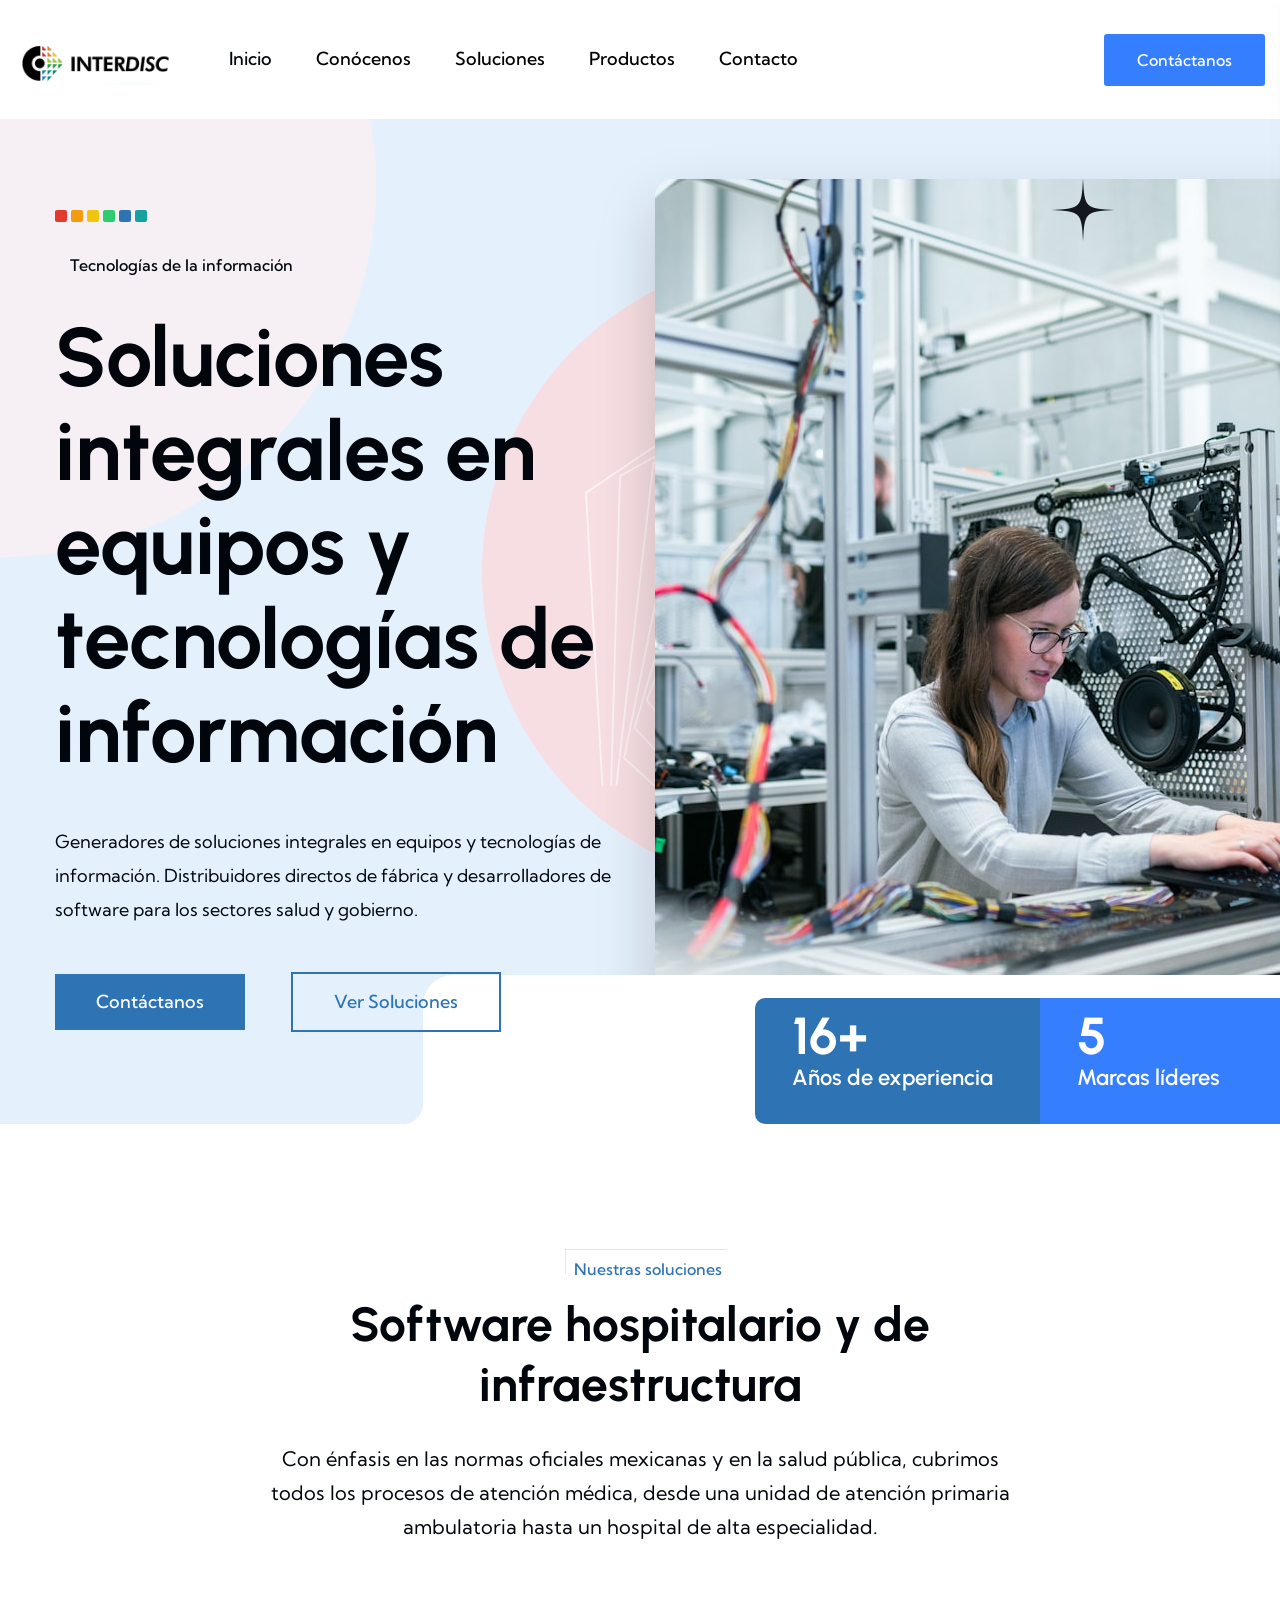
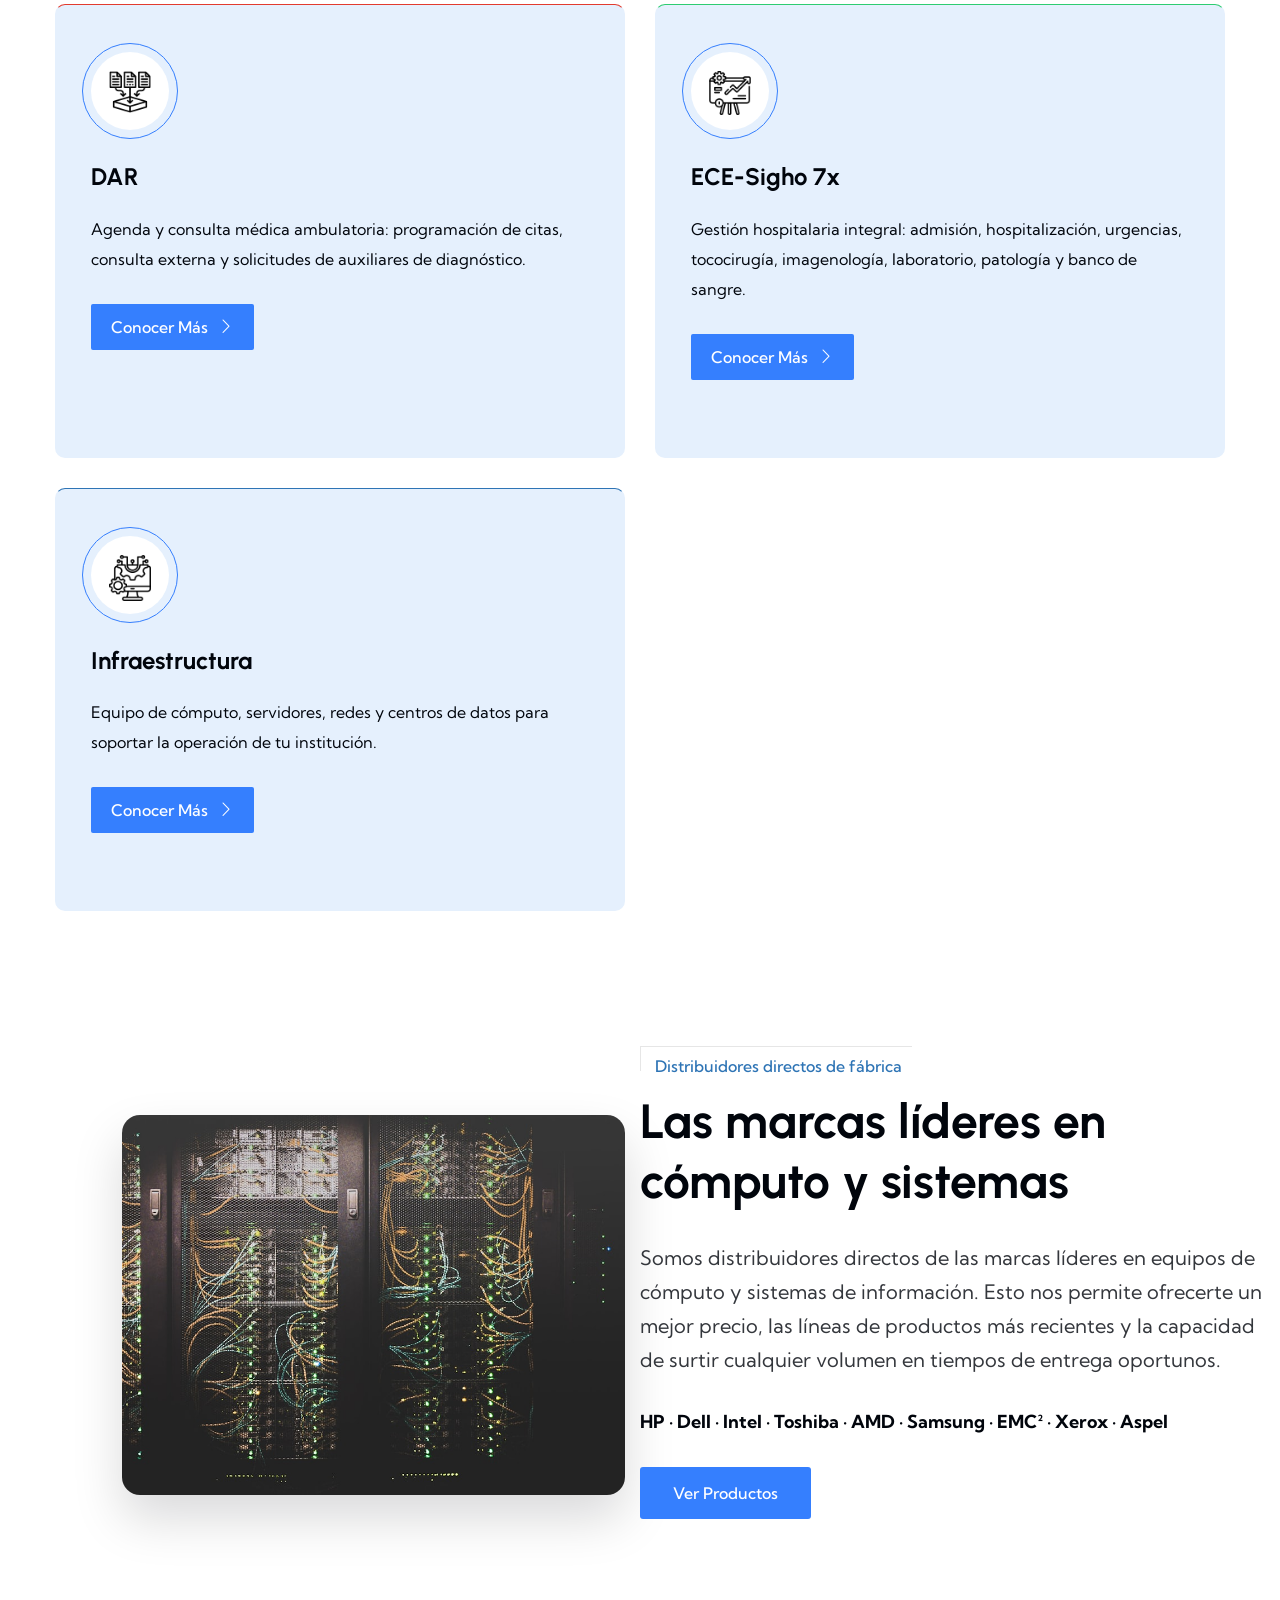
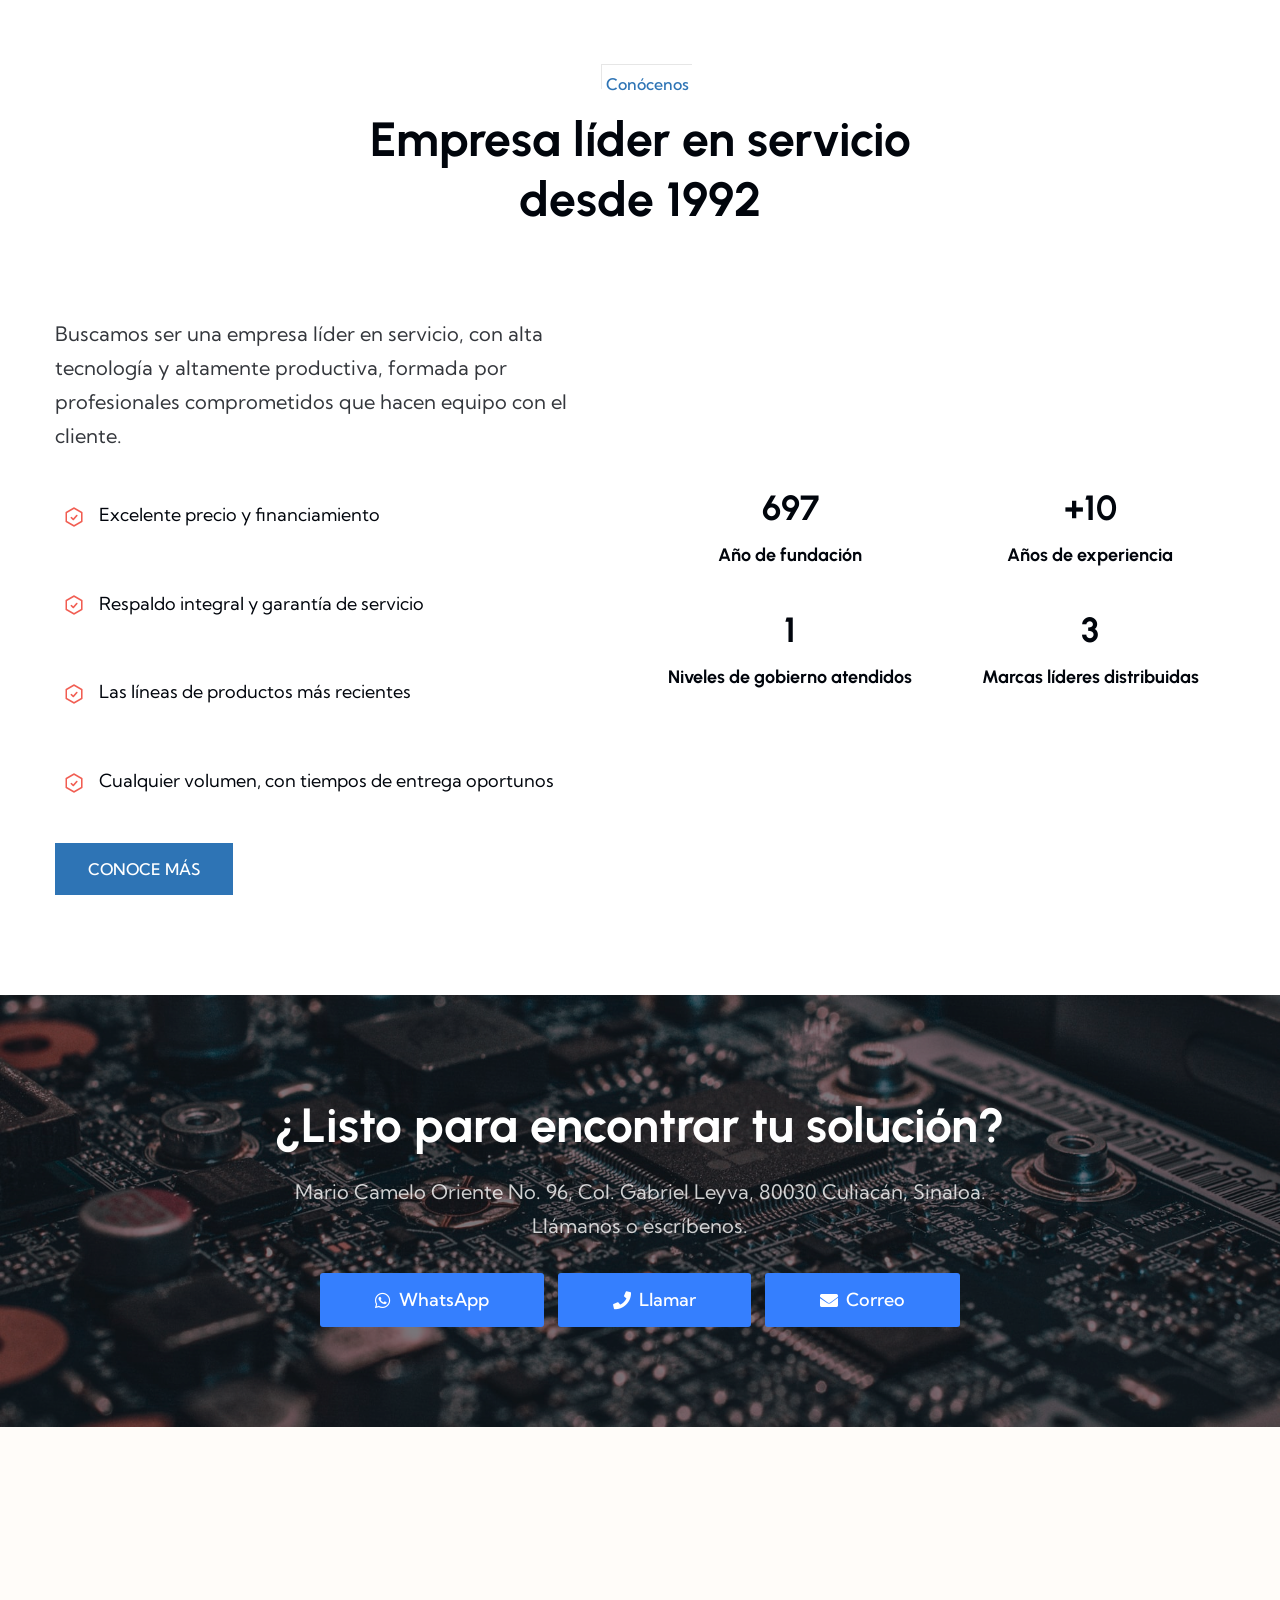
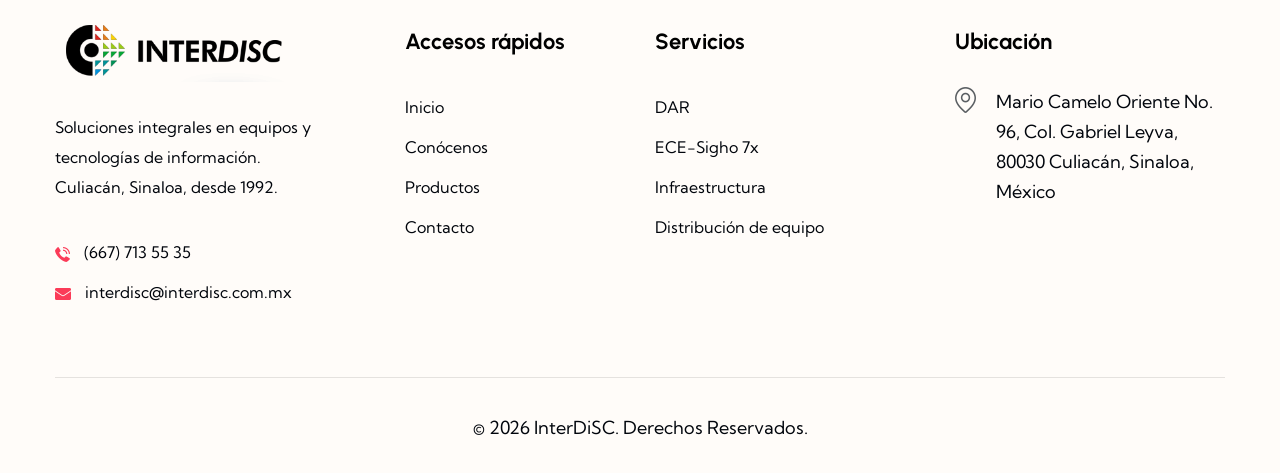
==== commit 3437233f: "feat: sección Soluciones (DAR), arreglo de beneficios, datos de contacto y docs Co-Authored-By: Clau" ====
--- a/index.html
+++ b/index.html
@@ -137,19 +137,17 @@
 							<div class="main-menu d-none d-xl-block">
 								<nav id="mobile-menu">
 									<ul class="menu-list ps-0">
-										<li class="active">
-											<a href="index.html">Inicio</a>
-										</li>
-										<li>
-											<a href="conocenos.html">Conócenos</a>
-										</li>
-										<li>
-											<a href="productos.html">Productos</a>
-										</li>
-										<li>
-											<a href="contacto.html">Contacto</a>
-										</li>
-									</ul>
+											<li class="active"><a href="index.html">Inicio</a></li>
+											<li><a href="conocenos.html">Conócenos</a></li>
+											<li>
+												<a href="javascript:void(0);">Soluciones</a>
+												<ul class="sub-menu">
+													<li><a href="dar.html">DAR</a></li>
+												</ul>
+											</li>
+											<li><a href="productos.html">Productos</a></li>
+											<li><a href="contacto.html">Contacto</a></li>
+										</ul>
 								</nav>
 							</div>
 						</div>
--- a/assets/css/interdisc.css
+++ b/assets/css/interdisc.css
@@ -65,3 +65,20 @@
 .feature__section .feature__01{width:100%;filter:brightness(.5)}
 /* Banner de páginas internas: oscurece la foto para que el título blanco se lea */
 .about__banner .about__banner__01{width:100%;filter:brightness(.6)}
+
+/* Quita el círculo gris detrás de los íconos de los beneficios (artefacto del template) */
+.choose__type .icon{background:transparent !important;width:auto !important;height:auto !important;
+  line-height:normal !important;border-radius:0 !important;margin-right:6px}
+
+/* Cuadrícula de sistemas integrados (página DAR) */
+.id-system{background:#fff;border:1px solid #e8eaee;border-radius:12px;padding:24px 14px;text-align:center;
+  height:100%;transition:.25s;margin-bottom:24px}
+.id-system:hover{box-shadow:0 16px 34px rgba(1,5,12,.10);transform:translateY(-3px);border-color:transparent}
+.id-system i{font-size:30px;line-height:1;display:block;margin-bottom:12px;color:var(--id-primary)}
+.id-system h6{margin:0;font-size:15px;line-height:1.3;font-weight:600}
+.id-systems-grid>div:nth-child(6n+1) .id-system i{color:var(--id-red)}
+.id-systems-grid>div:nth-child(6n+2) .id-system i{color:var(--id-orange)}
+.id-systems-grid>div:nth-child(6n+3) .id-system i{color:var(--id-yellow)}
+.id-systems-grid>div:nth-child(6n+4) .id-system i{color:var(--id-green)}
+.id-systems-grid>div:nth-child(6n+5) .id-system i{color:var(--id-blue)}
+.id-systems-grid>div:nth-child(6n+6) .id-system i{color:var(--id-teal)}
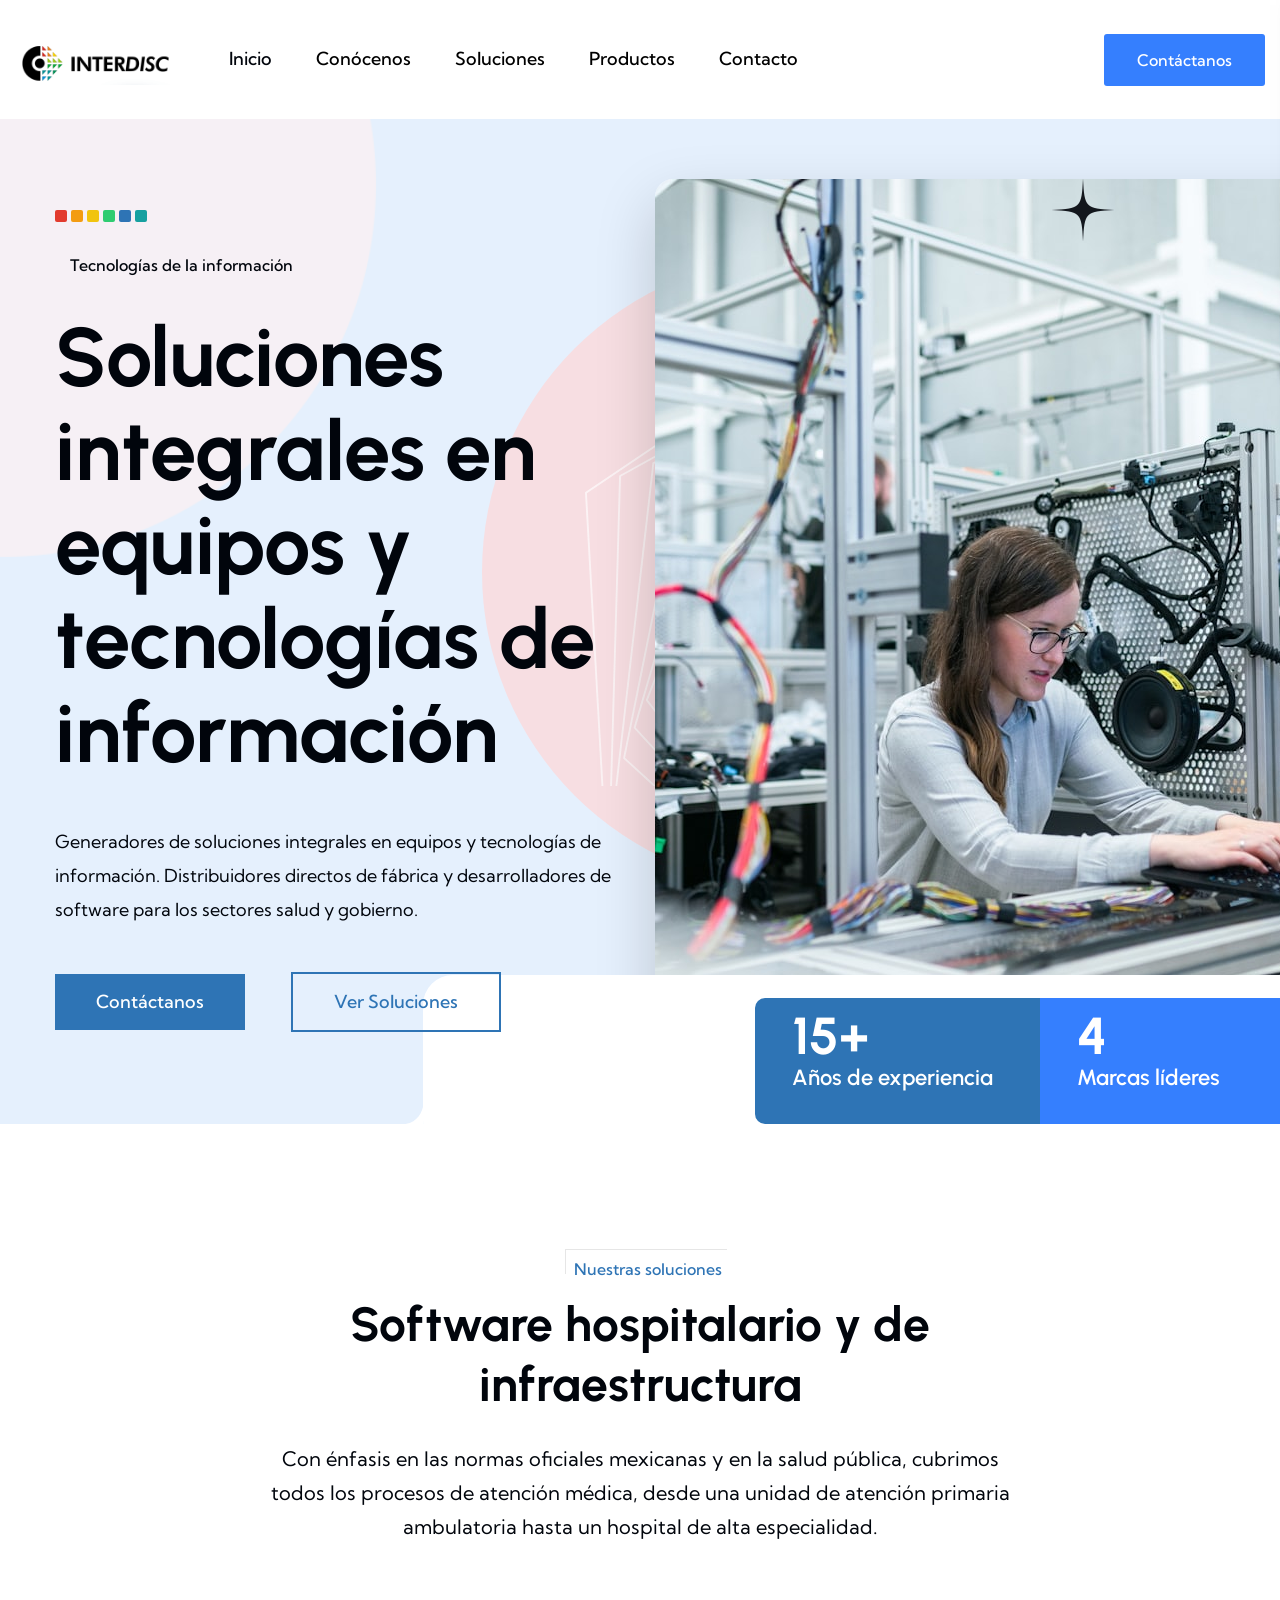
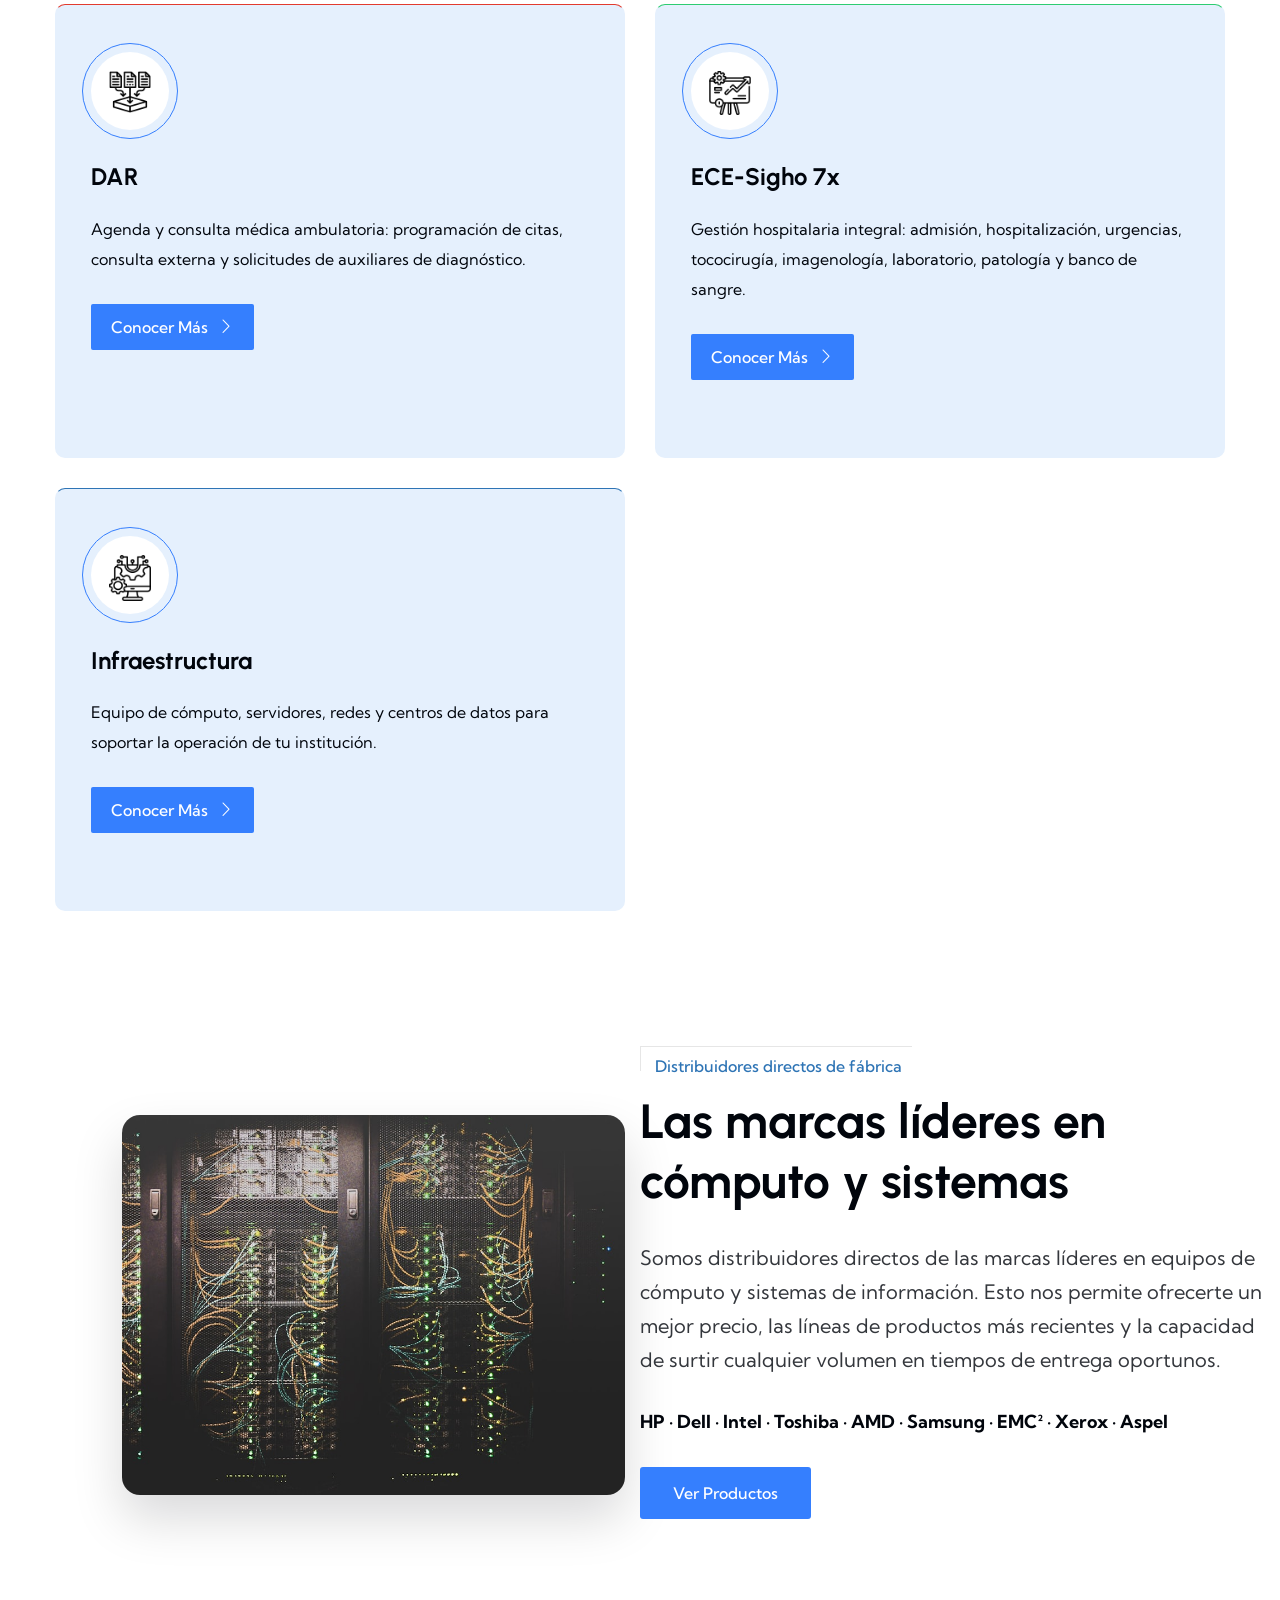
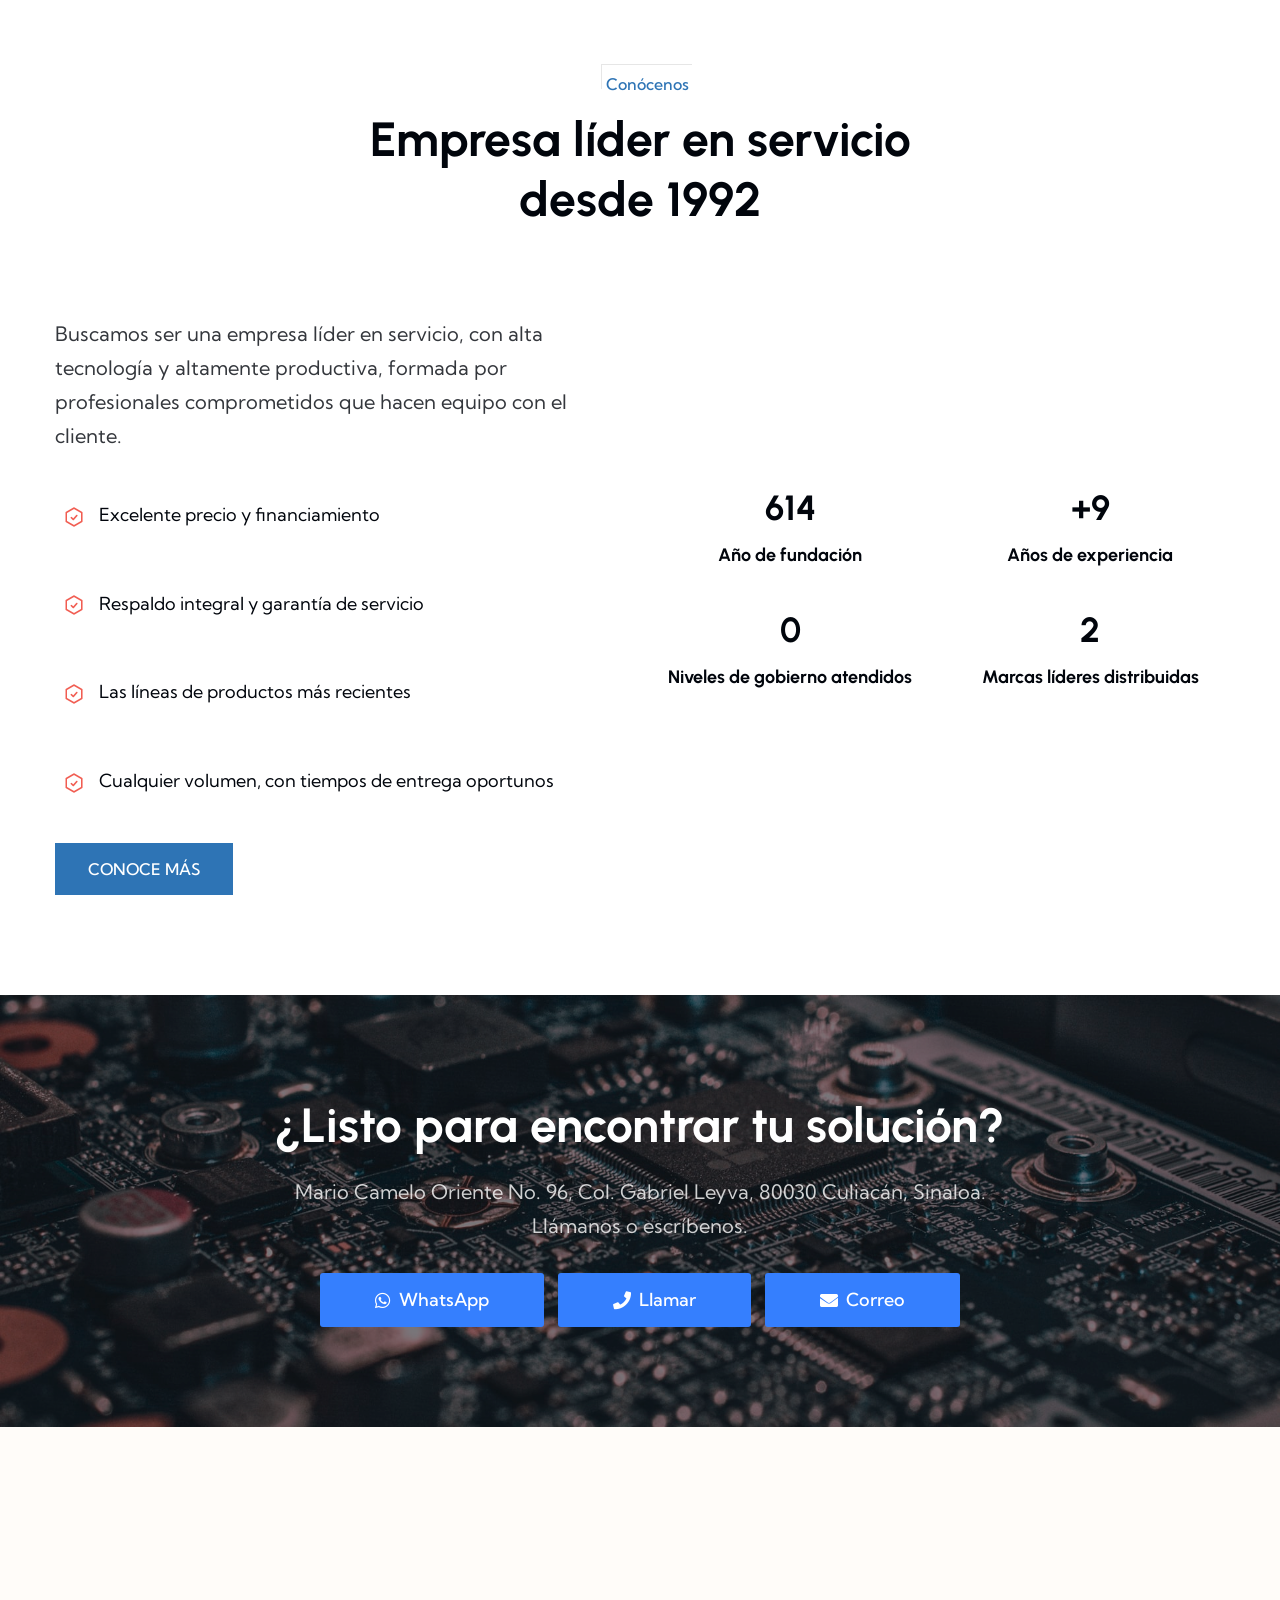
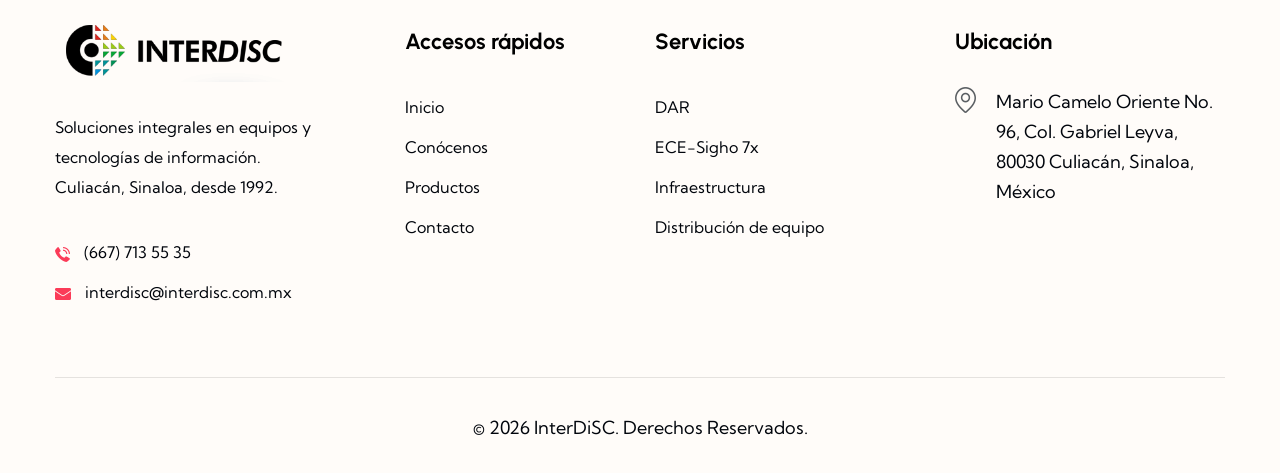
==== commit 64c9322e: "feat(dar): enlace al sitio oficial y certificación NOM-024; favicon InterDiSC Co-Authored-By: Claude" ====
--- a/index.html
+++ b/index.html
@@ -22,7 +22,14 @@
 	<meta name="msapplication-navbutton-color" content="#00040B">
 	<meta name="apple-mobile-web-app-status-bar-style" content="#00040B">
 
-	<link rel="shortcut icon" type="image/x-icon" href="assets/img/favicon.ico">
+	<link rel="icon" type="image/x-icon" href="assets/favicon/favicon.ico">
+	<link rel="icon" type="image/png" sizes="32x32" href="assets/favicon/favicon-32x32.png">
+	<link rel="icon" type="image/png" sizes="16x16" href="assets/favicon/favicon-16x16.png">
+	<link rel="icon" type="image/png" sizes="96x96" href="assets/favicon/favicon-96x96.png">
+	<link rel="apple-touch-icon" sizes="180x180" href="assets/favicon/apple-icon-180x180.png">
+	<link rel="manifest" href="assets/favicon/manifest.json">
+	<meta name="msapplication-config" content="assets/favicon/browserconfig.xml">
+	<meta name="msapplication-TileImage" content="assets/favicon/ms-icon-144x144.png">
 
 	<!-- CSS here -->
 	<link rel="stylesheet" href="assets/css/bootstrap.min.css">
--- a/assets/css/interdisc.css
+++ b/assets/css/interdisc.css
@@ -82,3 +82,12 @@
 .id-systems-grid>div:nth-child(6n+4) .id-system i{color:var(--id-green)}
 .id-systems-grid>div:nth-child(6n+5) .id-system i{color:var(--id-blue)}
 .id-systems-grid>div:nth-child(6n+6) .id-system i{color:var(--id-teal)}
+
+/* Certificación NOM-024 (página DAR) */
+.id-cert-badges{display:flex;flex-wrap:wrap;gap:14px;margin-bottom:24px}
+.id-cert-badge{display:flex;flex-direction:column;border:2px solid var(--id-primary);border-radius:10px;
+  padding:12px 18px;font-weight:800;color:var(--id-primary);line-height:1.2}
+.id-cert-badge small{font-weight:500;color:#5b6470;font-size:12px;margin-top:4px}
+.id-cert-item{display:flex;align-items:center;gap:10px;padding:11px 0;border-bottom:1px solid #eef0f3}
+.id-cert-item i{color:var(--id-green);font-size:20px;flex-shrink:0}
+.id-cert-item b{color:var(--id-primary);font-weight:700}
